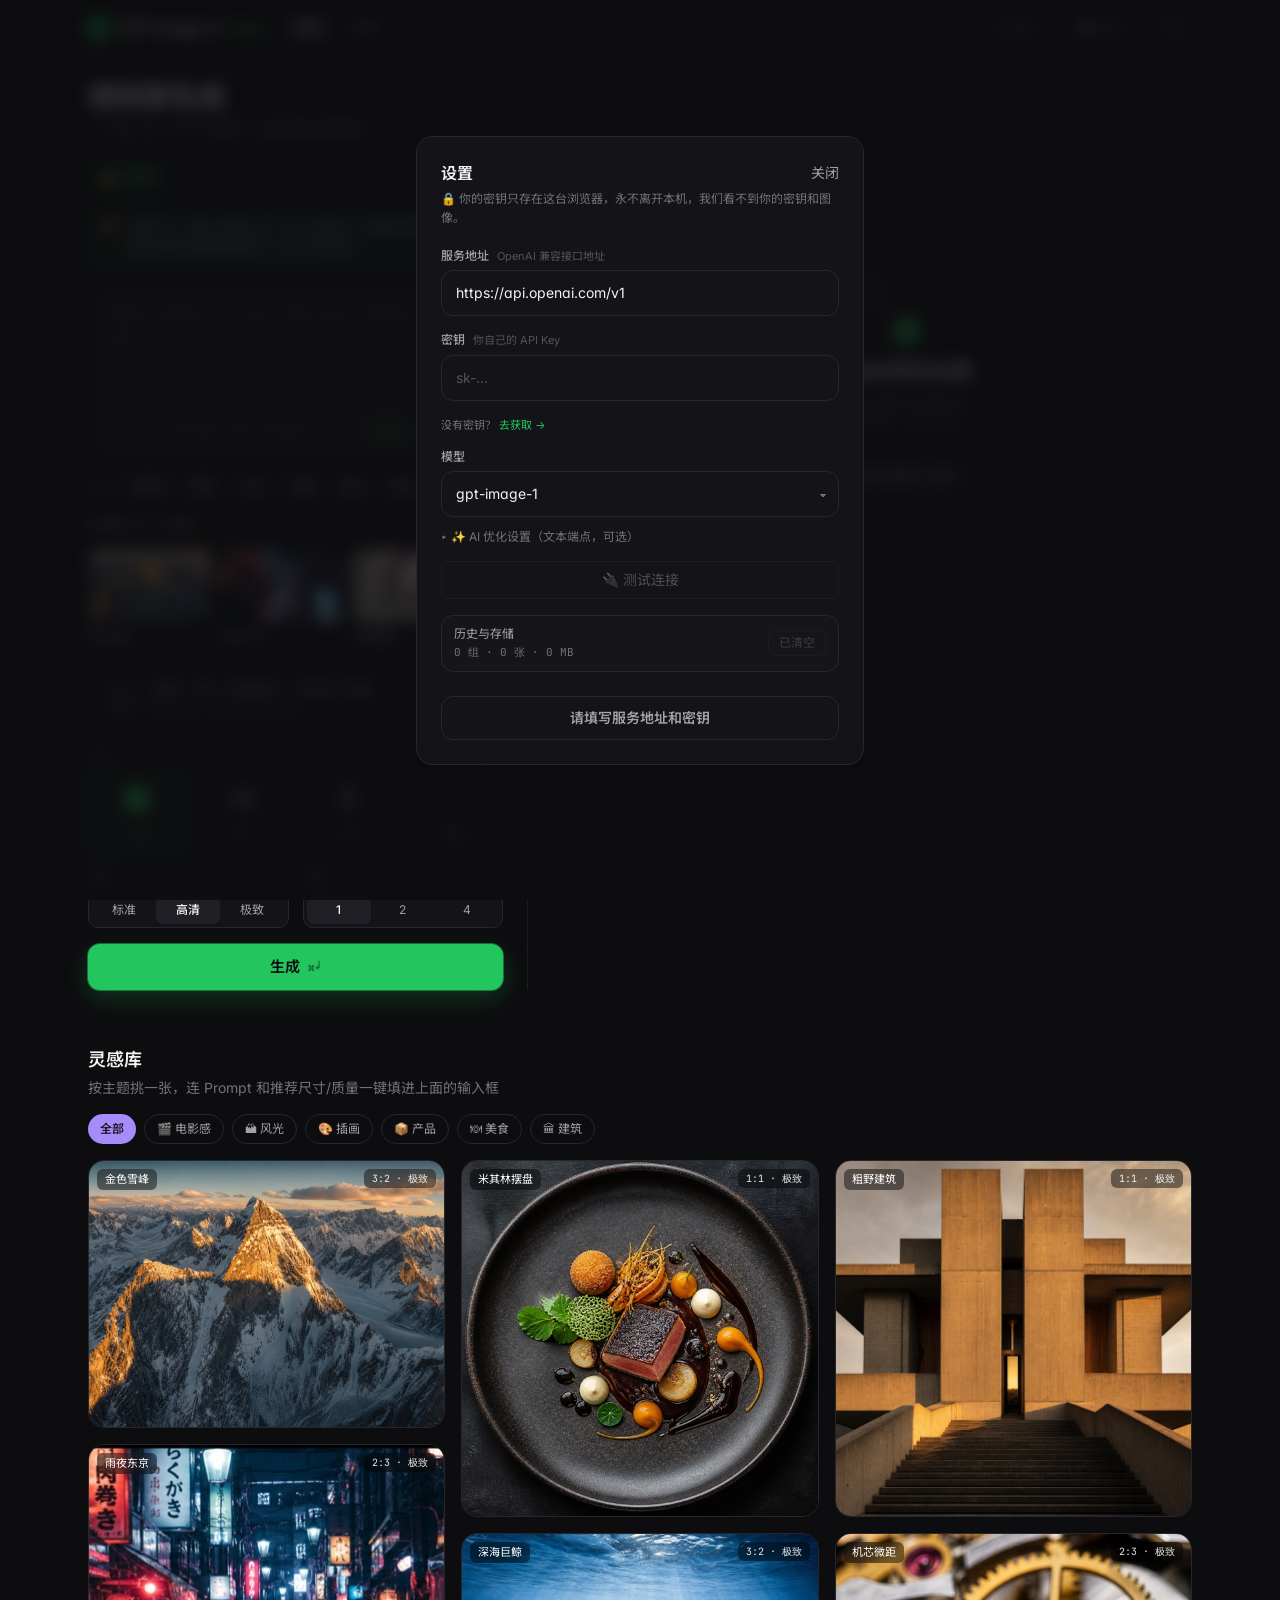
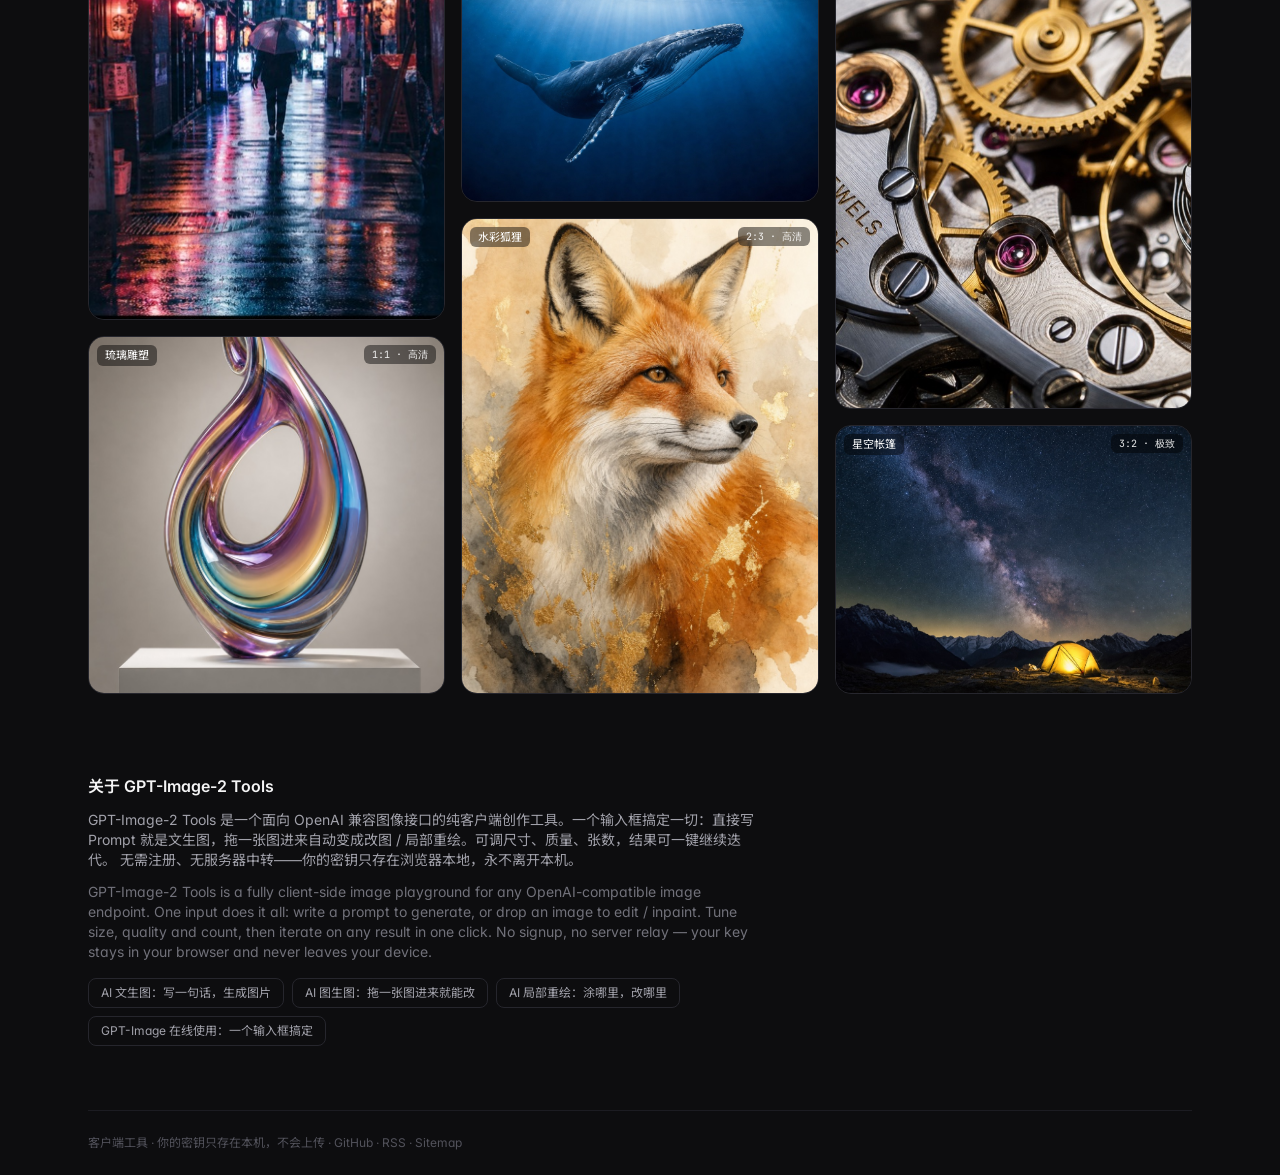
==== index.html @ 31710374 "sync build 2026-06-27T02:26:02Z" ====
<!DOCTYPE html><html lang="zh-CN"> <head><meta charset="utf-8"><meta name="viewport" content="width=device-width, initial-scale=1, viewport-fit=cover"><title>GPT-Image-2 Tools · 一个输入框，想到即生成</title><meta name="description" content="GPT-Image-2 Tools 是一个 AI 图像创作工具：写句话就出图，拖张图进来就能改。支持局部重绘与迭代，配置只存浏览器，你的密钥永不离开本机。"><link rel="canonical" href="https://image.markxian.cn/"><meta property="og:type" content="website"><meta property="og:title" content="GPT-Image-2 Tools · 一个输入框，想到即生成"><meta property="og:description" content="GPT-Image-2 Tools 是一个 AI 图像创作工具：写句话就出图，拖张图进来就能改。支持局部重绘与迭代，配置只存浏览器，你的密钥永不离开本机。"><meta property="og:url" content="https://image.markxian.cn/"><meta property="og:image" content="https://image.markxian.cn/showcase/peaks.jpg"><meta property="og:image:width" content="1536"><meta property="og:image:height" content="1024"><meta name="twitter:card" content="summary_large_image"><meta name="twitter:image" content="https://image.markxian.cn/showcase/peaks.jpg"><link rel="preconnect" href="https://fonts.googleapis.com"><link rel="preconnect" href="https://fonts.gstatic.com" crossorigin><link href="https://fonts.googleapis.com/css2?family=Inter:wght@400;500;600;700&family=Noto+Sans+SC:wght@400;500;600;700&family=JetBrains+Mono:wght@400;500&display=swap" rel="stylesheet"><link rel="stylesheet" href="/_astro/_slug_.BNIC9dY5.css"><script type="module" src="/_astro/hoisted.C613Hyoe.js"></script></head> <body> <header class="sticky top-0 z-30 border-b border-linesoft bg-ink/80 backdrop-blur"> <div class="mx-auto flex h-14 max-w-6xl items-center gap-5 px-4 sm:px-6"> <a href="/" class="flex items-center gap-2.5"> <span class="flex h-[22px] w-[22px] items-center justify-center rounded-md" style="background:linear-gradient(135deg,#22c55e,#0e7a3b);box-shadow:0 0 0 1px rgba(34,197,94,.3),0 4px 12px rgba(34,197,94,.25)"> <svg width="11" height="11" viewBox="0 0 12 12" fill="none"><path d="M6 1.5 L8 6 L6 10.5 L4 6 Z" fill="#0d0d0f"></path></svg> </span> <span class="font-semibold tracking-tight">GPT-Image-2 <span class="text-grass">Tools</span></span> </a> <nav class="flex gap-1 text-sm"> <a href="/" data-i18n="nav.create" class="rounded-lg px-3 py-1.5 transition bg-panel2 font-medium text-fg"> 创作 </a><a href="/gallery" data-i18n="nav.history" class="rounded-lg px-3 py-1.5 transition text-fg2 hover:bg-panel2"> 历史 </a> </nav> <div class="flex-1"></div> <div class="hidden items-center gap-1.5 rounded-lg border border-line px-2.5 py-1.5 text-xs text-mut sm:flex" id="conn-pill"> <span class="h-1.5 w-1.5 rounded-full bg-mut2"></span> <span>未连接</span> </div> <a href="https://github.com/xianjianlf2/gpt-image-2-tools" target="_blank" rel="noopener" title="Star on GitHub" aria-label="GitHub" class="flex items-center gap-1.5 rounded-lg border border-line px-2.5 py-1.5 text-xs text-fg2 transition hover:border-[#3a3a44] hover:text-fg"> <svg width="15" height="15" viewBox="0 0 16 16" fill="currentColor" aria-hidden="true"><path d="M8 0C3.58 0 0 3.58 0 8c0 3.54 2.29 6.53 5.47 7.59.4.07.55-.17.55-.38 0-.19-.01-.82-.01-1.49-2.01.37-2.53-.49-2.69-.94-.09-.23-.48-.94-.82-1.13-.28-.15-.68-.52-.01-.53.63-.01 1.08.58 1.23.82.72 1.21 1.87.87 2.33.66.07-.52.28-.87.51-1.07-1.78-.2-3.64-.89-3.64-3.95 0-.87.31-1.59.82-2.15-.08-.2-.36-1.02.08-2.12 0 0 .67-.21 2.2.82a7.6 7.6 0 0 1 2-.27c.68 0 1.36.09 2 .27 1.53-1.04 2.2-.82 2.2-.82.44 1.1.16 1.92.08 2.12.51.56.82 1.27.82 2.15 0 3.07-1.87 3.75-3.65 3.95.29.25.54.73.54 1.48 0 1.07-.01 1.93-.01 2.2 0 .21.15.46.55.38A8.01 8.01 0 0 0 16 8c0-4.42-3.58-8-8-8z"></path></svg> <span class="hidden sm:inline">Star</span> </a> <style>astro-island,astro-slot,astro-static-slot{display:contents}</style><script>(()=>{var e=async t=>{await(await t())()};(self.Astro||(self.Astro={})).load=e;window.dispatchEvent(new Event("astro:load"));})();;(()=>{var A=Object.defineProperty;var g=(i,o,a)=>o in i?A(i,o,{enumerable:!0,configurable:!0,writable:!0,value:a}):i[o]=a;var d=(i,o,a)=>g(i,typeof o!="symbol"?o+"":o,a);{let i={0:t=>m(t),1:t=>a(t),2:t=>new RegExp(t),3:t=>new Date(t),4:t=>new Map(a(t)),5:t=>new Set(a(t)),6:t=>BigInt(t),7:t=>new URL(t),8:t=>new Uint8Array(t),9:t=>new Uint16Array(t),10:t=>new Uint32Array(t),11:t=>1/0*t},o=t=>{let[l,e]=t;return l in i?i[l](e):void 0},a=t=>t.map(o),m=t=>typeof t!="object"||t===null?t:Object.fromEntries(Object.entries(t).map(([l,e])=>[l,o(e)]));class y extends HTMLElement{constructor(){super(...arguments);d(this,"Component");d(this,"hydrator");d(this,"hydrate",async()=>{var b;if(!this.hydrator||!this.isConnected)return;let e=(b=this.parentElement)==null?void 0:b.closest("astro-island[ssr]");if(e){e.addEventListener("astro:hydrate",this.hydrate,{once:!0});return}let c=this.querySelectorAll("astro-slot"),n={},h=this.querySelectorAll("template[data-astro-template]");for(let r of h){let s=r.closest(this.tagName);s!=null&&s.isSameNode(this)&&(n[r.getAttribute("data-astro-template")||"default"]=r.innerHTML,r.remove())}for(let r of c){let s=r.closest(this.tagName);s!=null&&s.isSameNode(this)&&(n[r.getAttribute("name")||"default"]=r.innerHTML)}let p;try{p=this.hasAttribute("props")?m(JSON.parse(this.getAttribute("props"))):{}}catch(r){let s=this.getAttribute("component-url")||"<unknown>",v=this.getAttribute("component-export");throw v&&(s+=` (export ${v})`),console.error(`[hydrate] Error parsing props for component ${s}`,this.getAttribute("props"),r),r}let u;await this.hydrator(this)(this.Component,p,n,{client:this.getAttribute("client")}),this.removeAttribute("ssr"),this.dispatchEvent(new CustomEvent("astro:hydrate"))});d(this,"unmount",()=>{this.isConnected||this.dispatchEvent(new CustomEvent("astro:unmount"))})}disconnectedCallback(){document.removeEventListener("astro:after-swap",this.unmount),document.addEventListener("astro:after-swap",this.unmount,{once:!0})}connectedCallback(){if(!this.hasAttribute("await-children")||document.readyState==="interactive"||document.readyState==="complete")this.childrenConnectedCallback();else{let e=()=>{document.removeEventListener("DOMContentLoaded",e),c.disconnect(),this.childrenConnectedCallback()},c=new MutationObserver(()=>{var n;((n=this.lastChild)==null?void 0:n.nodeType)===Node.COMMENT_NODE&&this.lastChild.nodeValue==="astro:end"&&(this.lastChild.remove(),e())});c.observe(this,{childList:!0}),document.addEventListener("DOMContentLoaded",e)}}async childrenConnectedCallback(){let e=this.getAttribute("before-hydration-url");e&&await import(e),this.start()}async start(){let e=JSON.parse(this.getAttribute("opts")),c=this.getAttribute("client");if(Astro[c]===void 0){window.addEventListener(`astro:${c}`,()=>this.start(),{once:!0});return}try{await Astro[c](async()=>{let n=this.getAttribute("renderer-url"),[h,{default:p}]=await Promise.all([import(this.getAttribute("component-url")),n?import(n):()=>()=>{}]),u=this.getAttribute("component-export")||"default";if(!u.includes("."))this.Component=h[u];else{this.Component=h;for(let f of u.split("."))this.Component=this.Component[f]}return this.hydrator=p,this.hydrate},e,this)}catch(n){console.error(`[astro-island] Error hydrating ${this.getAttribute("component-url")}`,n)}}attributeChangedCallback(){this.hydrate()}}d(y,"observedAttributes",["props"]),customElements.get("astro-island")||customElements.define("astro-island",y)}})();</script><astro-island uid="ZN1GRr" prefix="r2" component-url="/_astro/LangToggle.Bk6oAQ-p.js" component-export="default" renderer-url="/_astro/client.DrE9CFQR.js" props="{}" ssr="" client="load" opts="{&quot;name&quot;:&quot;LangToggle&quot;,&quot;value&quot;:true}" await-children=""><button class="rounded-lg border border-line px-2.5 py-1.5 text-xs text-fg2 transition hover:border-[#3a3a44] hover:text-fg" title="中 / EN">EN</button><!--astro:end--></astro-island> </div> </header> <main class="mx-auto max-w-6xl px-4 py-6 sm:px-6">  <section class="mb-6"> <h1 class="text-2xl font-bold tracking-tight sm:text-[28px]" data-i18n="hero.title">想到即生成</h1> <p class="mt-1.5 text-sm text-mut" data-i18n="hero.sub">一个输入框：写文字成图，拖张图进来就能改</p> </section> <script>(()=>{var e=async t=>{await(await t())()};(self.Astro||(self.Astro={})).only=e;window.dispatchEvent(new Event("astro:only"));})();</script><astro-island uid="Z2fDtBW" component-url="/_astro/Playground.CWYPQUSz.js" component-export="default" renderer-url="/_astro/client.DrE9CFQR.js" props="{}" ssr="" client="only" opts="{&quot;name&quot;:&quot;Playground&quot;,&quot;value&quot;:&quot;react&quot;}"></astro-island> <script>(()=>{var l=(o,t)=>{let i=async()=>{await(await o())()},e=typeof t.value=="object"?t.value:void 0,s={timeout:e==null?void 0:e.timeout};"requestIdleCallback"in window?window.requestIdleCallback(i,s):setTimeout(i,s.timeout||200)};(self.Astro||(self.Astro={})).idle=l;window.dispatchEvent(new Event("astro:idle"));})();</script><astro-island uid="Z2ao1sF" prefix="r0" component-url="/_astro/UsageStat.Bmx20gE-.js" component-export="default" renderer-url="/_astro/client.DrE9CFQR.js" props="{}" ssr="" client="idle" opts="{&quot;name&quot;:&quot;UsageStat&quot;,&quot;value&quot;:true}"></astro-island> <script>(()=>{var l=(s,i,o)=>{let r=async()=>{await(await s())()},t=typeof i.value=="object"?i.value:void 0,c={rootMargin:t==null?void 0:t.rootMargin},n=new IntersectionObserver(e=>{for(let a of e)if(a.isIntersecting){n.disconnect(),r();break}},c);for(let e of o.children)n.observe(e)};(self.Astro||(self.Astro={})).visible=l;window.dispatchEvent(new Event("astro:visible"));})();</script><astro-island uid="1jo6eS" prefix="r1" component-url="/_astro/Showcase.D-g-uINh.js" component-export="default" renderer-url="/_astro/client.DrE9CFQR.js" props="{}" ssr="" client="visible" opts="{&quot;name&quot;:&quot;Showcase&quot;,&quot;value&quot;:true}" await-children=""><section class="mt-14"><div class="mb-4"><h2 class="text-lg font-semibold text-fg">灵感库</h2><p class="mt-1 text-sm text-mut">按主题挑一张，连 Prompt 和推荐尺寸/质量一键填进上面的输入框</p></div><div class="mb-4 flex flex-wrap gap-2"><button class="rounded-full px-3 py-1.5 text-xs transition bg-iris font-medium text-ink">全部</button><button class="rounded-full px-3 py-1.5 text-xs transition border border-line text-fg2 hover:border-iris/50">🎬 电影感</button><button class="rounded-full px-3 py-1.5 text-xs transition border border-line text-fg2 hover:border-iris/50">🏔 风光</button><button class="rounded-full px-3 py-1.5 text-xs transition border border-line text-fg2 hover:border-iris/50">🎨 插画</button><button class="rounded-full px-3 py-1.5 text-xs transition border border-line text-fg2 hover:border-iris/50">📦 产品</button><button class="rounded-full px-3 py-1.5 text-xs transition border border-line text-fg2 hover:border-iris/50">🍽 美食</button><button class="rounded-full px-3 py-1.5 text-xs transition border border-line text-fg2 hover:border-iris/50">🏛 建筑</button></div><div class="[column-fill:_balance] gap-4 sm:columns-2 lg:columns-3"><div class="group relative mb-4 block w-full cursor-pointer overflow-hidden rounded-2xl border border-line text-left transition hover:border-iris/50"><img src="/showcase/peaks.jpg" alt="金色雪峰" class="w-full aspect-[4/3] object-cover" loading="lazy"/><div class="absolute inset-0 flex flex-col justify-end bg-gradient-to-t from-black/85 via-black/20 to-transparent p-3 opacity-0 transition group-hover:opacity-100"><div class="line-clamp-3 text-[12px] leading-snug text-neutral-200">航拍金色时刻的雪山群峰，戏剧性光影，fine-art 风光摄影，超细节</div><div class="mt-2 flex items-center gap-2"><span class="inline-flex items-center gap-1 rounded-lg bg-iris px-2.5 py-1 text-[11px] font-medium text-ink">↑ <!-- -->用这个 Prompt 创作</span><button class="inline-flex items-center gap-1 rounded-lg border border-white/25 bg-black/40 px-2.5 py-1 text-[11px] text-white backdrop-blur transition hover:bg-black/60">⧉ 复制 Prompt</button></div></div><span class="absolute left-2 top-2 rounded-md bg-black/45 px-2 py-0.5 text-[11px] text-white backdrop-blur transition group-hover:opacity-0">金色雪峰</span><span class="absolute right-2 top-2 rounded-md bg-black/45 px-2 py-0.5 font-mono text-[10px] text-white/90 backdrop-blur transition group-hover:opacity-0">3:2<!-- --> · <!-- -->极致</span></div><div class="group relative mb-4 block w-full cursor-pointer overflow-hidden rounded-2xl border border-line text-left transition hover:border-iris/50"><img src="/showcase/tokyo.jpg" alt="雨夜东京" class="w-full aspect-[3/4] object-cover" loading="lazy"/><div class="absolute inset-0 flex flex-col justify-end bg-gradient-to-t from-black/85 via-black/20 to-transparent p-3 opacity-0 transition group-hover:opacity-100"><div class="line-clamp-3 text-[12px] leading-snug text-neutral-200">雨夜东京小巷，霓虹倒影，电影感，宽银幕，氛围阴郁，超细节</div><div class="mt-2 flex items-center gap-2"><span class="inline-flex items-center gap-1 rounded-lg bg-iris px-2.5 py-1 text-[11px] font-medium text-ink">↑ <!-- -->用这个 Prompt 创作</span><button class="inline-flex items-center gap-1 rounded-lg border border-white/25 bg-black/40 px-2.5 py-1 text-[11px] text-white backdrop-blur transition hover:bg-black/60">⧉ 复制 Prompt</button></div></div><span class="absolute left-2 top-2 rounded-md bg-black/45 px-2 py-0.5 text-[11px] text-white backdrop-blur transition group-hover:opacity-0">雨夜东京</span><span class="absolute right-2 top-2 rounded-md bg-black/45 px-2 py-0.5 font-mono text-[10px] text-white/90 backdrop-blur transition group-hover:opacity-0">2:3<!-- --> · <!-- -->极致</span></div><div class="group relative mb-4 block w-full cursor-pointer overflow-hidden rounded-2xl border border-line text-left transition hover:border-iris/50"><img src="/showcase/glass.jpg" alt="琉璃雕塑" class="w-full aspect-square object-cover" loading="lazy"/><div class="absolute inset-0 flex flex-col justify-end bg-gradient-to-t from-black/85 via-black/20 to-transparent p-3 opacity-0 transition group-hover:opacity-100"><div class="line-clamp-3 text-[12px] leading-snug text-neutral-200">基座上的虹彩吹制玻璃雕塑，柔和影棚光，3D 渲染，质感高级</div><div class="mt-2 flex items-center gap-2"><span class="inline-flex items-center gap-1 rounded-lg bg-iris px-2.5 py-1 text-[11px] font-medium text-ink">↑ <!-- -->用这个 Prompt 创作</span><button class="inline-flex items-center gap-1 rounded-lg border border-white/25 bg-black/40 px-2.5 py-1 text-[11px] text-white backdrop-blur transition hover:bg-black/60">⧉ 复制 Prompt</button></div></div><span class="absolute left-2 top-2 rounded-md bg-black/45 px-2 py-0.5 text-[11px] text-white backdrop-blur transition group-hover:opacity-0">琉璃雕塑</span><span class="absolute right-2 top-2 rounded-md bg-black/45 px-2 py-0.5 font-mono text-[10px] text-white/90 backdrop-blur transition group-hover:opacity-0">1:1<!-- --> · <!-- -->高清</span></div><div class="group relative mb-4 block w-full cursor-pointer overflow-hidden rounded-2xl border border-line text-left transition hover:border-iris/50"><img src="/showcase/plating.jpg" alt="米其林摆盘" class="w-full aspect-square object-cover" loading="lazy"/><div class="absolute inset-0 flex flex-col justify-end bg-gradient-to-t from-black/85 via-black/20 to-transparent p-3 opacity-0 transition group-hover:opacity-100"><div class="line-clamp-3 text-[12px] leading-snug text-neutral-200">深色陶瓷上的米其林精致摆盘，俯视，杂志级美食摄影，戏剧光影</div><div class="mt-2 flex items-center gap-2"><span class="inline-flex items-center gap-1 rounded-lg bg-iris px-2.5 py-1 text-[11px] font-medium text-ink">↑ <!-- -->用这个 Prompt 创作</span><button class="inline-flex items-center gap-1 rounded-lg border border-white/25 bg-black/40 px-2.5 py-1 text-[11px] text-white backdrop-blur transition hover:bg-black/60">⧉ 复制 Prompt</button></div></div><span class="absolute left-2 top-2 rounded-md bg-black/45 px-2 py-0.5 text-[11px] text-white backdrop-blur transition group-hover:opacity-0">米其林摆盘</span><span class="absolute right-2 top-2 rounded-md bg-black/45 px-2 py-0.5 font-mono text-[10px] text-white/90 backdrop-blur transition group-hover:opacity-0">1:1<!-- --> · <!-- -->极致</span></div><div class="group relative mb-4 block w-full cursor-pointer overflow-hidden rounded-2xl border border-line text-left transition hover:border-iris/50"><img src="/showcase/whale.jpg" alt="深海巨鲸" class="w-full aspect-[4/3] object-cover" loading="lazy"/><div class="absolute inset-0 flex flex-col justify-end bg-gradient-to-t from-black/85 via-black/20 to-transparent p-3 opacity-0 transition group-hover:opacity-100"><div class="line-clamp-3 text-[12px] leading-snug text-neutral-200">深蓝海中的座头鲸，光束，fine-art 水下摄影，宁静，超细节</div><div class="mt-2 flex items-center gap-2"><span class="inline-flex items-center gap-1 rounded-lg bg-iris px-2.5 py-1 text-[11px] font-medium text-ink">↑ <!-- -->用这个 Prompt 创作</span><button class="inline-flex items-center gap-1 rounded-lg border border-white/25 bg-black/40 px-2.5 py-1 text-[11px] text-white backdrop-blur transition hover:bg-black/60">⧉ 复制 Prompt</button></div></div><span class="absolute left-2 top-2 rounded-md bg-black/45 px-2 py-0.5 text-[11px] text-white backdrop-blur transition group-hover:opacity-0">深海巨鲸</span><span class="absolute right-2 top-2 rounded-md bg-black/45 px-2 py-0.5 font-mono text-[10px] text-white/90 backdrop-blur transition group-hover:opacity-0">3:2<!-- --> · <!-- -->极致</span></div><div class="group relative mb-4 block w-full cursor-pointer overflow-hidden rounded-2xl border border-line text-left transition hover:border-iris/50"><img src="/showcase/fox.jpg" alt="水彩狐狸" class="w-full aspect-[3/4] object-cover" loading="lazy"/><div class="absolute inset-0 flex flex-col justify-end bg-gradient-to-t from-black/85 via-black/20 to-transparent p-3 opacity-0 transition group-hover:opacity-100"><div class="line-clamp-3 text-[12px] leading-snug text-neutral-200">优雅红狐肖像，柔和水彩，金箔点缀，博物馆级质感</div><div class="mt-2 flex items-center gap-2"><span class="inline-flex items-center gap-1 rounded-lg bg-iris px-2.5 py-1 text-[11px] font-medium text-ink">↑ <!-- -->用这个 Prompt 创作</span><button class="inline-flex items-center gap-1 rounded-lg border border-white/25 bg-black/40 px-2.5 py-1 text-[11px] text-white backdrop-blur transition hover:bg-black/60">⧉ 复制 Prompt</button></div></div><span class="absolute left-2 top-2 rounded-md bg-black/45 px-2 py-0.5 text-[11px] text-white backdrop-blur transition group-hover:opacity-0">水彩狐狸</span><span class="absolute right-2 top-2 rounded-md bg-black/45 px-2 py-0.5 font-mono text-[10px] text-white/90 backdrop-blur transition group-hover:opacity-0">2:3<!-- --> · <!-- -->高清</span></div><div class="group relative mb-4 block w-full cursor-pointer overflow-hidden rounded-2xl border border-line text-left transition hover:border-iris/50"><img src="/showcase/brutalist.jpg" alt="粗野建筑" class="w-full aspect-square object-cover" loading="lazy"/><div class="absolute inset-0 flex flex-col justify-end bg-gradient-to-t from-black/85 via-black/20 to-transparent p-3 opacity-0 transition group-hover:opacity-100"><div class="line-clamp-3 text-[12px] leading-snug text-neutral-200">金色时刻的粗野主义混凝土建筑，强烈光影，对称构图，fine-art</div><div class="mt-2 flex items-center gap-2"><span class="inline-flex items-center gap-1 rounded-lg bg-iris px-2.5 py-1 text-[11px] font-medium text-ink">↑ <!-- -->用这个 Prompt 创作</span><button class="inline-flex items-center gap-1 rounded-lg border border-white/25 bg-black/40 px-2.5 py-1 text-[11px] text-white backdrop-blur transition hover:bg-black/60">⧉ 复制 Prompt</button></div></div><span class="absolute left-2 top-2 rounded-md bg-black/45 px-2 py-0.5 text-[11px] text-white backdrop-blur transition group-hover:opacity-0">粗野建筑</span><span class="absolute right-2 top-2 rounded-md bg-black/45 px-2 py-0.5 font-mono text-[10px] text-white/90 backdrop-blur transition group-hover:opacity-0">1:1<!-- --> · <!-- -->极致</span></div><div class="group relative mb-4 block w-full cursor-pointer overflow-hidden rounded-2xl border border-line text-left transition hover:border-iris/50"><img src="/showcase/watch.jpg" alt="机芯微距" class="w-full aspect-[3/4] object-cover" loading="lazy"/><div class="absolute inset-0 flex flex-col justify-end bg-gradient-to-t from-black/85 via-black/20 to-transparent p-3 opacity-0 transition group-hover:opacity-100"><div class="line-clamp-3 text-[12px] leading-snug text-neutral-200">奢华机械腕表机芯微距，黄铜与宝石，戏剧光影，超细节</div><div class="mt-2 flex items-center gap-2"><span class="inline-flex items-center gap-1 rounded-lg bg-iris px-2.5 py-1 text-[11px] font-medium text-ink">↑ <!-- -->用这个 Prompt 创作</span><button class="inline-flex items-center gap-1 rounded-lg border border-white/25 bg-black/40 px-2.5 py-1 text-[11px] text-white backdrop-blur transition hover:bg-black/60">⧉ 复制 Prompt</button></div></div><span class="absolute left-2 top-2 rounded-md bg-black/45 px-2 py-0.5 text-[11px] text-white backdrop-blur transition group-hover:opacity-0">机芯微距</span><span class="absolute right-2 top-2 rounded-md bg-black/45 px-2 py-0.5 font-mono text-[10px] text-white/90 backdrop-blur transition group-hover:opacity-0">2:3<!-- --> · <!-- -->极致</span></div><div class="group relative mb-4 block w-full cursor-pointer overflow-hidden rounded-2xl border border-line text-left transition hover:border-iris/50"><img src="/showcase/camp.jpg" alt="星空帐篷" class="w-full aspect-[4/3] object-cover" loading="lazy"/><div class="absolute inset-0 flex flex-col justify-end bg-gradient-to-t from-black/85 via-black/20 to-transparent p-3 opacity-0 transition group-hover:opacity-100"><div class="line-clamp-3 text-[12px] leading-snug text-neutral-200">银河下的发光帐篷，群山剪影，长曝光，电影感，宁静</div><div class="mt-2 flex items-center gap-2"><span class="inline-flex items-center gap-1 rounded-lg bg-iris px-2.5 py-1 text-[11px] font-medium text-ink">↑ <!-- -->用这个 Prompt 创作</span><button class="inline-flex items-center gap-1 rounded-lg border border-white/25 bg-black/40 px-2.5 py-1 text-[11px] text-white backdrop-blur transition hover:bg-black/60">⧉ 复制 Prompt</button></div></div><span class="absolute left-2 top-2 rounded-md bg-black/45 px-2 py-0.5 text-[11px] text-white backdrop-blur transition group-hover:opacity-0">星空帐篷</span><span class="absolute right-2 top-2 rounded-md bg-black/45 px-2 py-0.5 font-mono text-[10px] text-white/90 backdrop-blur transition group-hover:opacity-0">3:2<!-- --> · <!-- -->极致</span></div></div></section><!--astro:end--></astro-island>  <section class="mt-16 max-w-2xl space-y-3 text-sm text-fg2"> <h2 class="text-base font-semibold text-fg">关于 GPT-Image-2 Tools</h2> <p>
GPT-Image-2 Tools 是一个面向 OpenAI 兼容图像接口的纯客户端创作工具。一个输入框搞定一切：直接写
      Prompt 就是文生图，拖一张图进来自动变成改图 / 局部重绘。可调尺寸、质量、张数，结果可一键继续迭代。
      无需注册、无服务器中转——你的密钥只存在浏览器本地，永不离开本机。
</p> <p class="text-mut">
GPT-Image-2 Tools is a fully client-side image playground for any OpenAI-compatible image endpoint.
      One input does it all: write a prompt to generate, or drop an image to edit / inpaint. Tune size, quality
      and count, then iterate on any result in one click. No signup, no server relay — your key stays in your
      browser and never leaves your device.
</p> <div class="flex flex-wrap gap-2 pt-1"> <a href="/text-to-image" class="rounded-lg border border-line px-3 py-1.5 text-xs text-fg2 transition hover:border-[#3a3a44] hover:text-fg"> AI 文生图：写一句话，生成图片 </a><a href="/image-to-image" class="rounded-lg border border-line px-3 py-1.5 text-xs text-fg2 transition hover:border-[#3a3a44] hover:text-fg"> AI 图生图：拖一张图进来就能改 </a><a href="/inpaint" class="rounded-lg border border-line px-3 py-1.5 text-xs text-fg2 transition hover:border-[#3a3a44] hover:text-fg"> AI 局部重绘：涂哪里，改哪里 </a><a href="/gpt-image-online" class="rounded-lg border border-line px-3 py-1.5 text-xs text-fg2 transition hover:border-[#3a3a44] hover:text-fg"> GPT-Image 在线使用：一个输入框搞定 </a> </div> </section>  <footer class="mt-16 border-t border-linesoft pt-6 text-xs text-mut2"> <span data-i18n="footer.note">客户端工具 · 你的密钥只存在本机，不会上传</span> ·
<a href="https://github.com/xianjianlf2/gpt-image-2-tools" target="_blank" rel="noopener" class="hover:text-fg2">GitHub</a> ·
<a href="/rss.xml" class="hover:text-fg2">RSS</a> ·
<a href="/sitemap.xml" class="hover:text-fg2">Sitemap</a> </footer> </main>  <!-- Cloudflare Web Analytics（无 Cookie，仅匿名访问统计）·原样注入避免属性转义。
         token=image.markxian.cn 专属 site（仅本子域，与 zone 自动统计分开）。
         旧 token 0076769c 在本账号无任何数据（疑似属于别的 CF 账号），已弃用。 --> <script defer src='https://static.cloudflareinsights.com/beacon.min.js' data-cf-beacon='{"token": "2cf208e5455a4471b5e7d77f564bc8fc"}'></script> </body></html>
---- _astro/_slug_.BNIC9dY5.css ----
*,:before,:after{--tw-border-spacing-x: 0;--tw-border-spacing-y: 0;--tw-translate-x: 0;--tw-translate-y: 0;--tw-rotate: 0;--tw-skew-x: 0;--tw-skew-y: 0;--tw-scale-x: 1;--tw-scale-y: 1;--tw-pan-x: ;--tw-pan-y: ;--tw-pinch-zoom: ;--tw-scroll-snap-strictness: proximity;--tw-gradient-from-position: ;--tw-gradient-via-position: ;--tw-gradient-to-position: ;--tw-ordinal: ;--tw-slashed-zero: ;--tw-numeric-figure: ;--tw-numeric-spacing: ;--tw-numeric-fraction: ;--tw-ring-inset: ;--tw-ring-offset-width: 0px;--tw-ring-offset-color: #fff;--tw-ring-color: rgb(59 130 246 / .5);--tw-ring-offset-shadow: 0 0 #0000;--tw-ring-shadow: 0 0 #0000;--tw-shadow: 0 0 #0000;--tw-shadow-colored: 0 0 #0000;--tw-blur: ;--tw-brightness: ;--tw-contrast: ;--tw-grayscale: ;--tw-hue-rotate: ;--tw-invert: ;--tw-saturate: ;--tw-sepia: ;--tw-drop-shadow: ;--tw-backdrop-blur: ;--tw-backdrop-brightness: ;--tw-backdrop-contrast: ;--tw-backdrop-grayscale: ;--tw-backdrop-hue-rotate: ;--tw-backdrop-invert: ;--tw-backdrop-opacity: ;--tw-backdrop-saturate: ;--tw-backdrop-sepia: ;--tw-contain-size: ;--tw-contain-layout: ;--tw-contain-paint: ;--tw-contain-style: }::backdrop{--tw-border-spacing-x: 0;--tw-border-spacing-y: 0;--tw-translate-x: 0;--tw-translate-y: 0;--tw-rotate: 0;--tw-skew-x: 0;--tw-skew-y: 0;--tw-scale-x: 1;--tw-scale-y: 1;--tw-pan-x: ;--tw-pan-y: ;--tw-pinch-zoom: ;--tw-scroll-snap-strictness: proximity;--tw-gradient-from-position: ;--tw-gradient-via-position: ;--tw-gradient-to-position: ;--tw-ordinal: ;--tw-slashed-zero: ;--tw-numeric-figure: ;--tw-numeric-spacing: ;--tw-numeric-fraction: ;--tw-ring-inset: ;--tw-ring-offset-width: 0px;--tw-ring-offset-color: #fff;--tw-ring-color: rgb(59 130 246 / .5);--tw-ring-offset-shadow: 0 0 #0000;--tw-ring-shadow: 0 0 #0000;--tw-shadow: 0 0 #0000;--tw-shadow-colored: 0 0 #0000;--tw-blur: ;--tw-brightness: ;--tw-contrast: ;--tw-grayscale: ;--tw-hue-rotate: ;--tw-invert: ;--tw-saturate: ;--tw-sepia: ;--tw-drop-shadow: ;--tw-backdrop-blur: ;--tw-backdrop-brightness: ;--tw-backdrop-contrast: ;--tw-backdrop-grayscale: ;--tw-backdrop-hue-rotate: ;--tw-backdrop-invert: ;--tw-backdrop-opacity: ;--tw-backdrop-saturate: ;--tw-backdrop-sepia: ;--tw-contain-size: ;--tw-contain-layout: ;--tw-contain-paint: ;--tw-contain-style: }*,:before,:after{box-sizing:border-box;border-width:0;border-style:solid;border-color:#e5e7eb}:before,:after{--tw-content: ""}html,:host{line-height:1.5;-webkit-text-size-adjust:100%;-moz-tab-size:4;-o-tab-size:4;tab-size:4;font-family:Inter,Noto Sans SC,-apple-system,BlinkMacSystemFont,sans-serif;font-feature-settings:normal;font-variation-settings:normal;-webkit-tap-highlight-color:transparent}body{margin:0;line-height:inherit}hr{height:0;color:inherit;border-top-width:1px}abbr:where([title]){-webkit-text-decoration:underline dotted;text-decoration:underline dotted}h1,h2,h3,h4,h5,h6{font-size:inherit;font-weight:inherit}a{color:inherit;text-decoration:inherit}b,strong{font-weight:bolder}code,kbd,samp,pre{font-family:JetBrains Mono,ui-monospace,monospace;font-feature-settings:normal;font-variation-settings:normal;font-size:1em}small{font-size:80%}sub,sup{font-size:75%;line-height:0;position:relative;vertical-align:baseline}sub{bottom:-.25em}sup{top:-.5em}table{text-indent:0;border-color:inherit;border-collapse:collapse}button,input,optgroup,select,textarea{font-family:inherit;font-feature-settings:inherit;font-variation-settings:inherit;font-size:100%;font-weight:inherit;line-height:inherit;letter-spacing:inherit;color:inherit;margin:0;padding:0}button,select{text-transform:none}button,input:where([type=button]),input:where([type=reset]),input:where([type=submit]){-webkit-appearance:button;background-color:transparent;background-image:none}:-moz-focusring{outline:auto}:-moz-ui-invalid{box-shadow:none}progress{vertical-align:baseline}::-webkit-inner-spin-button,::-webkit-outer-spin-button{height:auto}[type=search]{-webkit-appearance:textfield;outline-offset:-2px}::-webkit-search-decoration{-webkit-appearance:none}::-webkit-file-upload-button{-webkit-appearance:button;font:inherit}summary{display:list-item}blockquote,dl,dd,h1,h2,h3,h4,h5,h6,hr,figure,p,pre{margin:0}fieldset{margin:0;padding:0}legend{padding:0}ol,ul,menu{list-style:none;margin:0;padding:0}dialog{padding:0}textarea{resize:vertical}input::-moz-placeholder,textarea::-moz-placeholder{opacity:1;color:#9ca3af}input::placeholder,textarea::placeholder{opacity:1;color:#9ca3af}button,[role=button]{cursor:pointer}:disabled{cursor:default}img,svg,video,canvas,audio,iframe,embed,object{display:block;vertical-align:middle}img,video{max-width:100%;height:auto}[hidden]:where(:not([hidden=until-found])){display:none}html{-webkit-tap-highlight-color:transparent}body{--tw-bg-opacity: 1;background-color:rgb(13 13 15 / var(--tw-bg-opacity, 1));--tw-text-opacity: 1;color:rgb(244 244 245 / var(--tw-text-opacity, 1));-webkit-font-smoothing:antialiased;-moz-osx-font-smoothing:grayscale;font-feature-settings:"cv11"}button,a,select,input,textarea{touch-action:manipulation}.input{width:100%;border-radius:.75rem;border-width:1px;--tw-border-opacity: 1;border-color:rgb(38 38 45 / var(--tw-border-opacity, 1));--tw-bg-opacity: 1;background-color:rgb(20 20 24 / var(--tw-bg-opacity, 1));padding:.75rem .875rem;font-size:1rem;line-height:1.5rem;--tw-text-opacity: 1;color:rgb(244 244 245 / var(--tw-text-opacity, 1));outline:2px solid transparent;outline-offset:2px;transition-property:color,background-color,border-color,text-decoration-color,fill,stroke,opacity,box-shadow,transform,filter,backdrop-filter;transition-timing-function:cubic-bezier(.4,0,.2,1);transition-duration:.15s}.input::-moz-placeholder{--tw-text-opacity: 1;color:rgb(82 82 91 / var(--tw-text-opacity, 1))}.input::placeholder{--tw-text-opacity: 1;color:rgb(82 82 91 / var(--tw-text-opacity, 1))}.input:focus{border-color:#22c55e99}@media (min-width: 640px){.input{font-size:.875rem;line-height:1.25rem}}.shimmer-bg{background:linear-gradient(90deg,#18181d,#232329,#18181d 80%);background-size:480px 100%}@keyframes shimmer{0%{background-position:-480px 0}to{background-position:480px 0}}.shimmer-bg{animation:shimmer 1.6s linear infinite}.btn-primary{display:flex;align-items:center;justify-content:center;gap:.5rem;border-radius:.75rem;font-weight:600;--tw-text-opacity: 1;color:rgb(13 13 15 / var(--tw-text-opacity, 1));transition-property:color,background-color,border-color,text-decoration-color,fill,stroke,opacity,box-shadow,transform,filter,backdrop-filter;transition-timing-function:cubic-bezier(.4,0,.2,1);transition-duration:.15s}.btn-primary:active{--tw-scale-x: .98;--tw-scale-y: .98;transform:translate(var(--tw-translate-x),var(--tw-translate-y)) rotate(var(--tw-rotate)) skew(var(--tw-skew-x)) skewY(var(--tw-skew-y)) scaleX(var(--tw-scale-x)) scaleY(var(--tw-scale-y))}.btn-primary{background:#22c55e;box-shadow:0 0 0 1px #22c55e80,0 8px 24px #22c55e38}.btn-primary:hover{filter:brightness(1.08)}.btn-primary:disabled{cursor:default;opacity:1;background:#141418;border:1px solid #26262d;color:#a1a1aa;box-shadow:none;filter:none}.chip{border-radius:9999px;border-width:1px;--tw-border-opacity: 1;border-color:rgb(38 38 45 / var(--tw-border-opacity, 1));--tw-bg-opacity: 1;background-color:rgb(26 26 32 / var(--tw-bg-opacity, 1));--tw-text-opacity: 1;color:rgb(161 161 170 / var(--tw-text-opacity, 1));transition-property:color,background-color,border-color,text-decoration-color,fill,stroke,opacity,box-shadow,transform,filter,backdrop-filter;transition-timing-function:cubic-bezier(.4,0,.2,1);transition-duration:.15s}.chip:hover{--tw-border-opacity: 1;border-color:rgb(58 58 68 / var(--tw-border-opacity, 1));--tw-text-opacity: 1;color:rgb(244 244 245 / var(--tw-text-opacity, 1))}.scroll-x{overflow-x:auto;scrollbar-width:none}.scroll-x::-webkit-scrollbar{display:none}.pointer-events-none{pointer-events:none}.pointer-events-auto{pointer-events:auto}.visible{visibility:visible}.static{position:static}.fixed{position:fixed}.absolute{position:absolute}.relative{position:relative}.sticky{position:sticky}.inset-0{inset:0}.inset-x-0{left:0;right:0}.-bottom-1\.5{bottom:-.375rem}.-right-1\.5{right:-.375rem}.bottom-0{bottom:0}.bottom-1{bottom:.25rem}.bottom-full{bottom:100%}.left-1{left:.25rem}.left-1\/2{left:50%}.left-2{left:.5rem}.left-4{left:1rem}.right-0{right:0}.right-1{right:.25rem}.right-2{right:.5rem}.right-2\.5{right:.625rem}.right-3{right:.75rem}.right-4{right:1rem}.top-0{top:0}.top-1{top:.25rem}.top-1\/2{top:50%}.top-16{top:4rem}.top-2{top:.5rem}.top-2\.5{top:.625rem}.z-10{z-index:10}.z-20{z-index:20}.z-30{z-index:30}.z-50{z-index:50}.z-\[60\]{z-index:60}.-mx-1{margin-left:-.25rem;margin-right:-.25rem}.mx-1{margin-left:.25rem;margin-right:.25rem}.mx-auto{margin-left:auto;margin-right:auto}.-mt-1{margin-top:-.25rem}.mb-1{margin-bottom:.25rem}.mb-1\.5{margin-bottom:.375rem}.mb-2{margin-bottom:.5rem}.mb-2\.5{margin-bottom:.625rem}.mb-4{margin-bottom:1rem}.mb-5{margin-bottom:1.25rem}.mb-6{margin-bottom:1.5rem}.mb-7{margin-bottom:1.75rem}.ml-1{margin-left:.25rem}.ml-2{margin-left:.5rem}.ml-auto{margin-left:auto}.mr-1{margin-right:.25rem}.mr-auto{margin-right:auto}.mt-0\.5{margin-top:.125rem}.mt-1{margin-top:.25rem}.mt-1\.5{margin-top:.375rem}.mt-10{margin-top:2.5rem}.mt-12{margin-top:3rem}.mt-14{margin-top:3.5rem}.mt-16{margin-top:4rem}.mt-2{margin-top:.5rem}.mt-3{margin-top:.75rem}.mt-4{margin-top:1rem}.mt-5{margin-top:1.25rem}.mt-6{margin-top:1.5rem}.mt-8{margin-top:2rem}.line-clamp-2{overflow:hidden;display:-webkit-box;-webkit-box-orient:vertical;-webkit-line-clamp:2}.line-clamp-3{overflow:hidden;display:-webkit-box;-webkit-box-orient:vertical;-webkit-line-clamp:3}.block{display:block}.inline-block{display:inline-block}.flex{display:flex}.inline-flex{display:inline-flex}.grid{display:grid}.hidden{display:none}.aspect-\[3\/4\]{aspect-ratio:3/4}.aspect-\[4\/3\]{aspect-ratio:4/3}.aspect-square{aspect-ratio:1 / 1}.h-1\.5{height:.375rem}.h-10{height:2.5rem}.h-11{height:2.75rem}.h-14{height:3.5rem}.h-16{height:4rem}.h-2{height:.5rem}.h-20{height:5rem}.h-24{height:6rem}.h-3{height:.75rem}.h-3\.5{height:.875rem}.h-4{height:1rem}.h-5{height:1.25rem}.h-6{height:1.5rem}.h-7{height:1.75rem}.h-9{height:2.25rem}.h-\[22px\]{height:22px}.h-\[46px\]{height:46px}.h-\[74px\]{height:74px}.h-\[84px\]{height:84px}.h-full{height:100%}.max-h-56{max-height:14rem}.max-h-60{max-height:15rem}.max-h-\[56vh\]{max-height:56vh}.max-h-\[78vh\]{max-height:78vh}.max-h-full{max-height:100%}.min-h-\[420px\]{min-height:420px}.min-h-\[88px\]{min-height:88px}.w-1\.5{width:.375rem}.w-10{width:2.5rem}.w-16{width:4rem}.w-2{width:.5rem}.w-24{width:6rem}.w-3{width:.75rem}.w-3\.5{width:.875rem}.w-4{width:1rem}.w-5{width:1.25rem}.w-6{width:1.5rem}.w-64{width:16rem}.w-7{width:1.75rem}.w-9{width:2.25rem}.w-\[124px\]{width:124px}.w-\[22px\]{width:22px}.w-\[72px\]{width:72px}.w-\[84px\]{width:84px}.w-auto{width:auto}.w-full{width:100%}.w-px{width:1px}.min-w-0{min-width:0px}.min-w-4{min-width:1rem}.max-w-2xl{max-width:42rem}.max-w-3xl{max-width:48rem}.max-w-5xl{max-width:64rem}.max-w-6xl{max-width:72rem}.max-w-\[420px\]{max-width:420px}.max-w-full{max-width:100%}.max-w-md{max-width:28rem}.flex-1{flex:1 1 0%}.flex-none{flex:none}.shrink-0{flex-shrink:0}.-translate-x-1\/2{--tw-translate-x: -50%;transform:translate(var(--tw-translate-x),var(--tw-translate-y)) rotate(var(--tw-rotate)) skew(var(--tw-skew-x)) skewY(var(--tw-skew-y)) scaleX(var(--tw-scale-x)) scaleY(var(--tw-scale-y))}.-translate-y-1\/2{--tw-translate-y: -50%;transform:translate(var(--tw-translate-x),var(--tw-translate-y)) rotate(var(--tw-rotate)) skew(var(--tw-skew-x)) skewY(var(--tw-skew-y)) scaleX(var(--tw-scale-x)) scaleY(var(--tw-scale-y))}@keyframes fade-in{0%{opacity:0}to{opacity:1}}.animate-fade-in{animation:fade-in .3s ease-out both}@keyframes fade-in-up{0%{opacity:0;transform:translateY(8px)}to{opacity:1;transform:translateY(0)}}.animate-fade-in-up{animation:fade-in-up .45s cubic-bezier(.2,.7,.2,1) both}@keyframes glow-pulse{0%,to{opacity:.55}50%{opacity:1}}.animate-glow-pulse{animation:glow-pulse 1.2s ease-in-out infinite}@keyframes ping{75%,to{transform:scale(2);opacity:0}}.animate-ping{animation:ping 1s cubic-bezier(0,0,.2,1) infinite}@keyframes pulse{50%{opacity:.5}}.animate-pulse{animation:pulse 2s cubic-bezier(.4,0,.6,1) infinite}@keyframes spin{to{transform:rotate(360deg)}}.animate-spin{animation:spin 1s linear infinite}.cursor-crosshair{cursor:crosshair}.cursor-grab{cursor:grab}.cursor-pointer{cursor:pointer}.cursor-zoom-in{cursor:zoom-in}.touch-none{touch-action:none}.select-none{-webkit-user-select:none;-moz-user-select:none;user-select:none}.resize-y{resize:vertical}.scroll-mt-20{scroll-margin-top:5rem}.grid-cols-1{grid-template-columns:repeat(1,minmax(0,1fr))}.grid-cols-2{grid-template-columns:repeat(2,minmax(0,1fr))}.grid-cols-4{grid-template-columns:repeat(4,minmax(0,1fr))}.flex-col{flex-direction:column}.flex-wrap{flex-wrap:wrap}.place-items-center{place-items:center}.items-start{align-items:flex-start}.items-end{align-items:flex-end}.items-center{align-items:center}.items-baseline{align-items:baseline}.justify-end{justify-content:flex-end}.justify-center{justify-content:center}.justify-between{justify-content:space-between}.gap-1{gap:.25rem}.gap-1\.5{gap:.375rem}.gap-2{gap:.5rem}.gap-2\.5{gap:.625rem}.gap-3{gap:.75rem}.gap-3\.5{gap:.875rem}.gap-4{gap:1rem}.gap-5{gap:1.25rem}.gap-6{gap:1.5rem}.gap-x-3{-moz-column-gap:.75rem;column-gap:.75rem}.gap-y-1{row-gap:.25rem}.space-y-1\.5>:not([hidden])~:not([hidden]){--tw-space-y-reverse: 0;margin-top:calc(.375rem * calc(1 - var(--tw-space-y-reverse)));margin-bottom:calc(.375rem * var(--tw-space-y-reverse))}.space-y-2>:not([hidden])~:not([hidden]){--tw-space-y-reverse: 0;margin-top:calc(.5rem * calc(1 - var(--tw-space-y-reverse)));margin-bottom:calc(.5rem * var(--tw-space-y-reverse))}.space-y-3>:not([hidden])~:not([hidden]){--tw-space-y-reverse: 0;margin-top:calc(.75rem * calc(1 - var(--tw-space-y-reverse)));margin-bottom:calc(.75rem * var(--tw-space-y-reverse))}.space-y-4>:not([hidden])~:not([hidden]){--tw-space-y-reverse: 0;margin-top:calc(1rem * calc(1 - var(--tw-space-y-reverse)));margin-bottom:calc(1rem * var(--tw-space-y-reverse))}.space-y-5>:not([hidden])~:not([hidden]){--tw-space-y-reverse: 0;margin-top:calc(1.25rem * calc(1 - var(--tw-space-y-reverse)));margin-bottom:calc(1.25rem * var(--tw-space-y-reverse))}.overflow-auto{overflow:auto}.overflow-hidden{overflow:hidden}.truncate{overflow:hidden;text-overflow:ellipsis;white-space:nowrap}.whitespace-pre-wrap{white-space:pre-wrap}.rounded{border-radius:.25rem}.rounded-2xl{border-radius:1rem}.rounded-3xl{border-radius:1.5rem}.rounded-\[10px\]{border-radius:10px}.rounded-\[3px\]{border-radius:3px}.rounded-\[7px\]{border-radius:7px}.rounded-\[9px\]{border-radius:9px}.rounded-full{border-radius:9999px}.rounded-lg{border-radius:.5rem}.rounded-md{border-radius:.375rem}.rounded-xl{border-radius:.75rem}.border{border-width:1px}.border-2{border-width:2px}.border-\[1\.5px\]{border-width:1.5px}.border-b{border-bottom-width:1px}.border-t{border-top-width:1px}.border-dashed{border-style:dashed}.border-current{border-color:currentColor}.border-grass{--tw-border-opacity: 1;border-color:rgb(34 197 94 / var(--tw-border-opacity, 1))}.border-grass\/25{border-color:#22c55e40}.border-grass\/30{border-color:#22c55e4d}.border-grass\/40{border-color:#22c55e66}.border-grass\/60{border-color:#22c55e99}.border-iris{--tw-border-opacity: 1;border-color:rgb(167 139 250 / var(--tw-border-opacity, 1))}.border-iris\/30{border-color:#a78bfa4d}.border-iris\/40{border-color:#a78bfa66}.border-iris\/50{border-color:#a78bfa80}.border-iris\/60{border-color:#a78bfa99}.border-line{--tw-border-opacity: 1;border-color:rgb(38 38 45 / var(--tw-border-opacity, 1))}.border-linesoft{--tw-border-opacity: 1;border-color:rgb(28 28 34 / var(--tw-border-opacity, 1))}.border-mut2{--tw-border-opacity: 1;border-color:rgb(82 82 91 / var(--tw-border-opacity, 1))}.border-red-500\/30{border-color:#ef44444d}.border-red-500\/40{border-color:#ef444466}.border-red-500\/50{border-color:#ef444480}.border-white\/25{border-color:#ffffff40}.border-white\/70{border-color:#ffffffb3}.border-t-transparent{border-top-color:transparent}.bg-black\/40{background-color:#0006}.bg-black\/45{background-color:#00000073}.bg-black\/60{background-color:#0009}.bg-black\/70{background-color:#000000b3}.bg-grass{--tw-bg-opacity: 1;background-color:rgb(34 197 94 / var(--tw-bg-opacity, 1))}.bg-grass\/10{background-color:#22c55e1a}.bg-grass\/15{background-color:#22c55e26}.bg-grass\/60{background-color:#22c55e99}.bg-grass\/\[0\.04\]{background-color:#22c55e0a}.bg-grass\/\[0\.06\]{background-color:#22c55e0f}.bg-ink\/60{background-color:#0d0d0f99}.bg-ink\/80{background-color:#0d0d0fcc}.bg-ink\/85{background-color:#0d0d0fd9}.bg-ink\/90{background-color:#0d0d0fe6}.bg-ink\/95{background-color:#0d0d0ff2}.bg-iris{--tw-bg-opacity: 1;background-color:rgb(167 139 250 / var(--tw-bg-opacity, 1))}.bg-iris\/10{background-color:#a78bfa1a}.bg-iris\/80{background-color:#a78bfacc}.bg-iris\/\[0\.12\]{background-color:#a78bfa1f}.bg-line{--tw-bg-opacity: 1;background-color:rgb(38 38 45 / var(--tw-bg-opacity, 1))}.bg-mut2{--tw-bg-opacity: 1;background-color:rgb(82 82 91 / var(--tw-bg-opacity, 1))}.bg-panel{--tw-bg-opacity: 1;background-color:rgb(20 20 24 / var(--tw-bg-opacity, 1))}.bg-panel\/40{background-color:#14141866}.bg-panel\/80{background-color:#141418cc}.bg-panel\/85{background-color:#141418d9}.bg-panel2{--tw-bg-opacity: 1;background-color:rgb(26 26 32 / var(--tw-bg-opacity, 1))}.bg-panel2\/40{background-color:#1a1a2066}.bg-panel3{--tw-bg-opacity: 1;background-color:rgb(31 31 38 / var(--tw-bg-opacity, 1))}.bg-red-500\/15{background-color:#ef444426}.bg-red-500\/\[0\.08\]{background-color:#ef444414}.bg-transparent{background-color:transparent}.bg-white\/80{background-color:#fffc}.bg-gradient-to-t{background-image:linear-gradient(to top,var(--tw-gradient-stops))}.from-black\/80{--tw-gradient-from: rgb(0 0 0 / .8) var(--tw-gradient-from-position);--tw-gradient-to: rgb(0 0 0 / 0) var(--tw-gradient-to-position);--tw-gradient-stops: var(--tw-gradient-from), var(--tw-gradient-to)}.from-black\/85{--tw-gradient-from: rgb(0 0 0 / .85) var(--tw-gradient-from-position);--tw-gradient-to: rgb(0 0 0 / 0) var(--tw-gradient-to-position);--tw-gradient-stops: var(--tw-gradient-from), var(--tw-gradient-to)}.via-black\/20{--tw-gradient-to: rgb(0 0 0 / 0) var(--tw-gradient-to-position);--tw-gradient-stops: var(--tw-gradient-from), rgb(0 0 0 / .2) var(--tw-gradient-via-position), var(--tw-gradient-to)}.to-transparent{--tw-gradient-to: transparent var(--tw-gradient-to-position)}.object-contain{-o-object-fit:contain;object-fit:contain}.object-cover{-o-object-fit:cover;object-fit:cover}.p-1{padding:.25rem}.p-3{padding:.75rem}.p-3\.5{padding:.875rem}.p-4{padding:1rem}.p-6{padding:1.5rem}.p-\[18px\]{padding:18px}.p-\[3px\]{padding:3px}.px-0{padding-left:0;padding-right:0}.px-1{padding-left:.25rem;padding-right:.25rem}.px-1\.5{padding-left:.375rem;padding-right:.375rem}.px-2{padding-left:.5rem;padding-right:.5rem}.px-2\.5{padding-left:.625rem;padding-right:.625rem}.px-3{padding-left:.75rem;padding-right:.75rem}.px-3\.5{padding-left:.875rem;padding-right:.875rem}.px-4{padding-left:1rem;padding-right:1rem}.px-6{padding-left:1.5rem;padding-right:1.5rem}.py-0\.5{padding-top:.125rem;padding-bottom:.125rem}.py-1{padding-top:.25rem;padding-bottom:.25rem}.py-1\.5{padding-top:.375rem;padding-bottom:.375rem}.py-2{padding-top:.5rem;padding-bottom:.5rem}.py-2\.5{padding-top:.625rem;padding-bottom:.625rem}.py-3{padding-top:.75rem;padding-bottom:.75rem}.py-6{padding-top:1.5rem;padding-bottom:1.5rem}.pb-1{padding-bottom:.25rem}.pb-2{padding-bottom:.5rem}.pb-6{padding-bottom:1.5rem}.pb-\[calc\(0\.75rem\+env\(safe-area-inset-bottom\)\)\]{padding-bottom:calc(.75rem + env(safe-area-inset-bottom))}.pl-2{padding-left:.5rem}.pr-24{padding-right:6rem}.pr-8{padding-right:2rem}.pt-1{padding-top:.25rem}.pt-1\.5{padding-top:.375rem}.pt-2\.5{padding-top:.625rem}.pt-3{padding-top:.75rem}.pt-6{padding-top:1.5rem}.text-left{text-align:left}.text-center{text-align:center}.font-mono{font-family:JetBrains Mono,ui-monospace,monospace}.text-2xl{font-size:1.5rem;line-height:2rem}.text-\[10px\]{font-size:10px}.text-\[11px\]{font-size:11px}.text-\[12px\]{font-size:12px}.text-\[13px\]{font-size:13px}.text-\[15px\]{font-size:15px}.text-\[28px\]{font-size:28px}.text-base{font-size:1rem;line-height:1.5rem}.text-lg{font-size:1.125rem;line-height:1.75rem}.text-sm{font-size:.875rem;line-height:1.25rem}.text-xl{font-size:1.25rem;line-height:1.75rem}.text-xs{font-size:.75rem;line-height:1rem}.font-bold{font-weight:700}.font-medium{font-weight:500}.font-semibold{font-weight:600}.tabular-nums{--tw-numeric-spacing: tabular-nums;font-variant-numeric:var(--tw-ordinal) var(--tw-slashed-zero) var(--tw-numeric-figure) var(--tw-numeric-spacing) var(--tw-numeric-fraction)}.leading-relaxed{line-height:1.625}.leading-snug{line-height:1.375}.tracking-tight{letter-spacing:-.025em}.text-amber-400{--tw-text-opacity: 1;color:rgb(251 191 36 / var(--tw-text-opacity, 1))}.text-amber-400\/90{color:#fbbf24e6}.text-fg{--tw-text-opacity: 1;color:rgb(244 244 245 / var(--tw-text-opacity, 1))}.text-fg2{--tw-text-opacity: 1;color:rgb(161 161 170 / var(--tw-text-opacity, 1))}.text-grass{--tw-text-opacity: 1;color:rgb(34 197 94 / var(--tw-text-opacity, 1))}.text-ink{--tw-text-opacity: 1;color:rgb(13 13 15 / var(--tw-text-opacity, 1))}.text-iris{--tw-text-opacity: 1;color:rgb(167 139 250 / var(--tw-text-opacity, 1))}.text-mut{--tw-text-opacity: 1;color:rgb(113 113 122 / var(--tw-text-opacity, 1))}.text-mut2{--tw-text-opacity: 1;color:rgb(82 82 91 / var(--tw-text-opacity, 1))}.text-neutral-200{--tw-text-opacity: 1;color:rgb(229 229 229 / var(--tw-text-opacity, 1))}.text-red-200{--tw-text-opacity: 1;color:rgb(254 202 202 / var(--tw-text-opacity, 1))}.text-red-300{--tw-text-opacity: 1;color:rgb(252 165 165 / var(--tw-text-opacity, 1))}.text-red-400{--tw-text-opacity: 1;color:rgb(248 113 113 / var(--tw-text-opacity, 1))}.text-transparent{color:transparent}.text-white{--tw-text-opacity: 1;color:rgb(255 255 255 / var(--tw-text-opacity, 1))}.text-white\/90{color:#ffffffe6}.accent-iris{accent-color:#a78bfa}.opacity-0{opacity:0}.opacity-50{opacity:.5}.opacity-\[0\.45\]{opacity:.45}.shadow-xl{--tw-shadow: 0 20px 25px -5px rgb(0 0 0 / .1), 0 8px 10px -6px rgb(0 0 0 / .1);--tw-shadow-colored: 0 20px 25px -5px var(--tw-shadow-color), 0 8px 10px -6px var(--tw-shadow-color);box-shadow:var(--tw-ring-offset-shadow, 0 0 #0000),var(--tw-ring-shadow, 0 0 #0000),var(--tw-shadow)}.outline-none{outline:2px solid transparent;outline-offset:2px}.ring-1{--tw-ring-offset-shadow: var(--tw-ring-inset) 0 0 0 var(--tw-ring-offset-width) var(--tw-ring-offset-color);--tw-ring-shadow: var(--tw-ring-inset) 0 0 0 calc(1px + var(--tw-ring-offset-width)) var(--tw-ring-color);box-shadow:var(--tw-ring-offset-shadow),var(--tw-ring-shadow),var(--tw-shadow, 0 0 #0000)}.ring-2{--tw-ring-offset-shadow: var(--tw-ring-inset) 0 0 0 var(--tw-ring-offset-width) var(--tw-ring-offset-color);--tw-ring-shadow: var(--tw-ring-inset) 0 0 0 calc(2px + var(--tw-ring-offset-width)) var(--tw-ring-color);box-shadow:var(--tw-ring-offset-shadow),var(--tw-ring-shadow),var(--tw-shadow, 0 0 #0000)}.ring-inset{--tw-ring-inset: inset}.ring-grass\/25{--tw-ring-color: rgb(34 197 94 / .25)}.ring-grass\/40{--tw-ring-color: rgb(34 197 94 / .4)}.ring-iris\/50{--tw-ring-color: rgb(167 139 250 / .5)}.blur{--tw-blur: blur(8px);filter:var(--tw-blur) var(--tw-brightness) var(--tw-contrast) var(--tw-grayscale) var(--tw-hue-rotate) var(--tw-invert) var(--tw-saturate) var(--tw-sepia) var(--tw-drop-shadow)}.filter{filter:var(--tw-blur) var(--tw-brightness) var(--tw-contrast) var(--tw-grayscale) var(--tw-hue-rotate) var(--tw-invert) var(--tw-saturate) var(--tw-sepia) var(--tw-drop-shadow)}.backdrop-blur{--tw-backdrop-blur: blur(8px);backdrop-filter:var(--tw-backdrop-blur) var(--tw-backdrop-brightness) var(--tw-backdrop-contrast) var(--tw-backdrop-grayscale) var(--tw-backdrop-hue-rotate) var(--tw-backdrop-invert) var(--tw-backdrop-opacity) var(--tw-backdrop-saturate) var(--tw-backdrop-sepia)}.backdrop-blur-sm{--tw-backdrop-blur: blur(4px);backdrop-filter:var(--tw-backdrop-blur) var(--tw-backdrop-brightness) var(--tw-backdrop-contrast) var(--tw-backdrop-grayscale) var(--tw-backdrop-hue-rotate) var(--tw-backdrop-invert) var(--tw-backdrop-opacity) var(--tw-backdrop-saturate) var(--tw-backdrop-sepia)}.transition{transition-property:color,background-color,border-color,text-decoration-color,fill,stroke,opacity,box-shadow,transform,filter,backdrop-filter;transition-timing-function:cubic-bezier(.4,0,.2,1);transition-duration:.15s}.duration-500{transition-duration:.5s}.\[column-fill\:_balance\]{-moz-column-fill:balance;column-fill:balance}@media (prefers-reduced-motion: reduce){*,*:before,*:after{animation-duration:.01ms!important;animation-iteration-count:1!important;transition-duration:.01ms!important;scroll-behavior:auto!important}}.placeholder\:text-mut2::-moz-placeholder{--tw-text-opacity: 1;color:rgb(82 82 91 / var(--tw-text-opacity, 1))}.placeholder\:text-mut2::placeholder{--tw-text-opacity: 1;color:rgb(82 82 91 / var(--tw-text-opacity, 1))}.focus-within\:border-grass\/45:focus-within{border-color:#22c55e73}.hover\:border-\[\#3a3a44\]:hover{--tw-border-opacity: 1;border-color:rgb(58 58 68 / var(--tw-border-opacity, 1))}.hover\:border-grass\/50:hover{border-color:#22c55e80}.hover\:border-iris\/50:hover{border-color:#a78bfa80}.hover\:border-red-500\/40:hover{border-color:#ef444466}.hover\:bg-black\/60:hover{background-color:#0009}.hover\:bg-grass\/20:hover{background-color:#22c55e33}.hover\:bg-iris\/15:hover{background-color:#a78bfa26}.hover\:bg-iris\/20:hover{background-color:#a78bfa33}.hover\:bg-panel2:hover{--tw-bg-opacity: 1;background-color:rgb(26 26 32 / var(--tw-bg-opacity, 1))}.hover\:bg-panel3:hover{--tw-bg-opacity: 1;background-color:rgb(31 31 38 / var(--tw-bg-opacity, 1))}.hover\:bg-red-500\/15:hover{background-color:#ef444426}.hover\:text-amber-300:hover{--tw-text-opacity: 1;color:rgb(252 211 77 / var(--tw-text-opacity, 1))}.hover\:text-fg:hover{--tw-text-opacity: 1;color:rgb(244 244 245 / var(--tw-text-opacity, 1))}.hover\:text-fg2:hover{--tw-text-opacity: 1;color:rgb(161 161 170 / var(--tw-text-opacity, 1))}.hover\:text-red-400:hover{--tw-text-opacity: 1;color:rgb(248 113 113 / var(--tw-text-opacity, 1))}.hover\:underline:hover{text-decoration-line:underline}.focus\:border-grass\/50:focus{border-color:#22c55e80}.active\:scale-95:active{--tw-scale-x: .95;--tw-scale-y: .95;transform:translate(var(--tw-translate-x),var(--tw-translate-y)) rotate(var(--tw-rotate)) skew(var(--tw-skew-x)) skewY(var(--tw-skew-y)) scaleX(var(--tw-scale-x)) scaleY(var(--tw-scale-y))}.active\:cursor-grabbing:active{cursor:grabbing}.disabled\:opacity-30:disabled{opacity:.3}.disabled\:opacity-40:disabled{opacity:.4}.group:hover .group-hover\:opacity-0{opacity:0}.group:hover .group-hover\:opacity-100{opacity:1}@media (min-width: 640px){.sm\:inline{display:inline}.sm\:flex{display:flex}.sm\:hidden{display:none}.sm\:columns-2{-moz-columns:2;columns:2}.sm\:grid-cols-2{grid-template-columns:repeat(2,minmax(0,1fr))}.sm\:px-6{padding-left:1.5rem;padding-right:1.5rem}.sm\:text-\[28px\]{font-size:28px}}@media (min-width: 1024px){.lg\:flex{display:flex}.lg\:hidden{display:none}.lg\:columns-3{-moz-columns:3;columns:3}.lg\:grid-cols-\[440px_1fr\]{grid-template-columns:440px 1fr}.lg\:border-r{border-right-width:1px}.lg\:border-linesoft{--tw-border-opacity: 1;border-color:rgb(28 28 34 / var(--tw-border-opacity, 1))}.lg\:pr-6{padding-right:1.5rem}}
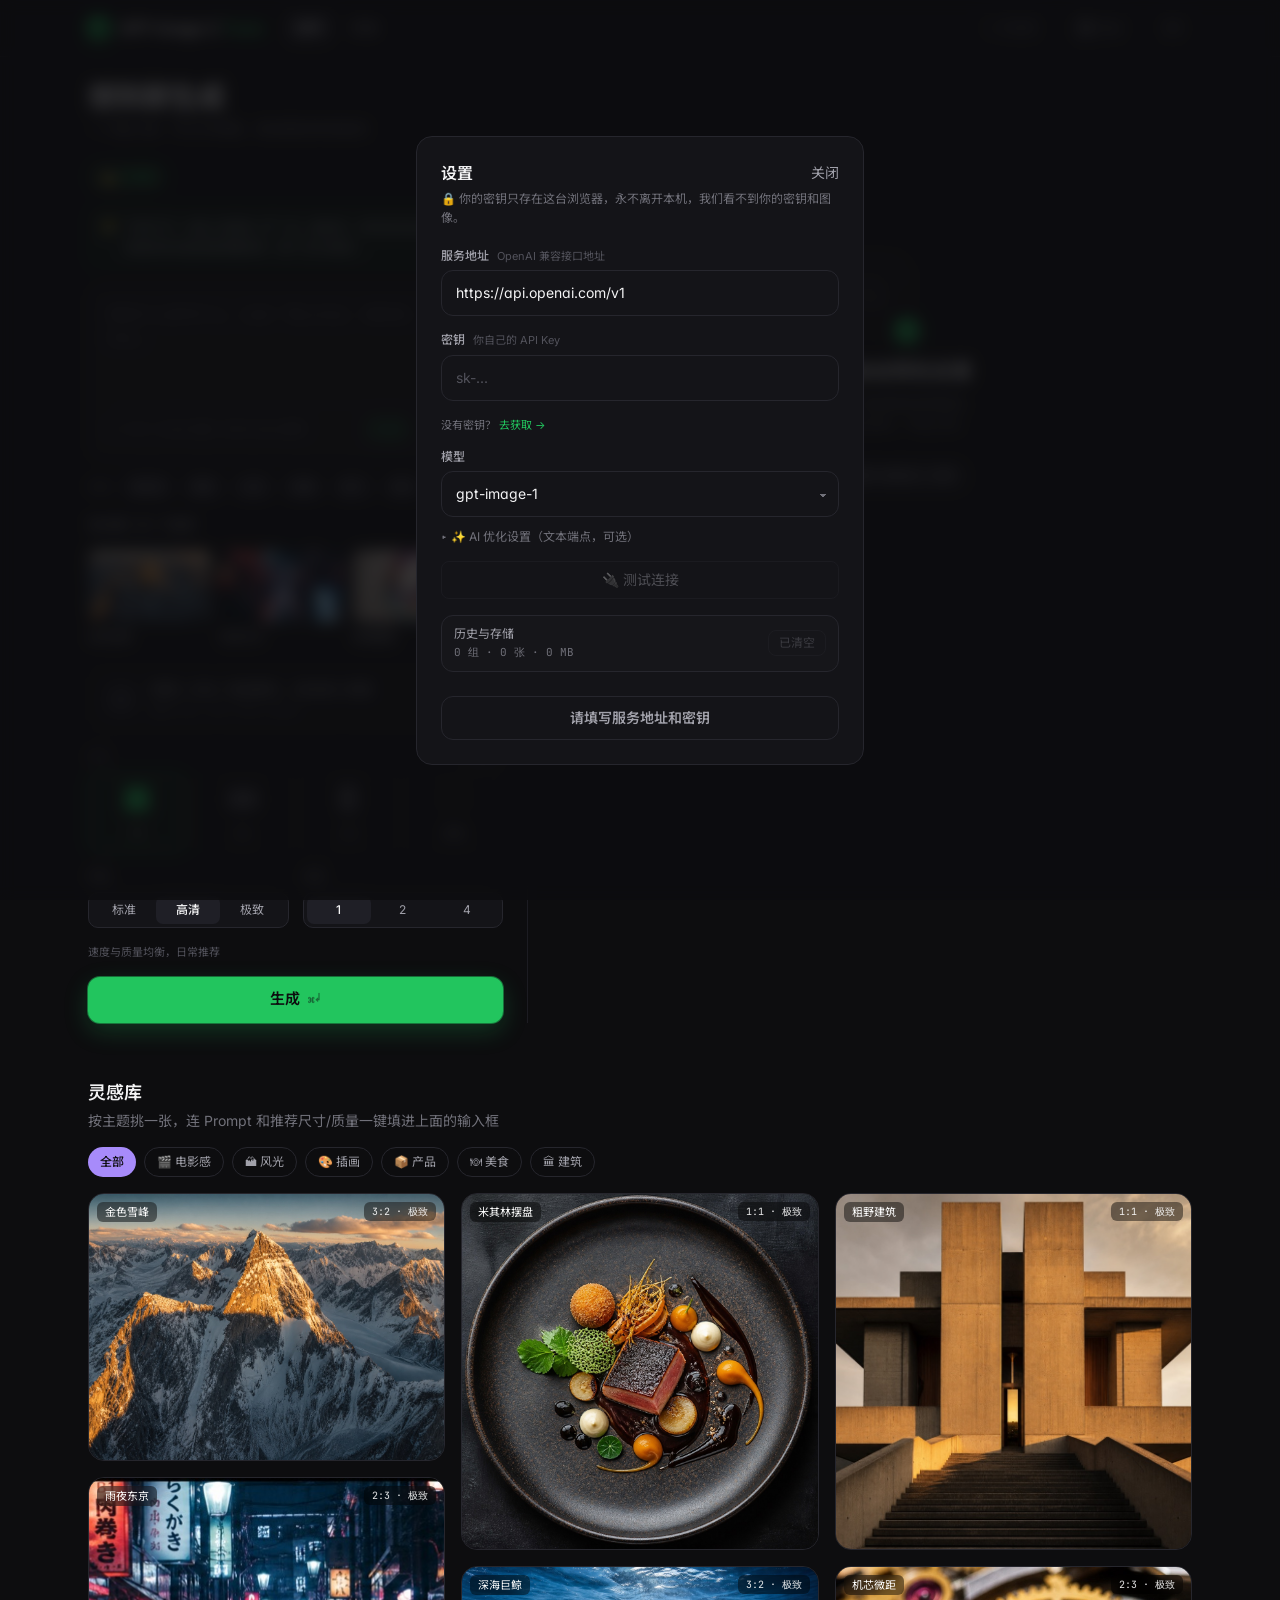
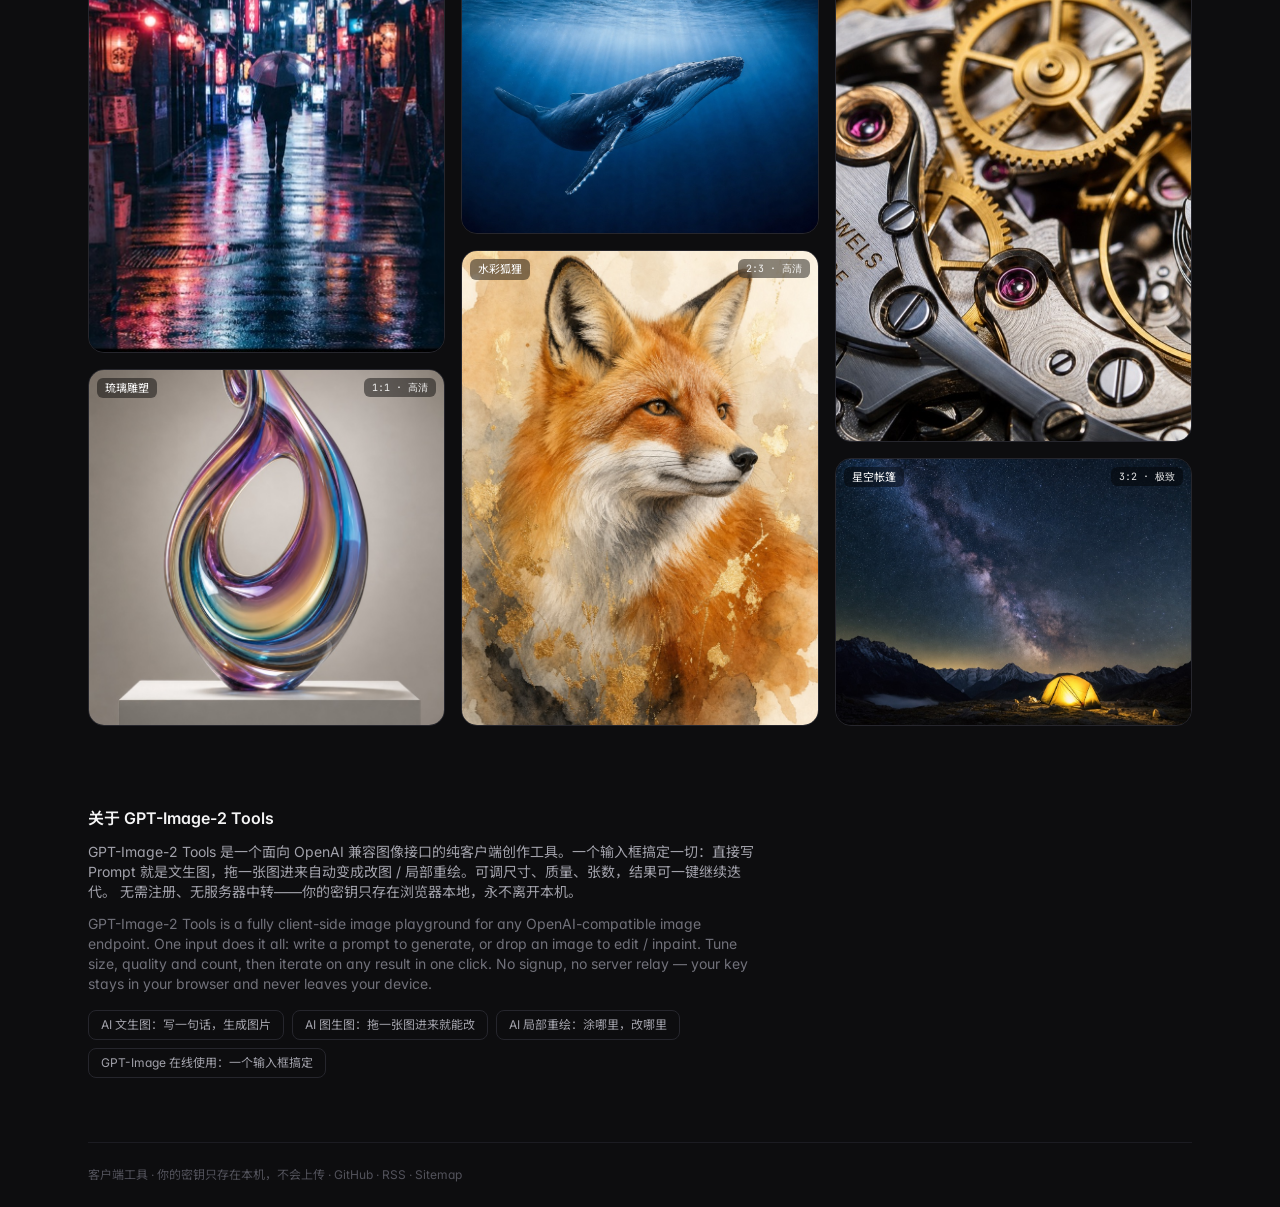
==== commit ec2564a2: "sync build 2026-06-27T02:39:29Z" ====
--- a/index.html
+++ b/index.html
@@ -1,4 +1,4 @@
-<!DOCTYPE html><html lang="zh-CN"> <head><meta charset="utf-8"><meta name="viewport" content="width=device-width, initial-scale=1, viewport-fit=cover"><title>GPT-Image-2 Tools · 一个输入框，想到即生成</title><meta name="description" content="GPT-Image-2 Tools 是一个 AI 图像创作工具：写句话就出图，拖张图进来就能改。支持局部重绘与迭代，配置只存浏览器，你的密钥永不离开本机。"><link rel="canonical" href="https://image.markxian.cn/"><meta property="og:type" content="website"><meta property="og:title" content="GPT-Image-2 Tools · 一个输入框，想到即生成"><meta property="og:description" content="GPT-Image-2 Tools 是一个 AI 图像创作工具：写句话就出图，拖张图进来就能改。支持局部重绘与迭代，配置只存浏览器，你的密钥永不离开本机。"><meta property="og:url" content="https://image.markxian.cn/"><meta property="og:image" content="https://image.markxian.cn/showcase/peaks.jpg"><meta property="og:image:width" content="1536"><meta property="og:image:height" content="1024"><meta name="twitter:card" content="summary_large_image"><meta name="twitter:image" content="https://image.markxian.cn/showcase/peaks.jpg"><link rel="preconnect" href="https://fonts.googleapis.com"><link rel="preconnect" href="https://fonts.gstatic.com" crossorigin><link href="https://fonts.googleapis.com/css2?family=Inter:wght@400;500;600;700&family=Noto+Sans+SC:wght@400;500;600;700&family=JetBrains+Mono:wght@400;500&display=swap" rel="stylesheet"><link rel="stylesheet" href="/_astro/_slug_.BNIC9dY5.css"><script type="module" src="/_astro/hoisted.C613Hyoe.js"></script></head> <body> <header class="sticky top-0 z-30 border-b border-linesoft bg-ink/80 backdrop-blur"> <div class="mx-auto flex h-14 max-w-6xl items-center gap-5 px-4 sm:px-6"> <a href="/" class="flex items-center gap-2.5"> <span class="flex h-[22px] w-[22px] items-center justify-center rounded-md" style="background:linear-gradient(135deg,#22c55e,#0e7a3b);box-shadow:0 0 0 1px rgba(34,197,94,.3),0 4px 12px rgba(34,197,94,.25)"> <svg width="11" height="11" viewBox="0 0 12 12" fill="none"><path d="M6 1.5 L8 6 L6 10.5 L4 6 Z" fill="#0d0d0f"></path></svg> </span> <span class="font-semibold tracking-tight">GPT-Image-2 <span class="text-grass">Tools</span></span> </a> <nav class="flex gap-1 text-sm"> <a href="/" data-i18n="nav.create" class="rounded-lg px-3 py-1.5 transition bg-panel2 font-medium text-fg"> 创作 </a><a href="/gallery" data-i18n="nav.history" class="rounded-lg px-3 py-1.5 transition text-fg2 hover:bg-panel2"> 历史 </a> </nav> <div class="flex-1"></div> <div class="hidden items-center gap-1.5 rounded-lg border border-line px-2.5 py-1.5 text-xs text-mut sm:flex" id="conn-pill"> <span class="h-1.5 w-1.5 rounded-full bg-mut2"></span> <span>未连接</span> </div> <a href="https://github.com/xianjianlf2/gpt-image-2-tools" target="_blank" rel="noopener" title="Star on GitHub" aria-label="GitHub" class="flex items-center gap-1.5 rounded-lg border border-line px-2.5 py-1.5 text-xs text-fg2 transition hover:border-[#3a3a44] hover:text-fg"> <svg width="15" height="15" viewBox="0 0 16 16" fill="currentColor" aria-hidden="true"><path d="M8 0C3.58 0 0 3.58 0 8c0 3.54 2.29 6.53 5.47 7.59.4.07.55-.17.55-.38 0-.19-.01-.82-.01-1.49-2.01.37-2.53-.49-2.69-.94-.09-.23-.48-.94-.82-1.13-.28-.15-.68-.52-.01-.53.63-.01 1.08.58 1.23.82.72 1.21 1.87.87 2.33.66.07-.52.28-.87.51-1.07-1.78-.2-3.64-.89-3.64-3.95 0-.87.31-1.59.82-2.15-.08-.2-.36-1.02.08-2.12 0 0 .67-.21 2.2.82a7.6 7.6 0 0 1 2-.27c.68 0 1.36.09 2 .27 1.53-1.04 2.2-.82 2.2-.82.44 1.1.16 1.92.08 2.12.51.56.82 1.27.82 2.15 0 3.07-1.87 3.75-3.65 3.95.29.25.54.73.54 1.48 0 1.07-.01 1.93-.01 2.2 0 .21.15.46.55.38A8.01 8.01 0 0 0 16 8c0-4.42-3.58-8-8-8z"></path></svg> <span class="hidden sm:inline">Star</span> </a> <style>astro-island,astro-slot,astro-static-slot{display:contents}</style><script>(()=>{var e=async t=>{await(await t())()};(self.Astro||(self.Astro={})).load=e;window.dispatchEvent(new Event("astro:load"));})();;(()=>{var A=Object.defineProperty;var g=(i,o,a)=>o in i?A(i,o,{enumerable:!0,configurable:!0,writable:!0,value:a}):i[o]=a;var d=(i,o,a)=>g(i,typeof o!="symbol"?o+"":o,a);{let i={0:t=>m(t),1:t=>a(t),2:t=>new RegExp(t),3:t=>new Date(t),4:t=>new Map(a(t)),5:t=>new Set(a(t)),6:t=>BigInt(t),7:t=>new URL(t),8:t=>new Uint8Array(t),9:t=>new Uint16Array(t),10:t=>new Uint32Array(t),11:t=>1/0*t},o=t=>{let[l,e]=t;return l in i?i[l](e):void 0},a=t=>t.map(o),m=t=>typeof t!="object"||t===null?t:Object.fromEntries(Object.entries(t).map(([l,e])=>[l,o(e)]));class y extends HTMLElement{constructor(){super(...arguments);d(this,"Component");d(this,"hydrator");d(this,"hydrate",async()=>{var b;if(!this.hydrator||!this.isConnected)return;let e=(b=this.parentElement)==null?void 0:b.closest("astro-island[ssr]");if(e){e.addEventListener("astro:hydrate",this.hydrate,{once:!0});return}let c=this.querySelectorAll("astro-slot"),n={},h=this.querySelectorAll("template[data-astro-template]");for(let r of h){let s=r.closest(this.tagName);s!=null&&s.isSameNode(this)&&(n[r.getAttribute("data-astro-template")||"default"]=r.innerHTML,r.remove())}for(let r of c){let s=r.closest(this.tagName);s!=null&&s.isSameNode(this)&&(n[r.getAttribute("name")||"default"]=r.innerHTML)}let p;try{p=this.hasAttribute("props")?m(JSON.parse(this.getAttribute("props"))):{}}catch(r){let s=this.getAttribute("component-url")||"<unknown>",v=this.getAttribute("component-export");throw v&&(s+=` (export ${v})`),console.error(`[hydrate] Error parsing props for component ${s}`,this.getAttribute("props"),r),r}let u;await this.hydrator(this)(this.Component,p,n,{client:this.getAttribute("client")}),this.removeAttribute("ssr"),this.dispatchEvent(new CustomEvent("astro:hydrate"))});d(this,"unmount",()=>{this.isConnected||this.dispatchEvent(new CustomEvent("astro:unmount"))})}disconnectedCallback(){document.removeEventListener("astro:after-swap",this.unmount),document.addEventListener("astro:after-swap",this.unmount,{once:!0})}connectedCallback(){if(!this.hasAttribute("await-children")||document.readyState==="interactive"||document.readyState==="complete")this.childrenConnectedCallback();else{let e=()=>{document.removeEventListener("DOMContentLoaded",e),c.disconnect(),this.childrenConnectedCallback()},c=new MutationObserver(()=>{var n;((n=this.lastChild)==null?void 0:n.nodeType)===Node.COMMENT_NODE&&this.lastChild.nodeValue==="astro:end"&&(this.lastChild.remove(),e())});c.observe(this,{childList:!0}),document.addEventListener("DOMContentLoaded",e)}}async childrenConnectedCallback(){let e=this.getAttribute("before-hydration-url");e&&await import(e),this.start()}async start(){let e=JSON.parse(this.getAttribute("opts")),c=this.getAttribute("client");if(Astro[c]===void 0){window.addEventListener(`astro:${c}`,()=>this.start(),{once:!0});return}try{await Astro[c](async()=>{let n=this.getAttribute("renderer-url"),[h,{default:p}]=await Promise.all([import(this.getAttribute("component-url")),n?import(n):()=>()=>{}]),u=this.getAttribute("component-export")||"default";if(!u.includes("."))this.Component=h[u];else{this.Component=h;for(let f of u.split("."))this.Component=this.Component[f]}return this.hydrator=p,this.hydrate},e,this)}catch(n){console.error(`[astro-island] Error hydrating ${this.getAttribute("component-url")}`,n)}}attributeChangedCallback(){this.hydrate()}}d(y,"observedAttributes",["props"]),customElements.get("astro-island")||customElements.define("astro-island",y)}})();</script><astro-island uid="ZN1GRr" prefix="r2" component-url="/_astro/LangToggle.Bk6oAQ-p.js" component-export="default" renderer-url="/_astro/client.DrE9CFQR.js" props="{}" ssr="" client="load" opts="{&quot;name&quot;:&quot;LangToggle&quot;,&quot;value&quot;:true}" await-children=""><button class="rounded-lg border border-line px-2.5 py-1.5 text-xs text-fg2 transition hover:border-[#3a3a44] hover:text-fg" title="中 / EN">EN</button><!--astro:end--></astro-island> </div> </header> <main class="mx-auto max-w-6xl px-4 py-6 sm:px-6">  <section class="mb-6"> <h1 class="text-2xl font-bold tracking-tight sm:text-[28px]" data-i18n="hero.title">想到即生成</h1> <p class="mt-1.5 text-sm text-mut" data-i18n="hero.sub">一个输入框：写文字成图，拖张图进来就能改</p> </section> <script>(()=>{var e=async t=>{await(await t())()};(self.Astro||(self.Astro={})).only=e;window.dispatchEvent(new Event("astro:only"));})();</script><astro-island uid="Z2fDtBW" component-url="/_astro/Playground.CWYPQUSz.js" component-export="default" renderer-url="/_astro/client.DrE9CFQR.js" props="{}" ssr="" client="only" opts="{&quot;name&quot;:&quot;Playground&quot;,&quot;value&quot;:&quot;react&quot;}"></astro-island> <script>(()=>{var l=(o,t)=>{let i=async()=>{await(await o())()},e=typeof t.value=="object"?t.value:void 0,s={timeout:e==null?void 0:e.timeout};"requestIdleCallback"in window?window.requestIdleCallback(i,s):setTimeout(i,s.timeout||200)};(self.Astro||(self.Astro={})).idle=l;window.dispatchEvent(new Event("astro:idle"));})();</script><astro-island uid="Z2ao1sF" prefix="r0" component-url="/_astro/UsageStat.Bmx20gE-.js" component-export="default" renderer-url="/_astro/client.DrE9CFQR.js" props="{}" ssr="" client="idle" opts="{&quot;name&quot;:&quot;UsageStat&quot;,&quot;value&quot;:true}"></astro-island> <script>(()=>{var l=(s,i,o)=>{let r=async()=>{await(await s())()},t=typeof i.value=="object"?i.value:void 0,c={rootMargin:t==null?void 0:t.rootMargin},n=new IntersectionObserver(e=>{for(let a of e)if(a.isIntersecting){n.disconnect(),r();break}},c);for(let e of o.children)n.observe(e)};(self.Astro||(self.Astro={})).visible=l;window.dispatchEvent(new Event("astro:visible"));})();</script><astro-island uid="1jo6eS" prefix="r1" component-url="/_astro/Showcase.D-g-uINh.js" component-export="default" renderer-url="/_astro/client.DrE9CFQR.js" props="{}" ssr="" client="visible" opts="{&quot;name&quot;:&quot;Showcase&quot;,&quot;value&quot;:true}" await-children=""><section class="mt-14"><div class="mb-4"><h2 class="text-lg font-semibold text-fg">灵感库</h2><p class="mt-1 text-sm text-mut">按主题挑一张，连 Prompt 和推荐尺寸/质量一键填进上面的输入框</p></div><div class="mb-4 flex flex-wrap gap-2"><button class="rounded-full px-3 py-1.5 text-xs transition bg-iris font-medium text-ink">全部</button><button class="rounded-full px-3 py-1.5 text-xs transition border border-line text-fg2 hover:border-iris/50">🎬 电影感</button><button class="rounded-full px-3 py-1.5 text-xs transition border border-line text-fg2 hover:border-iris/50">🏔 风光</button><button class="rounded-full px-3 py-1.5 text-xs transition border border-line text-fg2 hover:border-iris/50">🎨 插画</button><button class="rounded-full px-3 py-1.5 text-xs transition border border-line text-fg2 hover:border-iris/50">📦 产品</button><button class="rounded-full px-3 py-1.5 text-xs transition border border-line text-fg2 hover:border-iris/50">🍽 美食</button><button class="rounded-full px-3 py-1.5 text-xs transition border border-line text-fg2 hover:border-iris/50">🏛 建筑</button></div><div class="[column-fill:_balance] gap-4 sm:columns-2 lg:columns-3"><div class="group relative mb-4 block w-full cursor-pointer overflow-hidden rounded-2xl border border-line text-left transition hover:border-iris/50"><img src="/showcase/peaks.jpg" alt="金色雪峰" class="w-full aspect-[4/3] object-cover" loading="lazy"/><div class="absolute inset-0 flex flex-col justify-end bg-gradient-to-t from-black/85 via-black/20 to-transparent p-3 opacity-0 transition group-hover:opacity-100"><div class="line-clamp-3 text-[12px] leading-snug text-neutral-200">航拍金色时刻的雪山群峰，戏剧性光影，fine-art 风光摄影，超细节</div><div class="mt-2 flex items-center gap-2"><span class="inline-flex items-center gap-1 rounded-lg bg-iris px-2.5 py-1 text-[11px] font-medium text-ink">↑ <!-- -->用这个 Prompt 创作</span><button class="inline-flex items-center gap-1 rounded-lg border border-white/25 bg-black/40 px-2.5 py-1 text-[11px] text-white backdrop-blur transition hover:bg-black/60">⧉ 复制 Prompt</button></div></div><span class="absolute left-2 top-2 rounded-md bg-black/45 px-2 py-0.5 text-[11px] text-white backdrop-blur transition group-hover:opacity-0">金色雪峰</span><span class="absolute right-2 top-2 rounded-md bg-black/45 px-2 py-0.5 font-mono text-[10px] text-white/90 backdrop-blur transition group-hover:opacity-0">3:2<!-- --> · <!-- -->极致</span></div><div class="group relative mb-4 block w-full cursor-pointer overflow-hidden rounded-2xl border border-line text-left transition hover:border-iris/50"><img src="/showcase/tokyo.jpg" alt="雨夜东京" class="w-full aspect-[3/4] object-cover" loading="lazy"/><div class="absolute inset-0 flex flex-col justify-end bg-gradient-to-t from-black/85 via-black/20 to-transparent p-3 opacity-0 transition group-hover:opacity-100"><div class="line-clamp-3 text-[12px] leading-snug text-neutral-200">雨夜东京小巷，霓虹倒影，电影感，宽银幕，氛围阴郁，超细节</div><div class="mt-2 flex items-center gap-2"><span class="inline-flex items-center gap-1 rounded-lg bg-iris px-2.5 py-1 text-[11px] font-medium text-ink">↑ <!-- -->用这个 Prompt 创作</span><button class="inline-flex items-center gap-1 rounded-lg border border-white/25 bg-black/40 px-2.5 py-1 text-[11px] text-white backdrop-blur transition hover:bg-black/60">⧉ 复制 Prompt</button></div></div><span class="absolute left-2 top-2 rounded-md bg-black/45 px-2 py-0.5 text-[11px] text-white backdrop-blur transition group-hover:opacity-0">雨夜东京</span><span class="absolute right-2 top-2 rounded-md bg-black/45 px-2 py-0.5 font-mono text-[10px] text-white/90 backdrop-blur transition group-hover:opacity-0">2:3<!-- --> · <!-- -->极致</span></div><div class="group relative mb-4 block w-full cursor-pointer overflow-hidden rounded-2xl border border-line text-left transition hover:border-iris/50"><img src="/showcase/glass.jpg" alt="琉璃雕塑" class="w-full aspect-square object-cover" loading="lazy"/><div class="absolute inset-0 flex flex-col justify-end bg-gradient-to-t from-black/85 via-black/20 to-transparent p-3 opacity-0 transition group-hover:opacity-100"><div class="line-clamp-3 text-[12px] leading-snug text-neutral-200">基座上的虹彩吹制玻璃雕塑，柔和影棚光，3D 渲染，质感高级</div><div class="mt-2 flex items-center gap-2"><span class="inline-flex items-center gap-1 rounded-lg bg-iris px-2.5 py-1 text-[11px] font-medium text-ink">↑ <!-- -->用这个 Prompt 创作</span><button class="inline-flex items-center gap-1 rounded-lg border border-white/25 bg-black/40 px-2.5 py-1 text-[11px] text-white backdrop-blur transition hover:bg-black/60">⧉ 复制 Prompt</button></div></div><span class="absolute left-2 top-2 rounded-md bg-black/45 px-2 py-0.5 text-[11px] text-white backdrop-blur transition group-hover:opacity-0">琉璃雕塑</span><span class="absolute right-2 top-2 rounded-md bg-black/45 px-2 py-0.5 font-mono text-[10px] text-white/90 backdrop-blur transition group-hover:opacity-0">1:1<!-- --> · <!-- -->高清</span></div><div class="group relative mb-4 block w-full cursor-pointer overflow-hidden rounded-2xl border border-line text-left transition hover:border-iris/50"><img src="/showcase/plating.jpg" alt="米其林摆盘" class="w-full aspect-square object-cover" loading="lazy"/><div class="absolute inset-0 flex flex-col justify-end bg-gradient-to-t from-black/85 via-black/20 to-transparent p-3 opacity-0 transition group-hover:opacity-100"><div class="line-clamp-3 text-[12px] leading-snug text-neutral-200">深色陶瓷上的米其林精致摆盘，俯视，杂志级美食摄影，戏剧光影</div><div class="mt-2 flex items-center gap-2"><span class="inline-flex items-center gap-1 rounded-lg bg-iris px-2.5 py-1 text-[11px] font-medium text-ink">↑ <!-- -->用这个 Prompt 创作</span><button class="inline-flex items-center gap-1 rounded-lg border border-white/25 bg-black/40 px-2.5 py-1 text-[11px] text-white backdrop-blur transition hover:bg-black/60">⧉ 复制 Prompt</button></div></div><span class="absolute left-2 top-2 rounded-md bg-black/45 px-2 py-0.5 text-[11px] text-white backdrop-blur transition group-hover:opacity-0">米其林摆盘</span><span class="absolute right-2 top-2 rounded-md bg-black/45 px-2 py-0.5 font-mono text-[10px] text-white/90 backdrop-blur transition group-hover:opacity-0">1:1<!-- --> · <!-- -->极致</span></div><div class="group relative mb-4 block w-full cursor-pointer overflow-hidden rounded-2xl border border-line text-left transition hover:border-iris/50"><img src="/showcase/whale.jpg" alt="深海巨鲸" class="w-full aspect-[4/3] object-cover" loading="lazy"/><div class="absolute inset-0 flex flex-col justify-end bg-gradient-to-t from-black/85 via-black/20 to-transparent p-3 opacity-0 transition group-hover:opacity-100"><div class="line-clamp-3 text-[12px] leading-snug text-neutral-200">深蓝海中的座头鲸，光束，fine-art 水下摄影，宁静，超细节</div><div class="mt-2 flex items-center gap-2"><span class="inline-flex items-center gap-1 rounded-lg bg-iris px-2.5 py-1 text-[11px] font-medium text-ink">↑ <!-- -->用这个 Prompt 创作</span><button class="inline-flex items-center gap-1 rounded-lg border border-white/25 bg-black/40 px-2.5 py-1 text-[11px] text-white backdrop-blur transition hover:bg-black/60">⧉ 复制 Prompt</button></div></div><span class="absolute left-2 top-2 rounded-md bg-black/45 px-2 py-0.5 text-[11px] text-white backdrop-blur transition group-hover:opacity-0">深海巨鲸</span><span class="absolute right-2 top-2 rounded-md bg-black/45 px-2 py-0.5 font-mono text-[10px] text-white/90 backdrop-blur transition group-hover:opacity-0">3:2<!-- --> · <!-- -->极致</span></div><div class="group relative mb-4 block w-full cursor-pointer overflow-hidden rounded-2xl border border-line text-left transition hover:border-iris/50"><img src="/showcase/fox.jpg" alt="水彩狐狸" class="w-full aspect-[3/4] object-cover" loading="lazy"/><div class="absolute inset-0 flex flex-col justify-end bg-gradient-to-t from-black/85 via-black/20 to-transparent p-3 opacity-0 transition group-hover:opacity-100"><div class="line-clamp-3 text-[12px] leading-snug text-neutral-200">优雅红狐肖像，柔和水彩，金箔点缀，博物馆级质感</div><div class="mt-2 flex items-center gap-2"><span class="inline-flex items-center gap-1 rounded-lg bg-iris px-2.5 py-1 text-[11px] font-medium text-ink">↑ <!-- -->用这个 Prompt 创作</span><button class="inline-flex items-center gap-1 rounded-lg border border-white/25 bg-black/40 px-2.5 py-1 text-[11px] text-white backdrop-blur transition hover:bg-black/60">⧉ 复制 Prompt</button></div></div><span class="absolute left-2 top-2 rounded-md bg-black/45 px-2 py-0.5 text-[11px] text-white backdrop-blur transition group-hover:opacity-0">水彩狐狸</span><span class="absolute right-2 top-2 rounded-md bg-black/45 px-2 py-0.5 font-mono text-[10px] text-white/90 backdrop-blur transition group-hover:opacity-0">2:3<!-- --> · <!-- -->高清</span></div><div class="group relative mb-4 block w-full cursor-pointer overflow-hidden rounded-2xl border border-line text-left transition hover:border-iris/50"><img src="/showcase/brutalist.jpg" alt="粗野建筑" class="w-full aspect-square object-cover" loading="lazy"/><div class="absolute inset-0 flex flex-col justify-end bg-gradient-to-t from-black/85 via-black/20 to-transparent p-3 opacity-0 transition group-hover:opacity-100"><div class="line-clamp-3 text-[12px] leading-snug text-neutral-200">金色时刻的粗野主义混凝土建筑，强烈光影，对称构图，fine-art</div><div class="mt-2 flex items-center gap-2"><span class="inline-flex items-center gap-1 rounded-lg bg-iris px-2.5 py-1 text-[11px] font-medium text-ink">↑ <!-- -->用这个 Prompt 创作</span><button class="inline-flex items-center gap-1 rounded-lg border border-white/25 bg-black/40 px-2.5 py-1 text-[11px] text-white backdrop-blur transition hover:bg-black/60">⧉ 复制 Prompt</button></div></div><span class="absolute left-2 top-2 rounded-md bg-black/45 px-2 py-0.5 text-[11px] text-white backdrop-blur transition group-hover:opacity-0">粗野建筑</span><span class="absolute right-2 top-2 rounded-md bg-black/45 px-2 py-0.5 font-mono text-[10px] text-white/90 backdrop-blur transition group-hover:opacity-0">1:1<!-- --> · <!-- -->极致</span></div><div class="group relative mb-4 block w-full cursor-pointer overflow-hidden rounded-2xl border border-line text-left transition hover:border-iris/50"><img src="/showcase/watch.jpg" alt="机芯微距" class="w-full aspect-[3/4] object-cover" loading="lazy"/><div class="absolute inset-0 flex flex-col justify-end bg-gradient-to-t from-black/85 via-black/20 to-transparent p-3 opacity-0 transition group-hover:opacity-100"><div class="line-clamp-3 text-[12px] leading-snug text-neutral-200">奢华机械腕表机芯微距，黄铜与宝石，戏剧光影，超细节</div><div class="mt-2 flex items-center gap-2"><span class="inline-flex items-center gap-1 rounded-lg bg-iris px-2.5 py-1 text-[11px] font-medium text-ink">↑ <!-- -->用这个 Prompt 创作</span><button class="inline-flex items-center gap-1 rounded-lg border border-white/25 bg-black/40 px-2.5 py-1 text-[11px] text-white backdrop-blur transition hover:bg-black/60">⧉ 复制 Prompt</button></div></div><span class="absolute left-2 top-2 rounded-md bg-black/45 px-2 py-0.5 text-[11px] text-white backdrop-blur transition group-hover:opacity-0">机芯微距</span><span class="absolute right-2 top-2 rounded-md bg-black/45 px-2 py-0.5 font-mono text-[10px] text-white/90 backdrop-blur transition group-hover:opacity-0">2:3<!-- --> · <!-- -->极致</span></div><div class="group relative mb-4 block w-full cursor-pointer overflow-hidden rounded-2xl border border-line text-left transition hover:border-iris/50"><img src="/showcase/camp.jpg" alt="星空帐篷" class="w-full aspect-[4/3] object-cover" loading="lazy"/><div class="absolute inset-0 flex flex-col justify-end bg-gradient-to-t from-black/85 via-black/20 to-transparent p-3 opacity-0 transition group-hover:opacity-100"><div class="line-clamp-3 text-[12px] leading-snug text-neutral-200">银河下的发光帐篷，群山剪影，长曝光，电影感，宁静</div><div class="mt-2 flex items-center gap-2"><span class="inline-flex items-center gap-1 rounded-lg bg-iris px-2.5 py-1 text-[11px] font-medium text-ink">↑ <!-- -->用这个 Prompt 创作</span><button class="inline-flex items-center gap-1 rounded-lg border border-white/25 bg-black/40 px-2.5 py-1 text-[11px] text-white backdrop-blur transition hover:bg-black/60">⧉ 复制 Prompt</button></div></div><span class="absolute left-2 top-2 rounded-md bg-black/45 px-2 py-0.5 text-[11px] text-white backdrop-blur transition group-hover:opacity-0">星空帐篷</span><span class="absolute right-2 top-2 rounded-md bg-black/45 px-2 py-0.5 font-mono text-[10px] text-white/90 backdrop-blur transition group-hover:opacity-0">3:2<!-- --> · <!-- -->极致</span></div></div></section><!--astro:end--></astro-island>  <section class="mt-16 max-w-2xl space-y-3 text-sm text-fg2"> <h2 class="text-base font-semibold text-fg">关于 GPT-Image-2 Tools</h2> <p>
+<!DOCTYPE html><html lang="zh-CN"> <head><meta charset="utf-8"><meta name="viewport" content="width=device-width, initial-scale=1, viewport-fit=cover"><title>GPT-Image-2 Tools · 一个输入框，想到即生成</title><meta name="description" content="GPT-Image-2 Tools 是一个 AI 图像创作工具：写句话就出图，拖张图进来就能改。支持局部重绘与迭代，配置只存浏览器，你的密钥永不离开本机。"><link rel="canonical" href="https://image.markxian.cn/"><meta property="og:type" content="website"><meta property="og:title" content="GPT-Image-2 Tools · 一个输入框，想到即生成"><meta property="og:description" content="GPT-Image-2 Tools 是一个 AI 图像创作工具：写句话就出图，拖张图进来就能改。支持局部重绘与迭代，配置只存浏览器，你的密钥永不离开本机。"><meta property="og:url" content="https://image.markxian.cn/"><meta property="og:image" content="https://image.markxian.cn/showcase/peaks.jpg"><meta property="og:image:width" content="1536"><meta property="og:image:height" content="1024"><meta name="twitter:card" content="summary_large_image"><meta name="twitter:image" content="https://image.markxian.cn/showcase/peaks.jpg"><link rel="preconnect" href="https://fonts.googleapis.com"><link rel="preconnect" href="https://fonts.gstatic.com" crossorigin><link href="https://fonts.googleapis.com/css2?family=Inter:wght@400;500;600;700&family=Noto+Sans+SC:wght@400;500;600;700&family=JetBrains+Mono:wght@400;500&display=swap" rel="stylesheet"><link rel="stylesheet" href="/_astro/_slug_.C3r3TRaz.css"><script type="module" src="/_astro/hoisted.CZ3wqX6c.js"></script></head> <body> <header class="sticky top-0 z-30 border-b border-linesoft bg-ink/80 backdrop-blur"> <div class="mx-auto flex h-14 max-w-6xl items-center gap-5 px-4 sm:px-6"> <a href="/" class="flex items-center gap-2.5"> <span class="flex h-[22px] w-[22px] items-center justify-center rounded-md" style="background:linear-gradient(135deg,#22c55e,#0e7a3b);box-shadow:0 0 0 1px rgba(34,197,94,.3),0 4px 12px rgba(34,197,94,.25)"> <svg width="11" height="11" viewBox="0 0 12 12" fill="none"><path d="M6 1.5 L8 6 L6 10.5 L4 6 Z" fill="#0d0d0f"></path></svg> </span> <span class="font-semibold tracking-tight">GPT-Image-2 <span class="text-grass">Tools</span></span> </a> <nav class="flex gap-1 text-sm"> <a href="/" data-i18n="nav.create" class="rounded-lg px-3 py-1.5 transition bg-panel2 font-medium text-fg"> 创作 </a><a href="/gallery" data-i18n="nav.history" class="rounded-lg px-3 py-1.5 transition text-fg2 hover:bg-panel2"> 历史 </a> </nav> <div class="flex-1"></div> <div class="hidden items-center gap-1.5 rounded-lg border border-line px-2.5 py-1.5 text-xs text-mut sm:flex" id="conn-pill"> <span class="h-1.5 w-1.5 rounded-full bg-mut2"></span> <span>未连接</span> </div> <a href="https://github.com/xianjianlf2/gpt-image-2-tools" target="_blank" rel="noopener" title="Star on GitHub" aria-label="GitHub" class="flex items-center gap-1.5 rounded-lg border border-line px-2.5 py-1.5 text-xs text-fg2 transition hover:border-[#3a3a44] hover:text-fg"> <svg width="15" height="15" viewBox="0 0 16 16" fill="currentColor" aria-hidden="true"><path d="M8 0C3.58 0 0 3.58 0 8c0 3.54 2.29 6.53 5.47 7.59.4.07.55-.17.55-.38 0-.19-.01-.82-.01-1.49-2.01.37-2.53-.49-2.69-.94-.09-.23-.48-.94-.82-1.13-.28-.15-.68-.52-.01-.53.63-.01 1.08.58 1.23.82.72 1.21 1.87.87 2.33.66.07-.52.28-.87.51-1.07-1.78-.2-3.64-.89-3.64-3.95 0-.87.31-1.59.82-2.15-.08-.2-.36-1.02.08-2.12 0 0 .67-.21 2.2.82a7.6 7.6 0 0 1 2-.27c.68 0 1.36.09 2 .27 1.53-1.04 2.2-.82 2.2-.82.44 1.1.16 1.92.08 2.12.51.56.82 1.27.82 2.15 0 3.07-1.87 3.75-3.65 3.95.29.25.54.73.54 1.48 0 1.07-.01 1.93-.01 2.2 0 .21.15.46.55.38A8.01 8.01 0 0 0 16 8c0-4.42-3.58-8-8-8z"></path></svg> <span class="hidden sm:inline">Star</span> </a> <style>astro-island,astro-slot,astro-static-slot{display:contents}</style><script>(()=>{var e=async t=>{await(await t())()};(self.Astro||(self.Astro={})).load=e;window.dispatchEvent(new Event("astro:load"));})();;(()=>{var A=Object.defineProperty;var g=(i,o,a)=>o in i?A(i,o,{enumerable:!0,configurable:!0,writable:!0,value:a}):i[o]=a;var d=(i,o,a)=>g(i,typeof o!="symbol"?o+"":o,a);{let i={0:t=>m(t),1:t=>a(t),2:t=>new RegExp(t),3:t=>new Date(t),4:t=>new Map(a(t)),5:t=>new Set(a(t)),6:t=>BigInt(t),7:t=>new URL(t),8:t=>new Uint8Array(t),9:t=>new Uint16Array(t),10:t=>new Uint32Array(t),11:t=>1/0*t},o=t=>{let[l,e]=t;return l in i?i[l](e):void 0},a=t=>t.map(o),m=t=>typeof t!="object"||t===null?t:Object.fromEntries(Object.entries(t).map(([l,e])=>[l,o(e)]));class y extends HTMLElement{constructor(){super(...arguments);d(this,"Component");d(this,"hydrator");d(this,"hydrate",async()=>{var b;if(!this.hydrator||!this.isConnected)return;let e=(b=this.parentElement)==null?void 0:b.closest("astro-island[ssr]");if(e){e.addEventListener("astro:hydrate",this.hydrate,{once:!0});return}let c=this.querySelectorAll("astro-slot"),n={},h=this.querySelectorAll("template[data-astro-template]");for(let r of h){let s=r.closest(this.tagName);s!=null&&s.isSameNode(this)&&(n[r.getAttribute("data-astro-template")||"default"]=r.innerHTML,r.remove())}for(let r of c){let s=r.closest(this.tagName);s!=null&&s.isSameNode(this)&&(n[r.getAttribute("name")||"default"]=r.innerHTML)}let p;try{p=this.hasAttribute("props")?m(JSON.parse(this.getAttribute("props"))):{}}catch(r){let s=this.getAttribute("component-url")||"<unknown>",v=this.getAttribute("component-export");throw v&&(s+=` (export ${v})`),console.error(`[hydrate] Error parsing props for component ${s}`,this.getAttribute("props"),r),r}let u;await this.hydrator(this)(this.Component,p,n,{client:this.getAttribute("client")}),this.removeAttribute("ssr"),this.dispatchEvent(new CustomEvent("astro:hydrate"))});d(this,"unmount",()=>{this.isConnected||this.dispatchEvent(new CustomEvent("astro:unmount"))})}disconnectedCallback(){document.removeEventListener("astro:after-swap",this.unmount),document.addEventListener("astro:after-swap",this.unmount,{once:!0})}connectedCallback(){if(!this.hasAttribute("await-children")||document.readyState==="interactive"||document.readyState==="complete")this.childrenConnectedCallback();else{let e=()=>{document.removeEventListener("DOMContentLoaded",e),c.disconnect(),this.childrenConnectedCallback()},c=new MutationObserver(()=>{var n;((n=this.lastChild)==null?void 0:n.nodeType)===Node.COMMENT_NODE&&this.lastChild.nodeValue==="astro:end"&&(this.lastChild.remove(),e())});c.observe(this,{childList:!0}),document.addEventListener("DOMContentLoaded",e)}}async childrenConnectedCallback(){let e=this.getAttribute("before-hydration-url");e&&await import(e),this.start()}async start(){let e=JSON.parse(this.getAttribute("opts")),c=this.getAttribute("client");if(Astro[c]===void 0){window.addEventListener(`astro:${c}`,()=>this.start(),{once:!0});return}try{await Astro[c](async()=>{let n=this.getAttribute("renderer-url"),[h,{default:p}]=await Promise.all([import(this.getAttribute("component-url")),n?import(n):()=>()=>{}]),u=this.getAttribute("component-export")||"default";if(!u.includes("."))this.Component=h[u];else{this.Component=h;for(let f of u.split("."))this.Component=this.Component[f]}return this.hydrator=p,this.hydrate},e,this)}catch(n){console.error(`[astro-island] Error hydrating ${this.getAttribute("component-url")}`,n)}}attributeChangedCallback(){this.hydrate()}}d(y,"observedAttributes",["props"]),customElements.get("astro-island")||customElements.define("astro-island",y)}})();</script><astro-island uid="ZN1GRr" prefix="r2" component-url="/_astro/LangToggle.DniJho3q.js" component-export="default" renderer-url="/_astro/client.DrE9CFQR.js" props="{}" ssr="" client="load" opts="{&quot;name&quot;:&quot;LangToggle&quot;,&quot;value&quot;:true}" await-children=""><button class="rounded-lg border border-line px-2.5 py-1.5 text-xs text-fg2 transition hover:border-[#3a3a44] hover:text-fg" title="中 / EN">EN</button><!--astro:end--></astro-island> </div> </header> <main class="mx-auto max-w-6xl px-4 py-6 sm:px-6">  <section class="mb-6"> <h1 class="text-2xl font-bold tracking-tight sm:text-[28px]" data-i18n="hero.title">想到即生成</h1> <p class="mt-1.5 text-sm text-mut" data-i18n="hero.sub">一个输入框：写文字成图，拖张图进来就能改</p> </section> <script>(()=>{var e=async t=>{await(await t())()};(self.Astro||(self.Astro={})).only=e;window.dispatchEvent(new Event("astro:only"));})();</script><astro-island uid="Z2fDtBW" component-url="/_astro/Playground.D10R4194.js" component-export="default" renderer-url="/_astro/client.DrE9CFQR.js" props="{}" ssr="" client="only" opts="{&quot;name&quot;:&quot;Playground&quot;,&quot;value&quot;:&quot;react&quot;}"></astro-island> <script>(()=>{var l=(o,t)=>{let i=async()=>{await(await o())()},e=typeof t.value=="object"?t.value:void 0,s={timeout:e==null?void 0:e.timeout};"requestIdleCallback"in window?window.requestIdleCallback(i,s):setTimeout(i,s.timeout||200)};(self.Astro||(self.Astro={})).idle=l;window.dispatchEvent(new Event("astro:idle"));})();</script><astro-island uid="Z2ao1sF" prefix="r0" component-url="/_astro/UsageStat.B1WzV32Q.js" component-export="default" renderer-url="/_astro/client.DrE9CFQR.js" props="{}" ssr="" client="idle" opts="{&quot;name&quot;:&quot;UsageStat&quot;,&quot;value&quot;:true}"></astro-island> <script>(()=>{var l=(s,i,o)=>{let r=async()=>{await(await s())()},t=typeof i.value=="object"?i.value:void 0,c={rootMargin:t==null?void 0:t.rootMargin},n=new IntersectionObserver(e=>{for(let a of e)if(a.isIntersecting){n.disconnect(),r();break}},c);for(let e of o.children)n.observe(e)};(self.Astro||(self.Astro={})).visible=l;window.dispatchEvent(new Event("astro:visible"));})();</script><astro-island uid="1jo6eS" prefix="r1" component-url="/_astro/Showcase.Cr__C7Kj.js" component-export="default" renderer-url="/_astro/client.DrE9CFQR.js" props="{}" ssr="" client="visible" opts="{&quot;name&quot;:&quot;Showcase&quot;,&quot;value&quot;:true}" await-children=""><section class="mt-14"><div class="mb-4"><h2 class="text-lg font-semibold text-fg">灵感库</h2><p class="mt-1 text-sm text-mut">按主题挑一张，连 Prompt 和推荐尺寸/质量一键填进上面的输入框</p></div><div class="mb-4 flex flex-wrap gap-2"><button class="rounded-full px-3 py-1.5 text-xs transition bg-iris font-medium text-ink">全部</button><button class="rounded-full px-3 py-1.5 text-xs transition border border-line text-fg2 hover:border-iris/50">🎬 电影感</button><button class="rounded-full px-3 py-1.5 text-xs transition border border-line text-fg2 hover:border-iris/50">🏔 风光</button><button class="rounded-full px-3 py-1.5 text-xs transition border border-line text-fg2 hover:border-iris/50">🎨 插画</button><button class="rounded-full px-3 py-1.5 text-xs transition border border-line text-fg2 hover:border-iris/50">📦 产品</button><button class="rounded-full px-3 py-1.5 text-xs transition border border-line text-fg2 hover:border-iris/50">🍽 美食</button><button class="rounded-full px-3 py-1.5 text-xs transition border border-line text-fg2 hover:border-iris/50">🏛 建筑</button></div><div class="[column-fill:_balance] gap-4 sm:columns-2 lg:columns-3"><div class="group relative mb-4 block w-full cursor-pointer overflow-hidden rounded-2xl border border-line text-left transition hover:border-iris/50"><img src="/showcase/peaks.jpg" alt="金色雪峰" class="w-full aspect-[4/3] object-cover" loading="lazy"/><div class="absolute inset-0 flex flex-col justify-end bg-gradient-to-t from-black/85 via-black/20 to-transparent p-3 opacity-0 transition group-hover:opacity-100"><div class="line-clamp-3 text-[12px] leading-snug text-neutral-200">航拍金色时刻的雪山群峰，戏剧性光影，fine-art 风光摄影，超细节</div><div class="mt-2 flex items-center gap-2"><span class="inline-flex items-center gap-1 rounded-lg bg-iris px-2.5 py-1 text-[11px] font-medium text-ink">↑ <!-- -->用这个 Prompt 创作</span><button class="inline-flex items-center gap-1 rounded-lg border border-white/25 bg-black/40 px-2.5 py-1 text-[11px] text-white backdrop-blur transition hover:bg-black/60">⧉ 复制 Prompt</button></div></div><span class="absolute left-2 top-2 rounded-md bg-black/45 px-2 py-0.5 text-[11px] text-white backdrop-blur transition group-hover:opacity-0">金色雪峰</span><span class="absolute right-2 top-2 rounded-md bg-black/45 px-2 py-0.5 font-mono text-[10px] text-white/90 backdrop-blur transition group-hover:opacity-0">3:2<!-- --> · <!-- -->极致</span></div><div class="group relative mb-4 block w-full cursor-pointer overflow-hidden rounded-2xl border border-line text-left transition hover:border-iris/50"><img src="/showcase/tokyo.jpg" alt="雨夜东京" class="w-full aspect-[3/4] object-cover" loading="lazy"/><div class="absolute inset-0 flex flex-col justify-end bg-gradient-to-t from-black/85 via-black/20 to-transparent p-3 opacity-0 transition group-hover:opacity-100"><div class="line-clamp-3 text-[12px] leading-snug text-neutral-200">雨夜东京小巷，霓虹倒影，电影感，宽银幕，氛围阴郁，超细节</div><div class="mt-2 flex items-center gap-2"><span class="inline-flex items-center gap-1 rounded-lg bg-iris px-2.5 py-1 text-[11px] font-medium text-ink">↑ <!-- -->用这个 Prompt 创作</span><button class="inline-flex items-center gap-1 rounded-lg border border-white/25 bg-black/40 px-2.5 py-1 text-[11px] text-white backdrop-blur transition hover:bg-black/60">⧉ 复制 Prompt</button></div></div><span class="absolute left-2 top-2 rounded-md bg-black/45 px-2 py-0.5 text-[11px] text-white backdrop-blur transition group-hover:opacity-0">雨夜东京</span><span class="absolute right-2 top-2 rounded-md bg-black/45 px-2 py-0.5 font-mono text-[10px] text-white/90 backdrop-blur transition group-hover:opacity-0">2:3<!-- --> · <!-- -->极致</span></div><div class="group relative mb-4 block w-full cursor-pointer overflow-hidden rounded-2xl border border-line text-left transition hover:border-iris/50"><img src="/showcase/glass.jpg" alt="琉璃雕塑" class="w-full aspect-square object-cover" loading="lazy"/><div class="absolute inset-0 flex flex-col justify-end bg-gradient-to-t from-black/85 via-black/20 to-transparent p-3 opacity-0 transition group-hover:opacity-100"><div class="line-clamp-3 text-[12px] leading-snug text-neutral-200">基座上的虹彩吹制玻璃雕塑，柔和影棚光，3D 渲染，质感高级</div><div class="mt-2 flex items-center gap-2"><span class="inline-flex items-center gap-1 rounded-lg bg-iris px-2.5 py-1 text-[11px] font-medium text-ink">↑ <!-- -->用这个 Prompt 创作</span><button class="inline-flex items-center gap-1 rounded-lg border border-white/25 bg-black/40 px-2.5 py-1 text-[11px] text-white backdrop-blur transition hover:bg-black/60">⧉ 复制 Prompt</button></div></div><span class="absolute left-2 top-2 rounded-md bg-black/45 px-2 py-0.5 text-[11px] text-white backdrop-blur transition group-hover:opacity-0">琉璃雕塑</span><span class="absolute right-2 top-2 rounded-md bg-black/45 px-2 py-0.5 font-mono text-[10px] text-white/90 backdrop-blur transition group-hover:opacity-0">1:1<!-- --> · <!-- -->高清</span></div><div class="group relative mb-4 block w-full cursor-pointer overflow-hidden rounded-2xl border border-line text-left transition hover:border-iris/50"><img src="/showcase/plating.jpg" alt="米其林摆盘" class="w-full aspect-square object-cover" loading="lazy"/><div class="absolute inset-0 flex flex-col justify-end bg-gradient-to-t from-black/85 via-black/20 to-transparent p-3 opacity-0 transition group-hover:opacity-100"><div class="line-clamp-3 text-[12px] leading-snug text-neutral-200">深色陶瓷上的米其林精致摆盘，俯视，杂志级美食摄影，戏剧光影</div><div class="mt-2 flex items-center gap-2"><span class="inline-flex items-center gap-1 rounded-lg bg-iris px-2.5 py-1 text-[11px] font-medium text-ink">↑ <!-- -->用这个 Prompt 创作</span><button class="inline-flex items-center gap-1 rounded-lg border border-white/25 bg-black/40 px-2.5 py-1 text-[11px] text-white backdrop-blur transition hover:bg-black/60">⧉ 复制 Prompt</button></div></div><span class="absolute left-2 top-2 rounded-md bg-black/45 px-2 py-0.5 text-[11px] text-white backdrop-blur transition group-hover:opacity-0">米其林摆盘</span><span class="absolute right-2 top-2 rounded-md bg-black/45 px-2 py-0.5 font-mono text-[10px] text-white/90 backdrop-blur transition group-hover:opacity-0">1:1<!-- --> · <!-- -->极致</span></div><div class="group relative mb-4 block w-full cursor-pointer overflow-hidden rounded-2xl border border-line text-left transition hover:border-iris/50"><img src="/showcase/whale.jpg" alt="深海巨鲸" class="w-full aspect-[4/3] object-cover" loading="lazy"/><div class="absolute inset-0 flex flex-col justify-end bg-gradient-to-t from-black/85 via-black/20 to-transparent p-3 opacity-0 transition group-hover:opacity-100"><div class="line-clamp-3 text-[12px] leading-snug text-neutral-200">深蓝海中的座头鲸，光束，fine-art 水下摄影，宁静，超细节</div><div class="mt-2 flex items-center gap-2"><span class="inline-flex items-center gap-1 rounded-lg bg-iris px-2.5 py-1 text-[11px] font-medium text-ink">↑ <!-- -->用这个 Prompt 创作</span><button class="inline-flex items-center gap-1 rounded-lg border border-white/25 bg-black/40 px-2.5 py-1 text-[11px] text-white backdrop-blur transition hover:bg-black/60">⧉ 复制 Prompt</button></div></div><span class="absolute left-2 top-2 rounded-md bg-black/45 px-2 py-0.5 text-[11px] text-white backdrop-blur transition group-hover:opacity-0">深海巨鲸</span><span class="absolute right-2 top-2 rounded-md bg-black/45 px-2 py-0.5 font-mono text-[10px] text-white/90 backdrop-blur transition group-hover:opacity-0">3:2<!-- --> · <!-- -->极致</span></div><div class="group relative mb-4 block w-full cursor-pointer overflow-hidden rounded-2xl border border-line text-left transition hover:border-iris/50"><img src="/showcase/fox.jpg" alt="水彩狐狸" class="w-full aspect-[3/4] object-cover" loading="lazy"/><div class="absolute inset-0 flex flex-col justify-end bg-gradient-to-t from-black/85 via-black/20 to-transparent p-3 opacity-0 transition group-hover:opacity-100"><div class="line-clamp-3 text-[12px] leading-snug text-neutral-200">优雅红狐肖像，柔和水彩，金箔点缀，博物馆级质感</div><div class="mt-2 flex items-center gap-2"><span class="inline-flex items-center gap-1 rounded-lg bg-iris px-2.5 py-1 text-[11px] font-medium text-ink">↑ <!-- -->用这个 Prompt 创作</span><button class="inline-flex items-center gap-1 rounded-lg border border-white/25 bg-black/40 px-2.5 py-1 text-[11px] text-white backdrop-blur transition hover:bg-black/60">⧉ 复制 Prompt</button></div></div><span class="absolute left-2 top-2 rounded-md bg-black/45 px-2 py-0.5 text-[11px] text-white backdrop-blur transition group-hover:opacity-0">水彩狐狸</span><span class="absolute right-2 top-2 rounded-md bg-black/45 px-2 py-0.5 font-mono text-[10px] text-white/90 backdrop-blur transition group-hover:opacity-0">2:3<!-- --> · <!-- -->高清</span></div><div class="group relative mb-4 block w-full cursor-pointer overflow-hidden rounded-2xl border border-line text-left transition hover:border-iris/50"><img src="/showcase/brutalist.jpg" alt="粗野建筑" class="w-full aspect-square object-cover" loading="lazy"/><div class="absolute inset-0 flex flex-col justify-end bg-gradient-to-t from-black/85 via-black/20 to-transparent p-3 opacity-0 transition group-hover:opacity-100"><div class="line-clamp-3 text-[12px] leading-snug text-neutral-200">金色时刻的粗野主义混凝土建筑，强烈光影，对称构图，fine-art</div><div class="mt-2 flex items-center gap-2"><span class="inline-flex items-center gap-1 rounded-lg bg-iris px-2.5 py-1 text-[11px] font-medium text-ink">↑ <!-- -->用这个 Prompt 创作</span><button class="inline-flex items-center gap-1 rounded-lg border border-white/25 bg-black/40 px-2.5 py-1 text-[11px] text-white backdrop-blur transition hover:bg-black/60">⧉ 复制 Prompt</button></div></div><span class="absolute left-2 top-2 rounded-md bg-black/45 px-2 py-0.5 text-[11px] text-white backdrop-blur transition group-hover:opacity-0">粗野建筑</span><span class="absolute right-2 top-2 rounded-md bg-black/45 px-2 py-0.5 font-mono text-[10px] text-white/90 backdrop-blur transition group-hover:opacity-0">1:1<!-- --> · <!-- -->极致</span></div><div class="group relative mb-4 block w-full cursor-pointer overflow-hidden rounded-2xl border border-line text-left transition hover:border-iris/50"><img src="/showcase/watch.jpg" alt="机芯微距" class="w-full aspect-[3/4] object-cover" loading="lazy"/><div class="absolute inset-0 flex flex-col justify-end bg-gradient-to-t from-black/85 via-black/20 to-transparent p-3 opacity-0 transition group-hover:opacity-100"><div class="line-clamp-3 text-[12px] leading-snug text-neutral-200">奢华机械腕表机芯微距，黄铜与宝石，戏剧光影，超细节</div><div class="mt-2 flex items-center gap-2"><span class="inline-flex items-center gap-1 rounded-lg bg-iris px-2.5 py-1 text-[11px] font-medium text-ink">↑ <!-- -->用这个 Prompt 创作</span><button class="inline-flex items-center gap-1 rounded-lg border border-white/25 bg-black/40 px-2.5 py-1 text-[11px] text-white backdrop-blur transition hover:bg-black/60">⧉ 复制 Prompt</button></div></div><span class="absolute left-2 top-2 rounded-md bg-black/45 px-2 py-0.5 text-[11px] text-white backdrop-blur transition group-hover:opacity-0">机芯微距</span><span class="absolute right-2 top-2 rounded-md bg-black/45 px-2 py-0.5 font-mono text-[10px] text-white/90 backdrop-blur transition group-hover:opacity-0">2:3<!-- --> · <!-- -->极致</span></div><div class="group relative mb-4 block w-full cursor-pointer overflow-hidden rounded-2xl border border-line text-left transition hover:border-iris/50"><img src="/showcase/camp.jpg" alt="星空帐篷" class="w-full aspect-[4/3] object-cover" loading="lazy"/><div class="absolute inset-0 flex flex-col justify-end bg-gradient-to-t from-black/85 via-black/20 to-transparent p-3 opacity-0 transition group-hover:opacity-100"><div class="line-clamp-3 text-[12px] leading-snug text-neutral-200">银河下的发光帐篷，群山剪影，长曝光，电影感，宁静</div><div class="mt-2 flex items-center gap-2"><span class="inline-flex items-center gap-1 rounded-lg bg-iris px-2.5 py-1 text-[11px] font-medium text-ink">↑ <!-- -->用这个 Prompt 创作</span><button class="inline-flex items-center gap-1 rounded-lg border border-white/25 bg-black/40 px-2.5 py-1 text-[11px] text-white backdrop-blur transition hover:bg-black/60">⧉ 复制 Prompt</button></div></div><span class="absolute left-2 top-2 rounded-md bg-black/45 px-2 py-0.5 text-[11px] text-white backdrop-blur transition group-hover:opacity-0">星空帐篷</span><span class="absolute right-2 top-2 rounded-md bg-black/45 px-2 py-0.5 font-mono text-[10px] text-white/90 backdrop-blur transition group-hover:opacity-0">3:2<!-- --> · <!-- -->极致</span></div></div></section><!--astro:end--></astro-island>  <section class="mt-16 max-w-2xl space-y-3 text-sm text-fg2"> <h2 class="text-base font-semibold text-fg">关于 GPT-Image-2 Tools</h2> <p>
 GPT-Image-2 Tools 是一个面向 OpenAI 兼容图像接口的纯客户端创作工具。一个输入框搞定一切：直接写
       Prompt 就是文生图，拖一张图进来自动变成改图 / 局部重绘。可调尺寸、质量、张数，结果可一键继续迭代。
       无需注册、无服务器中转——你的密钥只存在浏览器本地，永不离开本机。
--- a/_astro/_slug_.C3r3TRaz.css
+++ b/_astro/_slug_.C3r3TRaz.css
@@ -0,0 +1 @@
+*,:before,:after{--tw-border-spacing-x: 0;--tw-border-spacing-y: 0;--tw-translate-x: 0;--tw-translate-y: 0;--tw-rotate: 0;--tw-skew-x: 0;--tw-skew-y: 0;--tw-scale-x: 1;--tw-scale-y: 1;--tw-pan-x: ;--tw-pan-y: ;--tw-pinch-zoom: ;--tw-scroll-snap-strictness: proximity;--tw-gradient-from-position: ;--tw-gradient-via-position: ;--tw-gradient-to-position: ;--tw-ordinal: ;--tw-slashed-zero: ;--tw-numeric-figure: ;--tw-numeric-spacing: ;--tw-numeric-fraction: ;--tw-ring-inset: ;--tw-ring-offset-width: 0px;--tw-ring-offset-color: #fff;--tw-ring-color: rgb(59 130 246 / .5);--tw-ring-offset-shadow: 0 0 #0000;--tw-ring-shadow: 0 0 #0000;--tw-shadow: 0 0 #0000;--tw-shadow-colored: 0 0 #0000;--tw-blur: ;--tw-brightness: ;--tw-contrast: ;--tw-grayscale: ;--tw-hue-rotate: ;--tw-invert: ;--tw-saturate: ;--tw-sepia: ;--tw-drop-shadow: ;--tw-backdrop-blur: ;--tw-backdrop-brightness: ;--tw-backdrop-contrast: ;--tw-backdrop-grayscale: ;--tw-backdrop-hue-rotate: ;--tw-backdrop-invert: ;--tw-backdrop-opacity: ;--tw-backdrop-saturate: ;--tw-backdrop-sepia: ;--tw-contain-size: ;--tw-contain-layout: ;--tw-contain-paint: ;--tw-contain-style: }::backdrop{--tw-border-spacing-x: 0;--tw-border-spacing-y: 0;--tw-translate-x: 0;--tw-translate-y: 0;--tw-rotate: 0;--tw-skew-x: 0;--tw-skew-y: 0;--tw-scale-x: 1;--tw-scale-y: 1;--tw-pan-x: ;--tw-pan-y: ;--tw-pinch-zoom: ;--tw-scroll-snap-strictness: proximity;--tw-gradient-from-position: ;--tw-gradient-via-position: ;--tw-gradient-to-position: ;--tw-ordinal: ;--tw-slashed-zero: ;--tw-numeric-figure: ;--tw-numeric-spacing: ;--tw-numeric-fraction: ;--tw-ring-inset: ;--tw-ring-offset-width: 0px;--tw-ring-offset-color: #fff;--tw-ring-color: rgb(59 130 246 / .5);--tw-ring-offset-shadow: 0 0 #0000;--tw-ring-shadow: 0 0 #0000;--tw-shadow: 0 0 #0000;--tw-shadow-colored: 0 0 #0000;--tw-blur: ;--tw-brightness: ;--tw-contrast: ;--tw-grayscale: ;--tw-hue-rotate: ;--tw-invert: ;--tw-saturate: ;--tw-sepia: ;--tw-drop-shadow: ;--tw-backdrop-blur: ;--tw-backdrop-brightness: ;--tw-backdrop-contrast: ;--tw-backdrop-grayscale: ;--tw-backdrop-hue-rotate: ;--tw-backdrop-invert: ;--tw-backdrop-opacity: ;--tw-backdrop-saturate: ;--tw-backdrop-sepia: ;--tw-contain-size: ;--tw-contain-layout: ;--tw-contain-paint: ;--tw-contain-style: }*,:before,:after{box-sizing:border-box;border-width:0;border-style:solid;border-color:#e5e7eb}:before,:after{--tw-content: ""}html,:host{line-height:1.5;-webkit-text-size-adjust:100%;-moz-tab-size:4;-o-tab-size:4;tab-size:4;font-family:Inter,Noto Sans SC,-apple-system,BlinkMacSystemFont,sans-serif;font-feature-settings:normal;font-variation-settings:normal;-webkit-tap-highlight-color:transparent}body{margin:0;line-height:inherit}hr{height:0;color:inherit;border-top-width:1px}abbr:where([title]){-webkit-text-decoration:underline dotted;text-decoration:underline dotted}h1,h2,h3,h4,h5,h6{font-size:inherit;font-weight:inherit}a{color:inherit;text-decoration:inherit}b,strong{font-weight:bolder}code,kbd,samp,pre{font-family:JetBrains Mono,ui-monospace,monospace;font-feature-settings:normal;font-variation-settings:normal;font-size:1em}small{font-size:80%}sub,sup{font-size:75%;line-height:0;position:relative;vertical-align:baseline}sub{bottom:-.25em}sup{top:-.5em}table{text-indent:0;border-color:inherit;border-collapse:collapse}button,input,optgroup,select,textarea{font-family:inherit;font-feature-settings:inherit;font-variation-settings:inherit;font-size:100%;font-weight:inherit;line-height:inherit;letter-spacing:inherit;color:inherit;margin:0;padding:0}button,select{text-transform:none}button,input:where([type=button]),input:where([type=reset]),input:where([type=submit]){-webkit-appearance:button;background-color:transparent;background-image:none}:-moz-focusring{outline:auto}:-moz-ui-invalid{box-shadow:none}progress{vertical-align:baseline}::-webkit-inner-spin-button,::-webkit-outer-spin-button{height:auto}[type=search]{-webkit-appearance:textfield;outline-offset:-2px}::-webkit-search-decoration{-webkit-appearance:none}::-webkit-file-upload-button{-webkit-appearance:button;font:inherit}summary{display:list-item}blockquote,dl,dd,h1,h2,h3,h4,h5,h6,hr,figure,p,pre{margin:0}fieldset{margin:0;padding:0}legend{padding:0}ol,ul,menu{list-style:none;margin:0;padding:0}dialog{padding:0}textarea{resize:vertical}input::-moz-placeholder,textarea::-moz-placeholder{opacity:1;color:#9ca3af}input::placeholder,textarea::placeholder{opacity:1;color:#9ca3af}button,[role=button]{cursor:pointer}:disabled{cursor:default}img,svg,video,canvas,audio,iframe,embed,object{display:block;vertical-align:middle}img,video{max-width:100%;height:auto}[hidden]:where(:not([hidden=until-found])){display:none}html{-webkit-tap-highlight-color:transparent}body{--tw-bg-opacity: 1;background-color:rgb(13 13 15 / var(--tw-bg-opacity, 1));--tw-text-opacity: 1;color:rgb(244 244 245 / var(--tw-text-opacity, 1));-webkit-font-smoothing:antialiased;-moz-osx-font-smoothing:grayscale;font-feature-settings:"cv11"}button,a,select,input,textarea{touch-action:manipulation}.input{width:100%;border-radius:.75rem;border-width:1px;--tw-border-opacity: 1;border-color:rgb(38 38 45 / var(--tw-border-opacity, 1));--tw-bg-opacity: 1;background-color:rgb(20 20 24 / var(--tw-bg-opacity, 1));padding:.75rem .875rem;font-size:1rem;line-height:1.5rem;--tw-text-opacity: 1;color:rgb(244 244 245 / var(--tw-text-opacity, 1));outline:2px solid transparent;outline-offset:2px;transition-property:color,background-color,border-color,text-decoration-color,fill,stroke,opacity,box-shadow,transform,filter,backdrop-filter;transition-timing-function:cubic-bezier(.4,0,.2,1);transition-duration:.15s}.input::-moz-placeholder{--tw-text-opacity: 1;color:rgb(82 82 91 / var(--tw-text-opacity, 1))}.input::placeholder{--tw-text-opacity: 1;color:rgb(82 82 91 / var(--tw-text-opacity, 1))}.input:focus{border-color:#22c55e99}@media (min-width: 640px){.input{font-size:.875rem;line-height:1.25rem}}.shimmer-bg{background:linear-gradient(90deg,#18181d,#232329,#18181d 80%);background-size:480px 100%}@keyframes shimmer{0%{background-position:-480px 0}to{background-position:480px 0}}.shimmer-bg{animation:shimmer 1.6s linear infinite}.btn-primary{display:flex;align-items:center;justify-content:center;gap:.5rem;border-radius:.75rem;font-weight:600;--tw-text-opacity: 1;color:rgb(13 13 15 / var(--tw-text-opacity, 1));transition-property:color,background-color,border-color,text-decoration-color,fill,stroke,opacity,box-shadow,transform,filter,backdrop-filter;transition-timing-function:cubic-bezier(.4,0,.2,1);transition-duration:.15s}.btn-primary:active{--tw-scale-x: .98;--tw-scale-y: .98;transform:translate(var(--tw-translate-x),var(--tw-translate-y)) rotate(var(--tw-rotate)) skew(var(--tw-skew-x)) skewY(var(--tw-skew-y)) scaleX(var(--tw-scale-x)) scaleY(var(--tw-scale-y))}.btn-primary{background:#22c55e;box-shadow:0 0 0 1px #22c55e80,0 8px 24px #22c55e38}.btn-primary:hover{filter:brightness(1.08)}.btn-primary:disabled{cursor:default;opacity:1;background:#141418;border:1px solid #26262d;color:#a1a1aa;box-shadow:none;filter:none}.chip{border-radius:9999px;border-width:1px;--tw-border-opacity: 1;border-color:rgb(38 38 45 / var(--tw-border-opacity, 1));--tw-bg-opacity: 1;background-color:rgb(26 26 32 / var(--tw-bg-opacity, 1));--tw-text-opacity: 1;color:rgb(161 161 170 / var(--tw-text-opacity, 1));transition-property:color,background-color,border-color,text-decoration-color,fill,stroke,opacity,box-shadow,transform,filter,backdrop-filter;transition-timing-function:cubic-bezier(.4,0,.2,1);transition-duration:.15s}.chip:hover{--tw-border-opacity: 1;border-color:rgb(58 58 68 / var(--tw-border-opacity, 1));--tw-text-opacity: 1;color:rgb(244 244 245 / var(--tw-text-opacity, 1))}.scroll-x{overflow-x:auto;scrollbar-width:none}.scroll-x::-webkit-scrollbar{display:none}.pointer-events-none{pointer-events:none}.pointer-events-auto{pointer-events:auto}.visible{visibility:visible}.static{position:static}.fixed{position:fixed}.absolute{position:absolute}.relative{position:relative}.sticky{position:sticky}.inset-0{inset:0}.inset-x-0{left:0;right:0}.-bottom-1\.5{bottom:-.375rem}.-right-1\.5{right:-.375rem}.bottom-0{bottom:0}.bottom-1{bottom:.25rem}.bottom-full{bottom:100%}.left-1{left:.25rem}.left-1\/2{left:50%}.left-2{left:.5rem}.left-4{left:1rem}.right-0{right:0}.right-1{right:.25rem}.right-2{right:.5rem}.right-2\.5{right:.625rem}.right-3{right:.75rem}.right-4{right:1rem}.top-0{top:0}.top-1{top:.25rem}.top-1\/2{top:50%}.top-16{top:4rem}.top-2{top:.5rem}.top-2\.5{top:.625rem}.z-10{z-index:10}.z-20{z-index:20}.z-30{z-index:30}.z-50{z-index:50}.z-\[60\]{z-index:60}.-mx-1{margin-left:-.25rem;margin-right:-.25rem}.mx-1{margin-left:.25rem;margin-right:.25rem}.mx-auto{margin-left:auto;margin-right:auto}.-mt-1{margin-top:-.25rem}.-mt-1\.5{margin-top:-.375rem}.mb-1{margin-bottom:.25rem}.mb-1\.5{margin-bottom:.375rem}.mb-2{margin-bottom:.5rem}.mb-2\.5{margin-bottom:.625rem}.mb-4{margin-bottom:1rem}.mb-5{margin-bottom:1.25rem}.mb-6{margin-bottom:1.5rem}.mb-7{margin-bottom:1.75rem}.ml-1{margin-left:.25rem}.ml-2{margin-left:.5rem}.ml-auto{margin-left:auto}.mr-1{margin-right:.25rem}.mr-auto{margin-right:auto}.mt-0\.5{margin-top:.125rem}.mt-1{margin-top:.25rem}.mt-1\.5{margin-top:.375rem}.mt-10{margin-top:2.5rem}.mt-12{margin-top:3rem}.mt-14{margin-top:3.5rem}.mt-16{margin-top:4rem}.mt-2{margin-top:.5rem}.mt-3{margin-top:.75rem}.mt-4{margin-top:1rem}.mt-5{margin-top:1.25rem}.mt-6{margin-top:1.5rem}.mt-8{margin-top:2rem}.line-clamp-2{overflow:hidden;display:-webkit-box;-webkit-box-orient:vertical;-webkit-line-clamp:2}.line-clamp-3{overflow:hidden;display:-webkit-box;-webkit-box-orient:vertical;-webkit-line-clamp:3}.block{display:block}.inline-block{display:inline-block}.flex{display:flex}.inline-flex{display:inline-flex}.grid{display:grid}.hidden{display:none}.aspect-\[3\/4\]{aspect-ratio:3/4}.aspect-\[4\/3\]{aspect-ratio:4/3}.aspect-square{aspect-ratio:1 / 1}.h-1\.5{height:.375rem}.h-10{height:2.5rem}.h-11{height:2.75rem}.h-14{height:3.5rem}.h-16{height:4rem}.h-2{height:.5rem}.h-20{height:5rem}.h-24{height:6rem}.h-3{height:.75rem}.h-3\.5{height:.875rem}.h-4{height:1rem}.h-5{height:1.25rem}.h-6{height:1.5rem}.h-7{height:1.75rem}.h-9{height:2.25rem}.h-\[22px\]{height:22px}.h-\[46px\]{height:46px}.h-\[74px\]{height:74px}.h-\[84px\]{height:84px}.h-full{height:100%}.max-h-56{max-height:14rem}.max-h-60{max-height:15rem}.max-h-\[56vh\]{max-height:56vh}.max-h-\[78vh\]{max-height:78vh}.max-h-full{max-height:100%}.min-h-\[420px\]{min-height:420px}.min-h-\[88px\]{min-height:88px}.w-1\.5{width:.375rem}.w-10{width:2.5rem}.w-16{width:4rem}.w-2{width:.5rem}.w-24{width:6rem}.w-3{width:.75rem}.w-3\.5{width:.875rem}.w-4{width:1rem}.w-5{width:1.25rem}.w-6{width:1.5rem}.w-64{width:16rem}.w-7{width:1.75rem}.w-9{width:2.25rem}.w-\[124px\]{width:124px}.w-\[22px\]{width:22px}.w-\[72px\]{width:72px}.w-\[84px\]{width:84px}.w-auto{width:auto}.w-full{width:100%}.w-px{width:1px}.min-w-0{min-width:0px}.min-w-4{min-width:1rem}.max-w-2xl{max-width:42rem}.max-w-3xl{max-width:48rem}.max-w-5xl{max-width:64rem}.max-w-6xl{max-width:72rem}.max-w-\[420px\]{max-width:420px}.max-w-full{max-width:100%}.max-w-md{max-width:28rem}.flex-1{flex:1 1 0%}.flex-none{flex:none}.shrink-0{flex-shrink:0}.-translate-x-1\/2{--tw-translate-x: -50%;transform:translate(var(--tw-translate-x),var(--tw-translate-y)) rotate(var(--tw-rotate)) skew(var(--tw-skew-x)) skewY(var(--tw-skew-y)) scaleX(var(--tw-scale-x)) scaleY(var(--tw-scale-y))}.-translate-y-1\/2{--tw-translate-y: -50%;transform:translate(var(--tw-translate-x),var(--tw-translate-y)) rotate(var(--tw-rotate)) skew(var(--tw-skew-x)) skewY(var(--tw-skew-y)) scaleX(var(--tw-scale-x)) scaleY(var(--tw-scale-y))}@keyframes fade-in{0%{opacity:0}to{opacity:1}}.animate-fade-in{animation:fade-in .3s ease-out both}@keyframes fade-in-up{0%{opacity:0;transform:translateY(8px)}to{opacity:1;transform:translateY(0)}}.animate-fade-in-up{animation:fade-in-up .45s cubic-bezier(.2,.7,.2,1) both}@keyframes glow-pulse{0%,to{opacity:.55}50%{opacity:1}}.animate-glow-pulse{animation:glow-pulse 1.2s ease-in-out infinite}@keyframes ping{75%,to{transform:scale(2);opacity:0}}.animate-ping{animation:ping 1s cubic-bezier(0,0,.2,1) infinite}@keyframes pulse{50%{opacity:.5}}.animate-pulse{animation:pulse 2s cubic-bezier(.4,0,.6,1) infinite}@keyframes spin{to{transform:rotate(360deg)}}.animate-spin{animation:spin 1s linear infinite}.cursor-crosshair{cursor:crosshair}.cursor-grab{cursor:grab}.cursor-pointer{cursor:pointer}.cursor-zoom-in{cursor:zoom-in}.touch-none{touch-action:none}.select-none{-webkit-user-select:none;-moz-user-select:none;user-select:none}.resize-y{resize:vertical}.scroll-mt-20{scroll-margin-top:5rem}.grid-cols-1{grid-template-columns:repeat(1,minmax(0,1fr))}.grid-cols-2{grid-template-columns:repeat(2,minmax(0,1fr))}.grid-cols-4{grid-template-columns:repeat(4,minmax(0,1fr))}.flex-col{flex-direction:column}.flex-wrap{flex-wrap:wrap}.place-items-center{place-items:center}.items-start{align-items:flex-start}.items-end{align-items:flex-end}.items-center{align-items:center}.items-baseline{align-items:baseline}.justify-end{justify-content:flex-end}.justify-center{justify-content:center}.justify-between{justify-content:space-between}.gap-1{gap:.25rem}.gap-1\.5{gap:.375rem}.gap-2{gap:.5rem}.gap-2\.5{gap:.625rem}.gap-3{gap:.75rem}.gap-3\.5{gap:.875rem}.gap-4{gap:1rem}.gap-5{gap:1.25rem}.gap-6{gap:1.5rem}.gap-x-3{-moz-column-gap:.75rem;column-gap:.75rem}.gap-y-1{row-gap:.25rem}.space-y-1\.5>:not([hidden])~:not([hidden]){--tw-space-y-reverse: 0;margin-top:calc(.375rem * calc(1 - var(--tw-space-y-reverse)));margin-bottom:calc(.375rem * var(--tw-space-y-reverse))}.space-y-2>:not([hidden])~:not([hidden]){--tw-space-y-reverse: 0;margin-top:calc(.5rem * calc(1 - var(--tw-space-y-reverse)));margin-bottom:calc(.5rem * var(--tw-space-y-reverse))}.space-y-3>:not([hidden])~:not([hidden]){--tw-space-y-reverse: 0;margin-top:calc(.75rem * calc(1 - var(--tw-space-y-reverse)));margin-bottom:calc(.75rem * var(--tw-space-y-reverse))}.space-y-4>:not([hidden])~:not([hidden]){--tw-space-y-reverse: 0;margin-top:calc(1rem * calc(1 - var(--tw-space-y-reverse)));margin-bottom:calc(1rem * var(--tw-space-y-reverse))}.space-y-5>:not([hidden])~:not([hidden]){--tw-space-y-reverse: 0;margin-top:calc(1.25rem * calc(1 - var(--tw-space-y-reverse)));margin-bottom:calc(1.25rem * var(--tw-space-y-reverse))}.overflow-auto{overflow:auto}.overflow-hidden{overflow:hidden}.truncate{overflow:hidden;text-overflow:ellipsis;white-space:nowrap}.whitespace-pre-wrap{white-space:pre-wrap}.rounded{border-radius:.25rem}.rounded-2xl{border-radius:1rem}.rounded-3xl{border-radius:1.5rem}.rounded-\[10px\]{border-radius:10px}.rounded-\[3px\]{border-radius:3px}.rounded-\[7px\]{border-radius:7px}.rounded-\[9px\]{border-radius:9px}.rounded-full{border-radius:9999px}.rounded-lg{border-radius:.5rem}.rounded-md{border-radius:.375rem}.rounded-xl{border-radius:.75rem}.border{border-width:1px}.border-2{border-width:2px}.border-\[1\.5px\]{border-width:1.5px}.border-b{border-bottom-width:1px}.border-t{border-top-width:1px}.border-dashed{border-style:dashed}.border-amber-500\/30{border-color:#f59e0b4d}.border-amber-500\/40{border-color:#f59e0b66}.border-current{border-color:currentColor}.border-grass{--tw-border-opacity: 1;border-color:rgb(34 197 94 / var(--tw-border-opacity, 1))}.border-grass\/25{border-color:#22c55e40}.border-grass\/30{border-color:#22c55e4d}.border-grass\/40{border-color:#22c55e66}.border-grass\/60{border-color:#22c55e99}.border-iris{--tw-border-opacity: 1;border-color:rgb(167 139 250 / var(--tw-border-opacity, 1))}.border-iris\/30{border-color:#a78bfa4d}.border-iris\/40{border-color:#a78bfa66}.border-iris\/50{border-color:#a78bfa80}.border-iris\/60{border-color:#a78bfa99}.border-line{--tw-border-opacity: 1;border-color:rgb(38 38 45 / var(--tw-border-opacity, 1))}.border-linesoft{--tw-border-opacity: 1;border-color:rgb(28 28 34 / var(--tw-border-opacity, 1))}.border-mut2{--tw-border-opacity: 1;border-color:rgb(82 82 91 / var(--tw-border-opacity, 1))}.border-red-500\/30{border-color:#ef44444d}.border-red-500\/40{border-color:#ef444466}.border-red-500\/50{border-color:#ef444480}.border-white\/25{border-color:#ffffff40}.border-white\/70{border-color:#ffffffb3}.border-t-transparent{border-top-color:transparent}.bg-amber-500\/\[0\.08\]{background-color:#f59e0b14}.bg-black\/40{background-color:#0006}.bg-black\/45{background-color:#00000073}.bg-black\/60{background-color:#0009}.bg-black\/70{background-color:#000000b3}.bg-grass{--tw-bg-opacity: 1;background-color:rgb(34 197 94 / var(--tw-bg-opacity, 1))}.bg-grass\/10{background-color:#22c55e1a}.bg-grass\/15{background-color:#22c55e26}.bg-grass\/60{background-color:#22c55e99}.bg-grass\/\[0\.04\]{background-color:#22c55e0a}.bg-grass\/\[0\.06\]{background-color:#22c55e0f}.bg-ink\/60{background-color:#0d0d0f99}.bg-ink\/80{background-color:#0d0d0fcc}.bg-ink\/85{background-color:#0d0d0fd9}.bg-ink\/90{background-color:#0d0d0fe6}.bg-ink\/95{background-color:#0d0d0ff2}.bg-iris{--tw-bg-opacity: 1;background-color:rgb(167 139 250 / var(--tw-bg-opacity, 1))}.bg-iris\/10{background-color:#a78bfa1a}.bg-iris\/80{background-color:#a78bfacc}.bg-iris\/\[0\.12\]{background-color:#a78bfa1f}.bg-line{--tw-bg-opacity: 1;background-color:rgb(38 38 45 / var(--tw-bg-opacity, 1))}.bg-mut2{--tw-bg-opacity: 1;background-color:rgb(82 82 91 / var(--tw-bg-opacity, 1))}.bg-panel{--tw-bg-opacity: 1;background-color:rgb(20 20 24 / var(--tw-bg-opacity, 1))}.bg-panel\/40{background-color:#14141866}.bg-panel\/80{background-color:#141418cc}.bg-panel\/85{background-color:#141418d9}.bg-panel2{--tw-bg-opacity: 1;background-color:rgb(26 26 32 / var(--tw-bg-opacity, 1))}.bg-panel2\/40{background-color:#1a1a2066}.bg-panel3{--tw-bg-opacity: 1;background-color:rgb(31 31 38 / var(--tw-bg-opacity, 1))}.bg-red-500\/15{background-color:#ef444426}.bg-red-500\/\[0\.08\]{background-color:#ef444414}.bg-transparent{background-color:transparent}.bg-white\/80{background-color:#fffc}.bg-gradient-to-t{background-image:linear-gradient(to top,var(--tw-gradient-stops))}.from-black\/80{--tw-gradient-from: rgb(0 0 0 / .8) var(--tw-gradient-from-position);--tw-gradient-to: rgb(0 0 0 / 0) var(--tw-gradient-to-position);--tw-gradient-stops: var(--tw-gradient-from), var(--tw-gradient-to)}.from-black\/85{--tw-gradient-from: rgb(0 0 0 / .85) var(--tw-gradient-from-position);--tw-gradient-to: rgb(0 0 0 / 0) var(--tw-gradient-to-position);--tw-gradient-stops: var(--tw-gradient-from), var(--tw-gradient-to)}.via-black\/20{--tw-gradient-to: rgb(0 0 0 / 0) var(--tw-gradient-to-position);--tw-gradient-stops: var(--tw-gradient-from), rgb(0 0 0 / .2) var(--tw-gradient-via-position), var(--tw-gradient-to)}.to-transparent{--tw-gradient-to: transparent var(--tw-gradient-to-position)}.object-contain{-o-object-fit:contain;object-fit:contain}.object-cover{-o-object-fit:cover;object-fit:cover}.p-1{padding:.25rem}.p-3{padding:.75rem}.p-3\.5{padding:.875rem}.p-4{padding:1rem}.p-6{padding:1.5rem}.p-\[18px\]{padding:18px}.p-\[3px\]{padding:3px}.px-0{padding-left:0;padding-right:0}.px-1{padding-left:.25rem;padding-right:.25rem}.px-1\.5{padding-left:.375rem;padding-right:.375rem}.px-2{padding-left:.5rem;padding-right:.5rem}.px-2\.5{padding-left:.625rem;padding-right:.625rem}.px-3{padding-left:.75rem;padding-right:.75rem}.px-3\.5{padding-left:.875rem;padding-right:.875rem}.px-4{padding-left:1rem;padding-right:1rem}.px-6{padding-left:1.5rem;padding-right:1.5rem}.py-0\.5{padding-top:.125rem;padding-bottom:.125rem}.py-1{padding-top:.25rem;padding-bottom:.25rem}.py-1\.5{padding-top:.375rem;padding-bottom:.375rem}.py-2{padding-top:.5rem;padding-bottom:.5rem}.py-2\.5{padding-top:.625rem;padding-bottom:.625rem}.py-3{padding-top:.75rem;padding-bottom:.75rem}.py-6{padding-top:1.5rem;padding-bottom:1.5rem}.pb-1{padding-bottom:.25rem}.pb-2{padding-bottom:.5rem}.pb-6{padding-bottom:1.5rem}.pb-\[calc\(0\.75rem\+env\(safe-area-inset-bottom\)\)\]{padding-bottom:calc(.75rem + env(safe-area-inset-bottom))}.pl-2{padding-left:.5rem}.pr-24{padding-right:6rem}.pr-8{padding-right:2rem}.pt-1{padding-top:.25rem}.pt-1\.5{padding-top:.375rem}.pt-2\.5{padding-top:.625rem}.pt-3{padding-top:.75rem}.pt-6{padding-top:1.5rem}.text-left{text-align:left}.text-center{text-align:center}.font-mono{font-family:JetBrains Mono,ui-monospace,monospace}.text-2xl{font-size:1.5rem;line-height:2rem}.text-\[10px\]{font-size:10px}.text-\[11px\]{font-size:11px}.text-\[12px\]{font-size:12px}.text-\[13px\]{font-size:13px}.text-\[15px\]{font-size:15px}.text-\[28px\]{font-size:28px}.text-base{font-size:1rem;line-height:1.5rem}.text-lg{font-size:1.125rem;line-height:1.75rem}.text-sm{font-size:.875rem;line-height:1.25rem}.text-xl{font-size:1.25rem;line-height:1.75rem}.text-xs{font-size:.75rem;line-height:1rem}.font-bold{font-weight:700}.font-medium{font-weight:500}.font-semibold{font-weight:600}.tabular-nums{--tw-numeric-spacing: tabular-nums;font-variant-numeric:var(--tw-ordinal) var(--tw-slashed-zero) var(--tw-numeric-figure) var(--tw-numeric-spacing) var(--tw-numeric-fraction)}.leading-relaxed{line-height:1.625}.leading-snug{line-height:1.375}.tracking-tight{letter-spacing:-.025em}.text-amber-200{--tw-text-opacity: 1;color:rgb(253 230 138 / var(--tw-text-opacity, 1))}.text-amber-300{--tw-text-opacity: 1;color:rgb(252 211 77 / var(--tw-text-opacity, 1))}.text-amber-400{--tw-text-opacity: 1;color:rgb(251 191 36 / var(--tw-text-opacity, 1))}.text-amber-400\/90{color:#fbbf24e6}.text-fg{--tw-text-opacity: 1;color:rgb(244 244 245 / var(--tw-text-opacity, 1))}.text-fg2{--tw-text-opacity: 1;color:rgb(161 161 170 / var(--tw-text-opacity, 1))}.text-grass{--tw-text-opacity: 1;color:rgb(34 197 94 / var(--tw-text-opacity, 1))}.text-ink{--tw-text-opacity: 1;color:rgb(13 13 15 / var(--tw-text-opacity, 1))}.text-iris{--tw-text-opacity: 1;color:rgb(167 139 250 / var(--tw-text-opacity, 1))}.text-mut{--tw-text-opacity: 1;color:rgb(113 113 122 / var(--tw-text-opacity, 1))}.text-mut2{--tw-text-opacity: 1;color:rgb(82 82 91 / var(--tw-text-opacity, 1))}.text-neutral-200{--tw-text-opacity: 1;color:rgb(229 229 229 / var(--tw-text-opacity, 1))}.text-red-200{--tw-text-opacity: 1;color:rgb(254 202 202 / var(--tw-text-opacity, 1))}.text-red-300{--tw-text-opacity: 1;color:rgb(252 165 165 / var(--tw-text-opacity, 1))}.text-red-400{--tw-text-opacity: 1;color:rgb(248 113 113 / var(--tw-text-opacity, 1))}.text-transparent{color:transparent}.text-white{--tw-text-opacity: 1;color:rgb(255 255 255 / var(--tw-text-opacity, 1))}.text-white\/90{color:#ffffffe6}.accent-iris{accent-color:#a78bfa}.opacity-0{opacity:0}.opacity-50{opacity:.5}.opacity-60{opacity:.6}.opacity-\[0\.45\]{opacity:.45}.shadow-xl{--tw-shadow: 0 20px 25px -5px rgb(0 0 0 / .1), 0 8px 10px -6px rgb(0 0 0 / .1);--tw-shadow-colored: 0 20px 25px -5px var(--tw-shadow-color), 0 8px 10px -6px var(--tw-shadow-color);box-shadow:var(--tw-ring-offset-shadow, 0 0 #0000),var(--tw-ring-shadow, 0 0 #0000),var(--tw-shadow)}.outline-none{outline:2px solid transparent;outline-offset:2px}.ring-1{--tw-ring-offset-shadow: var(--tw-ring-inset) 0 0 0 var(--tw-ring-offset-width) var(--tw-ring-offset-color);--tw-ring-shadow: var(--tw-ring-inset) 0 0 0 calc(1px + var(--tw-ring-offset-width)) var(--tw-ring-color);box-shadow:var(--tw-ring-offset-shadow),var(--tw-ring-shadow),var(--tw-shadow, 0 0 #0000)}.ring-2{--tw-ring-offset-shadow: var(--tw-ring-inset) 0 0 0 var(--tw-ring-offset-width) var(--tw-ring-offset-color);--tw-ring-shadow: var(--tw-ring-inset) 0 0 0 calc(2px + var(--tw-ring-offset-width)) var(--tw-ring-color);box-shadow:var(--tw-ring-offset-shadow),var(--tw-ring-shadow),var(--tw-shadow, 0 0 #0000)}.ring-inset{--tw-ring-inset: inset}.ring-grass\/25{--tw-ring-color: rgb(34 197 94 / .25)}.ring-grass\/40{--tw-ring-color: rgb(34 197 94 / .4)}.ring-iris\/50{--tw-ring-color: rgb(167 139 250 / .5)}.blur{--tw-blur: blur(8px);filter:var(--tw-blur) var(--tw-brightness) var(--tw-contrast) var(--tw-grayscale) var(--tw-hue-rotate) var(--tw-invert) var(--tw-saturate) var(--tw-sepia) var(--tw-drop-shadow)}.filter{filter:var(--tw-blur) var(--tw-brightness) var(--tw-contrast) var(--tw-grayscale) var(--tw-hue-rotate) var(--tw-invert) var(--tw-saturate) var(--tw-sepia) var(--tw-drop-shadow)}.backdrop-blur{--tw-backdrop-blur: blur(8px);backdrop-filter:var(--tw-backdrop-blur) var(--tw-backdrop-brightness) var(--tw-backdrop-contrast) var(--tw-backdrop-grayscale) var(--tw-backdrop-hue-rotate) var(--tw-backdrop-invert) var(--tw-backdrop-opacity) var(--tw-backdrop-saturate) var(--tw-backdrop-sepia)}.backdrop-blur-sm{--tw-backdrop-blur: blur(4px);backdrop-filter:var(--tw-backdrop-blur) var(--tw-backdrop-brightness) var(--tw-backdrop-contrast) var(--tw-backdrop-grayscale) var(--tw-backdrop-hue-rotate) var(--tw-backdrop-invert) var(--tw-backdrop-opacity) var(--tw-backdrop-saturate) var(--tw-backdrop-sepia)}.transition{transition-property:color,background-color,border-color,text-decoration-color,fill,stroke,opacity,box-shadow,transform,filter,backdrop-filter;transition-timing-function:cubic-bezier(.4,0,.2,1);transition-duration:.15s}.duration-500{transition-duration:.5s}.\[column-fill\:_balance\]{-moz-column-fill:balance;column-fill:balance}@media (prefers-reduced-motion: reduce){*,*:before,*:after{animation-duration:.01ms!important;animation-iteration-count:1!important;transition-duration:.01ms!important;scroll-behavior:auto!important}}.placeholder\:text-mut2::-moz-placeholder{--tw-text-opacity: 1;color:rgb(82 82 91 / var(--tw-text-opacity, 1))}.placeholder\:text-mut2::placeholder{--tw-text-opacity: 1;color:rgb(82 82 91 / var(--tw-text-opacity, 1))}.focus-within\:border-grass\/45:focus-within{border-color:#22c55e73}.hover\:border-\[\#3a3a44\]:hover{--tw-border-opacity: 1;border-color:rgb(58 58 68 / var(--tw-border-opacity, 1))}.hover\:border-grass\/50:hover{border-color:#22c55e80}.hover\:border-iris\/50:hover{border-color:#a78bfa80}.hover\:border-red-500\/40:hover{border-color:#ef444466}.hover\:bg-amber-500\/15:hover{background-color:#f59e0b26}.hover\:bg-black\/60:hover{background-color:#0009}.hover\:bg-grass\/20:hover{background-color:#22c55e33}.hover\:bg-iris\/15:hover{background-color:#a78bfa26}.hover\:bg-iris\/20:hover{background-color:#a78bfa33}.hover\:bg-panel2:hover{--tw-bg-opacity: 1;background-color:rgb(26 26 32 / var(--tw-bg-opacity, 1))}.hover\:bg-panel3:hover{--tw-bg-opacity: 1;background-color:rgb(31 31 38 / var(--tw-bg-opacity, 1))}.hover\:bg-red-500\/15:hover{background-color:#ef444426}.hover\:text-amber-300:hover{--tw-text-opacity: 1;color:rgb(252 211 77 / var(--tw-text-opacity, 1))}.hover\:text-fg:hover{--tw-text-opacity: 1;color:rgb(244 244 245 / var(--tw-text-opacity, 1))}.hover\:text-fg2:hover{--tw-text-opacity: 1;color:rgb(161 161 170 / var(--tw-text-opacity, 1))}.hover\:text-red-300:hover{--tw-text-opacity: 1;color:rgb(252 165 165 / var(--tw-text-opacity, 1))}.hover\:text-red-400:hover{--tw-text-opacity: 1;color:rgb(248 113 113 / var(--tw-text-opacity, 1))}.hover\:underline:hover{text-decoration-line:underline}.focus\:border-grass\/50:focus{border-color:#22c55e80}.active\:scale-95:active{--tw-scale-x: .95;--tw-scale-y: .95;transform:translate(var(--tw-translate-x),var(--tw-translate-y)) rotate(var(--tw-rotate)) skew(var(--tw-skew-x)) skewY(var(--tw-skew-y)) scaleX(var(--tw-scale-x)) scaleY(var(--tw-scale-y))}.active\:cursor-grabbing:active{cursor:grabbing}.disabled\:opacity-30:disabled{opacity:.3}.disabled\:opacity-40:disabled{opacity:.4}.disabled\:opacity-50:disabled{opacity:.5}.group:hover .group-hover\:opacity-0{opacity:0}.group:hover .group-hover\:opacity-100{opacity:1}@media (min-width: 640px){.sm\:inline{display:inline}.sm\:flex{display:flex}.sm\:hidden{display:none}.sm\:columns-2{-moz-columns:2;columns:2}.sm\:grid-cols-2{grid-template-columns:repeat(2,minmax(0,1fr))}.sm\:px-6{padding-left:1.5rem;padding-right:1.5rem}.sm\:text-\[28px\]{font-size:28px}}@media (min-width: 1024px){.lg\:flex{display:flex}.lg\:hidden{display:none}.lg\:columns-3{-moz-columns:3;columns:3}.lg\:grid-cols-\[440px_1fr\]{grid-template-columns:440px 1fr}.lg\:border-r{border-right-width:1px}.lg\:border-linesoft{--tw-border-opacity: 1;border-color:rgb(28 28 34 / var(--tw-border-opacity, 1))}.lg\:pr-6{padding-right:1.5rem}}@media (hover:none){.\[\@media\(hover\:none\)\]\:opacity-100{opacity:1}}
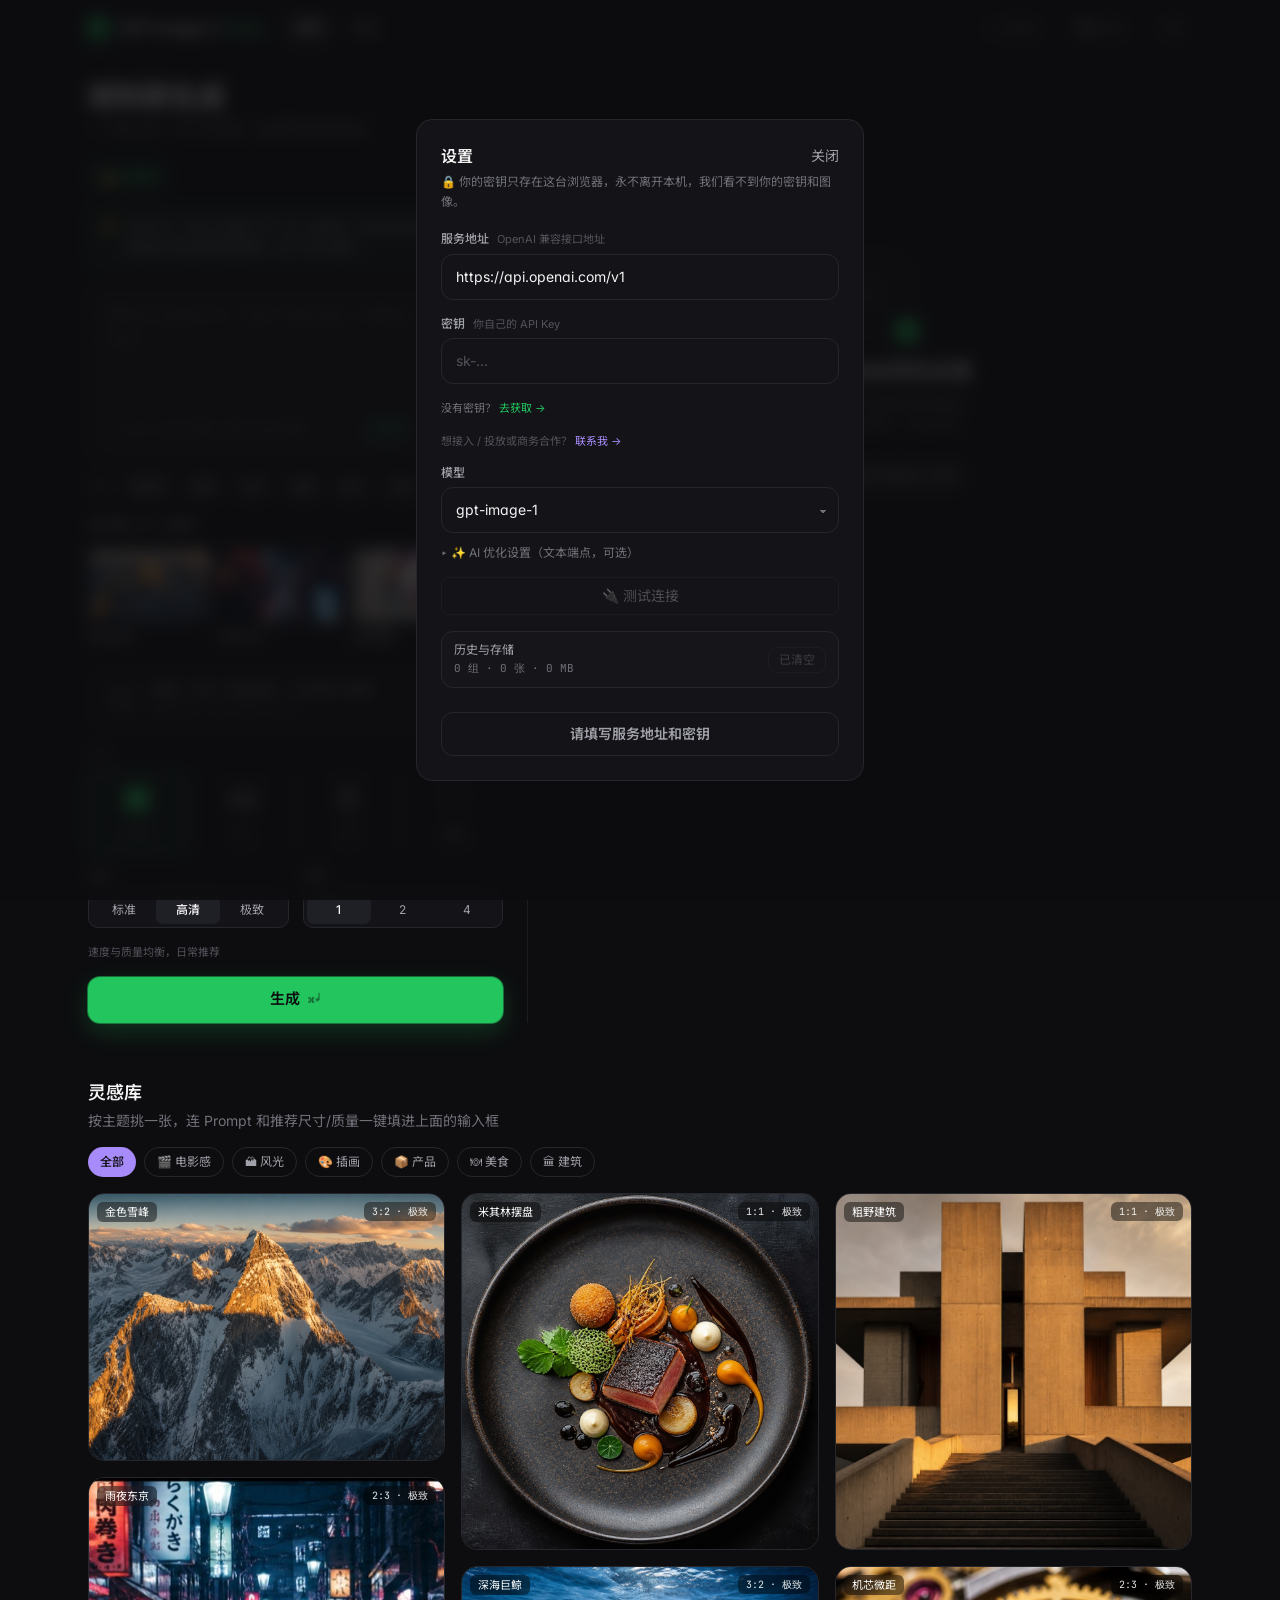
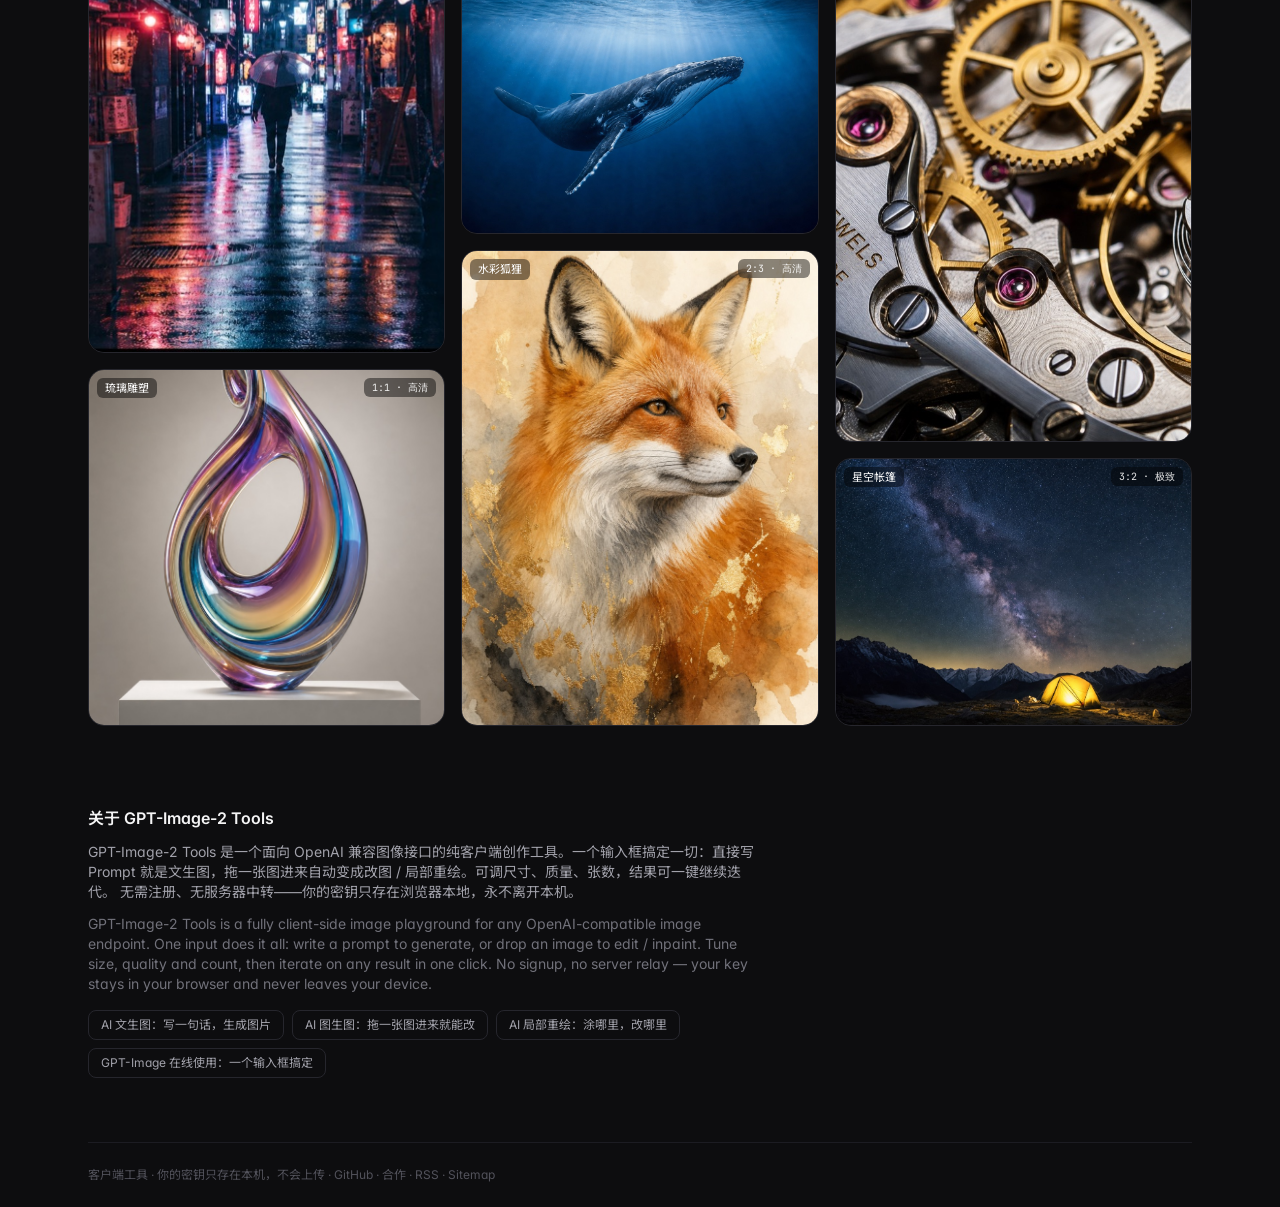
==== commit f5a61472: "sync build 2026-06-27T03:28:54Z" ====
--- a/index.html
+++ b/index.html
@@ -1,4 +1,4 @@
-<!DOCTYPE html><html lang="zh-CN"> <head><meta charset="utf-8"><meta name="viewport" content="width=device-width, initial-scale=1, viewport-fit=cover"><title>GPT-Image-2 Tools · 一个输入框，想到即生成</title><meta name="description" content="GPT-Image-2 Tools 是一个 AI 图像创作工具：写句话就出图，拖张图进来就能改。支持局部重绘与迭代，配置只存浏览器，你的密钥永不离开本机。"><link rel="canonical" href="https://image.markxian.cn/"><meta property="og:type" content="website"><meta property="og:title" content="GPT-Image-2 Tools · 一个输入框，想到即生成"><meta property="og:description" content="GPT-Image-2 Tools 是一个 AI 图像创作工具：写句话就出图，拖张图进来就能改。支持局部重绘与迭代，配置只存浏览器，你的密钥永不离开本机。"><meta property="og:url" content="https://image.markxian.cn/"><meta property="og:image" content="https://image.markxian.cn/showcase/peaks.jpg"><meta property="og:image:width" content="1536"><meta property="og:image:height" content="1024"><meta name="twitter:card" content="summary_large_image"><meta name="twitter:image" content="https://image.markxian.cn/showcase/peaks.jpg"><link rel="preconnect" href="https://fonts.googleapis.com"><link rel="preconnect" href="https://fonts.gstatic.com" crossorigin><link href="https://fonts.googleapis.com/css2?family=Inter:wght@400;500;600;700&family=Noto+Sans+SC:wght@400;500;600;700&family=JetBrains+Mono:wght@400;500&display=swap" rel="stylesheet"><link rel="stylesheet" href="/_astro/_slug_.C3r3TRaz.css"><script type="module" src="/_astro/hoisted.CZ3wqX6c.js"></script></head> <body> <header class="sticky top-0 z-30 border-b border-linesoft bg-ink/80 backdrop-blur"> <div class="mx-auto flex h-14 max-w-6xl items-center gap-5 px-4 sm:px-6"> <a href="/" class="flex items-center gap-2.5"> <span class="flex h-[22px] w-[22px] items-center justify-center rounded-md" style="background:linear-gradient(135deg,#22c55e,#0e7a3b);box-shadow:0 0 0 1px rgba(34,197,94,.3),0 4px 12px rgba(34,197,94,.25)"> <svg width="11" height="11" viewBox="0 0 12 12" fill="none"><path d="M6 1.5 L8 6 L6 10.5 L4 6 Z" fill="#0d0d0f"></path></svg> </span> <span class="font-semibold tracking-tight">GPT-Image-2 <span class="text-grass">Tools</span></span> </a> <nav class="flex gap-1 text-sm"> <a href="/" data-i18n="nav.create" class="rounded-lg px-3 py-1.5 transition bg-panel2 font-medium text-fg"> 创作 </a><a href="/gallery" data-i18n="nav.history" class="rounded-lg px-3 py-1.5 transition text-fg2 hover:bg-panel2"> 历史 </a> </nav> <div class="flex-1"></div> <div class="hidden items-center gap-1.5 rounded-lg border border-line px-2.5 py-1.5 text-xs text-mut sm:flex" id="conn-pill"> <span class="h-1.5 w-1.5 rounded-full bg-mut2"></span> <span>未连接</span> </div> <a href="https://github.com/xianjianlf2/gpt-image-2-tools" target="_blank" rel="noopener" title="Star on GitHub" aria-label="GitHub" class="flex items-center gap-1.5 rounded-lg border border-line px-2.5 py-1.5 text-xs text-fg2 transition hover:border-[#3a3a44] hover:text-fg"> <svg width="15" height="15" viewBox="0 0 16 16" fill="currentColor" aria-hidden="true"><path d="M8 0C3.58 0 0 3.58 0 8c0 3.54 2.29 6.53 5.47 7.59.4.07.55-.17.55-.38 0-.19-.01-.82-.01-1.49-2.01.37-2.53-.49-2.69-.94-.09-.23-.48-.94-.82-1.13-.28-.15-.68-.52-.01-.53.63-.01 1.08.58 1.23.82.72 1.21 1.87.87 2.33.66.07-.52.28-.87.51-1.07-1.78-.2-3.64-.89-3.64-3.95 0-.87.31-1.59.82-2.15-.08-.2-.36-1.02.08-2.12 0 0 .67-.21 2.2.82a7.6 7.6 0 0 1 2-.27c.68 0 1.36.09 2 .27 1.53-1.04 2.2-.82 2.2-.82.44 1.1.16 1.92.08 2.12.51.56.82 1.27.82 2.15 0 3.07-1.87 3.75-3.65 3.95.29.25.54.73.54 1.48 0 1.07-.01 1.93-.01 2.2 0 .21.15.46.55.38A8.01 8.01 0 0 0 16 8c0-4.42-3.58-8-8-8z"></path></svg> <span class="hidden sm:inline">Star</span> </a> <style>astro-island,astro-slot,astro-static-slot{display:contents}</style><script>(()=>{var e=async t=>{await(await t())()};(self.Astro||(self.Astro={})).load=e;window.dispatchEvent(new Event("astro:load"));})();;(()=>{var A=Object.defineProperty;var g=(i,o,a)=>o in i?A(i,o,{enumerable:!0,configurable:!0,writable:!0,value:a}):i[o]=a;var d=(i,o,a)=>g(i,typeof o!="symbol"?o+"":o,a);{let i={0:t=>m(t),1:t=>a(t),2:t=>new RegExp(t),3:t=>new Date(t),4:t=>new Map(a(t)),5:t=>new Set(a(t)),6:t=>BigInt(t),7:t=>new URL(t),8:t=>new Uint8Array(t),9:t=>new Uint16Array(t),10:t=>new Uint32Array(t),11:t=>1/0*t},o=t=>{let[l,e]=t;return l in i?i[l](e):void 0},a=t=>t.map(o),m=t=>typeof t!="object"||t===null?t:Object.fromEntries(Object.entries(t).map(([l,e])=>[l,o(e)]));class y extends HTMLElement{constructor(){super(...arguments);d(this,"Component");d(this,"hydrator");d(this,"hydrate",async()=>{var b;if(!this.hydrator||!this.isConnected)return;let e=(b=this.parentElement)==null?void 0:b.closest("astro-island[ssr]");if(e){e.addEventListener("astro:hydrate",this.hydrate,{once:!0});return}let c=this.querySelectorAll("astro-slot"),n={},h=this.querySelectorAll("template[data-astro-template]");for(let r of h){let s=r.closest(this.tagName);s!=null&&s.isSameNode(this)&&(n[r.getAttribute("data-astro-template")||"default"]=r.innerHTML,r.remove())}for(let r of c){let s=r.closest(this.tagName);s!=null&&s.isSameNode(this)&&(n[r.getAttribute("name")||"default"]=r.innerHTML)}let p;try{p=this.hasAttribute("props")?m(JSON.parse(this.getAttribute("props"))):{}}catch(r){let s=this.getAttribute("component-url")||"<unknown>",v=this.getAttribute("component-export");throw v&&(s+=` (export ${v})`),console.error(`[hydrate] Error parsing props for component ${s}`,this.getAttribute("props"),r),r}let u;await this.hydrator(this)(this.Component,p,n,{client:this.getAttribute("client")}),this.removeAttribute("ssr"),this.dispatchEvent(new CustomEvent("astro:hydrate"))});d(this,"unmount",()=>{this.isConnected||this.dispatchEvent(new CustomEvent("astro:unmount"))})}disconnectedCallback(){document.removeEventListener("astro:after-swap",this.unmount),document.addEventListener("astro:after-swap",this.unmount,{once:!0})}connectedCallback(){if(!this.hasAttribute("await-children")||document.readyState==="interactive"||document.readyState==="complete")this.childrenConnectedCallback();else{let e=()=>{document.removeEventListener("DOMContentLoaded",e),c.disconnect(),this.childrenConnectedCallback()},c=new MutationObserver(()=>{var n;((n=this.lastChild)==null?void 0:n.nodeType)===Node.COMMENT_NODE&&this.lastChild.nodeValue==="astro:end"&&(this.lastChild.remove(),e())});c.observe(this,{childList:!0}),document.addEventListener("DOMContentLoaded",e)}}async childrenConnectedCallback(){let e=this.getAttribute("before-hydration-url");e&&await import(e),this.start()}async start(){let e=JSON.parse(this.getAttribute("opts")),c=this.getAttribute("client");if(Astro[c]===void 0){window.addEventListener(`astro:${c}`,()=>this.start(),{once:!0});return}try{await Astro[c](async()=>{let n=this.getAttribute("renderer-url"),[h,{default:p}]=await Promise.all([import(this.getAttribute("component-url")),n?import(n):()=>()=>{}]),u=this.getAttribute("component-export")||"default";if(!u.includes("."))this.Component=h[u];else{this.Component=h;for(let f of u.split("."))this.Component=this.Component[f]}return this.hydrator=p,this.hydrate},e,this)}catch(n){console.error(`[astro-island] Error hydrating ${this.getAttribute("component-url")}`,n)}}attributeChangedCallback(){this.hydrate()}}d(y,"observedAttributes",["props"]),customElements.get("astro-island")||customElements.define("astro-island",y)}})();</script><astro-island uid="ZN1GRr" prefix="r2" component-url="/_astro/LangToggle.DniJho3q.js" component-export="default" renderer-url="/_astro/client.DrE9CFQR.js" props="{}" ssr="" client="load" opts="{&quot;name&quot;:&quot;LangToggle&quot;,&quot;value&quot;:true}" await-children=""><button class="rounded-lg border border-line px-2.5 py-1.5 text-xs text-fg2 transition hover:border-[#3a3a44] hover:text-fg" title="中 / EN">EN</button><!--astro:end--></astro-island> </div> </header> <main class="mx-auto max-w-6xl px-4 py-6 sm:px-6">  <section class="mb-6"> <h1 class="text-2xl font-bold tracking-tight sm:text-[28px]" data-i18n="hero.title">想到即生成</h1> <p class="mt-1.5 text-sm text-mut" data-i18n="hero.sub">一个输入框：写文字成图，拖张图进来就能改</p> </section> <script>(()=>{var e=async t=>{await(await t())()};(self.Astro||(self.Astro={})).only=e;window.dispatchEvent(new Event("astro:only"));})();</script><astro-island uid="Z2fDtBW" component-url="/_astro/Playground.D10R4194.js" component-export="default" renderer-url="/_astro/client.DrE9CFQR.js" props="{}" ssr="" client="only" opts="{&quot;name&quot;:&quot;Playground&quot;,&quot;value&quot;:&quot;react&quot;}"></astro-island> <script>(()=>{var l=(o,t)=>{let i=async()=>{await(await o())()},e=typeof t.value=="object"?t.value:void 0,s={timeout:e==null?void 0:e.timeout};"requestIdleCallback"in window?window.requestIdleCallback(i,s):setTimeout(i,s.timeout||200)};(self.Astro||(self.Astro={})).idle=l;window.dispatchEvent(new Event("astro:idle"));})();</script><astro-island uid="Z2ao1sF" prefix="r0" component-url="/_astro/UsageStat.B1WzV32Q.js" component-export="default" renderer-url="/_astro/client.DrE9CFQR.js" props="{}" ssr="" client="idle" opts="{&quot;name&quot;:&quot;UsageStat&quot;,&quot;value&quot;:true}"></astro-island> <script>(()=>{var l=(s,i,o)=>{let r=async()=>{await(await s())()},t=typeof i.value=="object"?i.value:void 0,c={rootMargin:t==null?void 0:t.rootMargin},n=new IntersectionObserver(e=>{for(let a of e)if(a.isIntersecting){n.disconnect(),r();break}},c);for(let e of o.children)n.observe(e)};(self.Astro||(self.Astro={})).visible=l;window.dispatchEvent(new Event("astro:visible"));})();</script><astro-island uid="1jo6eS" prefix="r1" component-url="/_astro/Showcase.Cr__C7Kj.js" component-export="default" renderer-url="/_astro/client.DrE9CFQR.js" props="{}" ssr="" client="visible" opts="{&quot;name&quot;:&quot;Showcase&quot;,&quot;value&quot;:true}" await-children=""><section class="mt-14"><div class="mb-4"><h2 class="text-lg font-semibold text-fg">灵感库</h2><p class="mt-1 text-sm text-mut">按主题挑一张，连 Prompt 和推荐尺寸/质量一键填进上面的输入框</p></div><div class="mb-4 flex flex-wrap gap-2"><button class="rounded-full px-3 py-1.5 text-xs transition bg-iris font-medium text-ink">全部</button><button class="rounded-full px-3 py-1.5 text-xs transition border border-line text-fg2 hover:border-iris/50">🎬 电影感</button><button class="rounded-full px-3 py-1.5 text-xs transition border border-line text-fg2 hover:border-iris/50">🏔 风光</button><button class="rounded-full px-3 py-1.5 text-xs transition border border-line text-fg2 hover:border-iris/50">🎨 插画</button><button class="rounded-full px-3 py-1.5 text-xs transition border border-line text-fg2 hover:border-iris/50">📦 产品</button><button class="rounded-full px-3 py-1.5 text-xs transition border border-line text-fg2 hover:border-iris/50">🍽 美食</button><button class="rounded-full px-3 py-1.5 text-xs transition border border-line text-fg2 hover:border-iris/50">🏛 建筑</button></div><div class="[column-fill:_balance] gap-4 sm:columns-2 lg:columns-3"><div class="group relative mb-4 block w-full cursor-pointer overflow-hidden rounded-2xl border border-line text-left transition hover:border-iris/50"><img src="/showcase/peaks.jpg" alt="金色雪峰" class="w-full aspect-[4/3] object-cover" loading="lazy"/><div class="absolute inset-0 flex flex-col justify-end bg-gradient-to-t from-black/85 via-black/20 to-transparent p-3 opacity-0 transition group-hover:opacity-100"><div class="line-clamp-3 text-[12px] leading-snug text-neutral-200">航拍金色时刻的雪山群峰，戏剧性光影，fine-art 风光摄影，超细节</div><div class="mt-2 flex items-center gap-2"><span class="inline-flex items-center gap-1 rounded-lg bg-iris px-2.5 py-1 text-[11px] font-medium text-ink">↑ <!-- -->用这个 Prompt 创作</span><button class="inline-flex items-center gap-1 rounded-lg border border-white/25 bg-black/40 px-2.5 py-1 text-[11px] text-white backdrop-blur transition hover:bg-black/60">⧉ 复制 Prompt</button></div></div><span class="absolute left-2 top-2 rounded-md bg-black/45 px-2 py-0.5 text-[11px] text-white backdrop-blur transition group-hover:opacity-0">金色雪峰</span><span class="absolute right-2 top-2 rounded-md bg-black/45 px-2 py-0.5 font-mono text-[10px] text-white/90 backdrop-blur transition group-hover:opacity-0">3:2<!-- --> · <!-- -->极致</span></div><div class="group relative mb-4 block w-full cursor-pointer overflow-hidden rounded-2xl border border-line text-left transition hover:border-iris/50"><img src="/showcase/tokyo.jpg" alt="雨夜东京" class="w-full aspect-[3/4] object-cover" loading="lazy"/><div class="absolute inset-0 flex flex-col justify-end bg-gradient-to-t from-black/85 via-black/20 to-transparent p-3 opacity-0 transition group-hover:opacity-100"><div class="line-clamp-3 text-[12px] leading-snug text-neutral-200">雨夜东京小巷，霓虹倒影，电影感，宽银幕，氛围阴郁，超细节</div><div class="mt-2 flex items-center gap-2"><span class="inline-flex items-center gap-1 rounded-lg bg-iris px-2.5 py-1 text-[11px] font-medium text-ink">↑ <!-- -->用这个 Prompt 创作</span><button class="inline-flex items-center gap-1 rounded-lg border border-white/25 bg-black/40 px-2.5 py-1 text-[11px] text-white backdrop-blur transition hover:bg-black/60">⧉ 复制 Prompt</button></div></div><span class="absolute left-2 top-2 rounded-md bg-black/45 px-2 py-0.5 text-[11px] text-white backdrop-blur transition group-hover:opacity-0">雨夜东京</span><span class="absolute right-2 top-2 rounded-md bg-black/45 px-2 py-0.5 font-mono text-[10px] text-white/90 backdrop-blur transition group-hover:opacity-0">2:3<!-- --> · <!-- -->极致</span></div><div class="group relative mb-4 block w-full cursor-pointer overflow-hidden rounded-2xl border border-line text-left transition hover:border-iris/50"><img src="/showcase/glass.jpg" alt="琉璃雕塑" class="w-full aspect-square object-cover" loading="lazy"/><div class="absolute inset-0 flex flex-col justify-end bg-gradient-to-t from-black/85 via-black/20 to-transparent p-3 opacity-0 transition group-hover:opacity-100"><div class="line-clamp-3 text-[12px] leading-snug text-neutral-200">基座上的虹彩吹制玻璃雕塑，柔和影棚光，3D 渲染，质感高级</div><div class="mt-2 flex items-center gap-2"><span class="inline-flex items-center gap-1 rounded-lg bg-iris px-2.5 py-1 text-[11px] font-medium text-ink">↑ <!-- -->用这个 Prompt 创作</span><button class="inline-flex items-center gap-1 rounded-lg border border-white/25 bg-black/40 px-2.5 py-1 text-[11px] text-white backdrop-blur transition hover:bg-black/60">⧉ 复制 Prompt</button></div></div><span class="absolute left-2 top-2 rounded-md bg-black/45 px-2 py-0.5 text-[11px] text-white backdrop-blur transition group-hover:opacity-0">琉璃雕塑</span><span class="absolute right-2 top-2 rounded-md bg-black/45 px-2 py-0.5 font-mono text-[10px] text-white/90 backdrop-blur transition group-hover:opacity-0">1:1<!-- --> · <!-- -->高清</span></div><div class="group relative mb-4 block w-full cursor-pointer overflow-hidden rounded-2xl border border-line text-left transition hover:border-iris/50"><img src="/showcase/plating.jpg" alt="米其林摆盘" class="w-full aspect-square object-cover" loading="lazy"/><div class="absolute inset-0 flex flex-col justify-end bg-gradient-to-t from-black/85 via-black/20 to-transparent p-3 opacity-0 transition group-hover:opacity-100"><div class="line-clamp-3 text-[12px] leading-snug text-neutral-200">深色陶瓷上的米其林精致摆盘，俯视，杂志级美食摄影，戏剧光影</div><div class="mt-2 flex items-center gap-2"><span class="inline-flex items-center gap-1 rounded-lg bg-iris px-2.5 py-1 text-[11px] font-medium text-ink">↑ <!-- -->用这个 Prompt 创作</span><button class="inline-flex items-center gap-1 rounded-lg border border-white/25 bg-black/40 px-2.5 py-1 text-[11px] text-white backdrop-blur transition hover:bg-black/60">⧉ 复制 Prompt</button></div></div><span class="absolute left-2 top-2 rounded-md bg-black/45 px-2 py-0.5 text-[11px] text-white backdrop-blur transition group-hover:opacity-0">米其林摆盘</span><span class="absolute right-2 top-2 rounded-md bg-black/45 px-2 py-0.5 font-mono text-[10px] text-white/90 backdrop-blur transition group-hover:opacity-0">1:1<!-- --> · <!-- -->极致</span></div><div class="group relative mb-4 block w-full cursor-pointer overflow-hidden rounded-2xl border border-line text-left transition hover:border-iris/50"><img src="/showcase/whale.jpg" alt="深海巨鲸" class="w-full aspect-[4/3] object-cover" loading="lazy"/><div class="absolute inset-0 flex flex-col justify-end bg-gradient-to-t from-black/85 via-black/20 to-transparent p-3 opacity-0 transition group-hover:opacity-100"><div class="line-clamp-3 text-[12px] leading-snug text-neutral-200">深蓝海中的座头鲸，光束，fine-art 水下摄影，宁静，超细节</div><div class="mt-2 flex items-center gap-2"><span class="inline-flex items-center gap-1 rounded-lg bg-iris px-2.5 py-1 text-[11px] font-medium text-ink">↑ <!-- -->用这个 Prompt 创作</span><button class="inline-flex items-center gap-1 rounded-lg border border-white/25 bg-black/40 px-2.5 py-1 text-[11px] text-white backdrop-blur transition hover:bg-black/60">⧉ 复制 Prompt</button></div></div><span class="absolute left-2 top-2 rounded-md bg-black/45 px-2 py-0.5 text-[11px] text-white backdrop-blur transition group-hover:opacity-0">深海巨鲸</span><span class="absolute right-2 top-2 rounded-md bg-black/45 px-2 py-0.5 font-mono text-[10px] text-white/90 backdrop-blur transition group-hover:opacity-0">3:2<!-- --> · <!-- -->极致</span></div><div class="group relative mb-4 block w-full cursor-pointer overflow-hidden rounded-2xl border border-line text-left transition hover:border-iris/50"><img src="/showcase/fox.jpg" alt="水彩狐狸" class="w-full aspect-[3/4] object-cover" loading="lazy"/><div class="absolute inset-0 flex flex-col justify-end bg-gradient-to-t from-black/85 via-black/20 to-transparent p-3 opacity-0 transition group-hover:opacity-100"><div class="line-clamp-3 text-[12px] leading-snug text-neutral-200">优雅红狐肖像，柔和水彩，金箔点缀，博物馆级质感</div><div class="mt-2 flex items-center gap-2"><span class="inline-flex items-center gap-1 rounded-lg bg-iris px-2.5 py-1 text-[11px] font-medium text-ink">↑ <!-- -->用这个 Prompt 创作</span><button class="inline-flex items-center gap-1 rounded-lg border border-white/25 bg-black/40 px-2.5 py-1 text-[11px] text-white backdrop-blur transition hover:bg-black/60">⧉ 复制 Prompt</button></div></div><span class="absolute left-2 top-2 rounded-md bg-black/45 px-2 py-0.5 text-[11px] text-white backdrop-blur transition group-hover:opacity-0">水彩狐狸</span><span class="absolute right-2 top-2 rounded-md bg-black/45 px-2 py-0.5 font-mono text-[10px] text-white/90 backdrop-blur transition group-hover:opacity-0">2:3<!-- --> · <!-- -->高清</span></div><div class="group relative mb-4 block w-full cursor-pointer overflow-hidden rounded-2xl border border-line text-left transition hover:border-iris/50"><img src="/showcase/brutalist.jpg" alt="粗野建筑" class="w-full aspect-square object-cover" loading="lazy"/><div class="absolute inset-0 flex flex-col justify-end bg-gradient-to-t from-black/85 via-black/20 to-transparent p-3 opacity-0 transition group-hover:opacity-100"><div class="line-clamp-3 text-[12px] leading-snug text-neutral-200">金色时刻的粗野主义混凝土建筑，强烈光影，对称构图，fine-art</div><div class="mt-2 flex items-center gap-2"><span class="inline-flex items-center gap-1 rounded-lg bg-iris px-2.5 py-1 text-[11px] font-medium text-ink">↑ <!-- -->用这个 Prompt 创作</span><button class="inline-flex items-center gap-1 rounded-lg border border-white/25 bg-black/40 px-2.5 py-1 text-[11px] text-white backdrop-blur transition hover:bg-black/60">⧉ 复制 Prompt</button></div></div><span class="absolute left-2 top-2 rounded-md bg-black/45 px-2 py-0.5 text-[11px] text-white backdrop-blur transition group-hover:opacity-0">粗野建筑</span><span class="absolute right-2 top-2 rounded-md bg-black/45 px-2 py-0.5 font-mono text-[10px] text-white/90 backdrop-blur transition group-hover:opacity-0">1:1<!-- --> · <!-- -->极致</span></div><div class="group relative mb-4 block w-full cursor-pointer overflow-hidden rounded-2xl border border-line text-left transition hover:border-iris/50"><img src="/showcase/watch.jpg" alt="机芯微距" class="w-full aspect-[3/4] object-cover" loading="lazy"/><div class="absolute inset-0 flex flex-col justify-end bg-gradient-to-t from-black/85 via-black/20 to-transparent p-3 opacity-0 transition group-hover:opacity-100"><div class="line-clamp-3 text-[12px] leading-snug text-neutral-200">奢华机械腕表机芯微距，黄铜与宝石，戏剧光影，超细节</div><div class="mt-2 flex items-center gap-2"><span class="inline-flex items-center gap-1 rounded-lg bg-iris px-2.5 py-1 text-[11px] font-medium text-ink">↑ <!-- -->用这个 Prompt 创作</span><button class="inline-flex items-center gap-1 rounded-lg border border-white/25 bg-black/40 px-2.5 py-1 text-[11px] text-white backdrop-blur transition hover:bg-black/60">⧉ 复制 Prompt</button></div></div><span class="absolute left-2 top-2 rounded-md bg-black/45 px-2 py-0.5 text-[11px] text-white backdrop-blur transition group-hover:opacity-0">机芯微距</span><span class="absolute right-2 top-2 rounded-md bg-black/45 px-2 py-0.5 font-mono text-[10px] text-white/90 backdrop-blur transition group-hover:opacity-0">2:3<!-- --> · <!-- -->极致</span></div><div class="group relative mb-4 block w-full cursor-pointer overflow-hidden rounded-2xl border border-line text-left transition hover:border-iris/50"><img src="/showcase/camp.jpg" alt="星空帐篷" class="w-full aspect-[4/3] object-cover" loading="lazy"/><div class="absolute inset-0 flex flex-col justify-end bg-gradient-to-t from-black/85 via-black/20 to-transparent p-3 opacity-0 transition group-hover:opacity-100"><div class="line-clamp-3 text-[12px] leading-snug text-neutral-200">银河下的发光帐篷，群山剪影，长曝光，电影感，宁静</div><div class="mt-2 flex items-center gap-2"><span class="inline-flex items-center gap-1 rounded-lg bg-iris px-2.5 py-1 text-[11px] font-medium text-ink">↑ <!-- -->用这个 Prompt 创作</span><button class="inline-flex items-center gap-1 rounded-lg border border-white/25 bg-black/40 px-2.5 py-1 text-[11px] text-white backdrop-blur transition hover:bg-black/60">⧉ 复制 Prompt</button></div></div><span class="absolute left-2 top-2 rounded-md bg-black/45 px-2 py-0.5 text-[11px] text-white backdrop-blur transition group-hover:opacity-0">星空帐篷</span><span class="absolute right-2 top-2 rounded-md bg-black/45 px-2 py-0.5 font-mono text-[10px] text-white/90 backdrop-blur transition group-hover:opacity-0">3:2<!-- --> · <!-- -->极致</span></div></div></section><!--astro:end--></astro-island>  <section class="mt-16 max-w-2xl space-y-3 text-sm text-fg2"> <h2 class="text-base font-semibold text-fg">关于 GPT-Image-2 Tools</h2> <p>
+<!DOCTYPE html><html lang="zh-CN"> <head><meta charset="utf-8"><meta name="viewport" content="width=device-width, initial-scale=1, viewport-fit=cover"><title>GPT-Image-2 Tools · 一个输入框，想到即生成</title><meta name="description" content="GPT-Image-2 Tools 是一个 AI 图像创作工具：写句话就出图，拖张图进来就能改。支持局部重绘与迭代，配置只存浏览器，你的密钥永不离开本机。"><link rel="canonical" href="https://image.markxian.cn/"><meta property="og:type" content="website"><meta property="og:title" content="GPT-Image-2 Tools · 一个输入框，想到即生成"><meta property="og:description" content="GPT-Image-2 Tools 是一个 AI 图像创作工具：写句话就出图，拖张图进来就能改。支持局部重绘与迭代，配置只存浏览器，你的密钥永不离开本机。"><meta property="og:url" content="https://image.markxian.cn/"><meta property="og:image" content="https://image.markxian.cn/showcase/peaks.jpg"><meta property="og:image:width" content="1536"><meta property="og:image:height" content="1024"><meta name="twitter:card" content="summary_large_image"><meta name="twitter:image" content="https://image.markxian.cn/showcase/peaks.jpg"><link rel="preconnect" href="https://fonts.googleapis.com"><link rel="preconnect" href="https://fonts.gstatic.com" crossorigin><link href="https://fonts.googleapis.com/css2?family=Inter:wght@400;500;600;700&family=Noto+Sans+SC:wght@400;500;600;700&family=JetBrains+Mono:wght@400;500&display=swap" rel="stylesheet"><link rel="stylesheet" href="/_astro/_slug_.CPtKIKen.css"><script type="module" src="/_astro/hoisted.BUeV5G2n.js"></script></head> <body> <header class="sticky top-0 z-30 border-b border-linesoft bg-ink/80 backdrop-blur"> <div class="mx-auto flex h-14 max-w-6xl items-center gap-5 px-4 sm:px-6"> <a href="/" class="flex items-center gap-2.5"> <span class="flex h-[22px] w-[22px] items-center justify-center rounded-md" style="background:linear-gradient(135deg,#22c55e,#0e7a3b);box-shadow:0 0 0 1px rgba(34,197,94,.3),0 4px 12px rgba(34,197,94,.25)"> <svg width="11" height="11" viewBox="0 0 12 12" fill="none"><path d="M6 1.5 L8 6 L6 10.5 L4 6 Z" fill="#0d0d0f"></path></svg> </span> <span class="font-semibold tracking-tight">GPT-Image-2 <span class="text-grass">Tools</span></span> </a> <nav class="flex gap-1 text-sm"> <a href="/" data-i18n="nav.create" class="rounded-lg px-3 py-1.5 transition bg-panel2 font-medium text-fg"> 创作 </a><a href="/gallery" data-i18n="nav.history" class="rounded-lg px-3 py-1.5 transition text-fg2 hover:bg-panel2"> 历史 </a> </nav> <div class="flex-1"></div> <div class="hidden items-center gap-1.5 rounded-lg border border-line px-2.5 py-1.5 text-xs text-mut sm:flex" id="conn-pill"> <span class="h-1.5 w-1.5 rounded-full bg-mut2"></span> <span>未连接</span> </div> <a href="https://github.com/xianjianlf2/gpt-image-2-tools" target="_blank" rel="noopener" title="Star on GitHub" aria-label="GitHub" class="flex items-center gap-1.5 rounded-lg border border-line px-2.5 py-1.5 text-xs text-fg2 transition hover:border-[#3a3a44] hover:text-fg"> <svg width="15" height="15" viewBox="0 0 16 16" fill="currentColor" aria-hidden="true"><path d="M8 0C3.58 0 0 3.58 0 8c0 3.54 2.29 6.53 5.47 7.59.4.07.55-.17.55-.38 0-.19-.01-.82-.01-1.49-2.01.37-2.53-.49-2.69-.94-.09-.23-.48-.94-.82-1.13-.28-.15-.68-.52-.01-.53.63-.01 1.08.58 1.23.82.72 1.21 1.87.87 2.33.66.07-.52.28-.87.51-1.07-1.78-.2-3.64-.89-3.64-3.95 0-.87.31-1.59.82-2.15-.08-.2-.36-1.02.08-2.12 0 0 .67-.21 2.2.82a7.6 7.6 0 0 1 2-.27c.68 0 1.36.09 2 .27 1.53-1.04 2.2-.82 2.2-.82.44 1.1.16 1.92.08 2.12.51.56.82 1.27.82 2.15 0 3.07-1.87 3.75-3.65 3.95.29.25.54.73.54 1.48 0 1.07-.01 1.93-.01 2.2 0 .21.15.46.55.38A8.01 8.01 0 0 0 16 8c0-4.42-3.58-8-8-8z"></path></svg> <span class="hidden sm:inline">Star</span> </a> <style>astro-island,astro-slot,astro-static-slot{display:contents}</style><script>(()=>{var e=async t=>{await(await t())()};(self.Astro||(self.Astro={})).load=e;window.dispatchEvent(new Event("astro:load"));})();;(()=>{var A=Object.defineProperty;var g=(i,o,a)=>o in i?A(i,o,{enumerable:!0,configurable:!0,writable:!0,value:a}):i[o]=a;var d=(i,o,a)=>g(i,typeof o!="symbol"?o+"":o,a);{let i={0:t=>m(t),1:t=>a(t),2:t=>new RegExp(t),3:t=>new Date(t),4:t=>new Map(a(t)),5:t=>new Set(a(t)),6:t=>BigInt(t),7:t=>new URL(t),8:t=>new Uint8Array(t),9:t=>new Uint16Array(t),10:t=>new Uint32Array(t),11:t=>1/0*t},o=t=>{let[l,e]=t;return l in i?i[l](e):void 0},a=t=>t.map(o),m=t=>typeof t!="object"||t===null?t:Object.fromEntries(Object.entries(t).map(([l,e])=>[l,o(e)]));class y extends HTMLElement{constructor(){super(...arguments);d(this,"Component");d(this,"hydrator");d(this,"hydrate",async()=>{var b;if(!this.hydrator||!this.isConnected)return;let e=(b=this.parentElement)==null?void 0:b.closest("astro-island[ssr]");if(e){e.addEventListener("astro:hydrate",this.hydrate,{once:!0});return}let c=this.querySelectorAll("astro-slot"),n={},h=this.querySelectorAll("template[data-astro-template]");for(let r of h){let s=r.closest(this.tagName);s!=null&&s.isSameNode(this)&&(n[r.getAttribute("data-astro-template")||"default"]=r.innerHTML,r.remove())}for(let r of c){let s=r.closest(this.tagName);s!=null&&s.isSameNode(this)&&(n[r.getAttribute("name")||"default"]=r.innerHTML)}let p;try{p=this.hasAttribute("props")?m(JSON.parse(this.getAttribute("props"))):{}}catch(r){let s=this.getAttribute("component-url")||"<unknown>",v=this.getAttribute("component-export");throw v&&(s+=` (export ${v})`),console.error(`[hydrate] Error parsing props for component ${s}`,this.getAttribute("props"),r),r}let u;await this.hydrator(this)(this.Component,p,n,{client:this.getAttribute("client")}),this.removeAttribute("ssr"),this.dispatchEvent(new CustomEvent("astro:hydrate"))});d(this,"unmount",()=>{this.isConnected||this.dispatchEvent(new CustomEvent("astro:unmount"))})}disconnectedCallback(){document.removeEventListener("astro:after-swap",this.unmount),document.addEventListener("astro:after-swap",this.unmount,{once:!0})}connectedCallback(){if(!this.hasAttribute("await-children")||document.readyState==="interactive"||document.readyState==="complete")this.childrenConnectedCallback();else{let e=()=>{document.removeEventListener("DOMContentLoaded",e),c.disconnect(),this.childrenConnectedCallback()},c=new MutationObserver(()=>{var n;((n=this.lastChild)==null?void 0:n.nodeType)===Node.COMMENT_NODE&&this.lastChild.nodeValue==="astro:end"&&(this.lastChild.remove(),e())});c.observe(this,{childList:!0}),document.addEventListener("DOMContentLoaded",e)}}async childrenConnectedCallback(){let e=this.getAttribute("before-hydration-url");e&&await import(e),this.start()}async start(){let e=JSON.parse(this.getAttribute("opts")),c=this.getAttribute("client");if(Astro[c]===void 0){window.addEventListener(`astro:${c}`,()=>this.start(),{once:!0});return}try{await Astro[c](async()=>{let n=this.getAttribute("renderer-url"),[h,{default:p}]=await Promise.all([import(this.getAttribute("component-url")),n?import(n):()=>()=>{}]),u=this.getAttribute("component-export")||"default";if(!u.includes("."))this.Component=h[u];else{this.Component=h;for(let f of u.split("."))this.Component=this.Component[f]}return this.hydrator=p,this.hydrate},e,this)}catch(n){console.error(`[astro-island] Error hydrating ${this.getAttribute("component-url")}`,n)}}attributeChangedCallback(){this.hydrate()}}d(y,"observedAttributes",["props"]),customElements.get("astro-island")||customElements.define("astro-island",y)}})();</script><astro-island uid="ZN1GRr" prefix="r2" component-url="/_astro/LangToggle.CgZ-vjqJ.js" component-export="default" renderer-url="/_astro/client.DrE9CFQR.js" props="{}" ssr="" client="load" opts="{&quot;name&quot;:&quot;LangToggle&quot;,&quot;value&quot;:true}" await-children=""><button class="rounded-lg border border-line px-2.5 py-1.5 text-xs text-fg2 transition hover:border-[#3a3a44] hover:text-fg" title="中 / EN">EN</button><!--astro:end--></astro-island> </div> </header> <main class="mx-auto max-w-6xl px-4 py-6 sm:px-6">  <section class="mb-6"> <h1 class="text-2xl font-bold tracking-tight sm:text-[28px]" data-i18n="hero.title">想到即生成</h1> <p class="mt-1.5 text-sm text-mut" data-i18n="hero.sub">一个输入框：写文字成图，拖张图进来就能改</p> </section> <script>(()=>{var e=async t=>{await(await t())()};(self.Astro||(self.Astro={})).only=e;window.dispatchEvent(new Event("astro:only"));})();</script><astro-island uid="Z2fDtBW" component-url="/_astro/Playground.CpnSFmd-.js" component-export="default" renderer-url="/_astro/client.DrE9CFQR.js" props="{}" ssr="" client="only" opts="{&quot;name&quot;:&quot;Playground&quot;,&quot;value&quot;:&quot;react&quot;}"></astro-island> <script>(()=>{var l=(o,t)=>{let i=async()=>{await(await o())()},e=typeof t.value=="object"?t.value:void 0,s={timeout:e==null?void 0:e.timeout};"requestIdleCallback"in window?window.requestIdleCallback(i,s):setTimeout(i,s.timeout||200)};(self.Astro||(self.Astro={})).idle=l;window.dispatchEvent(new Event("astro:idle"));})();</script><astro-island uid="Z2ao1sF" prefix="r0" component-url="/_astro/UsageStat.DVK0DNaY.js" component-export="default" renderer-url="/_astro/client.DrE9CFQR.js" props="{}" ssr="" client="idle" opts="{&quot;name&quot;:&quot;UsageStat&quot;,&quot;value&quot;:true}"></astro-island> <script>(()=>{var l=(s,i,o)=>{let r=async()=>{await(await s())()},t=typeof i.value=="object"?i.value:void 0,c={rootMargin:t==null?void 0:t.rootMargin},n=new IntersectionObserver(e=>{for(let a of e)if(a.isIntersecting){n.disconnect(),r();break}},c);for(let e of o.children)n.observe(e)};(self.Astro||(self.Astro={})).visible=l;window.dispatchEvent(new Event("astro:visible"));})();</script><astro-island uid="1jo6eS" prefix="r1" component-url="/_astro/Showcase.DRrHOVsG.js" component-export="default" renderer-url="/_astro/client.DrE9CFQR.js" props="{}" ssr="" client="visible" opts="{&quot;name&quot;:&quot;Showcase&quot;,&quot;value&quot;:true}" await-children=""><section class="mt-14"><div class="mb-4"><h2 class="text-lg font-semibold text-fg">灵感库</h2><p class="mt-1 text-sm text-mut">按主题挑一张，连 Prompt 和推荐尺寸/质量一键填进上面的输入框</p></div><div class="mb-4 flex flex-wrap gap-2"><button class="rounded-full px-3 py-1.5 text-xs transition bg-iris font-medium text-ink">全部</button><button class="rounded-full px-3 py-1.5 text-xs transition border border-line text-fg2 hover:border-iris/50">🎬 电影感</button><button class="rounded-full px-3 py-1.5 text-xs transition border border-line text-fg2 hover:border-iris/50">🏔 风光</button><button class="rounded-full px-3 py-1.5 text-xs transition border border-line text-fg2 hover:border-iris/50">🎨 插画</button><button class="rounded-full px-3 py-1.5 text-xs transition border border-line text-fg2 hover:border-iris/50">📦 产品</button><button class="rounded-full px-3 py-1.5 text-xs transition border border-line text-fg2 hover:border-iris/50">🍽 美食</button><button class="rounded-full px-3 py-1.5 text-xs transition border border-line text-fg2 hover:border-iris/50">🏛 建筑</button></div><div class="[column-fill:_balance] gap-4 sm:columns-2 lg:columns-3"><div class="group relative mb-4 block w-full cursor-pointer overflow-hidden rounded-2xl border border-line text-left transition hover:border-iris/50"><img src="/showcase/peaks.jpg" alt="金色雪峰" class="w-full aspect-[4/3] object-cover" loading="lazy"/><div class="absolute inset-0 flex flex-col justify-end bg-gradient-to-t from-black/85 via-black/20 to-transparent p-3 opacity-0 transition group-hover:opacity-100"><div class="line-clamp-3 text-[12px] leading-snug text-neutral-200">航拍金色时刻的雪山群峰，戏剧性光影，fine-art 风光摄影，超细节</div><div class="mt-2 flex items-center gap-2"><span class="inline-flex items-center gap-1 rounded-lg bg-iris px-2.5 py-1 text-[11px] font-medium text-ink">↑ <!-- -->用这个 Prompt 创作</span><button class="inline-flex items-center gap-1 rounded-lg border border-white/25 bg-black/40 px-2.5 py-1 text-[11px] text-white backdrop-blur transition hover:bg-black/60">⧉ 复制 Prompt</button></div></div><span class="absolute left-2 top-2 rounded-md bg-black/45 px-2 py-0.5 text-[11px] text-white backdrop-blur transition group-hover:opacity-0">金色雪峰</span><span class="absolute right-2 top-2 rounded-md bg-black/45 px-2 py-0.5 font-mono text-[10px] text-white/90 backdrop-blur transition group-hover:opacity-0">3:2<!-- --> · <!-- -->极致</span></div><div class="group relative mb-4 block w-full cursor-pointer overflow-hidden rounded-2xl border border-line text-left transition hover:border-iris/50"><img src="/showcase/tokyo.jpg" alt="雨夜东京" class="w-full aspect-[3/4] object-cover" loading="lazy"/><div class="absolute inset-0 flex flex-col justify-end bg-gradient-to-t from-black/85 via-black/20 to-transparent p-3 opacity-0 transition group-hover:opacity-100"><div class="line-clamp-3 text-[12px] leading-snug text-neutral-200">雨夜东京小巷，霓虹倒影，电影感，宽银幕，氛围阴郁，超细节</div><div class="mt-2 flex items-center gap-2"><span class="inline-flex items-center gap-1 rounded-lg bg-iris px-2.5 py-1 text-[11px] font-medium text-ink">↑ <!-- -->用这个 Prompt 创作</span><button class="inline-flex items-center gap-1 rounded-lg border border-white/25 bg-black/40 px-2.5 py-1 text-[11px] text-white backdrop-blur transition hover:bg-black/60">⧉ 复制 Prompt</button></div></div><span class="absolute left-2 top-2 rounded-md bg-black/45 px-2 py-0.5 text-[11px] text-white backdrop-blur transition group-hover:opacity-0">雨夜东京</span><span class="absolute right-2 top-2 rounded-md bg-black/45 px-2 py-0.5 font-mono text-[10px] text-white/90 backdrop-blur transition group-hover:opacity-0">2:3<!-- --> · <!-- -->极致</span></div><div class="group relative mb-4 block w-full cursor-pointer overflow-hidden rounded-2xl border border-line text-left transition hover:border-iris/50"><img src="/showcase/glass.jpg" alt="琉璃雕塑" class="w-full aspect-square object-cover" loading="lazy"/><div class="absolute inset-0 flex flex-col justify-end bg-gradient-to-t from-black/85 via-black/20 to-transparent p-3 opacity-0 transition group-hover:opacity-100"><div class="line-clamp-3 text-[12px] leading-snug text-neutral-200">基座上的虹彩吹制玻璃雕塑，柔和影棚光，3D 渲染，质感高级</div><div class="mt-2 flex items-center gap-2"><span class="inline-flex items-center gap-1 rounded-lg bg-iris px-2.5 py-1 text-[11px] font-medium text-ink">↑ <!-- -->用这个 Prompt 创作</span><button class="inline-flex items-center gap-1 rounded-lg border border-white/25 bg-black/40 px-2.5 py-1 text-[11px] text-white backdrop-blur transition hover:bg-black/60">⧉ 复制 Prompt</button></div></div><span class="absolute left-2 top-2 rounded-md bg-black/45 px-2 py-0.5 text-[11px] text-white backdrop-blur transition group-hover:opacity-0">琉璃雕塑</span><span class="absolute right-2 top-2 rounded-md bg-black/45 px-2 py-0.5 font-mono text-[10px] text-white/90 backdrop-blur transition group-hover:opacity-0">1:1<!-- --> · <!-- -->高清</span></div><div class="group relative mb-4 block w-full cursor-pointer overflow-hidden rounded-2xl border border-line text-left transition hover:border-iris/50"><img src="/showcase/plating.jpg" alt="米其林摆盘" class="w-full aspect-square object-cover" loading="lazy"/><div class="absolute inset-0 flex flex-col justify-end bg-gradient-to-t from-black/85 via-black/20 to-transparent p-3 opacity-0 transition group-hover:opacity-100"><div class="line-clamp-3 text-[12px] leading-snug text-neutral-200">深色陶瓷上的米其林精致摆盘，俯视，杂志级美食摄影，戏剧光影</div><div class="mt-2 flex items-center gap-2"><span class="inline-flex items-center gap-1 rounded-lg bg-iris px-2.5 py-1 text-[11px] font-medium text-ink">↑ <!-- -->用这个 Prompt 创作</span><button class="inline-flex items-center gap-1 rounded-lg border border-white/25 bg-black/40 px-2.5 py-1 text-[11px] text-white backdrop-blur transition hover:bg-black/60">⧉ 复制 Prompt</button></div></div><span class="absolute left-2 top-2 rounded-md bg-black/45 px-2 py-0.5 text-[11px] text-white backdrop-blur transition group-hover:opacity-0">米其林摆盘</span><span class="absolute right-2 top-2 rounded-md bg-black/45 px-2 py-0.5 font-mono text-[10px] text-white/90 backdrop-blur transition group-hover:opacity-0">1:1<!-- --> · <!-- -->极致</span></div><div class="group relative mb-4 block w-full cursor-pointer overflow-hidden rounded-2xl border border-line text-left transition hover:border-iris/50"><img src="/showcase/whale.jpg" alt="深海巨鲸" class="w-full aspect-[4/3] object-cover" loading="lazy"/><div class="absolute inset-0 flex flex-col justify-end bg-gradient-to-t from-black/85 via-black/20 to-transparent p-3 opacity-0 transition group-hover:opacity-100"><div class="line-clamp-3 text-[12px] leading-snug text-neutral-200">深蓝海中的座头鲸，光束，fine-art 水下摄影，宁静，超细节</div><div class="mt-2 flex items-center gap-2"><span class="inline-flex items-center gap-1 rounded-lg bg-iris px-2.5 py-1 text-[11px] font-medium text-ink">↑ <!-- -->用这个 Prompt 创作</span><button class="inline-flex items-center gap-1 rounded-lg border border-white/25 bg-black/40 px-2.5 py-1 text-[11px] text-white backdrop-blur transition hover:bg-black/60">⧉ 复制 Prompt</button></div></div><span class="absolute left-2 top-2 rounded-md bg-black/45 px-2 py-0.5 text-[11px] text-white backdrop-blur transition group-hover:opacity-0">深海巨鲸</span><span class="absolute right-2 top-2 rounded-md bg-black/45 px-2 py-0.5 font-mono text-[10px] text-white/90 backdrop-blur transition group-hover:opacity-0">3:2<!-- --> · <!-- -->极致</span></div><div class="group relative mb-4 block w-full cursor-pointer overflow-hidden rounded-2xl border border-line text-left transition hover:border-iris/50"><img src="/showcase/fox.jpg" alt="水彩狐狸" class="w-full aspect-[3/4] object-cover" loading="lazy"/><div class="absolute inset-0 flex flex-col justify-end bg-gradient-to-t from-black/85 via-black/20 to-transparent p-3 opacity-0 transition group-hover:opacity-100"><div class="line-clamp-3 text-[12px] leading-snug text-neutral-200">优雅红狐肖像，柔和水彩，金箔点缀，博物馆级质感</div><div class="mt-2 flex items-center gap-2"><span class="inline-flex items-center gap-1 rounded-lg bg-iris px-2.5 py-1 text-[11px] font-medium text-ink">↑ <!-- -->用这个 Prompt 创作</span><button class="inline-flex items-center gap-1 rounded-lg border border-white/25 bg-black/40 px-2.5 py-1 text-[11px] text-white backdrop-blur transition hover:bg-black/60">⧉ 复制 Prompt</button></div></div><span class="absolute left-2 top-2 rounded-md bg-black/45 px-2 py-0.5 text-[11px] text-white backdrop-blur transition group-hover:opacity-0">水彩狐狸</span><span class="absolute right-2 top-2 rounded-md bg-black/45 px-2 py-0.5 font-mono text-[10px] text-white/90 backdrop-blur transition group-hover:opacity-0">2:3<!-- --> · <!-- -->高清</span></div><div class="group relative mb-4 block w-full cursor-pointer overflow-hidden rounded-2xl border border-line text-left transition hover:border-iris/50"><img src="/showcase/brutalist.jpg" alt="粗野建筑" class="w-full aspect-square object-cover" loading="lazy"/><div class="absolute inset-0 flex flex-col justify-end bg-gradient-to-t from-black/85 via-black/20 to-transparent p-3 opacity-0 transition group-hover:opacity-100"><div class="line-clamp-3 text-[12px] leading-snug text-neutral-200">金色时刻的粗野主义混凝土建筑，强烈光影，对称构图，fine-art</div><div class="mt-2 flex items-center gap-2"><span class="inline-flex items-center gap-1 rounded-lg bg-iris px-2.5 py-1 text-[11px] font-medium text-ink">↑ <!-- -->用这个 Prompt 创作</span><button class="inline-flex items-center gap-1 rounded-lg border border-white/25 bg-black/40 px-2.5 py-1 text-[11px] text-white backdrop-blur transition hover:bg-black/60">⧉ 复制 Prompt</button></div></div><span class="absolute left-2 top-2 rounded-md bg-black/45 px-2 py-0.5 text-[11px] text-white backdrop-blur transition group-hover:opacity-0">粗野建筑</span><span class="absolute right-2 top-2 rounded-md bg-black/45 px-2 py-0.5 font-mono text-[10px] text-white/90 backdrop-blur transition group-hover:opacity-0">1:1<!-- --> · <!-- -->极致</span></div><div class="group relative mb-4 block w-full cursor-pointer overflow-hidden rounded-2xl border border-line text-left transition hover:border-iris/50"><img src="/showcase/watch.jpg" alt="机芯微距" class="w-full aspect-[3/4] object-cover" loading="lazy"/><div class="absolute inset-0 flex flex-col justify-end bg-gradient-to-t from-black/85 via-black/20 to-transparent p-3 opacity-0 transition group-hover:opacity-100"><div class="line-clamp-3 text-[12px] leading-snug text-neutral-200">奢华机械腕表机芯微距，黄铜与宝石，戏剧光影，超细节</div><div class="mt-2 flex items-center gap-2"><span class="inline-flex items-center gap-1 rounded-lg bg-iris px-2.5 py-1 text-[11px] font-medium text-ink">↑ <!-- -->用这个 Prompt 创作</span><button class="inline-flex items-center gap-1 rounded-lg border border-white/25 bg-black/40 px-2.5 py-1 text-[11px] text-white backdrop-blur transition hover:bg-black/60">⧉ 复制 Prompt</button></div></div><span class="absolute left-2 top-2 rounded-md bg-black/45 px-2 py-0.5 text-[11px] text-white backdrop-blur transition group-hover:opacity-0">机芯微距</span><span class="absolute right-2 top-2 rounded-md bg-black/45 px-2 py-0.5 font-mono text-[10px] text-white/90 backdrop-blur transition group-hover:opacity-0">2:3<!-- --> · <!-- -->极致</span></div><div class="group relative mb-4 block w-full cursor-pointer overflow-hidden rounded-2xl border border-line text-left transition hover:border-iris/50"><img src="/showcase/camp.jpg" alt="星空帐篷" class="w-full aspect-[4/3] object-cover" loading="lazy"/><div class="absolute inset-0 flex flex-col justify-end bg-gradient-to-t from-black/85 via-black/20 to-transparent p-3 opacity-0 transition group-hover:opacity-100"><div class="line-clamp-3 text-[12px] leading-snug text-neutral-200">银河下的发光帐篷，群山剪影，长曝光，电影感，宁静</div><div class="mt-2 flex items-center gap-2"><span class="inline-flex items-center gap-1 rounded-lg bg-iris px-2.5 py-1 text-[11px] font-medium text-ink">↑ <!-- -->用这个 Prompt 创作</span><button class="inline-flex items-center gap-1 rounded-lg border border-white/25 bg-black/40 px-2.5 py-1 text-[11px] text-white backdrop-blur transition hover:bg-black/60">⧉ 复制 Prompt</button></div></div><span class="absolute left-2 top-2 rounded-md bg-black/45 px-2 py-0.5 text-[11px] text-white backdrop-blur transition group-hover:opacity-0">星空帐篷</span><span class="absolute right-2 top-2 rounded-md bg-black/45 px-2 py-0.5 font-mono text-[10px] text-white/90 backdrop-blur transition group-hover:opacity-0">3:2<!-- --> · <!-- -->极致</span></div></div></section><!--astro:end--></astro-island>  <section class="mt-16 max-w-2xl space-y-3 text-sm text-fg2"> <h2 class="text-base font-semibold text-fg">关于 GPT-Image-2 Tools</h2> <p>
 GPT-Image-2 Tools 是一个面向 OpenAI 兼容图像接口的纯客户端创作工具。一个输入框搞定一切：直接写
       Prompt 就是文生图，拖一张图进来自动变成改图 / 局部重绘。可调尺寸、质量、张数，结果可一键继续迭代。
       无需注册、无服务器中转——你的密钥只存在浏览器本地，永不离开本机。
@@ -9,6 +9,7 @@
       browser and never leaves your device.
 </p> <div class="flex flex-wrap gap-2 pt-1"> <a href="/text-to-image" class="rounded-lg border border-line px-3 py-1.5 text-xs text-fg2 transition hover:border-[#3a3a44] hover:text-fg"> AI 文生图：写一句话，生成图片 </a><a href="/image-to-image" class="rounded-lg border border-line px-3 py-1.5 text-xs text-fg2 transition hover:border-[#3a3a44] hover:text-fg"> AI 图生图：拖一张图进来就能改 </a><a href="/inpaint" class="rounded-lg border border-line px-3 py-1.5 text-xs text-fg2 transition hover:border-[#3a3a44] hover:text-fg"> AI 局部重绘：涂哪里，改哪里 </a><a href="/gpt-image-online" class="rounded-lg border border-line px-3 py-1.5 text-xs text-fg2 transition hover:border-[#3a3a44] hover:text-fg"> GPT-Image 在线使用：一个输入框搞定 </a> </div> </section>  <footer class="mt-16 border-t border-linesoft pt-6 text-xs text-mut2"> <span data-i18n="footer.note">客户端工具 · 你的密钥只存在本机，不会上传</span> ·
 <a href="https://github.com/xianjianlf2/gpt-image-2-tools" target="_blank" rel="noopener" class="hover:text-fg2">GitHub</a> ·
+<a href="mailto:mark-xian@foxmail.com?subject=GPT-Image-2%20Partnership" class="hover:text-fg2" data-i18n="footer.contact">合作</a> ·
 <a href="/rss.xml" class="hover:text-fg2">RSS</a> ·
 <a href="/sitemap.xml" class="hover:text-fg2">Sitemap</a> </footer> </main>  <!-- Cloudflare Web Analytics（无 Cookie，仅匿名访问统计）·原样注入避免属性转义。
          token=image.markxian.cn 专属 site（仅本子域，与 zone 自动统计分开）。
--- a/_astro/_slug_.CPtKIKen.css
+++ b/_astro/_slug_.CPtKIKen.css
@@ -0,0 +1 @@
+*,:before,:after{--tw-border-spacing-x: 0;--tw-border-spacing-y: 0;--tw-translate-x: 0;--tw-translate-y: 0;--tw-rotate: 0;--tw-skew-x: 0;--tw-skew-y: 0;--tw-scale-x: 1;--tw-scale-y: 1;--tw-pan-x: ;--tw-pan-y: ;--tw-pinch-zoom: ;--tw-scroll-snap-strictness: proximity;--tw-gradient-from-position: ;--tw-gradient-via-position: ;--tw-gradient-to-position: ;--tw-ordinal: ;--tw-slashed-zero: ;--tw-numeric-figure: ;--tw-numeric-spacing: ;--tw-numeric-fraction: ;--tw-ring-inset: ;--tw-ring-offset-width: 0px;--tw-ring-offset-color: #fff;--tw-ring-color: rgb(59 130 246 / .5);--tw-ring-offset-shadow: 0 0 #0000;--tw-ring-shadow: 0 0 #0000;--tw-shadow: 0 0 #0000;--tw-shadow-colored: 0 0 #0000;--tw-blur: ;--tw-brightness: ;--tw-contrast: ;--tw-grayscale: ;--tw-hue-rotate: ;--tw-invert: ;--tw-saturate: ;--tw-sepia: ;--tw-drop-shadow: ;--tw-backdrop-blur: ;--tw-backdrop-brightness: ;--tw-backdrop-contrast: ;--tw-backdrop-grayscale: ;--tw-backdrop-hue-rotate: ;--tw-backdrop-invert: ;--tw-backdrop-opacity: ;--tw-backdrop-saturate: ;--tw-backdrop-sepia: ;--tw-contain-size: ;--tw-contain-layout: ;--tw-contain-paint: ;--tw-contain-style: }::backdrop{--tw-border-spacing-x: 0;--tw-border-spacing-y: 0;--tw-translate-x: 0;--tw-translate-y: 0;--tw-rotate: 0;--tw-skew-x: 0;--tw-skew-y: 0;--tw-scale-x: 1;--tw-scale-y: 1;--tw-pan-x: ;--tw-pan-y: ;--tw-pinch-zoom: ;--tw-scroll-snap-strictness: proximity;--tw-gradient-from-position: ;--tw-gradient-via-position: ;--tw-gradient-to-position: ;--tw-ordinal: ;--tw-slashed-zero: ;--tw-numeric-figure: ;--tw-numeric-spacing: ;--tw-numeric-fraction: ;--tw-ring-inset: ;--tw-ring-offset-width: 0px;--tw-ring-offset-color: #fff;--tw-ring-color: rgb(59 130 246 / .5);--tw-ring-offset-shadow: 0 0 #0000;--tw-ring-shadow: 0 0 #0000;--tw-shadow: 0 0 #0000;--tw-shadow-colored: 0 0 #0000;--tw-blur: ;--tw-brightness: ;--tw-contrast: ;--tw-grayscale: ;--tw-hue-rotate: ;--tw-invert: ;--tw-saturate: ;--tw-sepia: ;--tw-drop-shadow: ;--tw-backdrop-blur: ;--tw-backdrop-brightness: ;--tw-backdrop-contrast: ;--tw-backdrop-grayscale: ;--tw-backdrop-hue-rotate: ;--tw-backdrop-invert: ;--tw-backdrop-opacity: ;--tw-backdrop-saturate: ;--tw-backdrop-sepia: ;--tw-contain-size: ;--tw-contain-layout: ;--tw-contain-paint: ;--tw-contain-style: }*,:before,:after{box-sizing:border-box;border-width:0;border-style:solid;border-color:#e5e7eb}:before,:after{--tw-content: ""}html,:host{line-height:1.5;-webkit-text-size-adjust:100%;-moz-tab-size:4;-o-tab-size:4;tab-size:4;font-family:Inter,Noto Sans SC,-apple-system,BlinkMacSystemFont,sans-serif;font-feature-settings:normal;font-variation-settings:normal;-webkit-tap-highlight-color:transparent}body{margin:0;line-height:inherit}hr{height:0;color:inherit;border-top-width:1px}abbr:where([title]){-webkit-text-decoration:underline dotted;text-decoration:underline dotted}h1,h2,h3,h4,h5,h6{font-size:inherit;font-weight:inherit}a{color:inherit;text-decoration:inherit}b,strong{font-weight:bolder}code,kbd,samp,pre{font-family:JetBrains Mono,ui-monospace,monospace;font-feature-settings:normal;font-variation-settings:normal;font-size:1em}small{font-size:80%}sub,sup{font-size:75%;line-height:0;position:relative;vertical-align:baseline}sub{bottom:-.25em}sup{top:-.5em}table{text-indent:0;border-color:inherit;border-collapse:collapse}button,input,optgroup,select,textarea{font-family:inherit;font-feature-settings:inherit;font-variation-settings:inherit;font-size:100%;font-weight:inherit;line-height:inherit;letter-spacing:inherit;color:inherit;margin:0;padding:0}button,select{text-transform:none}button,input:where([type=button]),input:where([type=reset]),input:where([type=submit]){-webkit-appearance:button;background-color:transparent;background-image:none}:-moz-focusring{outline:auto}:-moz-ui-invalid{box-shadow:none}progress{vertical-align:baseline}::-webkit-inner-spin-button,::-webkit-outer-spin-button{height:auto}[type=search]{-webkit-appearance:textfield;outline-offset:-2px}::-webkit-search-decoration{-webkit-appearance:none}::-webkit-file-upload-button{-webkit-appearance:button;font:inherit}summary{display:list-item}blockquote,dl,dd,h1,h2,h3,h4,h5,h6,hr,figure,p,pre{margin:0}fieldset{margin:0;padding:0}legend{padding:0}ol,ul,menu{list-style:none;margin:0;padding:0}dialog{padding:0}textarea{resize:vertical}input::-moz-placeholder,textarea::-moz-placeholder{opacity:1;color:#9ca3af}input::placeholder,textarea::placeholder{opacity:1;color:#9ca3af}button,[role=button]{cursor:pointer}:disabled{cursor:default}img,svg,video,canvas,audio,iframe,embed,object{display:block;vertical-align:middle}img,video{max-width:100%;height:auto}[hidden]:where(:not([hidden=until-found])){display:none}html{-webkit-tap-highlight-color:transparent}body{--tw-bg-opacity: 1;background-color:rgb(13 13 15 / var(--tw-bg-opacity, 1));--tw-text-opacity: 1;color:rgb(244 244 245 / var(--tw-text-opacity, 1));-webkit-font-smoothing:antialiased;-moz-osx-font-smoothing:grayscale;font-feature-settings:"cv11"}button,a,select,input,textarea{touch-action:manipulation}.input{width:100%;border-radius:.75rem;border-width:1px;--tw-border-opacity: 1;border-color:rgb(38 38 45 / var(--tw-border-opacity, 1));--tw-bg-opacity: 1;background-color:rgb(20 20 24 / var(--tw-bg-opacity, 1));padding:.75rem .875rem;font-size:1rem;line-height:1.5rem;--tw-text-opacity: 1;color:rgb(244 244 245 / var(--tw-text-opacity, 1));outline:2px solid transparent;outline-offset:2px;transition-property:color,background-color,border-color,text-decoration-color,fill,stroke,opacity,box-shadow,transform,filter,backdrop-filter;transition-timing-function:cubic-bezier(.4,0,.2,1);transition-duration:.15s}.input::-moz-placeholder{--tw-text-opacity: 1;color:rgb(82 82 91 / var(--tw-text-opacity, 1))}.input::placeholder{--tw-text-opacity: 1;color:rgb(82 82 91 / var(--tw-text-opacity, 1))}.input:focus{border-color:#22c55e99}@media (min-width: 640px){.input{font-size:.875rem;line-height:1.25rem}}.shimmer-bg{background:linear-gradient(90deg,#18181d,#232329,#18181d 80%);background-size:480px 100%}@keyframes shimmer{0%{background-position:-480px 0}to{background-position:480px 0}}.shimmer-bg{animation:shimmer 1.6s linear infinite}.btn-primary{display:flex;align-items:center;justify-content:center;gap:.5rem;border-radius:.75rem;font-weight:600;--tw-text-opacity: 1;color:rgb(13 13 15 / var(--tw-text-opacity, 1));transition-property:color,background-color,border-color,text-decoration-color,fill,stroke,opacity,box-shadow,transform,filter,backdrop-filter;transition-timing-function:cubic-bezier(.4,0,.2,1);transition-duration:.15s}.btn-primary:active{--tw-scale-x: .98;--tw-scale-y: .98;transform:translate(var(--tw-translate-x),var(--tw-translate-y)) rotate(var(--tw-rotate)) skew(var(--tw-skew-x)) skewY(var(--tw-skew-y)) scaleX(var(--tw-scale-x)) scaleY(var(--tw-scale-y))}.btn-primary{background:#22c55e;box-shadow:0 0 0 1px #22c55e80,0 8px 24px #22c55e38}.btn-primary:hover{filter:brightness(1.08)}.btn-primary:disabled{cursor:default;opacity:1;background:#141418;border:1px solid #26262d;color:#a1a1aa;box-shadow:none;filter:none}.chip{border-radius:9999px;border-width:1px;--tw-border-opacity: 1;border-color:rgb(38 38 45 / var(--tw-border-opacity, 1));--tw-bg-opacity: 1;background-color:rgb(26 26 32 / var(--tw-bg-opacity, 1));--tw-text-opacity: 1;color:rgb(161 161 170 / var(--tw-text-opacity, 1));transition-property:color,background-color,border-color,text-decoration-color,fill,stroke,opacity,box-shadow,transform,filter,backdrop-filter;transition-timing-function:cubic-bezier(.4,0,.2,1);transition-duration:.15s}.chip:hover{--tw-border-opacity: 1;border-color:rgb(58 58 68 / var(--tw-border-opacity, 1));--tw-text-opacity: 1;color:rgb(244 244 245 / var(--tw-text-opacity, 1))}.scroll-x{overflow-x:auto;scrollbar-width:none}.scroll-x::-webkit-scrollbar{display:none}.pointer-events-none{pointer-events:none}.pointer-events-auto{pointer-events:auto}.visible{visibility:visible}.static{position:static}.fixed{position:fixed}.absolute{position:absolute}.relative{position:relative}.sticky{position:sticky}.inset-0{inset:0}.inset-x-0{left:0;right:0}.-bottom-1\.5{bottom:-.375rem}.-right-1\.5{right:-.375rem}.bottom-0{bottom:0}.bottom-1{bottom:.25rem}.bottom-full{bottom:100%}.left-1{left:.25rem}.left-1\/2{left:50%}.left-2{left:.5rem}.left-4{left:1rem}.right-0{right:0}.right-1{right:.25rem}.right-2{right:.5rem}.right-2\.5{right:.625rem}.right-3{right:.75rem}.right-4{right:1rem}.top-0{top:0}.top-1{top:.25rem}.top-1\/2{top:50%}.top-16{top:4rem}.top-2{top:.5rem}.top-2\.5{top:.625rem}.z-10{z-index:10}.z-20{z-index:20}.z-30{z-index:30}.z-50{z-index:50}.z-\[60\]{z-index:60}.-mx-1{margin-left:-.25rem;margin-right:-.25rem}.mx-1{margin-left:.25rem;margin-right:.25rem}.mx-auto{margin-left:auto;margin-right:auto}.-mt-1{margin-top:-.25rem}.-mt-1\.5{margin-top:-.375rem}.-mt-2{margin-top:-.5rem}.mb-1{margin-bottom:.25rem}.mb-1\.5{margin-bottom:.375rem}.mb-2{margin-bottom:.5rem}.mb-2\.5{margin-bottom:.625rem}.mb-4{margin-bottom:1rem}.mb-5{margin-bottom:1.25rem}.mb-6{margin-bottom:1.5rem}.mb-7{margin-bottom:1.75rem}.ml-1{margin-left:.25rem}.ml-2{margin-left:.5rem}.ml-auto{margin-left:auto}.mr-1{margin-right:.25rem}.mr-auto{margin-right:auto}.mt-0\.5{margin-top:.125rem}.mt-1{margin-top:.25rem}.mt-1\.5{margin-top:.375rem}.mt-10{margin-top:2.5rem}.mt-12{margin-top:3rem}.mt-14{margin-top:3.5rem}.mt-16{margin-top:4rem}.mt-2{margin-top:.5rem}.mt-3{margin-top:.75rem}.mt-4{margin-top:1rem}.mt-5{margin-top:1.25rem}.mt-6{margin-top:1.5rem}.mt-8{margin-top:2rem}.line-clamp-2{overflow:hidden;display:-webkit-box;-webkit-box-orient:vertical;-webkit-line-clamp:2}.line-clamp-3{overflow:hidden;display:-webkit-box;-webkit-box-orient:vertical;-webkit-line-clamp:3}.block{display:block}.inline-block{display:inline-block}.flex{display:flex}.inline-flex{display:inline-flex}.grid{display:grid}.hidden{display:none}.aspect-\[3\/4\]{aspect-ratio:3/4}.aspect-\[4\/3\]{aspect-ratio:4/3}.aspect-square{aspect-ratio:1 / 1}.h-1\.5{height:.375rem}.h-10{height:2.5rem}.h-11{height:2.75rem}.h-14{height:3.5rem}.h-16{height:4rem}.h-2{height:.5rem}.h-20{height:5rem}.h-24{height:6rem}.h-3{height:.75rem}.h-3\.5{height:.875rem}.h-4{height:1rem}.h-5{height:1.25rem}.h-6{height:1.5rem}.h-7{height:1.75rem}.h-9{height:2.25rem}.h-\[22px\]{height:22px}.h-\[46px\]{height:46px}.h-\[74px\]{height:74px}.h-\[84px\]{height:84px}.h-full{height:100%}.max-h-56{max-height:14rem}.max-h-60{max-height:15rem}.max-h-\[56vh\]{max-height:56vh}.max-h-\[78vh\]{max-height:78vh}.max-h-full{max-height:100%}.min-h-\[420px\]{min-height:420px}.min-h-\[88px\]{min-height:88px}.w-1\.5{width:.375rem}.w-10{width:2.5rem}.w-16{width:4rem}.w-2{width:.5rem}.w-24{width:6rem}.w-3{width:.75rem}.w-3\.5{width:.875rem}.w-4{width:1rem}.w-5{width:1.25rem}.w-6{width:1.5rem}.w-64{width:16rem}.w-7{width:1.75rem}.w-9{width:2.25rem}.w-\[124px\]{width:124px}.w-\[22px\]{width:22px}.w-\[72px\]{width:72px}.w-\[84px\]{width:84px}.w-auto{width:auto}.w-full{width:100%}.w-px{width:1px}.min-w-0{min-width:0px}.min-w-4{min-width:1rem}.max-w-2xl{max-width:42rem}.max-w-3xl{max-width:48rem}.max-w-5xl{max-width:64rem}.max-w-6xl{max-width:72rem}.max-w-\[420px\]{max-width:420px}.max-w-full{max-width:100%}.max-w-md{max-width:28rem}.flex-1{flex:1 1 0%}.flex-none{flex:none}.shrink-0{flex-shrink:0}.-translate-x-1\/2{--tw-translate-x: -50%;transform:translate(var(--tw-translate-x),var(--tw-translate-y)) rotate(var(--tw-rotate)) skew(var(--tw-skew-x)) skewY(var(--tw-skew-y)) scaleX(var(--tw-scale-x)) scaleY(var(--tw-scale-y))}.-translate-y-1\/2{--tw-translate-y: -50%;transform:translate(var(--tw-translate-x),var(--tw-translate-y)) rotate(var(--tw-rotate)) skew(var(--tw-skew-x)) skewY(var(--tw-skew-y)) scaleX(var(--tw-scale-x)) scaleY(var(--tw-scale-y))}.transform{transform:translate(var(--tw-translate-x),var(--tw-translate-y)) rotate(var(--tw-rotate)) skew(var(--tw-skew-x)) skewY(var(--tw-skew-y)) scaleX(var(--tw-scale-x)) scaleY(var(--tw-scale-y))}@keyframes fade-in{0%{opacity:0}to{opacity:1}}.animate-fade-in{animation:fade-in .3s ease-out both}@keyframes fade-in-up{0%{opacity:0;transform:translateY(8px)}to{opacity:1;transform:translateY(0)}}.animate-fade-in-up{animation:fade-in-up .45s cubic-bezier(.2,.7,.2,1) both}@keyframes glow-pulse{0%,to{opacity:.55}50%{opacity:1}}.animate-glow-pulse{animation:glow-pulse 1.2s ease-in-out infinite}@keyframes ping{75%,to{transform:scale(2);opacity:0}}.animate-ping{animation:ping 1s cubic-bezier(0,0,.2,1) infinite}@keyframes pulse{50%{opacity:.5}}.animate-pulse{animation:pulse 2s cubic-bezier(.4,0,.6,1) infinite}@keyframes spin{to{transform:rotate(360deg)}}.animate-spin{animation:spin 1s linear infinite}.cursor-crosshair{cursor:crosshair}.cursor-grab{cursor:grab}.cursor-pointer{cursor:pointer}.cursor-zoom-in{cursor:zoom-in}.touch-none{touch-action:none}.select-none{-webkit-user-select:none;-moz-user-select:none;user-select:none}.resize-y{resize:vertical}.scroll-mt-20{scroll-margin-top:5rem}.grid-cols-1{grid-template-columns:repeat(1,minmax(0,1fr))}.grid-cols-2{grid-template-columns:repeat(2,minmax(0,1fr))}.grid-cols-4{grid-template-columns:repeat(4,minmax(0,1fr))}.flex-col{flex-direction:column}.flex-wrap{flex-wrap:wrap}.place-items-center{place-items:center}.items-start{align-items:flex-start}.items-end{align-items:flex-end}.items-center{align-items:center}.items-baseline{align-items:baseline}.justify-end{justify-content:flex-end}.justify-center{justify-content:center}.justify-between{justify-content:space-between}.gap-1{gap:.25rem}.gap-1\.5{gap:.375rem}.gap-2{gap:.5rem}.gap-2\.5{gap:.625rem}.gap-3{gap:.75rem}.gap-3\.5{gap:.875rem}.gap-4{gap:1rem}.gap-5{gap:1.25rem}.gap-6{gap:1.5rem}.gap-x-3{-moz-column-gap:.75rem;column-gap:.75rem}.gap-y-1{row-gap:.25rem}.space-y-1\.5>:not([hidden])~:not([hidden]){--tw-space-y-reverse: 0;margin-top:calc(.375rem * calc(1 - var(--tw-space-y-reverse)));margin-bottom:calc(.375rem * var(--tw-space-y-reverse))}.space-y-2>:not([hidden])~:not([hidden]){--tw-space-y-reverse: 0;margin-top:calc(.5rem * calc(1 - var(--tw-space-y-reverse)));margin-bottom:calc(.5rem * var(--tw-space-y-reverse))}.space-y-3>:not([hidden])~:not([hidden]){--tw-space-y-reverse: 0;margin-top:calc(.75rem * calc(1 - var(--tw-space-y-reverse)));margin-bottom:calc(.75rem * var(--tw-space-y-reverse))}.space-y-4>:not([hidden])~:not([hidden]){--tw-space-y-reverse: 0;margin-top:calc(1rem * calc(1 - var(--tw-space-y-reverse)));margin-bottom:calc(1rem * var(--tw-space-y-reverse))}.space-y-5>:not([hidden])~:not([hidden]){--tw-space-y-reverse: 0;margin-top:calc(1.25rem * calc(1 - var(--tw-space-y-reverse)));margin-bottom:calc(1.25rem * var(--tw-space-y-reverse))}.overflow-auto{overflow:auto}.overflow-hidden{overflow:hidden}.truncate{overflow:hidden;text-overflow:ellipsis;white-space:nowrap}.whitespace-pre-wrap{white-space:pre-wrap}.rounded{border-radius:.25rem}.rounded-2xl{border-radius:1rem}.rounded-3xl{border-radius:1.5rem}.rounded-\[10px\]{border-radius:10px}.rounded-\[3px\]{border-radius:3px}.rounded-\[7px\]{border-radius:7px}.rounded-\[9px\]{border-radius:9px}.rounded-full{border-radius:9999px}.rounded-lg{border-radius:.5rem}.rounded-md{border-radius:.375rem}.rounded-xl{border-radius:.75rem}.border{border-width:1px}.border-2{border-width:2px}.border-\[1\.5px\]{border-width:1.5px}.border-b{border-bottom-width:1px}.border-t{border-top-width:1px}.border-dashed{border-style:dashed}.border-amber-500\/30{border-color:#f59e0b4d}.border-amber-500\/40{border-color:#f59e0b66}.border-current{border-color:currentColor}.border-grass{--tw-border-opacity: 1;border-color:rgb(34 197 94 / var(--tw-border-opacity, 1))}.border-grass\/25{border-color:#22c55e40}.border-grass\/30{border-color:#22c55e4d}.border-grass\/40{border-color:#22c55e66}.border-grass\/60{border-color:#22c55e99}.border-iris{--tw-border-opacity: 1;border-color:rgb(167 139 250 / var(--tw-border-opacity, 1))}.border-iris\/30{border-color:#a78bfa4d}.border-iris\/40{border-color:#a78bfa66}.border-iris\/50{border-color:#a78bfa80}.border-iris\/60{border-color:#a78bfa99}.border-line{--tw-border-opacity: 1;border-color:rgb(38 38 45 / var(--tw-border-opacity, 1))}.border-linesoft{--tw-border-opacity: 1;border-color:rgb(28 28 34 / var(--tw-border-opacity, 1))}.border-mut2{--tw-border-opacity: 1;border-color:rgb(82 82 91 / var(--tw-border-opacity, 1))}.border-red-500\/30{border-color:#ef44444d}.border-red-500\/40{border-color:#ef444466}.border-red-500\/50{border-color:#ef444480}.border-white\/25{border-color:#ffffff40}.border-white\/70{border-color:#ffffffb3}.border-t-transparent{border-top-color:transparent}.bg-amber-500\/\[0\.08\]{background-color:#f59e0b14}.bg-black\/40{background-color:#0006}.bg-black\/45{background-color:#00000073}.bg-black\/60{background-color:#0009}.bg-black\/70{background-color:#000000b3}.bg-grass{--tw-bg-opacity: 1;background-color:rgb(34 197 94 / var(--tw-bg-opacity, 1))}.bg-grass\/10{background-color:#22c55e1a}.bg-grass\/15{background-color:#22c55e26}.bg-grass\/60{background-color:#22c55e99}.bg-grass\/\[0\.04\]{background-color:#22c55e0a}.bg-grass\/\[0\.06\]{background-color:#22c55e0f}.bg-ink\/60{background-color:#0d0d0f99}.bg-ink\/80{background-color:#0d0d0fcc}.bg-ink\/85{background-color:#0d0d0fd9}.bg-ink\/90{background-color:#0d0d0fe6}.bg-ink\/95{background-color:#0d0d0ff2}.bg-iris{--tw-bg-opacity: 1;background-color:rgb(167 139 250 / var(--tw-bg-opacity, 1))}.bg-iris\/10{background-color:#a78bfa1a}.bg-iris\/80{background-color:#a78bfacc}.bg-iris\/\[0\.12\]{background-color:#a78bfa1f}.bg-line{--tw-bg-opacity: 1;background-color:rgb(38 38 45 / var(--tw-bg-opacity, 1))}.bg-mut2{--tw-bg-opacity: 1;background-color:rgb(82 82 91 / var(--tw-bg-opacity, 1))}.bg-panel{--tw-bg-opacity: 1;background-color:rgb(20 20 24 / var(--tw-bg-opacity, 1))}.bg-panel\/40{background-color:#14141866}.bg-panel\/80{background-color:#141418cc}.bg-panel\/85{background-color:#141418d9}.bg-panel2{--tw-bg-opacity: 1;background-color:rgb(26 26 32 / var(--tw-bg-opacity, 1))}.bg-panel2\/40{background-color:#1a1a2066}.bg-panel3{--tw-bg-opacity: 1;background-color:rgb(31 31 38 / var(--tw-bg-opacity, 1))}.bg-red-500\/15{background-color:#ef444426}.bg-red-500\/\[0\.08\]{background-color:#ef444414}.bg-transparent{background-color:transparent}.bg-white\/80{background-color:#fffc}.bg-gradient-to-t{background-image:linear-gradient(to top,var(--tw-gradient-stops))}.from-black\/80{--tw-gradient-from: rgb(0 0 0 / .8) var(--tw-gradient-from-position);--tw-gradient-to: rgb(0 0 0 / 0) var(--tw-gradient-to-position);--tw-gradient-stops: var(--tw-gradient-from), var(--tw-gradient-to)}.from-black\/85{--tw-gradient-from: rgb(0 0 0 / .85) var(--tw-gradient-from-position);--tw-gradient-to: rgb(0 0 0 / 0) var(--tw-gradient-to-position);--tw-gradient-stops: var(--tw-gradient-from), var(--tw-gradient-to)}.via-black\/20{--tw-gradient-to: rgb(0 0 0 / 0) var(--tw-gradient-to-position);--tw-gradient-stops: var(--tw-gradient-from), rgb(0 0 0 / .2) var(--tw-gradient-via-position), var(--tw-gradient-to)}.to-transparent{--tw-gradient-to: transparent var(--tw-gradient-to-position)}.object-contain{-o-object-fit:contain;object-fit:contain}.object-cover{-o-object-fit:cover;object-fit:cover}.p-1{padding:.25rem}.p-3{padding:.75rem}.p-3\.5{padding:.875rem}.p-4{padding:1rem}.p-6{padding:1.5rem}.p-\[18px\]{padding:18px}.p-\[3px\]{padding:3px}.px-0{padding-left:0;padding-right:0}.px-1{padding-left:.25rem;padding-right:.25rem}.px-1\.5{padding-left:.375rem;padding-right:.375rem}.px-2{padding-left:.5rem;padding-right:.5rem}.px-2\.5{padding-left:.625rem;padding-right:.625rem}.px-3{padding-left:.75rem;padding-right:.75rem}.px-3\.5{padding-left:.875rem;padding-right:.875rem}.px-4{padding-left:1rem;padding-right:1rem}.px-6{padding-left:1.5rem;padding-right:1.5rem}.py-0\.5{padding-top:.125rem;padding-bottom:.125rem}.py-1{padding-top:.25rem;padding-bottom:.25rem}.py-1\.5{padding-top:.375rem;padding-bottom:.375rem}.py-2{padding-top:.5rem;padding-bottom:.5rem}.py-2\.5{padding-top:.625rem;padding-bottom:.625rem}.py-3{padding-top:.75rem;padding-bottom:.75rem}.py-6{padding-top:1.5rem;padding-bottom:1.5rem}.pb-1{padding-bottom:.25rem}.pb-2{padding-bottom:.5rem}.pb-6{padding-bottom:1.5rem}.pb-\[calc\(0\.75rem\+env\(safe-area-inset-bottom\)\)\]{padding-bottom:calc(.75rem + env(safe-area-inset-bottom))}.pl-2{padding-left:.5rem}.pr-24{padding-right:6rem}.pr-8{padding-right:2rem}.pt-1{padding-top:.25rem}.pt-1\.5{padding-top:.375rem}.pt-2\.5{padding-top:.625rem}.pt-3{padding-top:.75rem}.pt-6{padding-top:1.5rem}.text-left{text-align:left}.text-center{text-align:center}.font-mono{font-family:JetBrains Mono,ui-monospace,monospace}.text-2xl{font-size:1.5rem;line-height:2rem}.text-\[10px\]{font-size:10px}.text-\[11px\]{font-size:11px}.text-\[12px\]{font-size:12px}.text-\[13px\]{font-size:13px}.text-\[15px\]{font-size:15px}.text-\[28px\]{font-size:28px}.text-base{font-size:1rem;line-height:1.5rem}.text-lg{font-size:1.125rem;line-height:1.75rem}.text-sm{font-size:.875rem;line-height:1.25rem}.text-xl{font-size:1.25rem;line-height:1.75rem}.text-xs{font-size:.75rem;line-height:1rem}.font-bold{font-weight:700}.font-medium{font-weight:500}.font-semibold{font-weight:600}.tabular-nums{--tw-numeric-spacing: tabular-nums;font-variant-numeric:var(--tw-ordinal) var(--tw-slashed-zero) var(--tw-numeric-figure) var(--tw-numeric-spacing) var(--tw-numeric-fraction)}.leading-relaxed{line-height:1.625}.leading-snug{line-height:1.375}.tracking-tight{letter-spacing:-.025em}.text-amber-200{--tw-text-opacity: 1;color:rgb(253 230 138 / var(--tw-text-opacity, 1))}.text-amber-300{--tw-text-opacity: 1;color:rgb(252 211 77 / var(--tw-text-opacity, 1))}.text-amber-400{--tw-text-opacity: 1;color:rgb(251 191 36 / var(--tw-text-opacity, 1))}.text-amber-400\/90{color:#fbbf24e6}.text-fg{--tw-text-opacity: 1;color:rgb(244 244 245 / var(--tw-text-opacity, 1))}.text-fg2{--tw-text-opacity: 1;color:rgb(161 161 170 / var(--tw-text-opacity, 1))}.text-grass{--tw-text-opacity: 1;color:rgb(34 197 94 / var(--tw-text-opacity, 1))}.text-ink{--tw-text-opacity: 1;color:rgb(13 13 15 / var(--tw-text-opacity, 1))}.text-iris{--tw-text-opacity: 1;color:rgb(167 139 250 / var(--tw-text-opacity, 1))}.text-mut{--tw-text-opacity: 1;color:rgb(113 113 122 / var(--tw-text-opacity, 1))}.text-mut2{--tw-text-opacity: 1;color:rgb(82 82 91 / var(--tw-text-opacity, 1))}.text-neutral-200{--tw-text-opacity: 1;color:rgb(229 229 229 / var(--tw-text-opacity, 1))}.text-red-200{--tw-text-opacity: 1;color:rgb(254 202 202 / var(--tw-text-opacity, 1))}.text-red-300{--tw-text-opacity: 1;color:rgb(252 165 165 / var(--tw-text-opacity, 1))}.text-red-400{--tw-text-opacity: 1;color:rgb(248 113 113 / var(--tw-text-opacity, 1))}.text-transparent{color:transparent}.text-white{--tw-text-opacity: 1;color:rgb(255 255 255 / var(--tw-text-opacity, 1))}.text-white\/90{color:#ffffffe6}.accent-iris{accent-color:#a78bfa}.opacity-0{opacity:0}.opacity-50{opacity:.5}.opacity-60{opacity:.6}.opacity-\[0\.45\]{opacity:.45}.shadow-xl{--tw-shadow: 0 20px 25px -5px rgb(0 0 0 / .1), 0 8px 10px -6px rgb(0 0 0 / .1);--tw-shadow-colored: 0 20px 25px -5px var(--tw-shadow-color), 0 8px 10px -6px var(--tw-shadow-color);box-shadow:var(--tw-ring-offset-shadow, 0 0 #0000),var(--tw-ring-shadow, 0 0 #0000),var(--tw-shadow)}.outline-none{outline:2px solid transparent;outline-offset:2px}.ring-1{--tw-ring-offset-shadow: var(--tw-ring-inset) 0 0 0 var(--tw-ring-offset-width) var(--tw-ring-offset-color);--tw-ring-shadow: var(--tw-ring-inset) 0 0 0 calc(1px + var(--tw-ring-offset-width)) var(--tw-ring-color);box-shadow:var(--tw-ring-offset-shadow),var(--tw-ring-shadow),var(--tw-shadow, 0 0 #0000)}.ring-2{--tw-ring-offset-shadow: var(--tw-ring-inset) 0 0 0 var(--tw-ring-offset-width) var(--tw-ring-offset-color);--tw-ring-shadow: var(--tw-ring-inset) 0 0 0 calc(2px + var(--tw-ring-offset-width)) var(--tw-ring-color);box-shadow:var(--tw-ring-offset-shadow),var(--tw-ring-shadow),var(--tw-shadow, 0 0 #0000)}.ring-inset{--tw-ring-inset: inset}.ring-grass\/25{--tw-ring-color: rgb(34 197 94 / .25)}.ring-grass\/40{--tw-ring-color: rgb(34 197 94 / .4)}.ring-iris\/50{--tw-ring-color: rgb(167 139 250 / .5)}.blur{--tw-blur: blur(8px);filter:var(--tw-blur) var(--tw-brightness) var(--tw-contrast) var(--tw-grayscale) var(--tw-hue-rotate) var(--tw-invert) var(--tw-saturate) var(--tw-sepia) var(--tw-drop-shadow)}.filter{filter:var(--tw-blur) var(--tw-brightness) var(--tw-contrast) var(--tw-grayscale) var(--tw-hue-rotate) var(--tw-invert) var(--tw-saturate) var(--tw-sepia) var(--tw-drop-shadow)}.backdrop-blur{--tw-backdrop-blur: blur(8px);backdrop-filter:var(--tw-backdrop-blur) var(--tw-backdrop-brightness) var(--tw-backdrop-contrast) var(--tw-backdrop-grayscale) var(--tw-backdrop-hue-rotate) var(--tw-backdrop-invert) var(--tw-backdrop-opacity) var(--tw-backdrop-saturate) var(--tw-backdrop-sepia)}.backdrop-blur-sm{--tw-backdrop-blur: blur(4px);backdrop-filter:var(--tw-backdrop-blur) var(--tw-backdrop-brightness) var(--tw-backdrop-contrast) var(--tw-backdrop-grayscale) var(--tw-backdrop-hue-rotate) var(--tw-backdrop-invert) var(--tw-backdrop-opacity) var(--tw-backdrop-saturate) var(--tw-backdrop-sepia)}.transition{transition-property:color,background-color,border-color,text-decoration-color,fill,stroke,opacity,box-shadow,transform,filter,backdrop-filter;transition-timing-function:cubic-bezier(.4,0,.2,1);transition-duration:.15s}.duration-500{transition-duration:.5s}.\[column-fill\:_balance\]{-moz-column-fill:balance;column-fill:balance}@media (prefers-reduced-motion: reduce){*,*:before,*:after{animation-duration:.01ms!important;animation-iteration-count:1!important;transition-duration:.01ms!important;scroll-behavior:auto!important}}.placeholder\:text-mut2::-moz-placeholder{--tw-text-opacity: 1;color:rgb(82 82 91 / var(--tw-text-opacity, 1))}.placeholder\:text-mut2::placeholder{--tw-text-opacity: 1;color:rgb(82 82 91 / var(--tw-text-opacity, 1))}.focus-within\:border-grass\/45:focus-within{border-color:#22c55e73}.hover\:border-\[\#3a3a44\]:hover{--tw-border-opacity: 1;border-color:rgb(58 58 68 / var(--tw-border-opacity, 1))}.hover\:border-grass\/50:hover{border-color:#22c55e80}.hover\:border-iris\/50:hover{border-color:#a78bfa80}.hover\:border-red-500\/40:hover{border-color:#ef444466}.hover\:bg-amber-500\/15:hover{background-color:#f59e0b26}.hover\:bg-black\/60:hover{background-color:#0009}.hover\:bg-grass\/20:hover{background-color:#22c55e33}.hover\:bg-iris\/15:hover{background-color:#a78bfa26}.hover\:bg-iris\/20:hover{background-color:#a78bfa33}.hover\:bg-panel2:hover{--tw-bg-opacity: 1;background-color:rgb(26 26 32 / var(--tw-bg-opacity, 1))}.hover\:bg-panel3:hover{--tw-bg-opacity: 1;background-color:rgb(31 31 38 / var(--tw-bg-opacity, 1))}.hover\:bg-red-500\/15:hover{background-color:#ef444426}.hover\:text-amber-300:hover{--tw-text-opacity: 1;color:rgb(252 211 77 / var(--tw-text-opacity, 1))}.hover\:text-fg:hover{--tw-text-opacity: 1;color:rgb(244 244 245 / var(--tw-text-opacity, 1))}.hover\:text-fg2:hover{--tw-text-opacity: 1;color:rgb(161 161 170 / var(--tw-text-opacity, 1))}.hover\:text-red-300:hover{--tw-text-opacity: 1;color:rgb(252 165 165 / var(--tw-text-opacity, 1))}.hover\:text-red-400:hover{--tw-text-opacity: 1;color:rgb(248 113 113 / var(--tw-text-opacity, 1))}.hover\:underline:hover{text-decoration-line:underline}.focus\:border-grass\/50:focus{border-color:#22c55e80}.active\:scale-95:active{--tw-scale-x: .95;--tw-scale-y: .95;transform:translate(var(--tw-translate-x),var(--tw-translate-y)) rotate(var(--tw-rotate)) skew(var(--tw-skew-x)) skewY(var(--tw-skew-y)) scaleX(var(--tw-scale-x)) scaleY(var(--tw-scale-y))}.active\:cursor-grabbing:active{cursor:grabbing}.disabled\:opacity-30:disabled{opacity:.3}.disabled\:opacity-40:disabled{opacity:.4}.disabled\:opacity-50:disabled{opacity:.5}.group:hover .group-hover\:opacity-0{opacity:0}.group:hover .group-hover\:opacity-100{opacity:1}@media (min-width: 640px){.sm\:inline{display:inline}.sm\:flex{display:flex}.sm\:hidden{display:none}.sm\:columns-2{-moz-columns:2;columns:2}.sm\:grid-cols-2{grid-template-columns:repeat(2,minmax(0,1fr))}.sm\:px-6{padding-left:1.5rem;padding-right:1.5rem}.sm\:text-\[28px\]{font-size:28px}}@media (min-width: 1024px){.lg\:flex{display:flex}.lg\:hidden{display:none}.lg\:columns-3{-moz-columns:3;columns:3}.lg\:grid-cols-\[440px_1fr\]{grid-template-columns:440px 1fr}.lg\:border-r{border-right-width:1px}.lg\:border-linesoft{--tw-border-opacity: 1;border-color:rgb(28 28 34 / var(--tw-border-opacity, 1))}.lg\:pr-6{padding-right:1.5rem}}@media (hover:none){.\[\@media\(hover\:none\)\]\:opacity-100{opacity:1}}
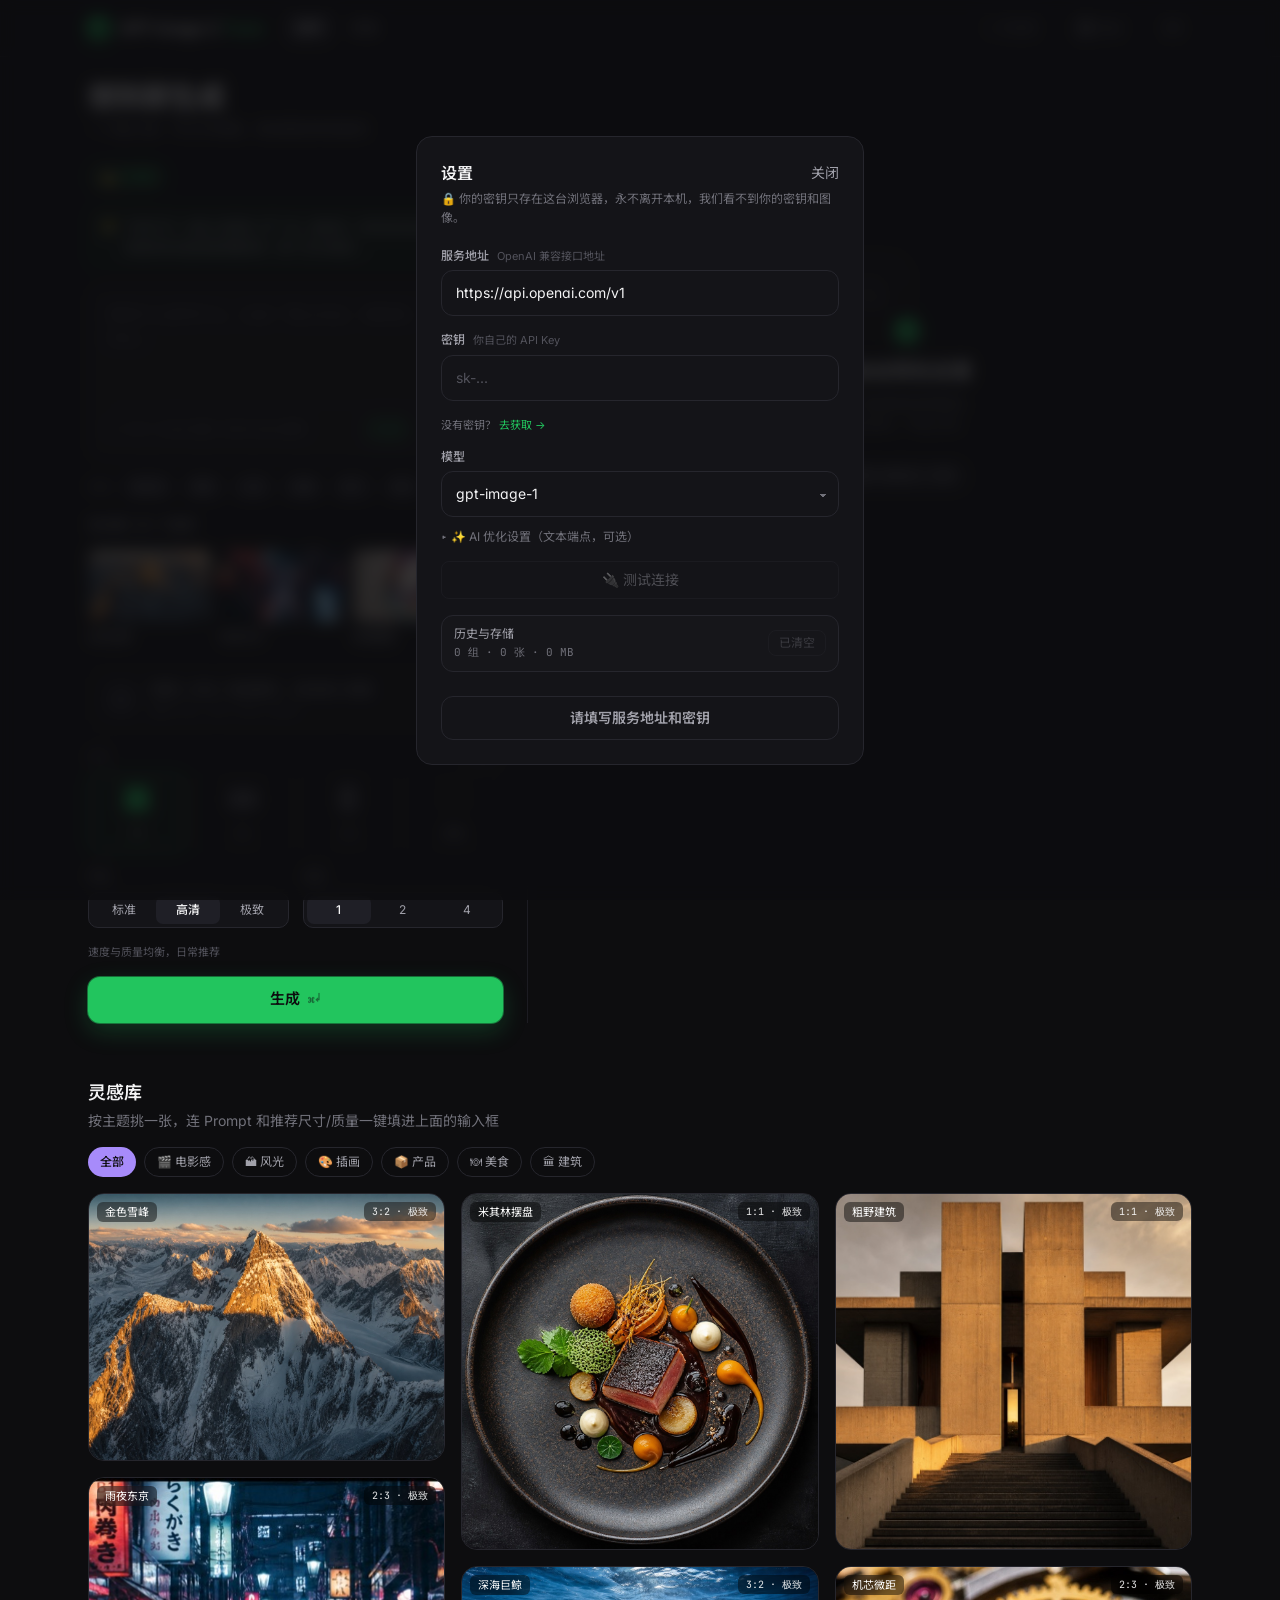
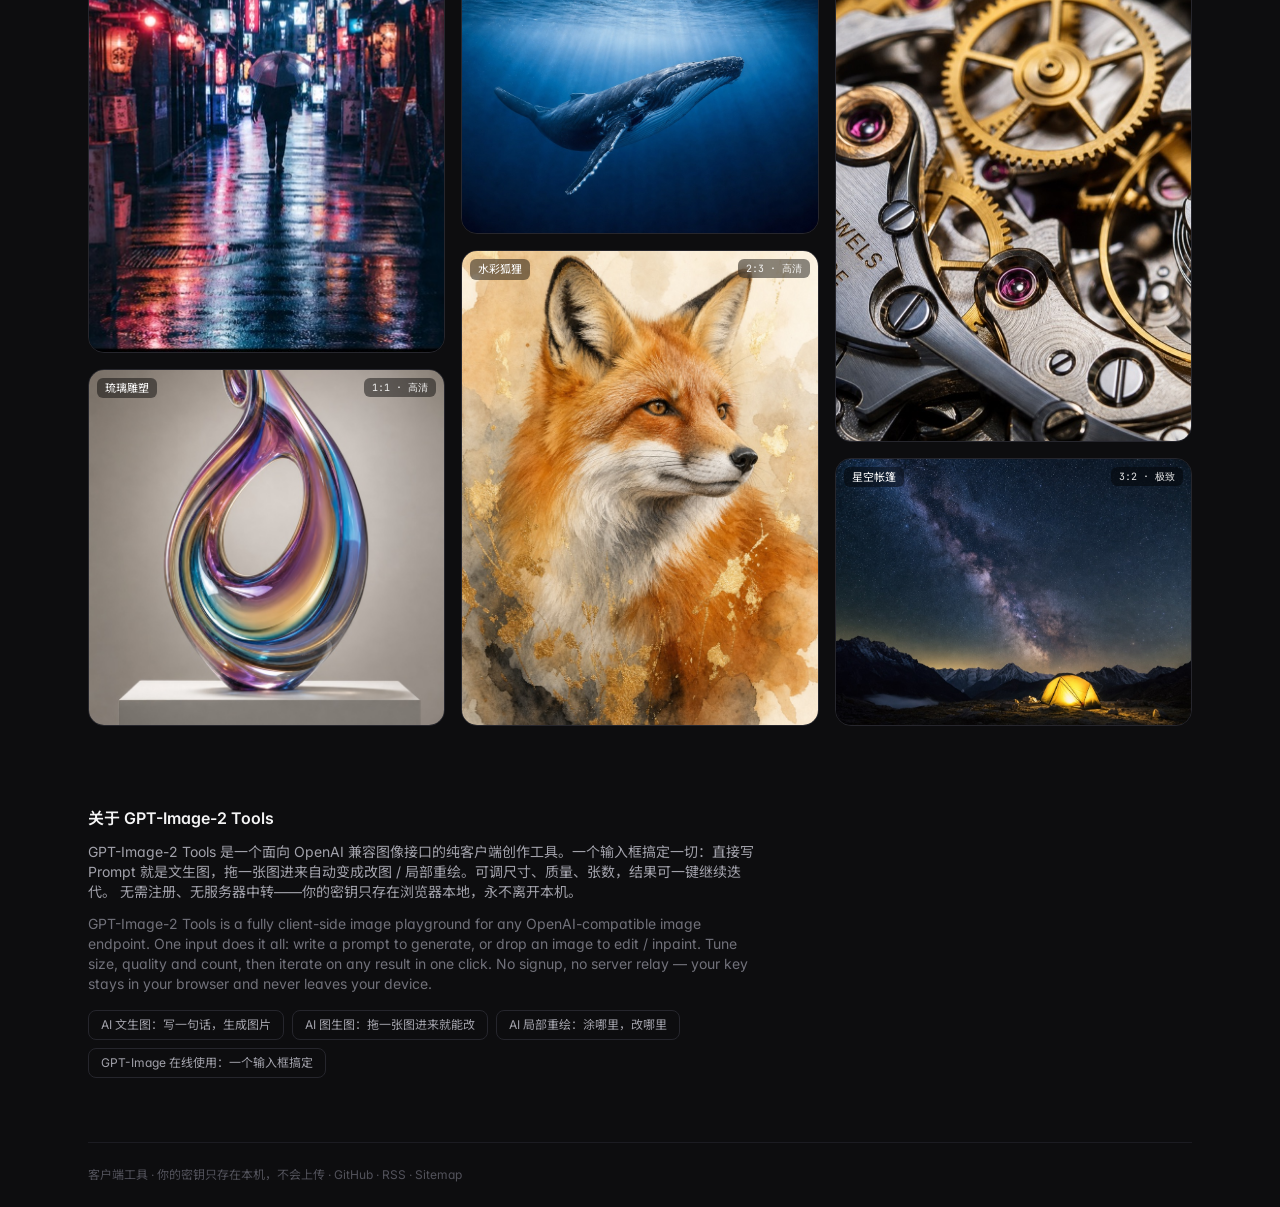
==== commit e21cdb4c: "sync build 2026-06-27T03:32:37Z" ====
--- a/index.html
+++ b/index.html
@@ -1,4 +1,4 @@
-<!DOCTYPE html><html lang="zh-CN"> <head><meta charset="utf-8"><meta name="viewport" content="width=device-width, initial-scale=1, viewport-fit=cover"><title>GPT-Image-2 Tools · 一个输入框，想到即生成</title><meta name="description" content="GPT-Image-2 Tools 是一个 AI 图像创作工具：写句话就出图，拖张图进来就能改。支持局部重绘与迭代，配置只存浏览器，你的密钥永不离开本机。"><link rel="canonical" href="https://image.markxian.cn/"><meta property="og:type" content="website"><meta property="og:title" content="GPT-Image-2 Tools · 一个输入框，想到即生成"><meta property="og:description" content="GPT-Image-2 Tools 是一个 AI 图像创作工具：写句话就出图，拖张图进来就能改。支持局部重绘与迭代，配置只存浏览器，你的密钥永不离开本机。"><meta property="og:url" content="https://image.markxian.cn/"><meta property="og:image" content="https://image.markxian.cn/showcase/peaks.jpg"><meta property="og:image:width" content="1536"><meta property="og:image:height" content="1024"><meta name="twitter:card" content="summary_large_image"><meta name="twitter:image" content="https://image.markxian.cn/showcase/peaks.jpg"><link rel="preconnect" href="https://fonts.googleapis.com"><link rel="preconnect" href="https://fonts.gstatic.com" crossorigin><link href="https://fonts.googleapis.com/css2?family=Inter:wght@400;500;600;700&family=Noto+Sans+SC:wght@400;500;600;700&family=JetBrains+Mono:wght@400;500&display=swap" rel="stylesheet"><link rel="stylesheet" href="/_astro/_slug_.CPtKIKen.css"><script type="module" src="/_astro/hoisted.BUeV5G2n.js"></script></head> <body> <header class="sticky top-0 z-30 border-b border-linesoft bg-ink/80 backdrop-blur"> <div class="mx-auto flex h-14 max-w-6xl items-center gap-5 px-4 sm:px-6"> <a href="/" class="flex items-center gap-2.5"> <span class="flex h-[22px] w-[22px] items-center justify-center rounded-md" style="background:linear-gradient(135deg,#22c55e,#0e7a3b);box-shadow:0 0 0 1px rgba(34,197,94,.3),0 4px 12px rgba(34,197,94,.25)"> <svg width="11" height="11" viewBox="0 0 12 12" fill="none"><path d="M6 1.5 L8 6 L6 10.5 L4 6 Z" fill="#0d0d0f"></path></svg> </span> <span class="font-semibold tracking-tight">GPT-Image-2 <span class="text-grass">Tools</span></span> </a> <nav class="flex gap-1 text-sm"> <a href="/" data-i18n="nav.create" class="rounded-lg px-3 py-1.5 transition bg-panel2 font-medium text-fg"> 创作 </a><a href="/gallery" data-i18n="nav.history" class="rounded-lg px-3 py-1.5 transition text-fg2 hover:bg-panel2"> 历史 </a> </nav> <div class="flex-1"></div> <div class="hidden items-center gap-1.5 rounded-lg border border-line px-2.5 py-1.5 text-xs text-mut sm:flex" id="conn-pill"> <span class="h-1.5 w-1.5 rounded-full bg-mut2"></span> <span>未连接</span> </div> <a href="https://github.com/xianjianlf2/gpt-image-2-tools" target="_blank" rel="noopener" title="Star on GitHub" aria-label="GitHub" class="flex items-center gap-1.5 rounded-lg border border-line px-2.5 py-1.5 text-xs text-fg2 transition hover:border-[#3a3a44] hover:text-fg"> <svg width="15" height="15" viewBox="0 0 16 16" fill="currentColor" aria-hidden="true"><path d="M8 0C3.58 0 0 3.58 0 8c0 3.54 2.29 6.53 5.47 7.59.4.07.55-.17.55-.38 0-.19-.01-.82-.01-1.49-2.01.37-2.53-.49-2.69-.94-.09-.23-.48-.94-.82-1.13-.28-.15-.68-.52-.01-.53.63-.01 1.08.58 1.23.82.72 1.21 1.87.87 2.33.66.07-.52.28-.87.51-1.07-1.78-.2-3.64-.89-3.64-3.95 0-.87.31-1.59.82-2.15-.08-.2-.36-1.02.08-2.12 0 0 .67-.21 2.2.82a7.6 7.6 0 0 1 2-.27c.68 0 1.36.09 2 .27 1.53-1.04 2.2-.82 2.2-.82.44 1.1.16 1.92.08 2.12.51.56.82 1.27.82 2.15 0 3.07-1.87 3.75-3.65 3.95.29.25.54.73.54 1.48 0 1.07-.01 1.93-.01 2.2 0 .21.15.46.55.38A8.01 8.01 0 0 0 16 8c0-4.42-3.58-8-8-8z"></path></svg> <span class="hidden sm:inline">Star</span> </a> <style>astro-island,astro-slot,astro-static-slot{display:contents}</style><script>(()=>{var e=async t=>{await(await t())()};(self.Astro||(self.Astro={})).load=e;window.dispatchEvent(new Event("astro:load"));})();;(()=>{var A=Object.defineProperty;var g=(i,o,a)=>o in i?A(i,o,{enumerable:!0,configurable:!0,writable:!0,value:a}):i[o]=a;var d=(i,o,a)=>g(i,typeof o!="symbol"?o+"":o,a);{let i={0:t=>m(t),1:t=>a(t),2:t=>new RegExp(t),3:t=>new Date(t),4:t=>new Map(a(t)),5:t=>new Set(a(t)),6:t=>BigInt(t),7:t=>new URL(t),8:t=>new Uint8Array(t),9:t=>new Uint16Array(t),10:t=>new Uint32Array(t),11:t=>1/0*t},o=t=>{let[l,e]=t;return l in i?i[l](e):void 0},a=t=>t.map(o),m=t=>typeof t!="object"||t===null?t:Object.fromEntries(Object.entries(t).map(([l,e])=>[l,o(e)]));class y extends HTMLElement{constructor(){super(...arguments);d(this,"Component");d(this,"hydrator");d(this,"hydrate",async()=>{var b;if(!this.hydrator||!this.isConnected)return;let e=(b=this.parentElement)==null?void 0:b.closest("astro-island[ssr]");if(e){e.addEventListener("astro:hydrate",this.hydrate,{once:!0});return}let c=this.querySelectorAll("astro-slot"),n={},h=this.querySelectorAll("template[data-astro-template]");for(let r of h){let s=r.closest(this.tagName);s!=null&&s.isSameNode(this)&&(n[r.getAttribute("data-astro-template")||"default"]=r.innerHTML,r.remove())}for(let r of c){let s=r.closest(this.tagName);s!=null&&s.isSameNode(this)&&(n[r.getAttribute("name")||"default"]=r.innerHTML)}let p;try{p=this.hasAttribute("props")?m(JSON.parse(this.getAttribute("props"))):{}}catch(r){let s=this.getAttribute("component-url")||"<unknown>",v=this.getAttribute("component-export");throw v&&(s+=` (export ${v})`),console.error(`[hydrate] Error parsing props for component ${s}`,this.getAttribute("props"),r),r}let u;await this.hydrator(this)(this.Component,p,n,{client:this.getAttribute("client")}),this.removeAttribute("ssr"),this.dispatchEvent(new CustomEvent("astro:hydrate"))});d(this,"unmount",()=>{this.isConnected||this.dispatchEvent(new CustomEvent("astro:unmount"))})}disconnectedCallback(){document.removeEventListener("astro:after-swap",this.unmount),document.addEventListener("astro:after-swap",this.unmount,{once:!0})}connectedCallback(){if(!this.hasAttribute("await-children")||document.readyState==="interactive"||document.readyState==="complete")this.childrenConnectedCallback();else{let e=()=>{document.removeEventListener("DOMContentLoaded",e),c.disconnect(),this.childrenConnectedCallback()},c=new MutationObserver(()=>{var n;((n=this.lastChild)==null?void 0:n.nodeType)===Node.COMMENT_NODE&&this.lastChild.nodeValue==="astro:end"&&(this.lastChild.remove(),e())});c.observe(this,{childList:!0}),document.addEventListener("DOMContentLoaded",e)}}async childrenConnectedCallback(){let e=this.getAttribute("before-hydration-url");e&&await import(e),this.start()}async start(){let e=JSON.parse(this.getAttribute("opts")),c=this.getAttribute("client");if(Astro[c]===void 0){window.addEventListener(`astro:${c}`,()=>this.start(),{once:!0});return}try{await Astro[c](async()=>{let n=this.getAttribute("renderer-url"),[h,{default:p}]=await Promise.all([import(this.getAttribute("component-url")),n?import(n):()=>()=>{}]),u=this.getAttribute("component-export")||"default";if(!u.includes("."))this.Component=h[u];else{this.Component=h;for(let f of u.split("."))this.Component=this.Component[f]}return this.hydrator=p,this.hydrate},e,this)}catch(n){console.error(`[astro-island] Error hydrating ${this.getAttribute("component-url")}`,n)}}attributeChangedCallback(){this.hydrate()}}d(y,"observedAttributes",["props"]),customElements.get("astro-island")||customElements.define("astro-island",y)}})();</script><astro-island uid="ZN1GRr" prefix="r2" component-url="/_astro/LangToggle.CgZ-vjqJ.js" component-export="default" renderer-url="/_astro/client.DrE9CFQR.js" props="{}" ssr="" client="load" opts="{&quot;name&quot;:&quot;LangToggle&quot;,&quot;value&quot;:true}" await-children=""><button class="rounded-lg border border-line px-2.5 py-1.5 text-xs text-fg2 transition hover:border-[#3a3a44] hover:text-fg" title="中 / EN">EN</button><!--astro:end--></astro-island> </div> </header> <main class="mx-auto max-w-6xl px-4 py-6 sm:px-6">  <section class="mb-6"> <h1 class="text-2xl font-bold tracking-tight sm:text-[28px]" data-i18n="hero.title">想到即生成</h1> <p class="mt-1.5 text-sm text-mut" data-i18n="hero.sub">一个输入框：写文字成图，拖张图进来就能改</p> </section> <script>(()=>{var e=async t=>{await(await t())()};(self.Astro||(self.Astro={})).only=e;window.dispatchEvent(new Event("astro:only"));})();</script><astro-island uid="Z2fDtBW" component-url="/_astro/Playground.CpnSFmd-.js" component-export="default" renderer-url="/_astro/client.DrE9CFQR.js" props="{}" ssr="" client="only" opts="{&quot;name&quot;:&quot;Playground&quot;,&quot;value&quot;:&quot;react&quot;}"></astro-island> <script>(()=>{var l=(o,t)=>{let i=async()=>{await(await o())()},e=typeof t.value=="object"?t.value:void 0,s={timeout:e==null?void 0:e.timeout};"requestIdleCallback"in window?window.requestIdleCallback(i,s):setTimeout(i,s.timeout||200)};(self.Astro||(self.Astro={})).idle=l;window.dispatchEvent(new Event("astro:idle"));})();</script><astro-island uid="Z2ao1sF" prefix="r0" component-url="/_astro/UsageStat.DVK0DNaY.js" component-export="default" renderer-url="/_astro/client.DrE9CFQR.js" props="{}" ssr="" client="idle" opts="{&quot;name&quot;:&quot;UsageStat&quot;,&quot;value&quot;:true}"></astro-island> <script>(()=>{var l=(s,i,o)=>{let r=async()=>{await(await s())()},t=typeof i.value=="object"?i.value:void 0,c={rootMargin:t==null?void 0:t.rootMargin},n=new IntersectionObserver(e=>{for(let a of e)if(a.isIntersecting){n.disconnect(),r();break}},c);for(let e of o.children)n.observe(e)};(self.Astro||(self.Astro={})).visible=l;window.dispatchEvent(new Event("astro:visible"));})();</script><astro-island uid="1jo6eS" prefix="r1" component-url="/_astro/Showcase.DRrHOVsG.js" component-export="default" renderer-url="/_astro/client.DrE9CFQR.js" props="{}" ssr="" client="visible" opts="{&quot;name&quot;:&quot;Showcase&quot;,&quot;value&quot;:true}" await-children=""><section class="mt-14"><div class="mb-4"><h2 class="text-lg font-semibold text-fg">灵感库</h2><p class="mt-1 text-sm text-mut">按主题挑一张，连 Prompt 和推荐尺寸/质量一键填进上面的输入框</p></div><div class="mb-4 flex flex-wrap gap-2"><button class="rounded-full px-3 py-1.5 text-xs transition bg-iris font-medium text-ink">全部</button><button class="rounded-full px-3 py-1.5 text-xs transition border border-line text-fg2 hover:border-iris/50">🎬 电影感</button><button class="rounded-full px-3 py-1.5 text-xs transition border border-line text-fg2 hover:border-iris/50">🏔 风光</button><button class="rounded-full px-3 py-1.5 text-xs transition border border-line text-fg2 hover:border-iris/50">🎨 插画</button><button class="rounded-full px-3 py-1.5 text-xs transition border border-line text-fg2 hover:border-iris/50">📦 产品</button><button class="rounded-full px-3 py-1.5 text-xs transition border border-line text-fg2 hover:border-iris/50">🍽 美食</button><button class="rounded-full px-3 py-1.5 text-xs transition border border-line text-fg2 hover:border-iris/50">🏛 建筑</button></div><div class="[column-fill:_balance] gap-4 sm:columns-2 lg:columns-3"><div class="group relative mb-4 block w-full cursor-pointer overflow-hidden rounded-2xl border border-line text-left transition hover:border-iris/50"><img src="/showcase/peaks.jpg" alt="金色雪峰" class="w-full aspect-[4/3] object-cover" loading="lazy"/><div class="absolute inset-0 flex flex-col justify-end bg-gradient-to-t from-black/85 via-black/20 to-transparent p-3 opacity-0 transition group-hover:opacity-100"><div class="line-clamp-3 text-[12px] leading-snug text-neutral-200">航拍金色时刻的雪山群峰，戏剧性光影，fine-art 风光摄影，超细节</div><div class="mt-2 flex items-center gap-2"><span class="inline-flex items-center gap-1 rounded-lg bg-iris px-2.5 py-1 text-[11px] font-medium text-ink">↑ <!-- -->用这个 Prompt 创作</span><button class="inline-flex items-center gap-1 rounded-lg border border-white/25 bg-black/40 px-2.5 py-1 text-[11px] text-white backdrop-blur transition hover:bg-black/60">⧉ 复制 Prompt</button></div></div><span class="absolute left-2 top-2 rounded-md bg-black/45 px-2 py-0.5 text-[11px] text-white backdrop-blur transition group-hover:opacity-0">金色雪峰</span><span class="absolute right-2 top-2 rounded-md bg-black/45 px-2 py-0.5 font-mono text-[10px] text-white/90 backdrop-blur transition group-hover:opacity-0">3:2<!-- --> · <!-- -->极致</span></div><div class="group relative mb-4 block w-full cursor-pointer overflow-hidden rounded-2xl border border-line text-left transition hover:border-iris/50"><img src="/showcase/tokyo.jpg" alt="雨夜东京" class="w-full aspect-[3/4] object-cover" loading="lazy"/><div class="absolute inset-0 flex flex-col justify-end bg-gradient-to-t from-black/85 via-black/20 to-transparent p-3 opacity-0 transition group-hover:opacity-100"><div class="line-clamp-3 text-[12px] leading-snug text-neutral-200">雨夜东京小巷，霓虹倒影，电影感，宽银幕，氛围阴郁，超细节</div><div class="mt-2 flex items-center gap-2"><span class="inline-flex items-center gap-1 rounded-lg bg-iris px-2.5 py-1 text-[11px] font-medium text-ink">↑ <!-- -->用这个 Prompt 创作</span><button class="inline-flex items-center gap-1 rounded-lg border border-white/25 bg-black/40 px-2.5 py-1 text-[11px] text-white backdrop-blur transition hover:bg-black/60">⧉ 复制 Prompt</button></div></div><span class="absolute left-2 top-2 rounded-md bg-black/45 px-2 py-0.5 text-[11px] text-white backdrop-blur transition group-hover:opacity-0">雨夜东京</span><span class="absolute right-2 top-2 rounded-md bg-black/45 px-2 py-0.5 font-mono text-[10px] text-white/90 backdrop-blur transition group-hover:opacity-0">2:3<!-- --> · <!-- -->极致</span></div><div class="group relative mb-4 block w-full cursor-pointer overflow-hidden rounded-2xl border border-line text-left transition hover:border-iris/50"><img src="/showcase/glass.jpg" alt="琉璃雕塑" class="w-full aspect-square object-cover" loading="lazy"/><div class="absolute inset-0 flex flex-col justify-end bg-gradient-to-t from-black/85 via-black/20 to-transparent p-3 opacity-0 transition group-hover:opacity-100"><div class="line-clamp-3 text-[12px] leading-snug text-neutral-200">基座上的虹彩吹制玻璃雕塑，柔和影棚光，3D 渲染，质感高级</div><div class="mt-2 flex items-center gap-2"><span class="inline-flex items-center gap-1 rounded-lg bg-iris px-2.5 py-1 text-[11px] font-medium text-ink">↑ <!-- -->用这个 Prompt 创作</span><button class="inline-flex items-center gap-1 rounded-lg border border-white/25 bg-black/40 px-2.5 py-1 text-[11px] text-white backdrop-blur transition hover:bg-black/60">⧉ 复制 Prompt</button></div></div><span class="absolute left-2 top-2 rounded-md bg-black/45 px-2 py-0.5 text-[11px] text-white backdrop-blur transition group-hover:opacity-0">琉璃雕塑</span><span class="absolute right-2 top-2 rounded-md bg-black/45 px-2 py-0.5 font-mono text-[10px] text-white/90 backdrop-blur transition group-hover:opacity-0">1:1<!-- --> · <!-- -->高清</span></div><div class="group relative mb-4 block w-full cursor-pointer overflow-hidden rounded-2xl border border-line text-left transition hover:border-iris/50"><img src="/showcase/plating.jpg" alt="米其林摆盘" class="w-full aspect-square object-cover" loading="lazy"/><div class="absolute inset-0 flex flex-col justify-end bg-gradient-to-t from-black/85 via-black/20 to-transparent p-3 opacity-0 transition group-hover:opacity-100"><div class="line-clamp-3 text-[12px] leading-snug text-neutral-200">深色陶瓷上的米其林精致摆盘，俯视，杂志级美食摄影，戏剧光影</div><div class="mt-2 flex items-center gap-2"><span class="inline-flex items-center gap-1 rounded-lg bg-iris px-2.5 py-1 text-[11px] font-medium text-ink">↑ <!-- -->用这个 Prompt 创作</span><button class="inline-flex items-center gap-1 rounded-lg border border-white/25 bg-black/40 px-2.5 py-1 text-[11px] text-white backdrop-blur transition hover:bg-black/60">⧉ 复制 Prompt</button></div></div><span class="absolute left-2 top-2 rounded-md bg-black/45 px-2 py-0.5 text-[11px] text-white backdrop-blur transition group-hover:opacity-0">米其林摆盘</span><span class="absolute right-2 top-2 rounded-md bg-black/45 px-2 py-0.5 font-mono text-[10px] text-white/90 backdrop-blur transition group-hover:opacity-0">1:1<!-- --> · <!-- -->极致</span></div><div class="group relative mb-4 block w-full cursor-pointer overflow-hidden rounded-2xl border border-line text-left transition hover:border-iris/50"><img src="/showcase/whale.jpg" alt="深海巨鲸" class="w-full aspect-[4/3] object-cover" loading="lazy"/><div class="absolute inset-0 flex flex-col justify-end bg-gradient-to-t from-black/85 via-black/20 to-transparent p-3 opacity-0 transition group-hover:opacity-100"><div class="line-clamp-3 text-[12px] leading-snug text-neutral-200">深蓝海中的座头鲸，光束，fine-art 水下摄影，宁静，超细节</div><div class="mt-2 flex items-center gap-2"><span class="inline-flex items-center gap-1 rounded-lg bg-iris px-2.5 py-1 text-[11px] font-medium text-ink">↑ <!-- -->用这个 Prompt 创作</span><button class="inline-flex items-center gap-1 rounded-lg border border-white/25 bg-black/40 px-2.5 py-1 text-[11px] text-white backdrop-blur transition hover:bg-black/60">⧉ 复制 Prompt</button></div></div><span class="absolute left-2 top-2 rounded-md bg-black/45 px-2 py-0.5 text-[11px] text-white backdrop-blur transition group-hover:opacity-0">深海巨鲸</span><span class="absolute right-2 top-2 rounded-md bg-black/45 px-2 py-0.5 font-mono text-[10px] text-white/90 backdrop-blur transition group-hover:opacity-0">3:2<!-- --> · <!-- -->极致</span></div><div class="group relative mb-4 block w-full cursor-pointer overflow-hidden rounded-2xl border border-line text-left transition hover:border-iris/50"><img src="/showcase/fox.jpg" alt="水彩狐狸" class="w-full aspect-[3/4] object-cover" loading="lazy"/><div class="absolute inset-0 flex flex-col justify-end bg-gradient-to-t from-black/85 via-black/20 to-transparent p-3 opacity-0 transition group-hover:opacity-100"><div class="line-clamp-3 text-[12px] leading-snug text-neutral-200">优雅红狐肖像，柔和水彩，金箔点缀，博物馆级质感</div><div class="mt-2 flex items-center gap-2"><span class="inline-flex items-center gap-1 rounded-lg bg-iris px-2.5 py-1 text-[11px] font-medium text-ink">↑ <!-- -->用这个 Prompt 创作</span><button class="inline-flex items-center gap-1 rounded-lg border border-white/25 bg-black/40 px-2.5 py-1 text-[11px] text-white backdrop-blur transition hover:bg-black/60">⧉ 复制 Prompt</button></div></div><span class="absolute left-2 top-2 rounded-md bg-black/45 px-2 py-0.5 text-[11px] text-white backdrop-blur transition group-hover:opacity-0">水彩狐狸</span><span class="absolute right-2 top-2 rounded-md bg-black/45 px-2 py-0.5 font-mono text-[10px] text-white/90 backdrop-blur transition group-hover:opacity-0">2:3<!-- --> · <!-- -->高清</span></div><div class="group relative mb-4 block w-full cursor-pointer overflow-hidden rounded-2xl border border-line text-left transition hover:border-iris/50"><img src="/showcase/brutalist.jpg" alt="粗野建筑" class="w-full aspect-square object-cover" loading="lazy"/><div class="absolute inset-0 flex flex-col justify-end bg-gradient-to-t from-black/85 via-black/20 to-transparent p-3 opacity-0 transition group-hover:opacity-100"><div class="line-clamp-3 text-[12px] leading-snug text-neutral-200">金色时刻的粗野主义混凝土建筑，强烈光影，对称构图，fine-art</div><div class="mt-2 flex items-center gap-2"><span class="inline-flex items-center gap-1 rounded-lg bg-iris px-2.5 py-1 text-[11px] font-medium text-ink">↑ <!-- -->用这个 Prompt 创作</span><button class="inline-flex items-center gap-1 rounded-lg border border-white/25 bg-black/40 px-2.5 py-1 text-[11px] text-white backdrop-blur transition hover:bg-black/60">⧉ 复制 Prompt</button></div></div><span class="absolute left-2 top-2 rounded-md bg-black/45 px-2 py-0.5 text-[11px] text-white backdrop-blur transition group-hover:opacity-0">粗野建筑</span><span class="absolute right-2 top-2 rounded-md bg-black/45 px-2 py-0.5 font-mono text-[10px] text-white/90 backdrop-blur transition group-hover:opacity-0">1:1<!-- --> · <!-- -->极致</span></div><div class="group relative mb-4 block w-full cursor-pointer overflow-hidden rounded-2xl border border-line text-left transition hover:border-iris/50"><img src="/showcase/watch.jpg" alt="机芯微距" class="w-full aspect-[3/4] object-cover" loading="lazy"/><div class="absolute inset-0 flex flex-col justify-end bg-gradient-to-t from-black/85 via-black/20 to-transparent p-3 opacity-0 transition group-hover:opacity-100"><div class="line-clamp-3 text-[12px] leading-snug text-neutral-200">奢华机械腕表机芯微距，黄铜与宝石，戏剧光影，超细节</div><div class="mt-2 flex items-center gap-2"><span class="inline-flex items-center gap-1 rounded-lg bg-iris px-2.5 py-1 text-[11px] font-medium text-ink">↑ <!-- -->用这个 Prompt 创作</span><button class="inline-flex items-center gap-1 rounded-lg border border-white/25 bg-black/40 px-2.5 py-1 text-[11px] text-white backdrop-blur transition hover:bg-black/60">⧉ 复制 Prompt</button></div></div><span class="absolute left-2 top-2 rounded-md bg-black/45 px-2 py-0.5 text-[11px] text-white backdrop-blur transition group-hover:opacity-0">机芯微距</span><span class="absolute right-2 top-2 rounded-md bg-black/45 px-2 py-0.5 font-mono text-[10px] text-white/90 backdrop-blur transition group-hover:opacity-0">2:3<!-- --> · <!-- -->极致</span></div><div class="group relative mb-4 block w-full cursor-pointer overflow-hidden rounded-2xl border border-line text-left transition hover:border-iris/50"><img src="/showcase/camp.jpg" alt="星空帐篷" class="w-full aspect-[4/3] object-cover" loading="lazy"/><div class="absolute inset-0 flex flex-col justify-end bg-gradient-to-t from-black/85 via-black/20 to-transparent p-3 opacity-0 transition group-hover:opacity-100"><div class="line-clamp-3 text-[12px] leading-snug text-neutral-200">银河下的发光帐篷，群山剪影，长曝光，电影感，宁静</div><div class="mt-2 flex items-center gap-2"><span class="inline-flex items-center gap-1 rounded-lg bg-iris px-2.5 py-1 text-[11px] font-medium text-ink">↑ <!-- -->用这个 Prompt 创作</span><button class="inline-flex items-center gap-1 rounded-lg border border-white/25 bg-black/40 px-2.5 py-1 text-[11px] text-white backdrop-blur transition hover:bg-black/60">⧉ 复制 Prompt</button></div></div><span class="absolute left-2 top-2 rounded-md bg-black/45 px-2 py-0.5 text-[11px] text-white backdrop-blur transition group-hover:opacity-0">星空帐篷</span><span class="absolute right-2 top-2 rounded-md bg-black/45 px-2 py-0.5 font-mono text-[10px] text-white/90 backdrop-blur transition group-hover:opacity-0">3:2<!-- --> · <!-- -->极致</span></div></div></section><!--astro:end--></astro-island>  <section class="mt-16 max-w-2xl space-y-3 text-sm text-fg2"> <h2 class="text-base font-semibold text-fg">关于 GPT-Image-2 Tools</h2> <p>
+<!DOCTYPE html><html lang="zh-CN"> <head><meta charset="utf-8"><meta name="viewport" content="width=device-width, initial-scale=1, viewport-fit=cover"><title>GPT-Image-2 Tools · 一个输入框，想到即生成</title><meta name="description" content="GPT-Image-2 Tools 是一个 AI 图像创作工具：写句话就出图，拖张图进来就能改。支持局部重绘与迭代，配置只存浏览器，你的密钥永不离开本机。"><link rel="canonical" href="https://image.markxian.cn/"><meta property="og:type" content="website"><meta property="og:title" content="GPT-Image-2 Tools · 一个输入框，想到即生成"><meta property="og:description" content="GPT-Image-2 Tools 是一个 AI 图像创作工具：写句话就出图，拖张图进来就能改。支持局部重绘与迭代，配置只存浏览器，你的密钥永不离开本机。"><meta property="og:url" content="https://image.markxian.cn/"><meta property="og:image" content="https://image.markxian.cn/showcase/peaks.jpg"><meta property="og:image:width" content="1536"><meta property="og:image:height" content="1024"><meta name="twitter:card" content="summary_large_image"><meta name="twitter:image" content="https://image.markxian.cn/showcase/peaks.jpg"><link rel="preconnect" href="https://fonts.googleapis.com"><link rel="preconnect" href="https://fonts.gstatic.com" crossorigin><link href="https://fonts.googleapis.com/css2?family=Inter:wght@400;500;600;700&family=Noto+Sans+SC:wght@400;500;600;700&family=JetBrains+Mono:wght@400;500&display=swap" rel="stylesheet"><link rel="stylesheet" href="/_astro/_slug_.DvFRdoox.css"><script type="module" src="/_astro/hoisted.CZ3wqX6c.js"></script></head> <body> <header class="sticky top-0 z-30 border-b border-linesoft bg-ink/80 backdrop-blur"> <div class="mx-auto flex h-14 max-w-6xl items-center gap-5 px-4 sm:px-6"> <a href="/" class="flex items-center gap-2.5"> <span class="flex h-[22px] w-[22px] items-center justify-center rounded-md" style="background:linear-gradient(135deg,#22c55e,#0e7a3b);box-shadow:0 0 0 1px rgba(34,197,94,.3),0 4px 12px rgba(34,197,94,.25)"> <svg width="11" height="11" viewBox="0 0 12 12" fill="none"><path d="M6 1.5 L8 6 L6 10.5 L4 6 Z" fill="#0d0d0f"></path></svg> </span> <span class="font-semibold tracking-tight">GPT-Image-2 <span class="text-grass">Tools</span></span> </a> <nav class="flex gap-1 text-sm"> <a href="/" data-i18n="nav.create" class="rounded-lg px-3 py-1.5 transition bg-panel2 font-medium text-fg"> 创作 </a><a href="/gallery" data-i18n="nav.history" class="rounded-lg px-3 py-1.5 transition text-fg2 hover:bg-panel2"> 历史 </a> </nav> <div class="flex-1"></div> <div class="hidden items-center gap-1.5 rounded-lg border border-line px-2.5 py-1.5 text-xs text-mut sm:flex" id="conn-pill"> <span class="h-1.5 w-1.5 rounded-full bg-mut2"></span> <span>未连接</span> </div> <a href="https://github.com/xianjianlf2/gpt-image-2-tools" target="_blank" rel="noopener" title="Star on GitHub" aria-label="GitHub" class="flex items-center gap-1.5 rounded-lg border border-line px-2.5 py-1.5 text-xs text-fg2 transition hover:border-[#3a3a44] hover:text-fg"> <svg width="15" height="15" viewBox="0 0 16 16" fill="currentColor" aria-hidden="true"><path d="M8 0C3.58 0 0 3.58 0 8c0 3.54 2.29 6.53 5.47 7.59.4.07.55-.17.55-.38 0-.19-.01-.82-.01-1.49-2.01.37-2.53-.49-2.69-.94-.09-.23-.48-.94-.82-1.13-.28-.15-.68-.52-.01-.53.63-.01 1.08.58 1.23.82.72 1.21 1.87.87 2.33.66.07-.52.28-.87.51-1.07-1.78-.2-3.64-.89-3.64-3.95 0-.87.31-1.59.82-2.15-.08-.2-.36-1.02.08-2.12 0 0 .67-.21 2.2.82a7.6 7.6 0 0 1 2-.27c.68 0 1.36.09 2 .27 1.53-1.04 2.2-.82 2.2-.82.44 1.1.16 1.92.08 2.12.51.56.82 1.27.82 2.15 0 3.07-1.87 3.75-3.65 3.95.29.25.54.73.54 1.48 0 1.07-.01 1.93-.01 2.2 0 .21.15.46.55.38A8.01 8.01 0 0 0 16 8c0-4.42-3.58-8-8-8z"></path></svg> <span class="hidden sm:inline">Star</span> </a> <style>astro-island,astro-slot,astro-static-slot{display:contents}</style><script>(()=>{var e=async t=>{await(await t())()};(self.Astro||(self.Astro={})).load=e;window.dispatchEvent(new Event("astro:load"));})();;(()=>{var A=Object.defineProperty;var g=(i,o,a)=>o in i?A(i,o,{enumerable:!0,configurable:!0,writable:!0,value:a}):i[o]=a;var d=(i,o,a)=>g(i,typeof o!="symbol"?o+"":o,a);{let i={0:t=>m(t),1:t=>a(t),2:t=>new RegExp(t),3:t=>new Date(t),4:t=>new Map(a(t)),5:t=>new Set(a(t)),6:t=>BigInt(t),7:t=>new URL(t),8:t=>new Uint8Array(t),9:t=>new Uint16Array(t),10:t=>new Uint32Array(t),11:t=>1/0*t},o=t=>{let[l,e]=t;return l in i?i[l](e):void 0},a=t=>t.map(o),m=t=>typeof t!="object"||t===null?t:Object.fromEntries(Object.entries(t).map(([l,e])=>[l,o(e)]));class y extends HTMLElement{constructor(){super(...arguments);d(this,"Component");d(this,"hydrator");d(this,"hydrate",async()=>{var b;if(!this.hydrator||!this.isConnected)return;let e=(b=this.parentElement)==null?void 0:b.closest("astro-island[ssr]");if(e){e.addEventListener("astro:hydrate",this.hydrate,{once:!0});return}let c=this.querySelectorAll("astro-slot"),n={},h=this.querySelectorAll("template[data-astro-template]");for(let r of h){let s=r.closest(this.tagName);s!=null&&s.isSameNode(this)&&(n[r.getAttribute("data-astro-template")||"default"]=r.innerHTML,r.remove())}for(let r of c){let s=r.closest(this.tagName);s!=null&&s.isSameNode(this)&&(n[r.getAttribute("name")||"default"]=r.innerHTML)}let p;try{p=this.hasAttribute("props")?m(JSON.parse(this.getAttribute("props"))):{}}catch(r){let s=this.getAttribute("component-url")||"<unknown>",v=this.getAttribute("component-export");throw v&&(s+=` (export ${v})`),console.error(`[hydrate] Error parsing props for component ${s}`,this.getAttribute("props"),r),r}let u;await this.hydrator(this)(this.Component,p,n,{client:this.getAttribute("client")}),this.removeAttribute("ssr"),this.dispatchEvent(new CustomEvent("astro:hydrate"))});d(this,"unmount",()=>{this.isConnected||this.dispatchEvent(new CustomEvent("astro:unmount"))})}disconnectedCallback(){document.removeEventListener("astro:after-swap",this.unmount),document.addEventListener("astro:after-swap",this.unmount,{once:!0})}connectedCallback(){if(!this.hasAttribute("await-children")||document.readyState==="interactive"||document.readyState==="complete")this.childrenConnectedCallback();else{let e=()=>{document.removeEventListener("DOMContentLoaded",e),c.disconnect(),this.childrenConnectedCallback()},c=new MutationObserver(()=>{var n;((n=this.lastChild)==null?void 0:n.nodeType)===Node.COMMENT_NODE&&this.lastChild.nodeValue==="astro:end"&&(this.lastChild.remove(),e())});c.observe(this,{childList:!0}),document.addEventListener("DOMContentLoaded",e)}}async childrenConnectedCallback(){let e=this.getAttribute("before-hydration-url");e&&await import(e),this.start()}async start(){let e=JSON.parse(this.getAttribute("opts")),c=this.getAttribute("client");if(Astro[c]===void 0){window.addEventListener(`astro:${c}`,()=>this.start(),{once:!0});return}try{await Astro[c](async()=>{let n=this.getAttribute("renderer-url"),[h,{default:p}]=await Promise.all([import(this.getAttribute("component-url")),n?import(n):()=>()=>{}]),u=this.getAttribute("component-export")||"default";if(!u.includes("."))this.Component=h[u];else{this.Component=h;for(let f of u.split("."))this.Component=this.Component[f]}return this.hydrator=p,this.hydrate},e,this)}catch(n){console.error(`[astro-island] Error hydrating ${this.getAttribute("component-url")}`,n)}}attributeChangedCallback(){this.hydrate()}}d(y,"observedAttributes",["props"]),customElements.get("astro-island")||customElements.define("astro-island",y)}})();</script><astro-island uid="ZN1GRr" prefix="r2" component-url="/_astro/LangToggle.DniJho3q.js" component-export="default" renderer-url="/_astro/client.DrE9CFQR.js" props="{}" ssr="" client="load" opts="{&quot;name&quot;:&quot;LangToggle&quot;,&quot;value&quot;:true}" await-children=""><button class="rounded-lg border border-line px-2.5 py-1.5 text-xs text-fg2 transition hover:border-[#3a3a44] hover:text-fg" title="中 / EN">EN</button><!--astro:end--></astro-island> </div> </header> <main class="mx-auto max-w-6xl px-4 py-6 sm:px-6">  <section class="mb-6"> <h1 class="text-2xl font-bold tracking-tight sm:text-[28px]" data-i18n="hero.title">想到即生成</h1> <p class="mt-1.5 text-sm text-mut" data-i18n="hero.sub">一个输入框：写文字成图，拖张图进来就能改</p> </section> <script>(()=>{var e=async t=>{await(await t())()};(self.Astro||(self.Astro={})).only=e;window.dispatchEvent(new Event("astro:only"));})();</script><astro-island uid="Z2fDtBW" component-url="/_astro/Playground.DSgXaeSg.js" component-export="default" renderer-url="/_astro/client.DrE9CFQR.js" props="{}" ssr="" client="only" opts="{&quot;name&quot;:&quot;Playground&quot;,&quot;value&quot;:&quot;react&quot;}"></astro-island> <script>(()=>{var l=(o,t)=>{let i=async()=>{await(await o())()},e=typeof t.value=="object"?t.value:void 0,s={timeout:e==null?void 0:e.timeout};"requestIdleCallback"in window?window.requestIdleCallback(i,s):setTimeout(i,s.timeout||200)};(self.Astro||(self.Astro={})).idle=l;window.dispatchEvent(new Event("astro:idle"));})();</script><astro-island uid="Z2ao1sF" prefix="r0" component-url="/_astro/UsageStat.B1WzV32Q.js" component-export="default" renderer-url="/_astro/client.DrE9CFQR.js" props="{}" ssr="" client="idle" opts="{&quot;name&quot;:&quot;UsageStat&quot;,&quot;value&quot;:true}"></astro-island> <script>(()=>{var l=(s,i,o)=>{let r=async()=>{await(await s())()},t=typeof i.value=="object"?i.value:void 0,c={rootMargin:t==null?void 0:t.rootMargin},n=new IntersectionObserver(e=>{for(let a of e)if(a.isIntersecting){n.disconnect(),r();break}},c);for(let e of o.children)n.observe(e)};(self.Astro||(self.Astro={})).visible=l;window.dispatchEvent(new Event("astro:visible"));})();</script><astro-island uid="1jo6eS" prefix="r1" component-url="/_astro/Showcase.Cr__C7Kj.js" component-export="default" renderer-url="/_astro/client.DrE9CFQR.js" props="{}" ssr="" client="visible" opts="{&quot;name&quot;:&quot;Showcase&quot;,&quot;value&quot;:true}" await-children=""><section class="mt-14"><div class="mb-4"><h2 class="text-lg font-semibold text-fg">灵感库</h2><p class="mt-1 text-sm text-mut">按主题挑一张，连 Prompt 和推荐尺寸/质量一键填进上面的输入框</p></div><div class="mb-4 flex flex-wrap gap-2"><button class="rounded-full px-3 py-1.5 text-xs transition bg-iris font-medium text-ink">全部</button><button class="rounded-full px-3 py-1.5 text-xs transition border border-line text-fg2 hover:border-iris/50">🎬 电影感</button><button class="rounded-full px-3 py-1.5 text-xs transition border border-line text-fg2 hover:border-iris/50">🏔 风光</button><button class="rounded-full px-3 py-1.5 text-xs transition border border-line text-fg2 hover:border-iris/50">🎨 插画</button><button class="rounded-full px-3 py-1.5 text-xs transition border border-line text-fg2 hover:border-iris/50">📦 产品</button><button class="rounded-full px-3 py-1.5 text-xs transition border border-line text-fg2 hover:border-iris/50">🍽 美食</button><button class="rounded-full px-3 py-1.5 text-xs transition border border-line text-fg2 hover:border-iris/50">🏛 建筑</button></div><div class="[column-fill:_balance] gap-4 sm:columns-2 lg:columns-3"><div class="group relative mb-4 block w-full cursor-pointer overflow-hidden rounded-2xl border border-line text-left transition hover:border-iris/50"><img src="/showcase/peaks.jpg" alt="金色雪峰" class="w-full aspect-[4/3] object-cover" loading="lazy"/><div class="absolute inset-0 flex flex-col justify-end bg-gradient-to-t from-black/85 via-black/20 to-transparent p-3 opacity-0 transition group-hover:opacity-100"><div class="line-clamp-3 text-[12px] leading-snug text-neutral-200">航拍金色时刻的雪山群峰，戏剧性光影，fine-art 风光摄影，超细节</div><div class="mt-2 flex items-center gap-2"><span class="inline-flex items-center gap-1 rounded-lg bg-iris px-2.5 py-1 text-[11px] font-medium text-ink">↑ <!-- -->用这个 Prompt 创作</span><button class="inline-flex items-center gap-1 rounded-lg border border-white/25 bg-black/40 px-2.5 py-1 text-[11px] text-white backdrop-blur transition hover:bg-black/60">⧉ 复制 Prompt</button></div></div><span class="absolute left-2 top-2 rounded-md bg-black/45 px-2 py-0.5 text-[11px] text-white backdrop-blur transition group-hover:opacity-0">金色雪峰</span><span class="absolute right-2 top-2 rounded-md bg-black/45 px-2 py-0.5 font-mono text-[10px] text-white/90 backdrop-blur transition group-hover:opacity-0">3:2<!-- --> · <!-- -->极致</span></div><div class="group relative mb-4 block w-full cursor-pointer overflow-hidden rounded-2xl border border-line text-left transition hover:border-iris/50"><img src="/showcase/tokyo.jpg" alt="雨夜东京" class="w-full aspect-[3/4] object-cover" loading="lazy"/><div class="absolute inset-0 flex flex-col justify-end bg-gradient-to-t from-black/85 via-black/20 to-transparent p-3 opacity-0 transition group-hover:opacity-100"><div class="line-clamp-3 text-[12px] leading-snug text-neutral-200">雨夜东京小巷，霓虹倒影，电影感，宽银幕，氛围阴郁，超细节</div><div class="mt-2 flex items-center gap-2"><span class="inline-flex items-center gap-1 rounded-lg bg-iris px-2.5 py-1 text-[11px] font-medium text-ink">↑ <!-- -->用这个 Prompt 创作</span><button class="inline-flex items-center gap-1 rounded-lg border border-white/25 bg-black/40 px-2.5 py-1 text-[11px] text-white backdrop-blur transition hover:bg-black/60">⧉ 复制 Prompt</button></div></div><span class="absolute left-2 top-2 rounded-md bg-black/45 px-2 py-0.5 text-[11px] text-white backdrop-blur transition group-hover:opacity-0">雨夜东京</span><span class="absolute right-2 top-2 rounded-md bg-black/45 px-2 py-0.5 font-mono text-[10px] text-white/90 backdrop-blur transition group-hover:opacity-0">2:3<!-- --> · <!-- -->极致</span></div><div class="group relative mb-4 block w-full cursor-pointer overflow-hidden rounded-2xl border border-line text-left transition hover:border-iris/50"><img src="/showcase/glass.jpg" alt="琉璃雕塑" class="w-full aspect-square object-cover" loading="lazy"/><div class="absolute inset-0 flex flex-col justify-end bg-gradient-to-t from-black/85 via-black/20 to-transparent p-3 opacity-0 transition group-hover:opacity-100"><div class="line-clamp-3 text-[12px] leading-snug text-neutral-200">基座上的虹彩吹制玻璃雕塑，柔和影棚光，3D 渲染，质感高级</div><div class="mt-2 flex items-center gap-2"><span class="inline-flex items-center gap-1 rounded-lg bg-iris px-2.5 py-1 text-[11px] font-medium text-ink">↑ <!-- -->用这个 Prompt 创作</span><button class="inline-flex items-center gap-1 rounded-lg border border-white/25 bg-black/40 px-2.5 py-1 text-[11px] text-white backdrop-blur transition hover:bg-black/60">⧉ 复制 Prompt</button></div></div><span class="absolute left-2 top-2 rounded-md bg-black/45 px-2 py-0.5 text-[11px] text-white backdrop-blur transition group-hover:opacity-0">琉璃雕塑</span><span class="absolute right-2 top-2 rounded-md bg-black/45 px-2 py-0.5 font-mono text-[10px] text-white/90 backdrop-blur transition group-hover:opacity-0">1:1<!-- --> · <!-- -->高清</span></div><div class="group relative mb-4 block w-full cursor-pointer overflow-hidden rounded-2xl border border-line text-left transition hover:border-iris/50"><img src="/showcase/plating.jpg" alt="米其林摆盘" class="w-full aspect-square object-cover" loading="lazy"/><div class="absolute inset-0 flex flex-col justify-end bg-gradient-to-t from-black/85 via-black/20 to-transparent p-3 opacity-0 transition group-hover:opacity-100"><div class="line-clamp-3 text-[12px] leading-snug text-neutral-200">深色陶瓷上的米其林精致摆盘，俯视，杂志级美食摄影，戏剧光影</div><div class="mt-2 flex items-center gap-2"><span class="inline-flex items-center gap-1 rounded-lg bg-iris px-2.5 py-1 text-[11px] font-medium text-ink">↑ <!-- -->用这个 Prompt 创作</span><button class="inline-flex items-center gap-1 rounded-lg border border-white/25 bg-black/40 px-2.5 py-1 text-[11px] text-white backdrop-blur transition hover:bg-black/60">⧉ 复制 Prompt</button></div></div><span class="absolute left-2 top-2 rounded-md bg-black/45 px-2 py-0.5 text-[11px] text-white backdrop-blur transition group-hover:opacity-0">米其林摆盘</span><span class="absolute right-2 top-2 rounded-md bg-black/45 px-2 py-0.5 font-mono text-[10px] text-white/90 backdrop-blur transition group-hover:opacity-0">1:1<!-- --> · <!-- -->极致</span></div><div class="group relative mb-4 block w-full cursor-pointer overflow-hidden rounded-2xl border border-line text-left transition hover:border-iris/50"><img src="/showcase/whale.jpg" alt="深海巨鲸" class="w-full aspect-[4/3] object-cover" loading="lazy"/><div class="absolute inset-0 flex flex-col justify-end bg-gradient-to-t from-black/85 via-black/20 to-transparent p-3 opacity-0 transition group-hover:opacity-100"><div class="line-clamp-3 text-[12px] leading-snug text-neutral-200">深蓝海中的座头鲸，光束，fine-art 水下摄影，宁静，超细节</div><div class="mt-2 flex items-center gap-2"><span class="inline-flex items-center gap-1 rounded-lg bg-iris px-2.5 py-1 text-[11px] font-medium text-ink">↑ <!-- -->用这个 Prompt 创作</span><button class="inline-flex items-center gap-1 rounded-lg border border-white/25 bg-black/40 px-2.5 py-1 text-[11px] text-white backdrop-blur transition hover:bg-black/60">⧉ 复制 Prompt</button></div></div><span class="absolute left-2 top-2 rounded-md bg-black/45 px-2 py-0.5 text-[11px] text-white backdrop-blur transition group-hover:opacity-0">深海巨鲸</span><span class="absolute right-2 top-2 rounded-md bg-black/45 px-2 py-0.5 font-mono text-[10px] text-white/90 backdrop-blur transition group-hover:opacity-0">3:2<!-- --> · <!-- -->极致</span></div><div class="group relative mb-4 block w-full cursor-pointer overflow-hidden rounded-2xl border border-line text-left transition hover:border-iris/50"><img src="/showcase/fox.jpg" alt="水彩狐狸" class="w-full aspect-[3/4] object-cover" loading="lazy"/><div class="absolute inset-0 flex flex-col justify-end bg-gradient-to-t from-black/85 via-black/20 to-transparent p-3 opacity-0 transition group-hover:opacity-100"><div class="line-clamp-3 text-[12px] leading-snug text-neutral-200">优雅红狐肖像，柔和水彩，金箔点缀，博物馆级质感</div><div class="mt-2 flex items-center gap-2"><span class="inline-flex items-center gap-1 rounded-lg bg-iris px-2.5 py-1 text-[11px] font-medium text-ink">↑ <!-- -->用这个 Prompt 创作</span><button class="inline-flex items-center gap-1 rounded-lg border border-white/25 bg-black/40 px-2.5 py-1 text-[11px] text-white backdrop-blur transition hover:bg-black/60">⧉ 复制 Prompt</button></div></div><span class="absolute left-2 top-2 rounded-md bg-black/45 px-2 py-0.5 text-[11px] text-white backdrop-blur transition group-hover:opacity-0">水彩狐狸</span><span class="absolute right-2 top-2 rounded-md bg-black/45 px-2 py-0.5 font-mono text-[10px] text-white/90 backdrop-blur transition group-hover:opacity-0">2:3<!-- --> · <!-- -->高清</span></div><div class="group relative mb-4 block w-full cursor-pointer overflow-hidden rounded-2xl border border-line text-left transition hover:border-iris/50"><img src="/showcase/brutalist.jpg" alt="粗野建筑" class="w-full aspect-square object-cover" loading="lazy"/><div class="absolute inset-0 flex flex-col justify-end bg-gradient-to-t from-black/85 via-black/20 to-transparent p-3 opacity-0 transition group-hover:opacity-100"><div class="line-clamp-3 text-[12px] leading-snug text-neutral-200">金色时刻的粗野主义混凝土建筑，强烈光影，对称构图，fine-art</div><div class="mt-2 flex items-center gap-2"><span class="inline-flex items-center gap-1 rounded-lg bg-iris px-2.5 py-1 text-[11px] font-medium text-ink">↑ <!-- -->用这个 Prompt 创作</span><button class="inline-flex items-center gap-1 rounded-lg border border-white/25 bg-black/40 px-2.5 py-1 text-[11px] text-white backdrop-blur transition hover:bg-black/60">⧉ 复制 Prompt</button></div></div><span class="absolute left-2 top-2 rounded-md bg-black/45 px-2 py-0.5 text-[11px] text-white backdrop-blur transition group-hover:opacity-0">粗野建筑</span><span class="absolute right-2 top-2 rounded-md bg-black/45 px-2 py-0.5 font-mono text-[10px] text-white/90 backdrop-blur transition group-hover:opacity-0">1:1<!-- --> · <!-- -->极致</span></div><div class="group relative mb-4 block w-full cursor-pointer overflow-hidden rounded-2xl border border-line text-left transition hover:border-iris/50"><img src="/showcase/watch.jpg" alt="机芯微距" class="w-full aspect-[3/4] object-cover" loading="lazy"/><div class="absolute inset-0 flex flex-col justify-end bg-gradient-to-t from-black/85 via-black/20 to-transparent p-3 opacity-0 transition group-hover:opacity-100"><div class="line-clamp-3 text-[12px] leading-snug text-neutral-200">奢华机械腕表机芯微距，黄铜与宝石，戏剧光影，超细节</div><div class="mt-2 flex items-center gap-2"><span class="inline-flex items-center gap-1 rounded-lg bg-iris px-2.5 py-1 text-[11px] font-medium text-ink">↑ <!-- -->用这个 Prompt 创作</span><button class="inline-flex items-center gap-1 rounded-lg border border-white/25 bg-black/40 px-2.5 py-1 text-[11px] text-white backdrop-blur transition hover:bg-black/60">⧉ 复制 Prompt</button></div></div><span class="absolute left-2 top-2 rounded-md bg-black/45 px-2 py-0.5 text-[11px] text-white backdrop-blur transition group-hover:opacity-0">机芯微距</span><span class="absolute right-2 top-2 rounded-md bg-black/45 px-2 py-0.5 font-mono text-[10px] text-white/90 backdrop-blur transition group-hover:opacity-0">2:3<!-- --> · <!-- -->极致</span></div><div class="group relative mb-4 block w-full cursor-pointer overflow-hidden rounded-2xl border border-line text-left transition hover:border-iris/50"><img src="/showcase/camp.jpg" alt="星空帐篷" class="w-full aspect-[4/3] object-cover" loading="lazy"/><div class="absolute inset-0 flex flex-col justify-end bg-gradient-to-t from-black/85 via-black/20 to-transparent p-3 opacity-0 transition group-hover:opacity-100"><div class="line-clamp-3 text-[12px] leading-snug text-neutral-200">银河下的发光帐篷，群山剪影，长曝光，电影感，宁静</div><div class="mt-2 flex items-center gap-2"><span class="inline-flex items-center gap-1 rounded-lg bg-iris px-2.5 py-1 text-[11px] font-medium text-ink">↑ <!-- -->用这个 Prompt 创作</span><button class="inline-flex items-center gap-1 rounded-lg border border-white/25 bg-black/40 px-2.5 py-1 text-[11px] text-white backdrop-blur transition hover:bg-black/60">⧉ 复制 Prompt</button></div></div><span class="absolute left-2 top-2 rounded-md bg-black/45 px-2 py-0.5 text-[11px] text-white backdrop-blur transition group-hover:opacity-0">星空帐篷</span><span class="absolute right-2 top-2 rounded-md bg-black/45 px-2 py-0.5 font-mono text-[10px] text-white/90 backdrop-blur transition group-hover:opacity-0">3:2<!-- --> · <!-- -->极致</span></div></div></section><!--astro:end--></astro-island>  <section class="mt-16 max-w-2xl space-y-3 text-sm text-fg2"> <h2 class="text-base font-semibold text-fg">关于 GPT-Image-2 Tools</h2> <p>
 GPT-Image-2 Tools 是一个面向 OpenAI 兼容图像接口的纯客户端创作工具。一个输入框搞定一切：直接写
       Prompt 就是文生图，拖一张图进来自动变成改图 / 局部重绘。可调尺寸、质量、张数，结果可一键继续迭代。
       无需注册、无服务器中转——你的密钥只存在浏览器本地，永不离开本机。
@@ -9,7 +9,6 @@
       browser and never leaves your device.
 </p> <div class="flex flex-wrap gap-2 pt-1"> <a href="/text-to-image" class="rounded-lg border border-line px-3 py-1.5 text-xs text-fg2 transition hover:border-[#3a3a44] hover:text-fg"> AI 文生图：写一句话，生成图片 </a><a href="/image-to-image" class="rounded-lg border border-line px-3 py-1.5 text-xs text-fg2 transition hover:border-[#3a3a44] hover:text-fg"> AI 图生图：拖一张图进来就能改 </a><a href="/inpaint" class="rounded-lg border border-line px-3 py-1.5 text-xs text-fg2 transition hover:border-[#3a3a44] hover:text-fg"> AI 局部重绘：涂哪里，改哪里 </a><a href="/gpt-image-online" class="rounded-lg border border-line px-3 py-1.5 text-xs text-fg2 transition hover:border-[#3a3a44] hover:text-fg"> GPT-Image 在线使用：一个输入框搞定 </a> </div> </section>  <footer class="mt-16 border-t border-linesoft pt-6 text-xs text-mut2"> <span data-i18n="footer.note">客户端工具 · 你的密钥只存在本机，不会上传</span> ·
 <a href="https://github.com/xianjianlf2/gpt-image-2-tools" target="_blank" rel="noopener" class="hover:text-fg2">GitHub</a> ·
-<a href="mailto:mark-xian@foxmail.com?subject=GPT-Image-2%20Partnership" class="hover:text-fg2" data-i18n="footer.contact">合作</a> ·
 <a href="/rss.xml" class="hover:text-fg2">RSS</a> ·
 <a href="/sitemap.xml" class="hover:text-fg2">Sitemap</a> </footer> </main>  <!-- Cloudflare Web Analytics（无 Cookie，仅匿名访问统计）·原样注入避免属性转义。
          token=image.markxian.cn 专属 site（仅本子域，与 zone 自动统计分开）。
--- a/_astro/_slug_.DvFRdoox.css
+++ b/_astro/_slug_.DvFRdoox.css
@@ -0,0 +1 @@
+*,:before,:after{--tw-border-spacing-x: 0;--tw-border-spacing-y: 0;--tw-translate-x: 0;--tw-translate-y: 0;--tw-rotate: 0;--tw-skew-x: 0;--tw-skew-y: 0;--tw-scale-x: 1;--tw-scale-y: 1;--tw-pan-x: ;--tw-pan-y: ;--tw-pinch-zoom: ;--tw-scroll-snap-strictness: proximity;--tw-gradient-from-position: ;--tw-gradient-via-position: ;--tw-gradient-to-position: ;--tw-ordinal: ;--tw-slashed-zero: ;--tw-numeric-figure: ;--tw-numeric-spacing: ;--tw-numeric-fraction: ;--tw-ring-inset: ;--tw-ring-offset-width: 0px;--tw-ring-offset-color: #fff;--tw-ring-color: rgb(59 130 246 / .5);--tw-ring-offset-shadow: 0 0 #0000;--tw-ring-shadow: 0 0 #0000;--tw-shadow: 0 0 #0000;--tw-shadow-colored: 0 0 #0000;--tw-blur: ;--tw-brightness: ;--tw-contrast: ;--tw-grayscale: ;--tw-hue-rotate: ;--tw-invert: ;--tw-saturate: ;--tw-sepia: ;--tw-drop-shadow: ;--tw-backdrop-blur: ;--tw-backdrop-brightness: ;--tw-backdrop-contrast: ;--tw-backdrop-grayscale: ;--tw-backdrop-hue-rotate: ;--tw-backdrop-invert: ;--tw-backdrop-opacity: ;--tw-backdrop-saturate: ;--tw-backdrop-sepia: ;--tw-contain-size: ;--tw-contain-layout: ;--tw-contain-paint: ;--tw-contain-style: }::backdrop{--tw-border-spacing-x: 0;--tw-border-spacing-y: 0;--tw-translate-x: 0;--tw-translate-y: 0;--tw-rotate: 0;--tw-skew-x: 0;--tw-skew-y: 0;--tw-scale-x: 1;--tw-scale-y: 1;--tw-pan-x: ;--tw-pan-y: ;--tw-pinch-zoom: ;--tw-scroll-snap-strictness: proximity;--tw-gradient-from-position: ;--tw-gradient-via-position: ;--tw-gradient-to-position: ;--tw-ordinal: ;--tw-slashed-zero: ;--tw-numeric-figure: ;--tw-numeric-spacing: ;--tw-numeric-fraction: ;--tw-ring-inset: ;--tw-ring-offset-width: 0px;--tw-ring-offset-color: #fff;--tw-ring-color: rgb(59 130 246 / .5);--tw-ring-offset-shadow: 0 0 #0000;--tw-ring-shadow: 0 0 #0000;--tw-shadow: 0 0 #0000;--tw-shadow-colored: 0 0 #0000;--tw-blur: ;--tw-brightness: ;--tw-contrast: ;--tw-grayscale: ;--tw-hue-rotate: ;--tw-invert: ;--tw-saturate: ;--tw-sepia: ;--tw-drop-shadow: ;--tw-backdrop-blur: ;--tw-backdrop-brightness: ;--tw-backdrop-contrast: ;--tw-backdrop-grayscale: ;--tw-backdrop-hue-rotate: ;--tw-backdrop-invert: ;--tw-backdrop-opacity: ;--tw-backdrop-saturate: ;--tw-backdrop-sepia: ;--tw-contain-size: ;--tw-contain-layout: ;--tw-contain-paint: ;--tw-contain-style: }*,:before,:after{box-sizing:border-box;border-width:0;border-style:solid;border-color:#e5e7eb}:before,:after{--tw-content: ""}html,:host{line-height:1.5;-webkit-text-size-adjust:100%;-moz-tab-size:4;-o-tab-size:4;tab-size:4;font-family:Inter,Noto Sans SC,-apple-system,BlinkMacSystemFont,sans-serif;font-feature-settings:normal;font-variation-settings:normal;-webkit-tap-highlight-color:transparent}body{margin:0;line-height:inherit}hr{height:0;color:inherit;border-top-width:1px}abbr:where([title]){-webkit-text-decoration:underline dotted;text-decoration:underline dotted}h1,h2,h3,h4,h5,h6{font-size:inherit;font-weight:inherit}a{color:inherit;text-decoration:inherit}b,strong{font-weight:bolder}code,kbd,samp,pre{font-family:JetBrains Mono,ui-monospace,monospace;font-feature-settings:normal;font-variation-settings:normal;font-size:1em}small{font-size:80%}sub,sup{font-size:75%;line-height:0;position:relative;vertical-align:baseline}sub{bottom:-.25em}sup{top:-.5em}table{text-indent:0;border-color:inherit;border-collapse:collapse}button,input,optgroup,select,textarea{font-family:inherit;font-feature-settings:inherit;font-variation-settings:inherit;font-size:100%;font-weight:inherit;line-height:inherit;letter-spacing:inherit;color:inherit;margin:0;padding:0}button,select{text-transform:none}button,input:where([type=button]),input:where([type=reset]),input:where([type=submit]){-webkit-appearance:button;background-color:transparent;background-image:none}:-moz-focusring{outline:auto}:-moz-ui-invalid{box-shadow:none}progress{vertical-align:baseline}::-webkit-inner-spin-button,::-webkit-outer-spin-button{height:auto}[type=search]{-webkit-appearance:textfield;outline-offset:-2px}::-webkit-search-decoration{-webkit-appearance:none}::-webkit-file-upload-button{-webkit-appearance:button;font:inherit}summary{display:list-item}blockquote,dl,dd,h1,h2,h3,h4,h5,h6,hr,figure,p,pre{margin:0}fieldset{margin:0;padding:0}legend{padding:0}ol,ul,menu{list-style:none;margin:0;padding:0}dialog{padding:0}textarea{resize:vertical}input::-moz-placeholder,textarea::-moz-placeholder{opacity:1;color:#9ca3af}input::placeholder,textarea::placeholder{opacity:1;color:#9ca3af}button,[role=button]{cursor:pointer}:disabled{cursor:default}img,svg,video,canvas,audio,iframe,embed,object{display:block;vertical-align:middle}img,video{max-width:100%;height:auto}[hidden]:where(:not([hidden=until-found])){display:none}html{-webkit-tap-highlight-color:transparent}body{--tw-bg-opacity: 1;background-color:rgb(13 13 15 / var(--tw-bg-opacity, 1));--tw-text-opacity: 1;color:rgb(244 244 245 / var(--tw-text-opacity, 1));-webkit-font-smoothing:antialiased;-moz-osx-font-smoothing:grayscale;font-feature-settings:"cv11"}button,a,select,input,textarea{touch-action:manipulation}.input{width:100%;border-radius:.75rem;border-width:1px;--tw-border-opacity: 1;border-color:rgb(38 38 45 / var(--tw-border-opacity, 1));--tw-bg-opacity: 1;background-color:rgb(20 20 24 / var(--tw-bg-opacity, 1));padding:.75rem .875rem;font-size:1rem;line-height:1.5rem;--tw-text-opacity: 1;color:rgb(244 244 245 / var(--tw-text-opacity, 1));outline:2px solid transparent;outline-offset:2px;transition-property:color,background-color,border-color,text-decoration-color,fill,stroke,opacity,box-shadow,transform,filter,backdrop-filter;transition-timing-function:cubic-bezier(.4,0,.2,1);transition-duration:.15s}.input::-moz-placeholder{--tw-text-opacity: 1;color:rgb(82 82 91 / var(--tw-text-opacity, 1))}.input::placeholder{--tw-text-opacity: 1;color:rgb(82 82 91 / var(--tw-text-opacity, 1))}.input:focus{border-color:#22c55e99}@media (min-width: 640px){.input{font-size:.875rem;line-height:1.25rem}}.shimmer-bg{background:linear-gradient(90deg,#18181d,#232329,#18181d 80%);background-size:480px 100%}@keyframes shimmer{0%{background-position:-480px 0}to{background-position:480px 0}}.shimmer-bg{animation:shimmer 1.6s linear infinite}.btn-primary{display:flex;align-items:center;justify-content:center;gap:.5rem;border-radius:.75rem;font-weight:600;--tw-text-opacity: 1;color:rgb(13 13 15 / var(--tw-text-opacity, 1));transition-property:color,background-color,border-color,text-decoration-color,fill,stroke,opacity,box-shadow,transform,filter,backdrop-filter;transition-timing-function:cubic-bezier(.4,0,.2,1);transition-duration:.15s}.btn-primary:active{--tw-scale-x: .98;--tw-scale-y: .98;transform:translate(var(--tw-translate-x),var(--tw-translate-y)) rotate(var(--tw-rotate)) skew(var(--tw-skew-x)) skewY(var(--tw-skew-y)) scaleX(var(--tw-scale-x)) scaleY(var(--tw-scale-y))}.btn-primary{background:#22c55e;box-shadow:0 0 0 1px #22c55e80,0 8px 24px #22c55e38}.btn-primary:hover{filter:brightness(1.08)}.btn-primary:disabled{cursor:default;opacity:1;background:#141418;border:1px solid #26262d;color:#a1a1aa;box-shadow:none;filter:none}.chip{border-radius:9999px;border-width:1px;--tw-border-opacity: 1;border-color:rgb(38 38 45 / var(--tw-border-opacity, 1));--tw-bg-opacity: 1;background-color:rgb(26 26 32 / var(--tw-bg-opacity, 1));--tw-text-opacity: 1;color:rgb(161 161 170 / var(--tw-text-opacity, 1));transition-property:color,background-color,border-color,text-decoration-color,fill,stroke,opacity,box-shadow,transform,filter,backdrop-filter;transition-timing-function:cubic-bezier(.4,0,.2,1);transition-duration:.15s}.chip:hover{--tw-border-opacity: 1;border-color:rgb(58 58 68 / var(--tw-border-opacity, 1));--tw-text-opacity: 1;color:rgb(244 244 245 / var(--tw-text-opacity, 1))}.scroll-x{overflow-x:auto;scrollbar-width:none}.scroll-x::-webkit-scrollbar{display:none}.pointer-events-none{pointer-events:none}.pointer-events-auto{pointer-events:auto}.visible{visibility:visible}.static{position:static}.fixed{position:fixed}.absolute{position:absolute}.relative{position:relative}.sticky{position:sticky}.inset-0{inset:0}.inset-x-0{left:0;right:0}.-bottom-1\.5{bottom:-.375rem}.-right-1\.5{right:-.375rem}.bottom-0{bottom:0}.bottom-1{bottom:.25rem}.bottom-full{bottom:100%}.left-1{left:.25rem}.left-1\/2{left:50%}.left-2{left:.5rem}.left-4{left:1rem}.right-0{right:0}.right-1{right:.25rem}.right-2{right:.5rem}.right-2\.5{right:.625rem}.right-3{right:.75rem}.right-4{right:1rem}.top-0{top:0}.top-1{top:.25rem}.top-1\/2{top:50%}.top-16{top:4rem}.top-2{top:.5rem}.top-2\.5{top:.625rem}.z-10{z-index:10}.z-20{z-index:20}.z-30{z-index:30}.z-50{z-index:50}.z-\[60\]{z-index:60}.-mx-1{margin-left:-.25rem;margin-right:-.25rem}.mx-1{margin-left:.25rem;margin-right:.25rem}.mx-auto{margin-left:auto;margin-right:auto}.-mt-1{margin-top:-.25rem}.-mt-1\.5{margin-top:-.375rem}.mb-1{margin-bottom:.25rem}.mb-1\.5{margin-bottom:.375rem}.mb-2{margin-bottom:.5rem}.mb-2\.5{margin-bottom:.625rem}.mb-4{margin-bottom:1rem}.mb-5{margin-bottom:1.25rem}.mb-6{margin-bottom:1.5rem}.mb-7{margin-bottom:1.75rem}.ml-1{margin-left:.25rem}.ml-2{margin-left:.5rem}.ml-auto{margin-left:auto}.mr-1{margin-right:.25rem}.mr-auto{margin-right:auto}.mt-0\.5{margin-top:.125rem}.mt-1{margin-top:.25rem}.mt-1\.5{margin-top:.375rem}.mt-10{margin-top:2.5rem}.mt-12{margin-top:3rem}.mt-14{margin-top:3.5rem}.mt-16{margin-top:4rem}.mt-2{margin-top:.5rem}.mt-3{margin-top:.75rem}.mt-4{margin-top:1rem}.mt-5{margin-top:1.25rem}.mt-6{margin-top:1.5rem}.mt-8{margin-top:2rem}.line-clamp-2{overflow:hidden;display:-webkit-box;-webkit-box-orient:vertical;-webkit-line-clamp:2}.line-clamp-3{overflow:hidden;display:-webkit-box;-webkit-box-orient:vertical;-webkit-line-clamp:3}.block{display:block}.inline-block{display:inline-block}.flex{display:flex}.inline-flex{display:inline-flex}.grid{display:grid}.hidden{display:none}.aspect-\[3\/4\]{aspect-ratio:3/4}.aspect-\[4\/3\]{aspect-ratio:4/3}.aspect-square{aspect-ratio:1 / 1}.h-1\.5{height:.375rem}.h-10{height:2.5rem}.h-11{height:2.75rem}.h-14{height:3.5rem}.h-16{height:4rem}.h-2{height:.5rem}.h-20{height:5rem}.h-24{height:6rem}.h-3{height:.75rem}.h-3\.5{height:.875rem}.h-4{height:1rem}.h-5{height:1.25rem}.h-6{height:1.5rem}.h-7{height:1.75rem}.h-9{height:2.25rem}.h-\[22px\]{height:22px}.h-\[46px\]{height:46px}.h-\[74px\]{height:74px}.h-\[84px\]{height:84px}.h-full{height:100%}.max-h-56{max-height:14rem}.max-h-60{max-height:15rem}.max-h-\[56vh\]{max-height:56vh}.max-h-\[78vh\]{max-height:78vh}.max-h-full{max-height:100%}.min-h-\[420px\]{min-height:420px}.min-h-\[88px\]{min-height:88px}.w-1\.5{width:.375rem}.w-10{width:2.5rem}.w-16{width:4rem}.w-2{width:.5rem}.w-24{width:6rem}.w-3{width:.75rem}.w-3\.5{width:.875rem}.w-4{width:1rem}.w-5{width:1.25rem}.w-6{width:1.5rem}.w-64{width:16rem}.w-7{width:1.75rem}.w-9{width:2.25rem}.w-\[124px\]{width:124px}.w-\[22px\]{width:22px}.w-\[72px\]{width:72px}.w-\[84px\]{width:84px}.w-auto{width:auto}.w-full{width:100%}.w-px{width:1px}.min-w-0{min-width:0px}.min-w-4{min-width:1rem}.max-w-2xl{max-width:42rem}.max-w-3xl{max-width:48rem}.max-w-5xl{max-width:64rem}.max-w-6xl{max-width:72rem}.max-w-\[420px\]{max-width:420px}.max-w-full{max-width:100%}.max-w-md{max-width:28rem}.flex-1{flex:1 1 0%}.flex-none{flex:none}.shrink-0{flex-shrink:0}.-translate-x-1\/2{--tw-translate-x: -50%;transform:translate(var(--tw-translate-x),var(--tw-translate-y)) rotate(var(--tw-rotate)) skew(var(--tw-skew-x)) skewY(var(--tw-skew-y)) scaleX(var(--tw-scale-x)) scaleY(var(--tw-scale-y))}.-translate-y-1\/2{--tw-translate-y: -50%;transform:translate(var(--tw-translate-x),var(--tw-translate-y)) rotate(var(--tw-rotate)) skew(var(--tw-skew-x)) skewY(var(--tw-skew-y)) scaleX(var(--tw-scale-x)) scaleY(var(--tw-scale-y))}.transform{transform:translate(var(--tw-translate-x),var(--tw-translate-y)) rotate(var(--tw-rotate)) skew(var(--tw-skew-x)) skewY(var(--tw-skew-y)) scaleX(var(--tw-scale-x)) scaleY(var(--tw-scale-y))}@keyframes fade-in{0%{opacity:0}to{opacity:1}}.animate-fade-in{animation:fade-in .3s ease-out both}@keyframes fade-in-up{0%{opacity:0;transform:translateY(8px)}to{opacity:1;transform:translateY(0)}}.animate-fade-in-up{animation:fade-in-up .45s cubic-bezier(.2,.7,.2,1) both}@keyframes glow-pulse{0%,to{opacity:.55}50%{opacity:1}}.animate-glow-pulse{animation:glow-pulse 1.2s ease-in-out infinite}@keyframes ping{75%,to{transform:scale(2);opacity:0}}.animate-ping{animation:ping 1s cubic-bezier(0,0,.2,1) infinite}@keyframes pulse{50%{opacity:.5}}.animate-pulse{animation:pulse 2s cubic-bezier(.4,0,.6,1) infinite}@keyframes spin{to{transform:rotate(360deg)}}.animate-spin{animation:spin 1s linear infinite}.cursor-crosshair{cursor:crosshair}.cursor-grab{cursor:grab}.cursor-pointer{cursor:pointer}.cursor-zoom-in{cursor:zoom-in}.touch-none{touch-action:none}.select-none{-webkit-user-select:none;-moz-user-select:none;user-select:none}.resize-y{resize:vertical}.scroll-mt-20{scroll-margin-top:5rem}.grid-cols-1{grid-template-columns:repeat(1,minmax(0,1fr))}.grid-cols-2{grid-template-columns:repeat(2,minmax(0,1fr))}.grid-cols-4{grid-template-columns:repeat(4,minmax(0,1fr))}.flex-col{flex-direction:column}.flex-wrap{flex-wrap:wrap}.place-items-center{place-items:center}.items-start{align-items:flex-start}.items-end{align-items:flex-end}.items-center{align-items:center}.items-baseline{align-items:baseline}.justify-end{justify-content:flex-end}.justify-center{justify-content:center}.justify-between{justify-content:space-between}.gap-1{gap:.25rem}.gap-1\.5{gap:.375rem}.gap-2{gap:.5rem}.gap-2\.5{gap:.625rem}.gap-3{gap:.75rem}.gap-3\.5{gap:.875rem}.gap-4{gap:1rem}.gap-5{gap:1.25rem}.gap-6{gap:1.5rem}.gap-x-3{-moz-column-gap:.75rem;column-gap:.75rem}.gap-y-1{row-gap:.25rem}.space-y-1\.5>:not([hidden])~:not([hidden]){--tw-space-y-reverse: 0;margin-top:calc(.375rem * calc(1 - var(--tw-space-y-reverse)));margin-bottom:calc(.375rem * var(--tw-space-y-reverse))}.space-y-2>:not([hidden])~:not([hidden]){--tw-space-y-reverse: 0;margin-top:calc(.5rem * calc(1 - var(--tw-space-y-reverse)));margin-bottom:calc(.5rem * var(--tw-space-y-reverse))}.space-y-3>:not([hidden])~:not([hidden]){--tw-space-y-reverse: 0;margin-top:calc(.75rem * calc(1 - var(--tw-space-y-reverse)));margin-bottom:calc(.75rem * var(--tw-space-y-reverse))}.space-y-4>:not([hidden])~:not([hidden]){--tw-space-y-reverse: 0;margin-top:calc(1rem * calc(1 - var(--tw-space-y-reverse)));margin-bottom:calc(1rem * var(--tw-space-y-reverse))}.space-y-5>:not([hidden])~:not([hidden]){--tw-space-y-reverse: 0;margin-top:calc(1.25rem * calc(1 - var(--tw-space-y-reverse)));margin-bottom:calc(1.25rem * var(--tw-space-y-reverse))}.overflow-auto{overflow:auto}.overflow-hidden{overflow:hidden}.truncate{overflow:hidden;text-overflow:ellipsis;white-space:nowrap}.whitespace-pre-wrap{white-space:pre-wrap}.rounded{border-radius:.25rem}.rounded-2xl{border-radius:1rem}.rounded-3xl{border-radius:1.5rem}.rounded-\[10px\]{border-radius:10px}.rounded-\[3px\]{border-radius:3px}.rounded-\[7px\]{border-radius:7px}.rounded-\[9px\]{border-radius:9px}.rounded-full{border-radius:9999px}.rounded-lg{border-radius:.5rem}.rounded-md{border-radius:.375rem}.rounded-xl{border-radius:.75rem}.border{border-width:1px}.border-2{border-width:2px}.border-\[1\.5px\]{border-width:1.5px}.border-b{border-bottom-width:1px}.border-t{border-top-width:1px}.border-dashed{border-style:dashed}.border-amber-500\/30{border-color:#f59e0b4d}.border-amber-500\/40{border-color:#f59e0b66}.border-current{border-color:currentColor}.border-grass{--tw-border-opacity: 1;border-color:rgb(34 197 94 / var(--tw-border-opacity, 1))}.border-grass\/25{border-color:#22c55e40}.border-grass\/30{border-color:#22c55e4d}.border-grass\/40{border-color:#22c55e66}.border-grass\/60{border-color:#22c55e99}.border-iris{--tw-border-opacity: 1;border-color:rgb(167 139 250 / var(--tw-border-opacity, 1))}.border-iris\/30{border-color:#a78bfa4d}.border-iris\/40{border-color:#a78bfa66}.border-iris\/50{border-color:#a78bfa80}.border-iris\/60{border-color:#a78bfa99}.border-line{--tw-border-opacity: 1;border-color:rgb(38 38 45 / var(--tw-border-opacity, 1))}.border-linesoft{--tw-border-opacity: 1;border-color:rgb(28 28 34 / var(--tw-border-opacity, 1))}.border-mut2{--tw-border-opacity: 1;border-color:rgb(82 82 91 / var(--tw-border-opacity, 1))}.border-red-500\/30{border-color:#ef44444d}.border-red-500\/40{border-color:#ef444466}.border-red-500\/50{border-color:#ef444480}.border-white\/25{border-color:#ffffff40}.border-white\/70{border-color:#ffffffb3}.border-t-transparent{border-top-color:transparent}.bg-amber-500\/\[0\.08\]{background-color:#f59e0b14}.bg-black\/40{background-color:#0006}.bg-black\/45{background-color:#00000073}.bg-black\/60{background-color:#0009}.bg-black\/70{background-color:#000000b3}.bg-grass{--tw-bg-opacity: 1;background-color:rgb(34 197 94 / var(--tw-bg-opacity, 1))}.bg-grass\/10{background-color:#22c55e1a}.bg-grass\/15{background-color:#22c55e26}.bg-grass\/60{background-color:#22c55e99}.bg-grass\/\[0\.04\]{background-color:#22c55e0a}.bg-grass\/\[0\.06\]{background-color:#22c55e0f}.bg-ink\/60{background-color:#0d0d0f99}.bg-ink\/80{background-color:#0d0d0fcc}.bg-ink\/85{background-color:#0d0d0fd9}.bg-ink\/90{background-color:#0d0d0fe6}.bg-ink\/95{background-color:#0d0d0ff2}.bg-iris{--tw-bg-opacity: 1;background-color:rgb(167 139 250 / var(--tw-bg-opacity, 1))}.bg-iris\/10{background-color:#a78bfa1a}.bg-iris\/80{background-color:#a78bfacc}.bg-iris\/\[0\.12\]{background-color:#a78bfa1f}.bg-line{--tw-bg-opacity: 1;background-color:rgb(38 38 45 / var(--tw-bg-opacity, 1))}.bg-mut2{--tw-bg-opacity: 1;background-color:rgb(82 82 91 / var(--tw-bg-opacity, 1))}.bg-panel{--tw-bg-opacity: 1;background-color:rgb(20 20 24 / var(--tw-bg-opacity, 1))}.bg-panel\/40{background-color:#14141866}.bg-panel\/80{background-color:#141418cc}.bg-panel\/85{background-color:#141418d9}.bg-panel2{--tw-bg-opacity: 1;background-color:rgb(26 26 32 / var(--tw-bg-opacity, 1))}.bg-panel2\/40{background-color:#1a1a2066}.bg-panel3{--tw-bg-opacity: 1;background-color:rgb(31 31 38 / var(--tw-bg-opacity, 1))}.bg-red-500\/15{background-color:#ef444426}.bg-red-500\/\[0\.08\]{background-color:#ef444414}.bg-transparent{background-color:transparent}.bg-white\/80{background-color:#fffc}.bg-gradient-to-t{background-image:linear-gradient(to top,var(--tw-gradient-stops))}.from-black\/80{--tw-gradient-from: rgb(0 0 0 / .8) var(--tw-gradient-from-position);--tw-gradient-to: rgb(0 0 0 / 0) var(--tw-gradient-to-position);--tw-gradient-stops: var(--tw-gradient-from), var(--tw-gradient-to)}.from-black\/85{--tw-gradient-from: rgb(0 0 0 / .85) var(--tw-gradient-from-position);--tw-gradient-to: rgb(0 0 0 / 0) var(--tw-gradient-to-position);--tw-gradient-stops: var(--tw-gradient-from), var(--tw-gradient-to)}.via-black\/20{--tw-gradient-to: rgb(0 0 0 / 0) var(--tw-gradient-to-position);--tw-gradient-stops: var(--tw-gradient-from), rgb(0 0 0 / .2) var(--tw-gradient-via-position), var(--tw-gradient-to)}.to-transparent{--tw-gradient-to: transparent var(--tw-gradient-to-position)}.object-contain{-o-object-fit:contain;object-fit:contain}.object-cover{-o-object-fit:cover;object-fit:cover}.p-1{padding:.25rem}.p-3{padding:.75rem}.p-3\.5{padding:.875rem}.p-4{padding:1rem}.p-6{padding:1.5rem}.p-\[18px\]{padding:18px}.p-\[3px\]{padding:3px}.px-0{padding-left:0;padding-right:0}.px-1{padding-left:.25rem;padding-right:.25rem}.px-1\.5{padding-left:.375rem;padding-right:.375rem}.px-2{padding-left:.5rem;padding-right:.5rem}.px-2\.5{padding-left:.625rem;padding-right:.625rem}.px-3{padding-left:.75rem;padding-right:.75rem}.px-3\.5{padding-left:.875rem;padding-right:.875rem}.px-4{padding-left:1rem;padding-right:1rem}.px-6{padding-left:1.5rem;padding-right:1.5rem}.py-0\.5{padding-top:.125rem;padding-bottom:.125rem}.py-1{padding-top:.25rem;padding-bottom:.25rem}.py-1\.5{padding-top:.375rem;padding-bottom:.375rem}.py-2{padding-top:.5rem;padding-bottom:.5rem}.py-2\.5{padding-top:.625rem;padding-bottom:.625rem}.py-3{padding-top:.75rem;padding-bottom:.75rem}.py-6{padding-top:1.5rem;padding-bottom:1.5rem}.pb-1{padding-bottom:.25rem}.pb-2{padding-bottom:.5rem}.pb-6{padding-bottom:1.5rem}.pb-\[calc\(0\.75rem\+env\(safe-area-inset-bottom\)\)\]{padding-bottom:calc(.75rem + env(safe-area-inset-bottom))}.pl-2{padding-left:.5rem}.pr-24{padding-right:6rem}.pr-8{padding-right:2rem}.pt-1{padding-top:.25rem}.pt-1\.5{padding-top:.375rem}.pt-2\.5{padding-top:.625rem}.pt-3{padding-top:.75rem}.pt-6{padding-top:1.5rem}.text-left{text-align:left}.text-center{text-align:center}.font-mono{font-family:JetBrains Mono,ui-monospace,monospace}.text-2xl{font-size:1.5rem;line-height:2rem}.text-\[10px\]{font-size:10px}.text-\[11px\]{font-size:11px}.text-\[12px\]{font-size:12px}.text-\[13px\]{font-size:13px}.text-\[15px\]{font-size:15px}.text-\[28px\]{font-size:28px}.text-base{font-size:1rem;line-height:1.5rem}.text-lg{font-size:1.125rem;line-height:1.75rem}.text-sm{font-size:.875rem;line-height:1.25rem}.text-xl{font-size:1.25rem;line-height:1.75rem}.text-xs{font-size:.75rem;line-height:1rem}.font-bold{font-weight:700}.font-medium{font-weight:500}.font-semibold{font-weight:600}.tabular-nums{--tw-numeric-spacing: tabular-nums;font-variant-numeric:var(--tw-ordinal) var(--tw-slashed-zero) var(--tw-numeric-figure) var(--tw-numeric-spacing) var(--tw-numeric-fraction)}.leading-relaxed{line-height:1.625}.leading-snug{line-height:1.375}.tracking-tight{letter-spacing:-.025em}.text-amber-200{--tw-text-opacity: 1;color:rgb(253 230 138 / var(--tw-text-opacity, 1))}.text-amber-300{--tw-text-opacity: 1;color:rgb(252 211 77 / var(--tw-text-opacity, 1))}.text-amber-400{--tw-text-opacity: 1;color:rgb(251 191 36 / var(--tw-text-opacity, 1))}.text-amber-400\/90{color:#fbbf24e6}.text-fg{--tw-text-opacity: 1;color:rgb(244 244 245 / var(--tw-text-opacity, 1))}.text-fg2{--tw-text-opacity: 1;color:rgb(161 161 170 / var(--tw-text-opacity, 1))}.text-grass{--tw-text-opacity: 1;color:rgb(34 197 94 / var(--tw-text-opacity, 1))}.text-ink{--tw-text-opacity: 1;color:rgb(13 13 15 / var(--tw-text-opacity, 1))}.text-iris{--tw-text-opacity: 1;color:rgb(167 139 250 / var(--tw-text-opacity, 1))}.text-mut{--tw-text-opacity: 1;color:rgb(113 113 122 / var(--tw-text-opacity, 1))}.text-mut2{--tw-text-opacity: 1;color:rgb(82 82 91 / var(--tw-text-opacity, 1))}.text-neutral-200{--tw-text-opacity: 1;color:rgb(229 229 229 / var(--tw-text-opacity, 1))}.text-red-200{--tw-text-opacity: 1;color:rgb(254 202 202 / var(--tw-text-opacity, 1))}.text-red-300{--tw-text-opacity: 1;color:rgb(252 165 165 / var(--tw-text-opacity, 1))}.text-red-400{--tw-text-opacity: 1;color:rgb(248 113 113 / var(--tw-text-opacity, 1))}.text-transparent{color:transparent}.text-white{--tw-text-opacity: 1;color:rgb(255 255 255 / var(--tw-text-opacity, 1))}.text-white\/90{color:#ffffffe6}.accent-iris{accent-color:#a78bfa}.opacity-0{opacity:0}.opacity-50{opacity:.5}.opacity-60{opacity:.6}.opacity-\[0\.45\]{opacity:.45}.shadow-xl{--tw-shadow: 0 20px 25px -5px rgb(0 0 0 / .1), 0 8px 10px -6px rgb(0 0 0 / .1);--tw-shadow-colored: 0 20px 25px -5px var(--tw-shadow-color), 0 8px 10px -6px var(--tw-shadow-color);box-shadow:var(--tw-ring-offset-shadow, 0 0 #0000),var(--tw-ring-shadow, 0 0 #0000),var(--tw-shadow)}.outline-none{outline:2px solid transparent;outline-offset:2px}.ring-1{--tw-ring-offset-shadow: var(--tw-ring-inset) 0 0 0 var(--tw-ring-offset-width) var(--tw-ring-offset-color);--tw-ring-shadow: var(--tw-ring-inset) 0 0 0 calc(1px + var(--tw-ring-offset-width)) var(--tw-ring-color);box-shadow:var(--tw-ring-offset-shadow),var(--tw-ring-shadow),var(--tw-shadow, 0 0 #0000)}.ring-2{--tw-ring-offset-shadow: var(--tw-ring-inset) 0 0 0 var(--tw-ring-offset-width) var(--tw-ring-offset-color);--tw-ring-shadow: var(--tw-ring-inset) 0 0 0 calc(2px + var(--tw-ring-offset-width)) var(--tw-ring-color);box-shadow:var(--tw-ring-offset-shadow),var(--tw-ring-shadow),var(--tw-shadow, 0 0 #0000)}.ring-inset{--tw-ring-inset: inset}.ring-grass\/25{--tw-ring-color: rgb(34 197 94 / .25)}.ring-grass\/40{--tw-ring-color: rgb(34 197 94 / .4)}.ring-iris\/50{--tw-ring-color: rgb(167 139 250 / .5)}.blur{--tw-blur: blur(8px);filter:var(--tw-blur) var(--tw-brightness) var(--tw-contrast) var(--tw-grayscale) var(--tw-hue-rotate) var(--tw-invert) var(--tw-saturate) var(--tw-sepia) var(--tw-drop-shadow)}.filter{filter:var(--tw-blur) var(--tw-brightness) var(--tw-contrast) var(--tw-grayscale) var(--tw-hue-rotate) var(--tw-invert) var(--tw-saturate) var(--tw-sepia) var(--tw-drop-shadow)}.backdrop-blur{--tw-backdrop-blur: blur(8px);backdrop-filter:var(--tw-backdrop-blur) var(--tw-backdrop-brightness) var(--tw-backdrop-contrast) var(--tw-backdrop-grayscale) var(--tw-backdrop-hue-rotate) var(--tw-backdrop-invert) var(--tw-backdrop-opacity) var(--tw-backdrop-saturate) var(--tw-backdrop-sepia)}.backdrop-blur-sm{--tw-backdrop-blur: blur(4px);backdrop-filter:var(--tw-backdrop-blur) var(--tw-backdrop-brightness) var(--tw-backdrop-contrast) var(--tw-backdrop-grayscale) var(--tw-backdrop-hue-rotate) var(--tw-backdrop-invert) var(--tw-backdrop-opacity) var(--tw-backdrop-saturate) var(--tw-backdrop-sepia)}.transition{transition-property:color,background-color,border-color,text-decoration-color,fill,stroke,opacity,box-shadow,transform,filter,backdrop-filter;transition-timing-function:cubic-bezier(.4,0,.2,1);transition-duration:.15s}.duration-500{transition-duration:.5s}.\[column-fill\:_balance\]{-moz-column-fill:balance;column-fill:balance}@media (prefers-reduced-motion: reduce){*,*:before,*:after{animation-duration:.01ms!important;animation-iteration-count:1!important;transition-duration:.01ms!important;scroll-behavior:auto!important}}.placeholder\:text-mut2::-moz-placeholder{--tw-text-opacity: 1;color:rgb(82 82 91 / var(--tw-text-opacity, 1))}.placeholder\:text-mut2::placeholder{--tw-text-opacity: 1;color:rgb(82 82 91 / var(--tw-text-opacity, 1))}.focus-within\:border-grass\/45:focus-within{border-color:#22c55e73}.hover\:border-\[\#3a3a44\]:hover{--tw-border-opacity: 1;border-color:rgb(58 58 68 / var(--tw-border-opacity, 1))}.hover\:border-grass\/50:hover{border-color:#22c55e80}.hover\:border-iris\/50:hover{border-color:#a78bfa80}.hover\:border-red-500\/40:hover{border-color:#ef444466}.hover\:bg-amber-500\/15:hover{background-color:#f59e0b26}.hover\:bg-black\/60:hover{background-color:#0009}.hover\:bg-grass\/20:hover{background-color:#22c55e33}.hover\:bg-iris\/15:hover{background-color:#a78bfa26}.hover\:bg-iris\/20:hover{background-color:#a78bfa33}.hover\:bg-panel2:hover{--tw-bg-opacity: 1;background-color:rgb(26 26 32 / var(--tw-bg-opacity, 1))}.hover\:bg-panel3:hover{--tw-bg-opacity: 1;background-color:rgb(31 31 38 / var(--tw-bg-opacity, 1))}.hover\:bg-red-500\/15:hover{background-color:#ef444426}.hover\:text-amber-300:hover{--tw-text-opacity: 1;color:rgb(252 211 77 / var(--tw-text-opacity, 1))}.hover\:text-fg:hover{--tw-text-opacity: 1;color:rgb(244 244 245 / var(--tw-text-opacity, 1))}.hover\:text-fg2:hover{--tw-text-opacity: 1;color:rgb(161 161 170 / var(--tw-text-opacity, 1))}.hover\:text-red-300:hover{--tw-text-opacity: 1;color:rgb(252 165 165 / var(--tw-text-opacity, 1))}.hover\:text-red-400:hover{--tw-text-opacity: 1;color:rgb(248 113 113 / var(--tw-text-opacity, 1))}.hover\:underline:hover{text-decoration-line:underline}.focus\:border-grass\/50:focus{border-color:#22c55e80}.active\:scale-95:active{--tw-scale-x: .95;--tw-scale-y: .95;transform:translate(var(--tw-translate-x),var(--tw-translate-y)) rotate(var(--tw-rotate)) skew(var(--tw-skew-x)) skewY(var(--tw-skew-y)) scaleX(var(--tw-scale-x)) scaleY(var(--tw-scale-y))}.active\:cursor-grabbing:active{cursor:grabbing}.disabled\:opacity-30:disabled{opacity:.3}.disabled\:opacity-40:disabled{opacity:.4}.disabled\:opacity-50:disabled{opacity:.5}.group:hover .group-hover\:opacity-0{opacity:0}.group:hover .group-hover\:opacity-100{opacity:1}@media (min-width: 640px){.sm\:inline{display:inline}.sm\:flex{display:flex}.sm\:hidden{display:none}.sm\:columns-2{-moz-columns:2;columns:2}.sm\:grid-cols-2{grid-template-columns:repeat(2,minmax(0,1fr))}.sm\:px-6{padding-left:1.5rem;padding-right:1.5rem}.sm\:text-\[28px\]{font-size:28px}}@media (min-width: 1024px){.lg\:flex{display:flex}.lg\:hidden{display:none}.lg\:columns-3{-moz-columns:3;columns:3}.lg\:grid-cols-\[440px_1fr\]{grid-template-columns:440px 1fr}.lg\:border-r{border-right-width:1px}.lg\:border-linesoft{--tw-border-opacity: 1;border-color:rgb(28 28 34 / var(--tw-border-opacity, 1))}.lg\:pr-6{padding-right:1.5rem}}@media (hover:none){.\[\@media\(hover\:none\)\]\:opacity-100{opacity:1}}
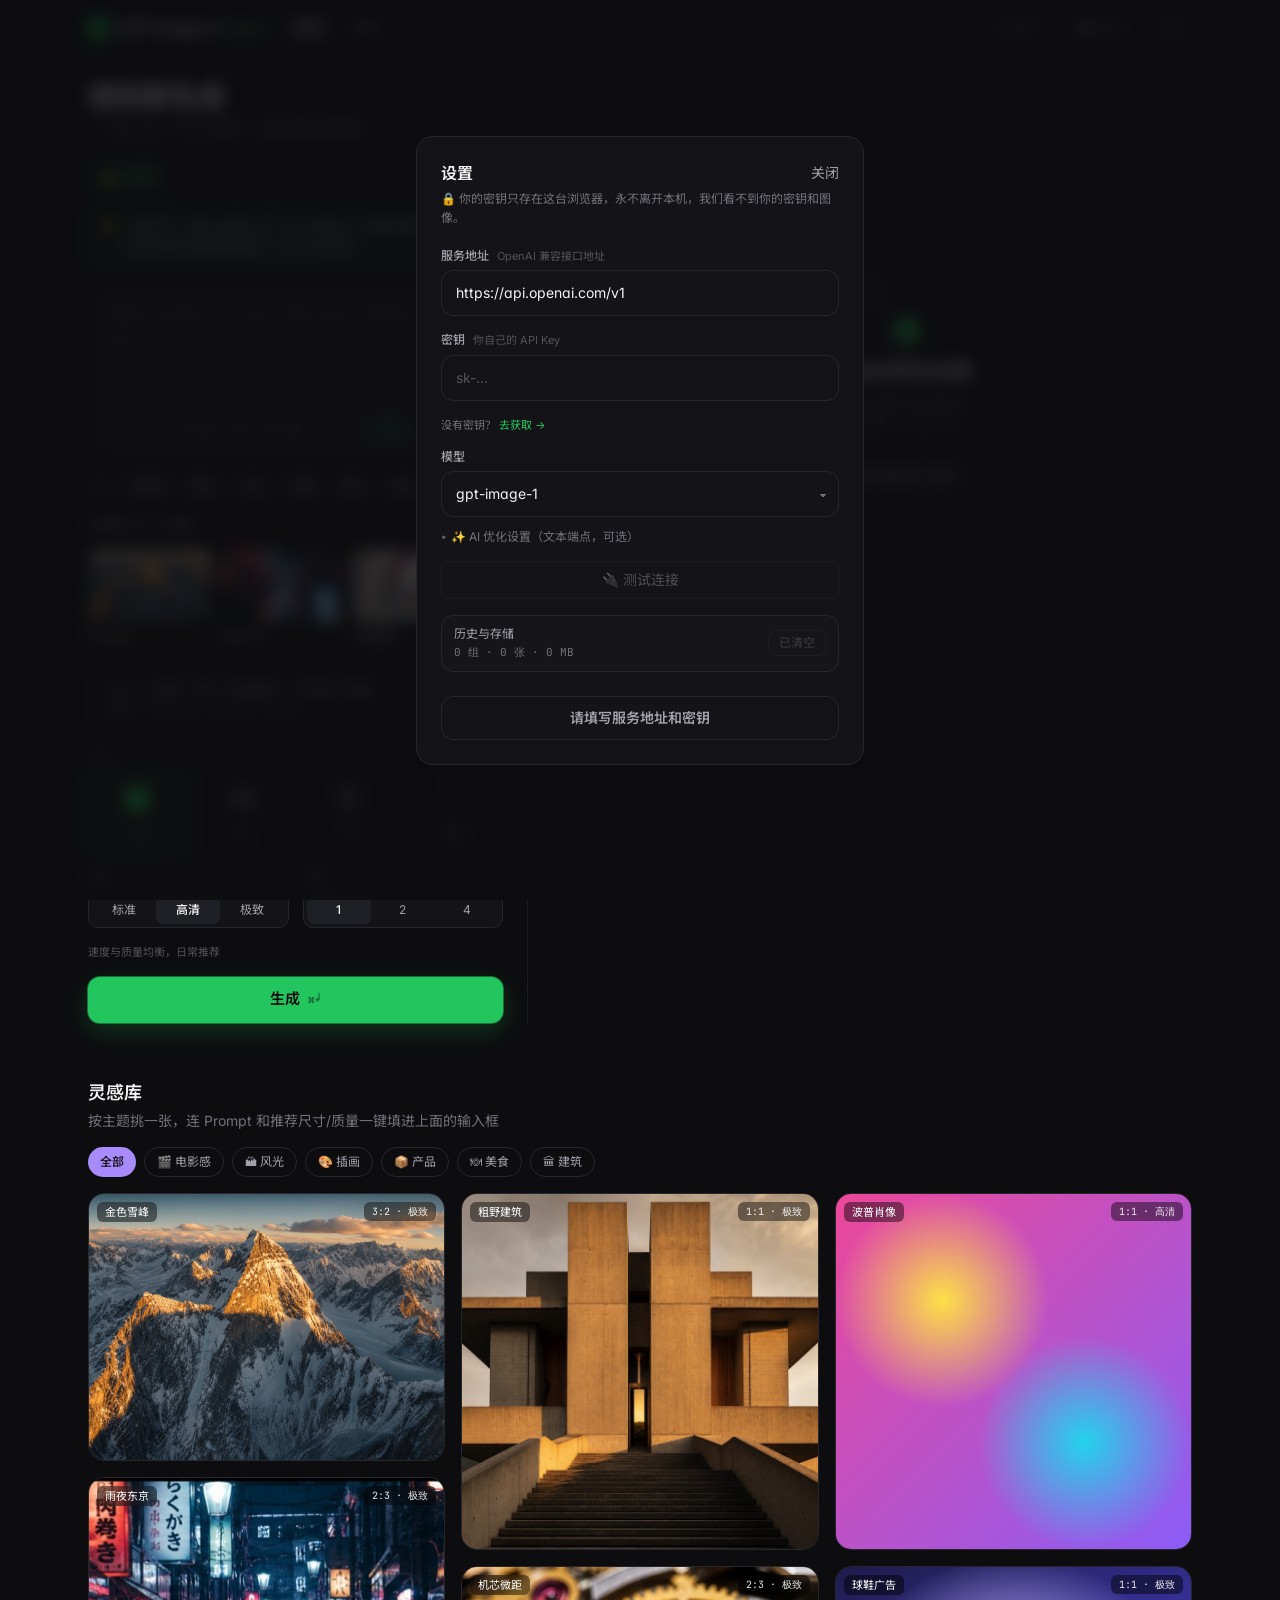
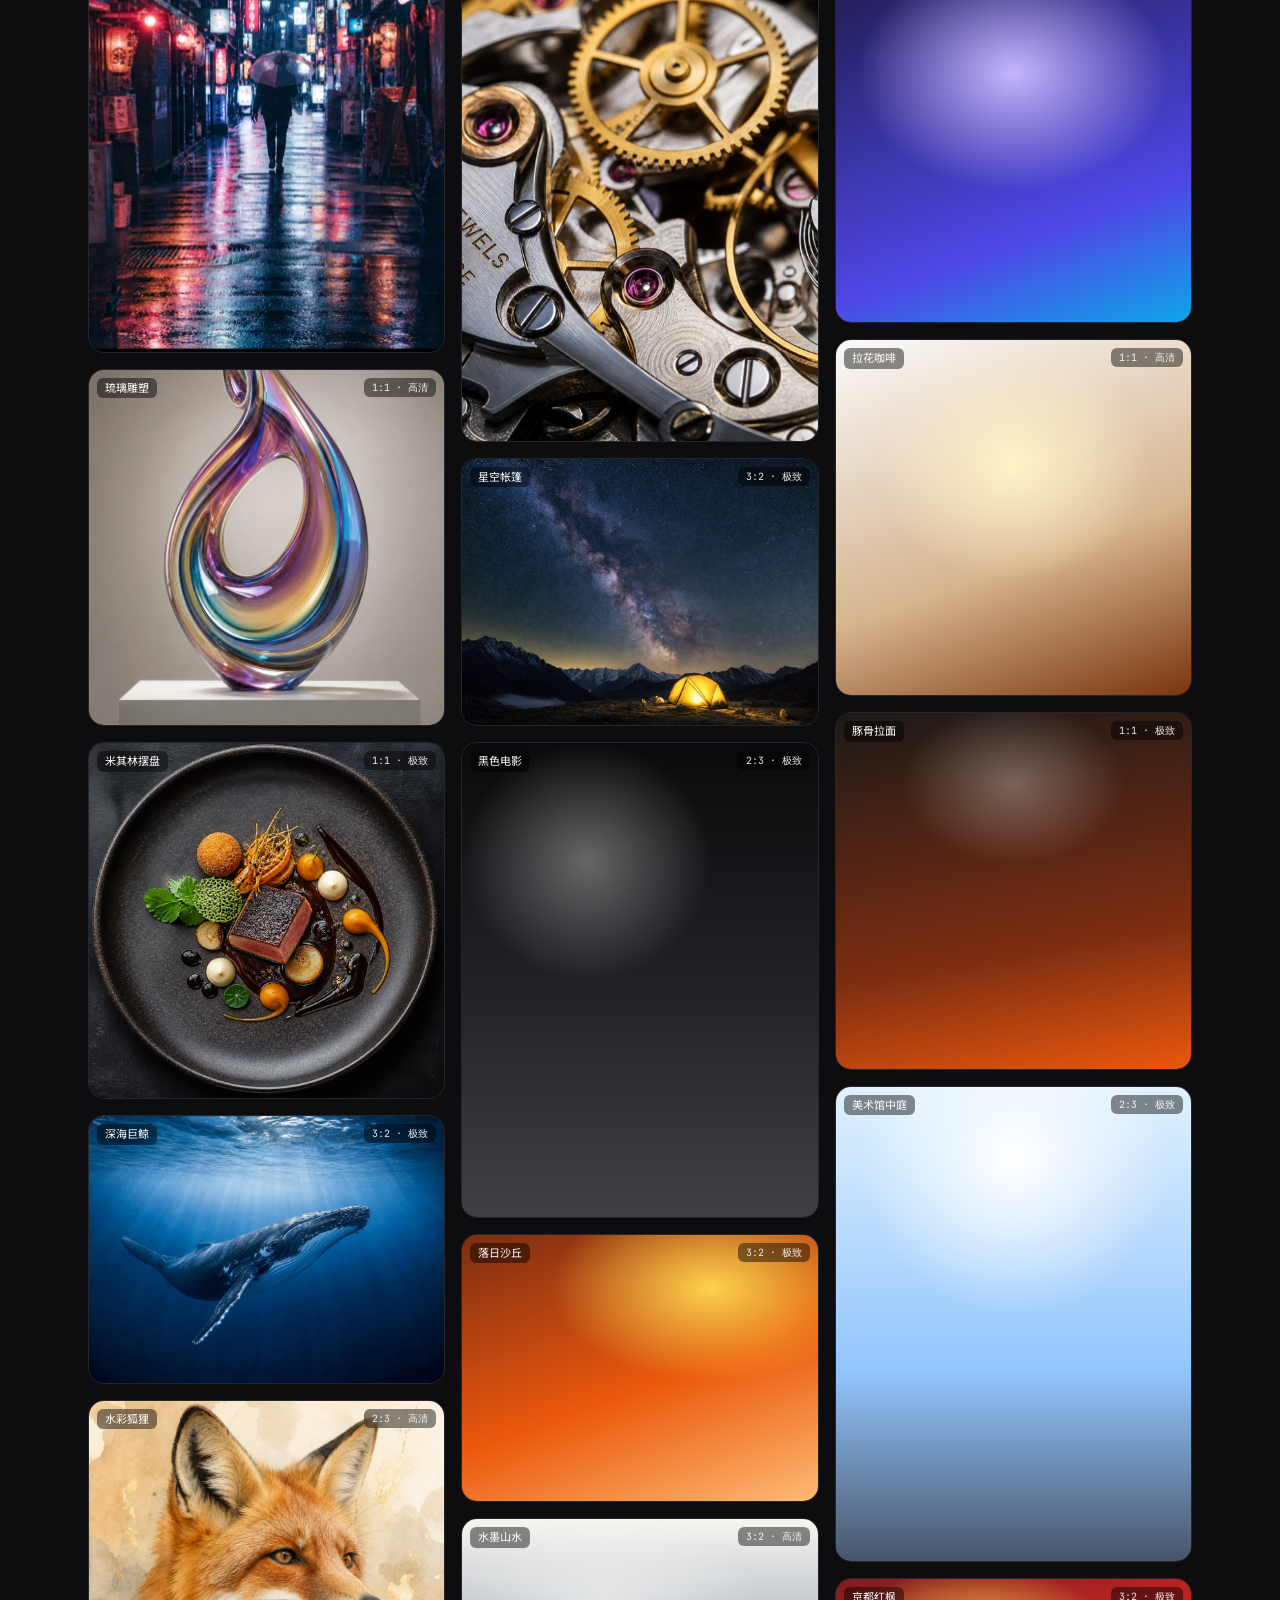
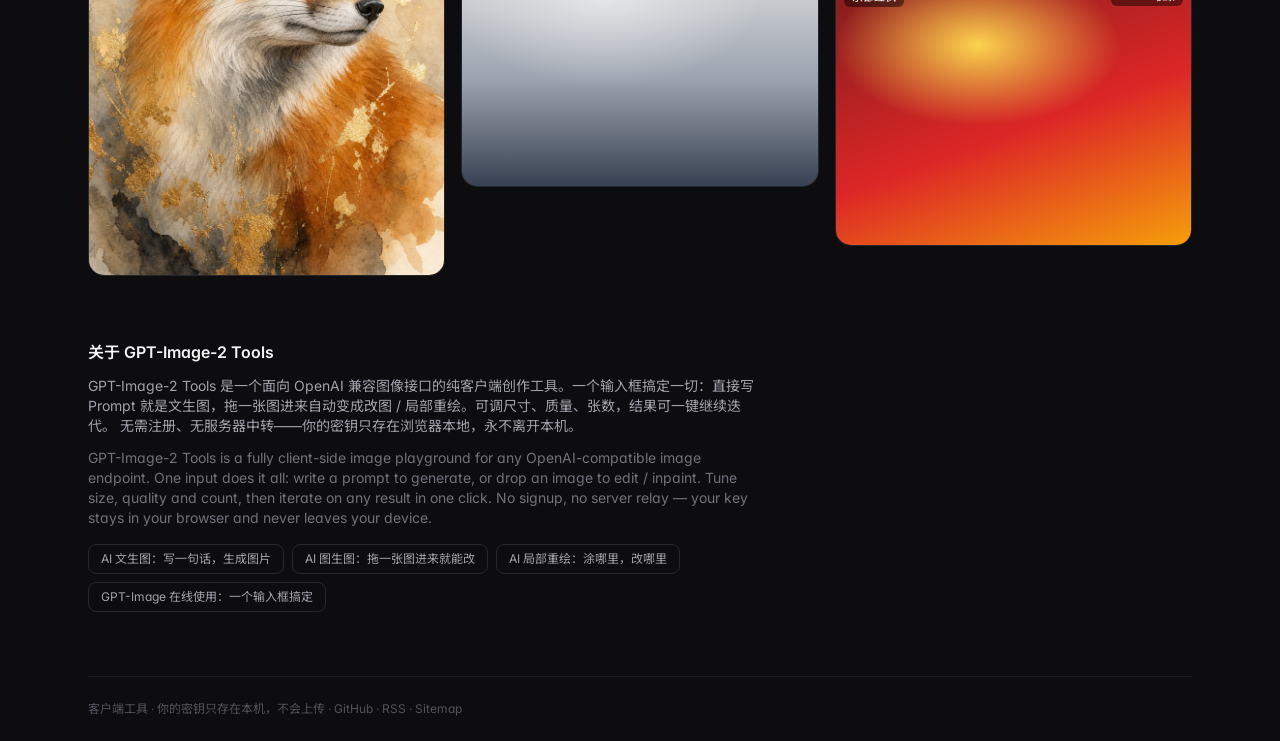
==== commit 127521b2: "sync build 2026-06-27T03:36:57Z" ====
--- a/index.html
+++ b/index.html
@@ -1,4 +1,4 @@
-<!DOCTYPE html><html lang="zh-CN"> <head><meta charset="utf-8"><meta name="viewport" content="width=device-width, initial-scale=1, viewport-fit=cover"><title>GPT-Image-2 Tools · 一个输入框，想到即生成</title><meta name="description" content="GPT-Image-2 Tools 是一个 AI 图像创作工具：写句话就出图，拖张图进来就能改。支持局部重绘与迭代，配置只存浏览器，你的密钥永不离开本机。"><link rel="canonical" href="https://image.markxian.cn/"><meta property="og:type" content="website"><meta property="og:title" content="GPT-Image-2 Tools · 一个输入框，想到即生成"><meta property="og:description" content="GPT-Image-2 Tools 是一个 AI 图像创作工具：写句话就出图，拖张图进来就能改。支持局部重绘与迭代，配置只存浏览器，你的密钥永不离开本机。"><meta property="og:url" content="https://image.markxian.cn/"><meta property="og:image" content="https://image.markxian.cn/showcase/peaks.jpg"><meta property="og:image:width" content="1536"><meta property="og:image:height" content="1024"><meta name="twitter:card" content="summary_large_image"><meta name="twitter:image" content="https://image.markxian.cn/showcase/peaks.jpg"><link rel="preconnect" href="https://fonts.googleapis.com"><link rel="preconnect" href="https://fonts.gstatic.com" crossorigin><link href="https://fonts.googleapis.com/css2?family=Inter:wght@400;500;600;700&family=Noto+Sans+SC:wght@400;500;600;700&family=JetBrains+Mono:wght@400;500&display=swap" rel="stylesheet"><link rel="stylesheet" href="/_astro/_slug_.DvFRdoox.css"><script type="module" src="/_astro/hoisted.CZ3wqX6c.js"></script></head> <body> <header class="sticky top-0 z-30 border-b border-linesoft bg-ink/80 backdrop-blur"> <div class="mx-auto flex h-14 max-w-6xl items-center gap-5 px-4 sm:px-6"> <a href="/" class="flex items-center gap-2.5"> <span class="flex h-[22px] w-[22px] items-center justify-center rounded-md" style="background:linear-gradient(135deg,#22c55e,#0e7a3b);box-shadow:0 0 0 1px rgba(34,197,94,.3),0 4px 12px rgba(34,197,94,.25)"> <svg width="11" height="11" viewBox="0 0 12 12" fill="none"><path d="M6 1.5 L8 6 L6 10.5 L4 6 Z" fill="#0d0d0f"></path></svg> </span> <span class="font-semibold tracking-tight">GPT-Image-2 <span class="text-grass">Tools</span></span> </a> <nav class="flex gap-1 text-sm"> <a href="/" data-i18n="nav.create" class="rounded-lg px-3 py-1.5 transition bg-panel2 font-medium text-fg"> 创作 </a><a href="/gallery" data-i18n="nav.history" class="rounded-lg px-3 py-1.5 transition text-fg2 hover:bg-panel2"> 历史 </a> </nav> <div class="flex-1"></div> <div class="hidden items-center gap-1.5 rounded-lg border border-line px-2.5 py-1.5 text-xs text-mut sm:flex" id="conn-pill"> <span class="h-1.5 w-1.5 rounded-full bg-mut2"></span> <span>未连接</span> </div> <a href="https://github.com/xianjianlf2/gpt-image-2-tools" target="_blank" rel="noopener" title="Star on GitHub" aria-label="GitHub" class="flex items-center gap-1.5 rounded-lg border border-line px-2.5 py-1.5 text-xs text-fg2 transition hover:border-[#3a3a44] hover:text-fg"> <svg width="15" height="15" viewBox="0 0 16 16" fill="currentColor" aria-hidden="true"><path d="M8 0C3.58 0 0 3.58 0 8c0 3.54 2.29 6.53 5.47 7.59.4.07.55-.17.55-.38 0-.19-.01-.82-.01-1.49-2.01.37-2.53-.49-2.69-.94-.09-.23-.48-.94-.82-1.13-.28-.15-.68-.52-.01-.53.63-.01 1.08.58 1.23.82.72 1.21 1.87.87 2.33.66.07-.52.28-.87.51-1.07-1.78-.2-3.64-.89-3.64-3.95 0-.87.31-1.59.82-2.15-.08-.2-.36-1.02.08-2.12 0 0 .67-.21 2.2.82a7.6 7.6 0 0 1 2-.27c.68 0 1.36.09 2 .27 1.53-1.04 2.2-.82 2.2-.82.44 1.1.16 1.92.08 2.12.51.56.82 1.27.82 2.15 0 3.07-1.87 3.75-3.65 3.95.29.25.54.73.54 1.48 0 1.07-.01 1.93-.01 2.2 0 .21.15.46.55.38A8.01 8.01 0 0 0 16 8c0-4.42-3.58-8-8-8z"></path></svg> <span class="hidden sm:inline">Star</span> </a> <style>astro-island,astro-slot,astro-static-slot{display:contents}</style><script>(()=>{var e=async t=>{await(await t())()};(self.Astro||(self.Astro={})).load=e;window.dispatchEvent(new Event("astro:load"));})();;(()=>{var A=Object.defineProperty;var g=(i,o,a)=>o in i?A(i,o,{enumerable:!0,configurable:!0,writable:!0,value:a}):i[o]=a;var d=(i,o,a)=>g(i,typeof o!="symbol"?o+"":o,a);{let i={0:t=>m(t),1:t=>a(t),2:t=>new RegExp(t),3:t=>new Date(t),4:t=>new Map(a(t)),5:t=>new Set(a(t)),6:t=>BigInt(t),7:t=>new URL(t),8:t=>new Uint8Array(t),9:t=>new Uint16Array(t),10:t=>new Uint32Array(t),11:t=>1/0*t},o=t=>{let[l,e]=t;return l in i?i[l](e):void 0},a=t=>t.map(o),m=t=>typeof t!="object"||t===null?t:Object.fromEntries(Object.entries(t).map(([l,e])=>[l,o(e)]));class y extends HTMLElement{constructor(){super(...arguments);d(this,"Component");d(this,"hydrator");d(this,"hydrate",async()=>{var b;if(!this.hydrator||!this.isConnected)return;let e=(b=this.parentElement)==null?void 0:b.closest("astro-island[ssr]");if(e){e.addEventListener("astro:hydrate",this.hydrate,{once:!0});return}let c=this.querySelectorAll("astro-slot"),n={},h=this.querySelectorAll("template[data-astro-template]");for(let r of h){let s=r.closest(this.tagName);s!=null&&s.isSameNode(this)&&(n[r.getAttribute("data-astro-template")||"default"]=r.innerHTML,r.remove())}for(let r of c){let s=r.closest(this.tagName);s!=null&&s.isSameNode(this)&&(n[r.getAttribute("name")||"default"]=r.innerHTML)}let p;try{p=this.hasAttribute("props")?m(JSON.parse(this.getAttribute("props"))):{}}catch(r){let s=this.getAttribute("component-url")||"<unknown>",v=this.getAttribute("component-export");throw v&&(s+=` (export ${v})`),console.error(`[hydrate] Error parsing props for component ${s}`,this.getAttribute("props"),r),r}let u;await this.hydrator(this)(this.Component,p,n,{client:this.getAttribute("client")}),this.removeAttribute("ssr"),this.dispatchEvent(new CustomEvent("astro:hydrate"))});d(this,"unmount",()=>{this.isConnected||this.dispatchEvent(new CustomEvent("astro:unmount"))})}disconnectedCallback(){document.removeEventListener("astro:after-swap",this.unmount),document.addEventListener("astro:after-swap",this.unmount,{once:!0})}connectedCallback(){if(!this.hasAttribute("await-children")||document.readyState==="interactive"||document.readyState==="complete")this.childrenConnectedCallback();else{let e=()=>{document.removeEventListener("DOMContentLoaded",e),c.disconnect(),this.childrenConnectedCallback()},c=new MutationObserver(()=>{var n;((n=this.lastChild)==null?void 0:n.nodeType)===Node.COMMENT_NODE&&this.lastChild.nodeValue==="astro:end"&&(this.lastChild.remove(),e())});c.observe(this,{childList:!0}),document.addEventListener("DOMContentLoaded",e)}}async childrenConnectedCallback(){let e=this.getAttribute("before-hydration-url");e&&await import(e),this.start()}async start(){let e=JSON.parse(this.getAttribute("opts")),c=this.getAttribute("client");if(Astro[c]===void 0){window.addEventListener(`astro:${c}`,()=>this.start(),{once:!0});return}try{await Astro[c](async()=>{let n=this.getAttribute("renderer-url"),[h,{default:p}]=await Promise.all([import(this.getAttribute("component-url")),n?import(n):()=>()=>{}]),u=this.getAttribute("component-export")||"default";if(!u.includes("."))this.Component=h[u];else{this.Component=h;for(let f of u.split("."))this.Component=this.Component[f]}return this.hydrator=p,this.hydrate},e,this)}catch(n){console.error(`[astro-island] Error hydrating ${this.getAttribute("component-url")}`,n)}}attributeChangedCallback(){this.hydrate()}}d(y,"observedAttributes",["props"]),customElements.get("astro-island")||customElements.define("astro-island",y)}})();</script><astro-island uid="ZN1GRr" prefix="r2" component-url="/_astro/LangToggle.DniJho3q.js" component-export="default" renderer-url="/_astro/client.DrE9CFQR.js" props="{}" ssr="" client="load" opts="{&quot;name&quot;:&quot;LangToggle&quot;,&quot;value&quot;:true}" await-children=""><button class="rounded-lg border border-line px-2.5 py-1.5 text-xs text-fg2 transition hover:border-[#3a3a44] hover:text-fg" title="中 / EN">EN</button><!--astro:end--></astro-island> </div> </header> <main class="mx-auto max-w-6xl px-4 py-6 sm:px-6">  <section class="mb-6"> <h1 class="text-2xl font-bold tracking-tight sm:text-[28px]" data-i18n="hero.title">想到即生成</h1> <p class="mt-1.5 text-sm text-mut" data-i18n="hero.sub">一个输入框：写文字成图，拖张图进来就能改</p> </section> <script>(()=>{var e=async t=>{await(await t())()};(self.Astro||(self.Astro={})).only=e;window.dispatchEvent(new Event("astro:only"));})();</script><astro-island uid="Z2fDtBW" component-url="/_astro/Playground.DSgXaeSg.js" component-export="default" renderer-url="/_astro/client.DrE9CFQR.js" props="{}" ssr="" client="only" opts="{&quot;name&quot;:&quot;Playground&quot;,&quot;value&quot;:&quot;react&quot;}"></astro-island> <script>(()=>{var l=(o,t)=>{let i=async()=>{await(await o())()},e=typeof t.value=="object"?t.value:void 0,s={timeout:e==null?void 0:e.timeout};"requestIdleCallback"in window?window.requestIdleCallback(i,s):setTimeout(i,s.timeout||200)};(self.Astro||(self.Astro={})).idle=l;window.dispatchEvent(new Event("astro:idle"));})();</script><astro-island uid="Z2ao1sF" prefix="r0" component-url="/_astro/UsageStat.B1WzV32Q.js" component-export="default" renderer-url="/_astro/client.DrE9CFQR.js" props="{}" ssr="" client="idle" opts="{&quot;name&quot;:&quot;UsageStat&quot;,&quot;value&quot;:true}"></astro-island> <script>(()=>{var l=(s,i,o)=>{let r=async()=>{await(await s())()},t=typeof i.value=="object"?i.value:void 0,c={rootMargin:t==null?void 0:t.rootMargin},n=new IntersectionObserver(e=>{for(let a of e)if(a.isIntersecting){n.disconnect(),r();break}},c);for(let e of o.children)n.observe(e)};(self.Astro||(self.Astro={})).visible=l;window.dispatchEvent(new Event("astro:visible"));})();</script><astro-island uid="1jo6eS" prefix="r1" component-url="/_astro/Showcase.Cr__C7Kj.js" component-export="default" renderer-url="/_astro/client.DrE9CFQR.js" props="{}" ssr="" client="visible" opts="{&quot;name&quot;:&quot;Showcase&quot;,&quot;value&quot;:true}" await-children=""><section class="mt-14"><div class="mb-4"><h2 class="text-lg font-semibold text-fg">灵感库</h2><p class="mt-1 text-sm text-mut">按主题挑一张，连 Prompt 和推荐尺寸/质量一键填进上面的输入框</p></div><div class="mb-4 flex flex-wrap gap-2"><button class="rounded-full px-3 py-1.5 text-xs transition bg-iris font-medium text-ink">全部</button><button class="rounded-full px-3 py-1.5 text-xs transition border border-line text-fg2 hover:border-iris/50">🎬 电影感</button><button class="rounded-full px-3 py-1.5 text-xs transition border border-line text-fg2 hover:border-iris/50">🏔 风光</button><button class="rounded-full px-3 py-1.5 text-xs transition border border-line text-fg2 hover:border-iris/50">🎨 插画</button><button class="rounded-full px-3 py-1.5 text-xs transition border border-line text-fg2 hover:border-iris/50">📦 产品</button><button class="rounded-full px-3 py-1.5 text-xs transition border border-line text-fg2 hover:border-iris/50">🍽 美食</button><button class="rounded-full px-3 py-1.5 text-xs transition border border-line text-fg2 hover:border-iris/50">🏛 建筑</button></div><div class="[column-fill:_balance] gap-4 sm:columns-2 lg:columns-3"><div class="group relative mb-4 block w-full cursor-pointer overflow-hidden rounded-2xl border border-line text-left transition hover:border-iris/50"><img src="/showcase/peaks.jpg" alt="金色雪峰" class="w-full aspect-[4/3] object-cover" loading="lazy"/><div class="absolute inset-0 flex flex-col justify-end bg-gradient-to-t from-black/85 via-black/20 to-transparent p-3 opacity-0 transition group-hover:opacity-100"><div class="line-clamp-3 text-[12px] leading-snug text-neutral-200">航拍金色时刻的雪山群峰，戏剧性光影，fine-art 风光摄影，超细节</div><div class="mt-2 flex items-center gap-2"><span class="inline-flex items-center gap-1 rounded-lg bg-iris px-2.5 py-1 text-[11px] font-medium text-ink">↑ <!-- -->用这个 Prompt 创作</span><button class="inline-flex items-center gap-1 rounded-lg border border-white/25 bg-black/40 px-2.5 py-1 text-[11px] text-white backdrop-blur transition hover:bg-black/60">⧉ 复制 Prompt</button></div></div><span class="absolute left-2 top-2 rounded-md bg-black/45 px-2 py-0.5 text-[11px] text-white backdrop-blur transition group-hover:opacity-0">金色雪峰</span><span class="absolute right-2 top-2 rounded-md bg-black/45 px-2 py-0.5 font-mono text-[10px] text-white/90 backdrop-blur transition group-hover:opacity-0">3:2<!-- --> · <!-- -->极致</span></div><div class="group relative mb-4 block w-full cursor-pointer overflow-hidden rounded-2xl border border-line text-left transition hover:border-iris/50"><img src="/showcase/tokyo.jpg" alt="雨夜东京" class="w-full aspect-[3/4] object-cover" loading="lazy"/><div class="absolute inset-0 flex flex-col justify-end bg-gradient-to-t from-black/85 via-black/20 to-transparent p-3 opacity-0 transition group-hover:opacity-100"><div class="line-clamp-3 text-[12px] leading-snug text-neutral-200">雨夜东京小巷，霓虹倒影，电影感，宽银幕，氛围阴郁，超细节</div><div class="mt-2 flex items-center gap-2"><span class="inline-flex items-center gap-1 rounded-lg bg-iris px-2.5 py-1 text-[11px] font-medium text-ink">↑ <!-- -->用这个 Prompt 创作</span><button class="inline-flex items-center gap-1 rounded-lg border border-white/25 bg-black/40 px-2.5 py-1 text-[11px] text-white backdrop-blur transition hover:bg-black/60">⧉ 复制 Prompt</button></div></div><span class="absolute left-2 top-2 rounded-md bg-black/45 px-2 py-0.5 text-[11px] text-white backdrop-blur transition group-hover:opacity-0">雨夜东京</span><span class="absolute right-2 top-2 rounded-md bg-black/45 px-2 py-0.5 font-mono text-[10px] text-white/90 backdrop-blur transition group-hover:opacity-0">2:3<!-- --> · <!-- -->极致</span></div><div class="group relative mb-4 block w-full cursor-pointer overflow-hidden rounded-2xl border border-line text-left transition hover:border-iris/50"><img src="/showcase/glass.jpg" alt="琉璃雕塑" class="w-full aspect-square object-cover" loading="lazy"/><div class="absolute inset-0 flex flex-col justify-end bg-gradient-to-t from-black/85 via-black/20 to-transparent p-3 opacity-0 transition group-hover:opacity-100"><div class="line-clamp-3 text-[12px] leading-snug text-neutral-200">基座上的虹彩吹制玻璃雕塑，柔和影棚光，3D 渲染，质感高级</div><div class="mt-2 flex items-center gap-2"><span class="inline-flex items-center gap-1 rounded-lg bg-iris px-2.5 py-1 text-[11px] font-medium text-ink">↑ <!-- -->用这个 Prompt 创作</span><button class="inline-flex items-center gap-1 rounded-lg border border-white/25 bg-black/40 px-2.5 py-1 text-[11px] text-white backdrop-blur transition hover:bg-black/60">⧉ 复制 Prompt</button></div></div><span class="absolute left-2 top-2 rounded-md bg-black/45 px-2 py-0.5 text-[11px] text-white backdrop-blur transition group-hover:opacity-0">琉璃雕塑</span><span class="absolute right-2 top-2 rounded-md bg-black/45 px-2 py-0.5 font-mono text-[10px] text-white/90 backdrop-blur transition group-hover:opacity-0">1:1<!-- --> · <!-- -->高清</span></div><div class="group relative mb-4 block w-full cursor-pointer overflow-hidden rounded-2xl border border-line text-left transition hover:border-iris/50"><img src="/showcase/plating.jpg" alt="米其林摆盘" class="w-full aspect-square object-cover" loading="lazy"/><div class="absolute inset-0 flex flex-col justify-end bg-gradient-to-t from-black/85 via-black/20 to-transparent p-3 opacity-0 transition group-hover:opacity-100"><div class="line-clamp-3 text-[12px] leading-snug text-neutral-200">深色陶瓷上的米其林精致摆盘，俯视，杂志级美食摄影，戏剧光影</div><div class="mt-2 flex items-center gap-2"><span class="inline-flex items-center gap-1 rounded-lg bg-iris px-2.5 py-1 text-[11px] font-medium text-ink">↑ <!-- -->用这个 Prompt 创作</span><button class="inline-flex items-center gap-1 rounded-lg border border-white/25 bg-black/40 px-2.5 py-1 text-[11px] text-white backdrop-blur transition hover:bg-black/60">⧉ 复制 Prompt</button></div></div><span class="absolute left-2 top-2 rounded-md bg-black/45 px-2 py-0.5 text-[11px] text-white backdrop-blur transition group-hover:opacity-0">米其林摆盘</span><span class="absolute right-2 top-2 rounded-md bg-black/45 px-2 py-0.5 font-mono text-[10px] text-white/90 backdrop-blur transition group-hover:opacity-0">1:1<!-- --> · <!-- -->极致</span></div><div class="group relative mb-4 block w-full cursor-pointer overflow-hidden rounded-2xl border border-line text-left transition hover:border-iris/50"><img src="/showcase/whale.jpg" alt="深海巨鲸" class="w-full aspect-[4/3] object-cover" loading="lazy"/><div class="absolute inset-0 flex flex-col justify-end bg-gradient-to-t from-black/85 via-black/20 to-transparent p-3 opacity-0 transition group-hover:opacity-100"><div class="line-clamp-3 text-[12px] leading-snug text-neutral-200">深蓝海中的座头鲸，光束，fine-art 水下摄影，宁静，超细节</div><div class="mt-2 flex items-center gap-2"><span class="inline-flex items-center gap-1 rounded-lg bg-iris px-2.5 py-1 text-[11px] font-medium text-ink">↑ <!-- -->用这个 Prompt 创作</span><button class="inline-flex items-center gap-1 rounded-lg border border-white/25 bg-black/40 px-2.5 py-1 text-[11px] text-white backdrop-blur transition hover:bg-black/60">⧉ 复制 Prompt</button></div></div><span class="absolute left-2 top-2 rounded-md bg-black/45 px-2 py-0.5 text-[11px] text-white backdrop-blur transition group-hover:opacity-0">深海巨鲸</span><span class="absolute right-2 top-2 rounded-md bg-black/45 px-2 py-0.5 font-mono text-[10px] text-white/90 backdrop-blur transition group-hover:opacity-0">3:2<!-- --> · <!-- -->极致</span></div><div class="group relative mb-4 block w-full cursor-pointer overflow-hidden rounded-2xl border border-line text-left transition hover:border-iris/50"><img src="/showcase/fox.jpg" alt="水彩狐狸" class="w-full aspect-[3/4] object-cover" loading="lazy"/><div class="absolute inset-0 flex flex-col justify-end bg-gradient-to-t from-black/85 via-black/20 to-transparent p-3 opacity-0 transition group-hover:opacity-100"><div class="line-clamp-3 text-[12px] leading-snug text-neutral-200">优雅红狐肖像，柔和水彩，金箔点缀，博物馆级质感</div><div class="mt-2 flex items-center gap-2"><span class="inline-flex items-center gap-1 rounded-lg bg-iris px-2.5 py-1 text-[11px] font-medium text-ink">↑ <!-- -->用这个 Prompt 创作</span><button class="inline-flex items-center gap-1 rounded-lg border border-white/25 bg-black/40 px-2.5 py-1 text-[11px] text-white backdrop-blur transition hover:bg-black/60">⧉ 复制 Prompt</button></div></div><span class="absolute left-2 top-2 rounded-md bg-black/45 px-2 py-0.5 text-[11px] text-white backdrop-blur transition group-hover:opacity-0">水彩狐狸</span><span class="absolute right-2 top-2 rounded-md bg-black/45 px-2 py-0.5 font-mono text-[10px] text-white/90 backdrop-blur transition group-hover:opacity-0">2:3<!-- --> · <!-- -->高清</span></div><div class="group relative mb-4 block w-full cursor-pointer overflow-hidden rounded-2xl border border-line text-left transition hover:border-iris/50"><img src="/showcase/brutalist.jpg" alt="粗野建筑" class="w-full aspect-square object-cover" loading="lazy"/><div class="absolute inset-0 flex flex-col justify-end bg-gradient-to-t from-black/85 via-black/20 to-transparent p-3 opacity-0 transition group-hover:opacity-100"><div class="line-clamp-3 text-[12px] leading-snug text-neutral-200">金色时刻的粗野主义混凝土建筑，强烈光影，对称构图，fine-art</div><div class="mt-2 flex items-center gap-2"><span class="inline-flex items-center gap-1 rounded-lg bg-iris px-2.5 py-1 text-[11px] font-medium text-ink">↑ <!-- -->用这个 Prompt 创作</span><button class="inline-flex items-center gap-1 rounded-lg border border-white/25 bg-black/40 px-2.5 py-1 text-[11px] text-white backdrop-blur transition hover:bg-black/60">⧉ 复制 Prompt</button></div></div><span class="absolute left-2 top-2 rounded-md bg-black/45 px-2 py-0.5 text-[11px] text-white backdrop-blur transition group-hover:opacity-0">粗野建筑</span><span class="absolute right-2 top-2 rounded-md bg-black/45 px-2 py-0.5 font-mono text-[10px] text-white/90 backdrop-blur transition group-hover:opacity-0">1:1<!-- --> · <!-- -->极致</span></div><div class="group relative mb-4 block w-full cursor-pointer overflow-hidden rounded-2xl border border-line text-left transition hover:border-iris/50"><img src="/showcase/watch.jpg" alt="机芯微距" class="w-full aspect-[3/4] object-cover" loading="lazy"/><div class="absolute inset-0 flex flex-col justify-end bg-gradient-to-t from-black/85 via-black/20 to-transparent p-3 opacity-0 transition group-hover:opacity-100"><div class="line-clamp-3 text-[12px] leading-snug text-neutral-200">奢华机械腕表机芯微距，黄铜与宝石，戏剧光影，超细节</div><div class="mt-2 flex items-center gap-2"><span class="inline-flex items-center gap-1 rounded-lg bg-iris px-2.5 py-1 text-[11px] font-medium text-ink">↑ <!-- -->用这个 Prompt 创作</span><button class="inline-flex items-center gap-1 rounded-lg border border-white/25 bg-black/40 px-2.5 py-1 text-[11px] text-white backdrop-blur transition hover:bg-black/60">⧉ 复制 Prompt</button></div></div><span class="absolute left-2 top-2 rounded-md bg-black/45 px-2 py-0.5 text-[11px] text-white backdrop-blur transition group-hover:opacity-0">机芯微距</span><span class="absolute right-2 top-2 rounded-md bg-black/45 px-2 py-0.5 font-mono text-[10px] text-white/90 backdrop-blur transition group-hover:opacity-0">2:3<!-- --> · <!-- -->极致</span></div><div class="group relative mb-4 block w-full cursor-pointer overflow-hidden rounded-2xl border border-line text-left transition hover:border-iris/50"><img src="/showcase/camp.jpg" alt="星空帐篷" class="w-full aspect-[4/3] object-cover" loading="lazy"/><div class="absolute inset-0 flex flex-col justify-end bg-gradient-to-t from-black/85 via-black/20 to-transparent p-3 opacity-0 transition group-hover:opacity-100"><div class="line-clamp-3 text-[12px] leading-snug text-neutral-200">银河下的发光帐篷，群山剪影，长曝光，电影感，宁静</div><div class="mt-2 flex items-center gap-2"><span class="inline-flex items-center gap-1 rounded-lg bg-iris px-2.5 py-1 text-[11px] font-medium text-ink">↑ <!-- -->用这个 Prompt 创作</span><button class="inline-flex items-center gap-1 rounded-lg border border-white/25 bg-black/40 px-2.5 py-1 text-[11px] text-white backdrop-blur transition hover:bg-black/60">⧉ 复制 Prompt</button></div></div><span class="absolute left-2 top-2 rounded-md bg-black/45 px-2 py-0.5 text-[11px] text-white backdrop-blur transition group-hover:opacity-0">星空帐篷</span><span class="absolute right-2 top-2 rounded-md bg-black/45 px-2 py-0.5 font-mono text-[10px] text-white/90 backdrop-blur transition group-hover:opacity-0">3:2<!-- --> · <!-- -->极致</span></div></div></section><!--astro:end--></astro-island>  <section class="mt-16 max-w-2xl space-y-3 text-sm text-fg2"> <h2 class="text-base font-semibold text-fg">关于 GPT-Image-2 Tools</h2> <p>
+<!DOCTYPE html><html lang="zh-CN"> <head><meta charset="utf-8"><meta name="viewport" content="width=device-width, initial-scale=1, viewport-fit=cover"><title>GPT-Image-2 Tools · 一个输入框，想到即生成</title><meta name="description" content="GPT-Image-2 Tools 是一个 AI 图像创作工具：写句话就出图，拖张图进来就能改。支持局部重绘与迭代，配置只存浏览器，你的密钥永不离开本机。"><link rel="canonical" href="https://image.markxian.cn/"><meta property="og:type" content="website"><meta property="og:title" content="GPT-Image-2 Tools · 一个输入框，想到即生成"><meta property="og:description" content="GPT-Image-2 Tools 是一个 AI 图像创作工具：写句话就出图，拖张图进来就能改。支持局部重绘与迭代，配置只存浏览器，你的密钥永不离开本机。"><meta property="og:url" content="https://image.markxian.cn/"><meta property="og:image" content="https://image.markxian.cn/showcase/peaks.jpg"><meta property="og:image:width" content="1536"><meta property="og:image:height" content="1024"><meta name="twitter:card" content="summary_large_image"><meta name="twitter:image" content="https://image.markxian.cn/showcase/peaks.jpg"><link rel="preconnect" href="https://fonts.googleapis.com"><link rel="preconnect" href="https://fonts.gstatic.com" crossorigin><link href="https://fonts.googleapis.com/css2?family=Inter:wght@400;500;600;700&family=Noto+Sans+SC:wght@400;500;600;700&family=JetBrains+Mono:wght@400;500&display=swap" rel="stylesheet"><link rel="stylesheet" href="/_astro/_slug_.Czr3LsXv.css"><script type="module" src="/_astro/hoisted.CZ3wqX6c.js"></script></head> <body> <header class="sticky top-0 z-30 border-b border-linesoft bg-ink/80 backdrop-blur"> <div class="mx-auto flex h-14 max-w-6xl items-center gap-5 px-4 sm:px-6"> <a href="/" class="flex items-center gap-2.5"> <span class="flex h-[22px] w-[22px] items-center justify-center rounded-md" style="background:linear-gradient(135deg,#22c55e,#0e7a3b);box-shadow:0 0 0 1px rgba(34,197,94,.3),0 4px 12px rgba(34,197,94,.25)"> <svg width="11" height="11" viewBox="0 0 12 12" fill="none"><path d="M6 1.5 L8 6 L6 10.5 L4 6 Z" fill="#0d0d0f"></path></svg> </span> <span class="font-semibold tracking-tight">GPT-Image-2 <span class="text-grass">Tools</span></span> </a> <nav class="flex gap-1 text-sm"> <a href="/" data-i18n="nav.create" class="rounded-lg px-3 py-1.5 transition bg-panel2 font-medium text-fg"> 创作 </a><a href="/gallery" data-i18n="nav.history" class="rounded-lg px-3 py-1.5 transition text-fg2 hover:bg-panel2"> 历史 </a> </nav> <div class="flex-1"></div> <div class="hidden items-center gap-1.5 rounded-lg border border-line px-2.5 py-1.5 text-xs text-mut sm:flex" id="conn-pill"> <span class="h-1.5 w-1.5 rounded-full bg-mut2"></span> <span>未连接</span> </div> <a href="https://github.com/xianjianlf2/gpt-image-2-tools" target="_blank" rel="noopener" title="Star on GitHub" aria-label="GitHub" class="flex items-center gap-1.5 rounded-lg border border-line px-2.5 py-1.5 text-xs text-fg2 transition hover:border-[#3a3a44] hover:text-fg"> <svg width="15" height="15" viewBox="0 0 16 16" fill="currentColor" aria-hidden="true"><path d="M8 0C3.58 0 0 3.58 0 8c0 3.54 2.29 6.53 5.47 7.59.4.07.55-.17.55-.38 0-.19-.01-.82-.01-1.49-2.01.37-2.53-.49-2.69-.94-.09-.23-.48-.94-.82-1.13-.28-.15-.68-.52-.01-.53.63-.01 1.08.58 1.23.82.72 1.21 1.87.87 2.33.66.07-.52.28-.87.51-1.07-1.78-.2-3.64-.89-3.64-3.95 0-.87.31-1.59.82-2.15-.08-.2-.36-1.02.08-2.12 0 0 .67-.21 2.2.82a7.6 7.6 0 0 1 2-.27c.68 0 1.36.09 2 .27 1.53-1.04 2.2-.82 2.2-.82.44 1.1.16 1.92.08 2.12.51.56.82 1.27.82 2.15 0 3.07-1.87 3.75-3.65 3.95.29.25.54.73.54 1.48 0 1.07-.01 1.93-.01 2.2 0 .21.15.46.55.38A8.01 8.01 0 0 0 16 8c0-4.42-3.58-8-8-8z"></path></svg> <span class="hidden sm:inline">Star</span> </a> <style>astro-island,astro-slot,astro-static-slot{display:contents}</style><script>(()=>{var e=async t=>{await(await t())()};(self.Astro||(self.Astro={})).load=e;window.dispatchEvent(new Event("astro:load"));})();;(()=>{var A=Object.defineProperty;var g=(i,o,a)=>o in i?A(i,o,{enumerable:!0,configurable:!0,writable:!0,value:a}):i[o]=a;var d=(i,o,a)=>g(i,typeof o!="symbol"?o+"":o,a);{let i={0:t=>m(t),1:t=>a(t),2:t=>new RegExp(t),3:t=>new Date(t),4:t=>new Map(a(t)),5:t=>new Set(a(t)),6:t=>BigInt(t),7:t=>new URL(t),8:t=>new Uint8Array(t),9:t=>new Uint16Array(t),10:t=>new Uint32Array(t),11:t=>1/0*t},o=t=>{let[l,e]=t;return l in i?i[l](e):void 0},a=t=>t.map(o),m=t=>typeof t!="object"||t===null?t:Object.fromEntries(Object.entries(t).map(([l,e])=>[l,o(e)]));class y extends HTMLElement{constructor(){super(...arguments);d(this,"Component");d(this,"hydrator");d(this,"hydrate",async()=>{var b;if(!this.hydrator||!this.isConnected)return;let e=(b=this.parentElement)==null?void 0:b.closest("astro-island[ssr]");if(e){e.addEventListener("astro:hydrate",this.hydrate,{once:!0});return}let c=this.querySelectorAll("astro-slot"),n={},h=this.querySelectorAll("template[data-astro-template]");for(let r of h){let s=r.closest(this.tagName);s!=null&&s.isSameNode(this)&&(n[r.getAttribute("data-astro-template")||"default"]=r.innerHTML,r.remove())}for(let r of c){let s=r.closest(this.tagName);s!=null&&s.isSameNode(this)&&(n[r.getAttribute("name")||"default"]=r.innerHTML)}let p;try{p=this.hasAttribute("props")?m(JSON.parse(this.getAttribute("props"))):{}}catch(r){let s=this.getAttribute("component-url")||"<unknown>",v=this.getAttribute("component-export");throw v&&(s+=` (export ${v})`),console.error(`[hydrate] Error parsing props for component ${s}`,this.getAttribute("props"),r),r}let u;await this.hydrator(this)(this.Component,p,n,{client:this.getAttribute("client")}),this.removeAttribute("ssr"),this.dispatchEvent(new CustomEvent("astro:hydrate"))});d(this,"unmount",()=>{this.isConnected||this.dispatchEvent(new CustomEvent("astro:unmount"))})}disconnectedCallback(){document.removeEventListener("astro:after-swap",this.unmount),document.addEventListener("astro:after-swap",this.unmount,{once:!0})}connectedCallback(){if(!this.hasAttribute("await-children")||document.readyState==="interactive"||document.readyState==="complete")this.childrenConnectedCallback();else{let e=()=>{document.removeEventListener("DOMContentLoaded",e),c.disconnect(),this.childrenConnectedCallback()},c=new MutationObserver(()=>{var n;((n=this.lastChild)==null?void 0:n.nodeType)===Node.COMMENT_NODE&&this.lastChild.nodeValue==="astro:end"&&(this.lastChild.remove(),e())});c.observe(this,{childList:!0}),document.addEventListener("DOMContentLoaded",e)}}async childrenConnectedCallback(){let e=this.getAttribute("before-hydration-url");e&&await import(e),this.start()}async start(){let e=JSON.parse(this.getAttribute("opts")),c=this.getAttribute("client");if(Astro[c]===void 0){window.addEventListener(`astro:${c}`,()=>this.start(),{once:!0});return}try{await Astro[c](async()=>{let n=this.getAttribute("renderer-url"),[h,{default:p}]=await Promise.all([import(this.getAttribute("component-url")),n?import(n):()=>()=>{}]),u=this.getAttribute("component-export")||"default";if(!u.includes("."))this.Component=h[u];else{this.Component=h;for(let f of u.split("."))this.Component=this.Component[f]}return this.hydrator=p,this.hydrate},e,this)}catch(n){console.error(`[astro-island] Error hydrating ${this.getAttribute("component-url")}`,n)}}attributeChangedCallback(){this.hydrate()}}d(y,"observedAttributes",["props"]),customElements.get("astro-island")||customElements.define("astro-island",y)}})();</script><astro-island uid="ZN1GRr" prefix="r2" component-url="/_astro/LangToggle.DniJho3q.js" component-export="default" renderer-url="/_astro/client.DrE9CFQR.js" props="{}" ssr="" client="load" opts="{&quot;name&quot;:&quot;LangToggle&quot;,&quot;value&quot;:true}" await-children=""><button class="rounded-lg border border-line px-2.5 py-1.5 text-xs text-fg2 transition hover:border-[#3a3a44] hover:text-fg" title="中 / EN">EN</button><!--astro:end--></astro-island> </div> </header> <main class="mx-auto max-w-6xl px-4 py-6 sm:px-6">  <section class="mb-6"> <h1 class="text-2xl font-bold tracking-tight sm:text-[28px]" data-i18n="hero.title">想到即生成</h1> <p class="mt-1.5 text-sm text-mut" data-i18n="hero.sub">一个输入框：写文字成图，拖张图进来就能改</p> </section> <script>(()=>{var e=async t=>{await(await t())()};(self.Astro||(self.Astro={})).only=e;window.dispatchEvent(new Event("astro:only"));})();</script><astro-island uid="Z2fDtBW" component-url="/_astro/Playground.BZIpKL0H.js" component-export="default" renderer-url="/_astro/client.DrE9CFQR.js" props="{}" ssr="" client="only" opts="{&quot;name&quot;:&quot;Playground&quot;,&quot;value&quot;:&quot;react&quot;}"></astro-island> <script>(()=>{var l=(o,t)=>{let i=async()=>{await(await o())()},e=typeof t.value=="object"?t.value:void 0,s={timeout:e==null?void 0:e.timeout};"requestIdleCallback"in window?window.requestIdleCallback(i,s):setTimeout(i,s.timeout||200)};(self.Astro||(self.Astro={})).idle=l;window.dispatchEvent(new Event("astro:idle"));})();</script><astro-island uid="Z2ao1sF" prefix="r0" component-url="/_astro/UsageStat.B1WzV32Q.js" component-export="default" renderer-url="/_astro/client.DrE9CFQR.js" props="{}" ssr="" client="idle" opts="{&quot;name&quot;:&quot;UsageStat&quot;,&quot;value&quot;:true}"></astro-island> <script>(()=>{var l=(s,i,o)=>{let r=async()=>{await(await s())()},t=typeof i.value=="object"?i.value:void 0,c={rootMargin:t==null?void 0:t.rootMargin},n=new IntersectionObserver(e=>{for(let a of e)if(a.isIntersecting){n.disconnect(),r();break}},c);for(let e of o.children)n.observe(e)};(self.Astro||(self.Astro={})).visible=l;window.dispatchEvent(new Event("astro:visible"));})();</script><astro-island uid="ZpUFUS" prefix="r1" component-url="/_astro/Showcase.q1gAnlE5.js" component-export="default" renderer-url="/_astro/client.DrE9CFQR.js" props="{}" ssr="" client="visible" opts="{&quot;name&quot;:&quot;Showcase&quot;,&quot;value&quot;:true}" await-children=""><section class="mt-14"><div class="mb-4"><h2 class="text-lg font-semibold text-fg">灵感库</h2><p class="mt-1 text-sm text-mut">按主题挑一张，连 Prompt 和推荐尺寸/质量一键填进上面的输入框</p></div><div class="mb-4 flex flex-wrap gap-2"><button class="rounded-full px-3 py-1.5 text-xs transition bg-iris font-medium text-ink">全部</button><button class="rounded-full px-3 py-1.5 text-xs transition border border-line text-fg2 hover:border-iris/50">🎬 电影感</button><button class="rounded-full px-3 py-1.5 text-xs transition border border-line text-fg2 hover:border-iris/50">🏔 风光</button><button class="rounded-full px-3 py-1.5 text-xs transition border border-line text-fg2 hover:border-iris/50">🎨 插画</button><button class="rounded-full px-3 py-1.5 text-xs transition border border-line text-fg2 hover:border-iris/50">📦 产品</button><button class="rounded-full px-3 py-1.5 text-xs transition border border-line text-fg2 hover:border-iris/50">🍽 美食</button><button class="rounded-full px-3 py-1.5 text-xs transition border border-line text-fg2 hover:border-iris/50">🏛 建筑</button></div><div class="[column-fill:_balance] gap-4 sm:columns-2 lg:columns-3"><div class="group relative mb-4 block w-full cursor-pointer overflow-hidden rounded-2xl border border-line text-left transition hover:border-iris/50"><img src="/showcase/peaks.jpg" alt="金色雪峰" class="w-full aspect-[4/3] object-cover" loading="lazy"/><div class="absolute inset-0 flex flex-col justify-end bg-gradient-to-t from-black/85 via-black/20 to-transparent p-3 opacity-0 transition group-hover:opacity-100"><div class="line-clamp-3 text-[12px] leading-snug text-neutral-200">航拍金色时刻的雪山群峰，戏剧性光影，fine-art 风光摄影，超细节</div><div class="mt-2 flex items-center gap-2"><span class="inline-flex items-center gap-1 rounded-lg bg-iris px-2.5 py-1 text-[11px] font-medium text-ink">↑ <!-- -->用这个 Prompt 创作</span><button class="inline-flex items-center gap-1 rounded-lg border border-white/25 bg-black/40 px-2.5 py-1 text-[11px] text-white backdrop-blur transition hover:bg-black/60">⧉ 复制 Prompt</button></div></div><span class="absolute left-2 top-2 rounded-md bg-black/45 px-2 py-0.5 text-[11px] text-white backdrop-blur transition group-hover:opacity-0">金色雪峰</span><span class="absolute right-2 top-2 rounded-md bg-black/45 px-2 py-0.5 font-mono text-[10px] text-white/90 backdrop-blur transition group-hover:opacity-0">3:2<!-- --> · <!-- -->极致</span></div><div class="group relative mb-4 block w-full cursor-pointer overflow-hidden rounded-2xl border border-line text-left transition hover:border-iris/50"><img src="/showcase/tokyo.jpg" alt="雨夜东京" class="w-full aspect-[3/4] object-cover" loading="lazy"/><div class="absolute inset-0 flex flex-col justify-end bg-gradient-to-t from-black/85 via-black/20 to-transparent p-3 opacity-0 transition group-hover:opacity-100"><div class="line-clamp-3 text-[12px] leading-snug text-neutral-200">雨夜东京小巷，霓虹倒影，电影感，宽银幕，氛围阴郁，超细节</div><div class="mt-2 flex items-center gap-2"><span class="inline-flex items-center gap-1 rounded-lg bg-iris px-2.5 py-1 text-[11px] font-medium text-ink">↑ <!-- -->用这个 Prompt 创作</span><button class="inline-flex items-center gap-1 rounded-lg border border-white/25 bg-black/40 px-2.5 py-1 text-[11px] text-white backdrop-blur transition hover:bg-black/60">⧉ 复制 Prompt</button></div></div><span class="absolute left-2 top-2 rounded-md bg-black/45 px-2 py-0.5 text-[11px] text-white backdrop-blur transition group-hover:opacity-0">雨夜东京</span><span class="absolute right-2 top-2 rounded-md bg-black/45 px-2 py-0.5 font-mono text-[10px] text-white/90 backdrop-blur transition group-hover:opacity-0">2:3<!-- --> · <!-- -->极致</span></div><div class="group relative mb-4 block w-full cursor-pointer overflow-hidden rounded-2xl border border-line text-left transition hover:border-iris/50"><img src="/showcase/glass.jpg" alt="琉璃雕塑" class="w-full aspect-square object-cover" loading="lazy"/><div class="absolute inset-0 flex flex-col justify-end bg-gradient-to-t from-black/85 via-black/20 to-transparent p-3 opacity-0 transition group-hover:opacity-100"><div class="line-clamp-3 text-[12px] leading-snug text-neutral-200">基座上的虹彩吹制玻璃雕塑，柔和影棚光，3D 渲染，质感高级</div><div class="mt-2 flex items-center gap-2"><span class="inline-flex items-center gap-1 rounded-lg bg-iris px-2.5 py-1 text-[11px] font-medium text-ink">↑ <!-- -->用这个 Prompt 创作</span><button class="inline-flex items-center gap-1 rounded-lg border border-white/25 bg-black/40 px-2.5 py-1 text-[11px] text-white backdrop-blur transition hover:bg-black/60">⧉ 复制 Prompt</button></div></div><span class="absolute left-2 top-2 rounded-md bg-black/45 px-2 py-0.5 text-[11px] text-white backdrop-blur transition group-hover:opacity-0">琉璃雕塑</span><span class="absolute right-2 top-2 rounded-md bg-black/45 px-2 py-0.5 font-mono text-[10px] text-white/90 backdrop-blur transition group-hover:opacity-0">1:1<!-- --> · <!-- -->高清</span></div><div class="group relative mb-4 block w-full cursor-pointer overflow-hidden rounded-2xl border border-line text-left transition hover:border-iris/50"><img src="/showcase/plating.jpg" alt="米其林摆盘" class="w-full aspect-square object-cover" loading="lazy"/><div class="absolute inset-0 flex flex-col justify-end bg-gradient-to-t from-black/85 via-black/20 to-transparent p-3 opacity-0 transition group-hover:opacity-100"><div class="line-clamp-3 text-[12px] leading-snug text-neutral-200">深色陶瓷上的米其林精致摆盘，俯视，杂志级美食摄影，戏剧光影</div><div class="mt-2 flex items-center gap-2"><span class="inline-flex items-center gap-1 rounded-lg bg-iris px-2.5 py-1 text-[11px] font-medium text-ink">↑ <!-- -->用这个 Prompt 创作</span><button class="inline-flex items-center gap-1 rounded-lg border border-white/25 bg-black/40 px-2.5 py-1 text-[11px] text-white backdrop-blur transition hover:bg-black/60">⧉ 复制 Prompt</button></div></div><span class="absolute left-2 top-2 rounded-md bg-black/45 px-2 py-0.5 text-[11px] text-white backdrop-blur transition group-hover:opacity-0">米其林摆盘</span><span class="absolute right-2 top-2 rounded-md bg-black/45 px-2 py-0.5 font-mono text-[10px] text-white/90 backdrop-blur transition group-hover:opacity-0">1:1<!-- --> · <!-- -->极致</span></div><div class="group relative mb-4 block w-full cursor-pointer overflow-hidden rounded-2xl border border-line text-left transition hover:border-iris/50"><img src="/showcase/whale.jpg" alt="深海巨鲸" class="w-full aspect-[4/3] object-cover" loading="lazy"/><div class="absolute inset-0 flex flex-col justify-end bg-gradient-to-t from-black/85 via-black/20 to-transparent p-3 opacity-0 transition group-hover:opacity-100"><div class="line-clamp-3 text-[12px] leading-snug text-neutral-200">深蓝海中的座头鲸，光束，fine-art 水下摄影，宁静，超细节</div><div class="mt-2 flex items-center gap-2"><span class="inline-flex items-center gap-1 rounded-lg bg-iris px-2.5 py-1 text-[11px] font-medium text-ink">↑ <!-- -->用这个 Prompt 创作</span><button class="inline-flex items-center gap-1 rounded-lg border border-white/25 bg-black/40 px-2.5 py-1 text-[11px] text-white backdrop-blur transition hover:bg-black/60">⧉ 复制 Prompt</button></div></div><span class="absolute left-2 top-2 rounded-md bg-black/45 px-2 py-0.5 text-[11px] text-white backdrop-blur transition group-hover:opacity-0">深海巨鲸</span><span class="absolute right-2 top-2 rounded-md bg-black/45 px-2 py-0.5 font-mono text-[10px] text-white/90 backdrop-blur transition group-hover:opacity-0">3:2<!-- --> · <!-- -->极致</span></div><div class="group relative mb-4 block w-full cursor-pointer overflow-hidden rounded-2xl border border-line text-left transition hover:border-iris/50"><img src="/showcase/fox.jpg" alt="水彩狐狸" class="w-full aspect-[3/4] object-cover" loading="lazy"/><div class="absolute inset-0 flex flex-col justify-end bg-gradient-to-t from-black/85 via-black/20 to-transparent p-3 opacity-0 transition group-hover:opacity-100"><div class="line-clamp-3 text-[12px] leading-snug text-neutral-200">优雅红狐肖像，柔和水彩，金箔点缀，博物馆级质感</div><div class="mt-2 flex items-center gap-2"><span class="inline-flex items-center gap-1 rounded-lg bg-iris px-2.5 py-1 text-[11px] font-medium text-ink">↑ <!-- -->用这个 Prompt 创作</span><button class="inline-flex items-center gap-1 rounded-lg border border-white/25 bg-black/40 px-2.5 py-1 text-[11px] text-white backdrop-blur transition hover:bg-black/60">⧉ 复制 Prompt</button></div></div><span class="absolute left-2 top-2 rounded-md bg-black/45 px-2 py-0.5 text-[11px] text-white backdrop-blur transition group-hover:opacity-0">水彩狐狸</span><span class="absolute right-2 top-2 rounded-md bg-black/45 px-2 py-0.5 font-mono text-[10px] text-white/90 backdrop-blur transition group-hover:opacity-0">2:3<!-- --> · <!-- -->高清</span></div><div class="group relative mb-4 block w-full cursor-pointer overflow-hidden rounded-2xl border border-line text-left transition hover:border-iris/50"><img src="/showcase/brutalist.jpg" alt="粗野建筑" class="w-full aspect-square object-cover" loading="lazy"/><div class="absolute inset-0 flex flex-col justify-end bg-gradient-to-t from-black/85 via-black/20 to-transparent p-3 opacity-0 transition group-hover:opacity-100"><div class="line-clamp-3 text-[12px] leading-snug text-neutral-200">金色时刻的粗野主义混凝土建筑，强烈光影，对称构图，fine-art</div><div class="mt-2 flex items-center gap-2"><span class="inline-flex items-center gap-1 rounded-lg bg-iris px-2.5 py-1 text-[11px] font-medium text-ink">↑ <!-- -->用这个 Prompt 创作</span><button class="inline-flex items-center gap-1 rounded-lg border border-white/25 bg-black/40 px-2.5 py-1 text-[11px] text-white backdrop-blur transition hover:bg-black/60">⧉ 复制 Prompt</button></div></div><span class="absolute left-2 top-2 rounded-md bg-black/45 px-2 py-0.5 text-[11px] text-white backdrop-blur transition group-hover:opacity-0">粗野建筑</span><span class="absolute right-2 top-2 rounded-md bg-black/45 px-2 py-0.5 font-mono text-[10px] text-white/90 backdrop-blur transition group-hover:opacity-0">1:1<!-- --> · <!-- -->极致</span></div><div class="group relative mb-4 block w-full cursor-pointer overflow-hidden rounded-2xl border border-line text-left transition hover:border-iris/50"><img src="/showcase/watch.jpg" alt="机芯微距" class="w-full aspect-[3/4] object-cover" loading="lazy"/><div class="absolute inset-0 flex flex-col justify-end bg-gradient-to-t from-black/85 via-black/20 to-transparent p-3 opacity-0 transition group-hover:opacity-100"><div class="line-clamp-3 text-[12px] leading-snug text-neutral-200">奢华机械腕表机芯微距，黄铜与宝石，戏剧光影，超细节</div><div class="mt-2 flex items-center gap-2"><span class="inline-flex items-center gap-1 rounded-lg bg-iris px-2.5 py-1 text-[11px] font-medium text-ink">↑ <!-- -->用这个 Prompt 创作</span><button class="inline-flex items-center gap-1 rounded-lg border border-white/25 bg-black/40 px-2.5 py-1 text-[11px] text-white backdrop-blur transition hover:bg-black/60">⧉ 复制 Prompt</button></div></div><span class="absolute left-2 top-2 rounded-md bg-black/45 px-2 py-0.5 text-[11px] text-white backdrop-blur transition group-hover:opacity-0">机芯微距</span><span class="absolute right-2 top-2 rounded-md bg-black/45 px-2 py-0.5 font-mono text-[10px] text-white/90 backdrop-blur transition group-hover:opacity-0">2:3<!-- --> · <!-- -->极致</span></div><div class="group relative mb-4 block w-full cursor-pointer overflow-hidden rounded-2xl border border-line text-left transition hover:border-iris/50"><img src="/showcase/camp.jpg" alt="星空帐篷" class="w-full aspect-[4/3] object-cover" loading="lazy"/><div class="absolute inset-0 flex flex-col justify-end bg-gradient-to-t from-black/85 via-black/20 to-transparent p-3 opacity-0 transition group-hover:opacity-100"><div class="line-clamp-3 text-[12px] leading-snug text-neutral-200">银河下的发光帐篷，群山剪影，长曝光，电影感，宁静</div><div class="mt-2 flex items-center gap-2"><span class="inline-flex items-center gap-1 rounded-lg bg-iris px-2.5 py-1 text-[11px] font-medium text-ink">↑ <!-- -->用这个 Prompt 创作</span><button class="inline-flex items-center gap-1 rounded-lg border border-white/25 bg-black/40 px-2.5 py-1 text-[11px] text-white backdrop-blur transition hover:bg-black/60">⧉ 复制 Prompt</button></div></div><span class="absolute left-2 top-2 rounded-md bg-black/45 px-2 py-0.5 text-[11px] text-white backdrop-blur transition group-hover:opacity-0">星空帐篷</span><span class="absolute right-2 top-2 rounded-md bg-black/45 px-2 py-0.5 font-mono text-[10px] text-white/90 backdrop-blur transition group-hover:opacity-0">3:2<!-- --> · <!-- -->极致</span></div><div class="group relative mb-4 block w-full cursor-pointer overflow-hidden rounded-2xl border border-line text-left transition hover:border-iris/50"><div class="w-full aspect-[3/4]" style="background:radial-gradient(70% 50% at 35% 25%, rgba(255,255,255,.35) 0%, transparent 50%), linear-gradient(180deg,#0a0a0c 0%,#26262b 60%,#3f3f46 100%)"></div><div class="absolute inset-0 flex flex-col justify-end bg-gradient-to-t from-black/85 via-black/20 to-transparent p-3 opacity-0 transition group-hover:opacity-100"><div class="line-clamp-3 text-[12px] leading-snug text-neutral-200">1940 年代黑色电影里的侦探，烟雾缭绕的办公室，百叶窗光影，黑白，电影感，强烈明暗对比</div><div class="mt-2 flex items-center gap-2"><span class="inline-flex items-center gap-1 rounded-lg bg-iris px-2.5 py-1 text-[11px] font-medium text-ink">↑ <!-- -->用这个 Prompt 创作</span><button class="inline-flex items-center gap-1 rounded-lg border border-white/25 bg-black/40 px-2.5 py-1 text-[11px] text-white backdrop-blur transition hover:bg-black/60">⧉ 复制 Prompt</button></div></div><span class="absolute left-2 top-2 rounded-md bg-black/45 px-2 py-0.5 text-[11px] text-white backdrop-blur transition group-hover:opacity-0">黑色电影</span><span class="absolute right-2 top-2 rounded-md bg-black/45 px-2 py-0.5 font-mono text-[10px] text-white/90 backdrop-blur transition group-hover:opacity-0">2:3<!-- --> · <!-- -->极致</span></div><div class="group relative mb-4 block w-full cursor-pointer overflow-hidden rounded-2xl border border-line text-left transition hover:border-iris/50"><div class="w-full aspect-[4/3]" style="background:radial-gradient(90% 70% at 70% 20%, #fcd34d 0%, transparent 50%), linear-gradient(160deg,#7c2d12 0%,#ea580c 55%,#fdba74 100%)"></div><div class="absolute inset-0 flex flex-col justify-end bg-gradient-to-t from-black/85 via-black/20 to-transparent p-3 opacity-0 transition group-hover:opacity-100"><div class="line-clamp-3 text-[12px] leading-snug text-neutral-200">落日下广袤的沙漠沙丘，波纹质感，长长的影子，暖色调，fine-art 风光摄影</div><div class="mt-2 flex items-center gap-2"><span class="inline-flex items-center gap-1 rounded-lg bg-iris px-2.5 py-1 text-[11px] font-medium text-ink">↑ <!-- -->用这个 Prompt 创作</span><button class="inline-flex items-center gap-1 rounded-lg border border-white/25 bg-black/40 px-2.5 py-1 text-[11px] text-white backdrop-blur transition hover:bg-black/60">⧉ 复制 Prompt</button></div></div><span class="absolute left-2 top-2 rounded-md bg-black/45 px-2 py-0.5 text-[11px] text-white backdrop-blur transition group-hover:opacity-0">落日沙丘</span><span class="absolute right-2 top-2 rounded-md bg-black/45 px-2 py-0.5 font-mono text-[10px] text-white/90 backdrop-blur transition group-hover:opacity-0">3:2<!-- --> · <!-- -->极致</span></div><div class="group relative mb-4 block w-full cursor-pointer overflow-hidden rounded-2xl border border-line text-left transition hover:border-iris/50"><div class="w-full aspect-[4/3]" style="background:radial-gradient(80% 60% at 40% 30%, rgba(255,255,255,.5) 0%, transparent 55%), linear-gradient(180deg,#f5f5f0 0%,#9ca3af 60%,#374151 100%)"></div><div class="absolute inset-0 flex flex-col justify-end bg-gradient-to-t from-black/85 via-black/20 to-transparent p-3 opacity-0 transition group-hover:opacity-100"><div class="line-clamp-3 text-[12px] leading-snug text-neutral-200">中国水墨山水，云雾缭绕的山峰，极简留白，宣纸质感，传统水墨</div><div class="mt-2 flex items-center gap-2"><span class="inline-flex items-center gap-1 rounded-lg bg-iris px-2.5 py-1 text-[11px] font-medium text-ink">↑ <!-- -->用这个 Prompt 创作</span><button class="inline-flex items-center gap-1 rounded-lg border border-white/25 bg-black/40 px-2.5 py-1 text-[11px] text-white backdrop-blur transition hover:bg-black/60">⧉ 复制 Prompt</button></div></div><span class="absolute left-2 top-2 rounded-md bg-black/45 px-2 py-0.5 text-[11px] text-white backdrop-blur transition group-hover:opacity-0">水墨山水</span><span class="absolute right-2 top-2 rounded-md bg-black/45 px-2 py-0.5 font-mono text-[10px] text-white/90 backdrop-blur transition group-hover:opacity-0">3:2<!-- --> · <!-- -->高清</span></div><div class="group relative mb-4 block w-full cursor-pointer overflow-hidden rounded-2xl border border-line text-left transition hover:border-iris/50"><div class="w-full aspect-square" style="background:radial-gradient(60% 60% at 30% 30%, #fde047 0%, transparent 50%), radial-gradient(60% 60% at 70% 70%, #22d3ee 0%, transparent 50%), linear-gradient(135deg,#ec4899 0%,#8b5cf6 100%)"></div><div class="absolute inset-0 flex flex-col justify-end bg-gradient-to-t from-black/85 via-black/20 to-transparent p-3 opacity-0 transition group-hover:opacity-100"><div class="line-clamp-3 text-[12px] leading-snug text-neutral-200">大胆的波普艺术肖像，半调网点，高饱和互补色，丝网印刷风格，沃霍尔式</div><div class="mt-2 flex items-center gap-2"><span class="inline-flex items-center gap-1 rounded-lg bg-iris px-2.5 py-1 text-[11px] font-medium text-ink">↑ <!-- -->用这个 Prompt 创作</span><button class="inline-flex items-center gap-1 rounded-lg border border-white/25 bg-black/40 px-2.5 py-1 text-[11px] text-white backdrop-blur transition hover:bg-black/60">⧉ 复制 Prompt</button></div></div><span class="absolute left-2 top-2 rounded-md bg-black/45 px-2 py-0.5 text-[11px] text-white backdrop-blur transition group-hover:opacity-0">波普肖像</span><span class="absolute right-2 top-2 rounded-md bg-black/45 px-2 py-0.5 font-mono text-[10px] text-white/90 backdrop-blur transition group-hover:opacity-0">1:1<!-- --> · <!-- -->高清</span></div><div class="group relative mb-4 block w-full cursor-pointer overflow-hidden rounded-2xl border border-line text-left transition hover:border-iris/50"><div class="w-full aspect-square" style="background:radial-gradient(80% 60% at 50% 30%, #c4b5fd 0%, transparent 55%), linear-gradient(160deg,#1e1b4b 0%,#4f46e5 70%,#0ea5e9 100%)"></div><div class="absolute inset-0 flex flex-col justify-end bg-gradient-to-t from-black/85 via-black/20 to-transparent p-3 opacity-0 transition group-hover:opacity-100"><div class="line-clamp-3 text-[12px] leading-snug text-neutral-200">悬浮的未来感球鞋产品图，影棚渐变背景，戏剧性轮廓光，超写实，广告大片</div><div class="mt-2 flex items-center gap-2"><span class="inline-flex items-center gap-1 rounded-lg bg-iris px-2.5 py-1 text-[11px] font-medium text-ink">↑ <!-- -->用这个 Prompt 创作</span><button class="inline-flex items-center gap-1 rounded-lg border border-white/25 bg-black/40 px-2.5 py-1 text-[11px] text-white backdrop-blur transition hover:bg-black/60">⧉ 复制 Prompt</button></div></div><span class="absolute left-2 top-2 rounded-md bg-black/45 px-2 py-0.5 text-[11px] text-white backdrop-blur transition group-hover:opacity-0">球鞋广告</span><span class="absolute right-2 top-2 rounded-md bg-black/45 px-2 py-0.5 font-mono text-[10px] text-white/90 backdrop-blur transition group-hover:opacity-0">1:1<!-- --> · <!-- -->极致</span></div><div class="group relative mb-4 block w-full cursor-pointer overflow-hidden rounded-2xl border border-line text-left transition hover:border-iris/50"><div class="w-full aspect-square" style="background:radial-gradient(70% 60% at 50% 35%, #fef3c7 0%, transparent 55%), linear-gradient(160deg,#fafaf9 0%,#d6b48f 60%,#78350f 100%)"></div><div class="absolute inset-0 flex flex-col justify-end bg-gradient-to-t from-black/85 via-black/20 to-transparent p-3 opacity-0 transition group-hover:opacity-100"><div class="line-clamp-3 text-[12px] leading-snug text-neutral-200">俯拍大理石桌上的拿铁拉花，柔和自然光，杂志级咖啡摄影</div><div class="mt-2 flex items-center gap-2"><span class="inline-flex items-center gap-1 rounded-lg bg-iris px-2.5 py-1 text-[11px] font-medium text-ink">↑ <!-- -->用这个 Prompt 创作</span><button class="inline-flex items-center gap-1 rounded-lg border border-white/25 bg-black/40 px-2.5 py-1 text-[11px] text-white backdrop-blur transition hover:bg-black/60">⧉ 复制 Prompt</button></div></div><span class="absolute left-2 top-2 rounded-md bg-black/45 px-2 py-0.5 text-[11px] text-white backdrop-blur transition group-hover:opacity-0">拉花咖啡</span><span class="absolute right-2 top-2 rounded-md bg-black/45 px-2 py-0.5 font-mono text-[10px] text-white/90 backdrop-blur transition group-hover:opacity-0">1:1<!-- --> · <!-- -->高清</span></div><div class="group relative mb-4 block w-full cursor-pointer overflow-hidden rounded-2xl border border-line text-left transition hover:border-iris/50"><div class="w-full aspect-square" style="background:radial-gradient(70% 50% at 50% 20%, rgba(255,255,255,.3) 0%, transparent 45%), linear-gradient(170deg,#1c1917 0%,#7c2d12 65%,#ea580c 100%)"></div><div class="absolute inset-0 flex flex-col justify-end bg-gradient-to-t from-black/85 via-black/20 to-transparent p-3 opacity-0 transition group-hover:opacity-100"><div class="line-clamp-3 text-[12px] leading-snug text-neutral-200">热气腾腾的豚骨拉面，溏心蛋，筷子夹起面  条，暗调美食摄影，蒸汽升腾</div><div class="mt-2 flex items-center gap-2"><span class="inline-flex items-center gap-1 rounded-lg bg-iris px-2.5 py-1 text-[11px] font-medium text-ink">↑ <!-- -->用这个 Prompt 创作</span><button class="inline-flex items-center gap-1 rounded-lg border border-white/25 bg-black/40 px-2.5 py-1 text-[11px] text-white backdrop-blur transition hover:bg-black/60">⧉ 复制 Prompt</button></div></div><span class="absolute left-2 top-2 rounded-md bg-black/45 px-2 py-0.5 text-[11px] text-white backdrop-blur transition group-hover:opacity-0">豚骨拉面</span><span class="absolute right-2 top-2 rounded-md bg-black/45 px-2 py-0.5 font-mono text-[10px] text-white/90 backdrop-blur transition group-hover:opacity-0">1:1<!-- --> · <!-- -->极致</span></div><div class="group relative mb-4 block w-full cursor-pointer overflow-hidden rounded-2xl border border-line text-left transition hover:border-iris/50"><div class="w-full aspect-[3/4]" style="background:radial-gradient(80% 60% at 50% 15%, #ffffff 0%, transparent 55%), linear-gradient(180deg,#e0f2fe 0%,#93c5fd 60%,#475569 100%)"></div><div class="absolute inset-0 flex flex-col justify-end bg-gradient-to-t from-black/85 via-black/20 to-transparent p-3 opacity-0 transition group-hover:opacity-100"><div class="line-clamp-3 text-[12px] leading-snug text-neutral-200">现代美术馆中庭，流畅的白色曲线，天窗采光，极简建筑，广角，柔和日光</div><div class="mt-2 flex items-center gap-2"><span class="inline-flex items-center gap-1 rounded-lg bg-iris px-2.5 py-1 text-[11px] font-medium text-ink">↑ <!-- -->用这个 Prompt 创作</span><button class="inline-flex items-center gap-1 rounded-lg border border-white/25 bg-black/40 px-2.5 py-1 text-[11px] text-white backdrop-blur transition hover:bg-black/60">⧉ 复制 Prompt</button></div></div><span class="absolute left-2 top-2 rounded-md bg-black/45 px-2 py-0.5 text-[11px] text-white backdrop-blur transition group-hover:opacity-0">美术馆中庭</span><span class="absolute right-2 top-2 rounded-md bg-black/45 px-2 py-0.5 font-mono text-[10px] text-white/90 backdrop-blur transition group-hover:opacity-0">2:3<!-- --> · <!-- -->极致</span></div><div class="group relative mb-4 block w-full cursor-pointer overflow-hidden rounded-2xl border border-line text-left transition hover:border-iris/50"><div class="w-full aspect-[4/3]" style="background:radial-gradient(80% 60% at 40% 25%, #fcd34d 0%, transparent 50%), linear-gradient(160deg,#7f1d1d 0%,#dc2626 55%,#f59e0b 100%)"></div><div class="absolute inset-0 flex flex-col justify-end bg-gradient-to-t from-black/85 via-black/20 to-transparent p-3 opacity-0 transition group-hover:opacity-100"><div class="line-clamp-3 text-[12px] leading-snug text-neutral-200">秋日京都古寺，红枫，金色时刻，宁静，fine-art 建筑摄影</div><div class="mt-2 flex items-center gap-2"><span class="inline-flex items-center gap-1 rounded-lg bg-iris px-2.5 py-1 text-[11px] font-medium text-ink">↑ <!-- -->用这个 Prompt 创作</span><button class="inline-flex items-center gap-1 rounded-lg border border-white/25 bg-black/40 px-2.5 py-1 text-[11px] text-white backdrop-blur transition hover:bg-black/60">⧉ 复制 Prompt</button></div></div><span class="absolute left-2 top-2 rounded-md bg-black/45 px-2 py-0.5 text-[11px] text-white backdrop-blur transition group-hover:opacity-0">京都红枫</span><span class="absolute right-2 top-2 rounded-md bg-black/45 px-2 py-0.5 font-mono text-[10px] text-white/90 backdrop-blur transition group-hover:opacity-0">3:2<!-- --> · <!-- -->极致</span></div></div></section><!--astro:end--></astro-island>  <section class="mt-16 max-w-2xl space-y-3 text-sm text-fg2"> <h2 class="text-base font-semibold text-fg">关于 GPT-Image-2 Tools</h2> <p>
 GPT-Image-2 Tools 是一个面向 OpenAI 兼容图像接口的纯客户端创作工具。一个输入框搞定一切：直接写
       Prompt 就是文生图，拖一张图进来自动变成改图 / 局部重绘。可调尺寸、质量、张数，结果可一键继续迭代。
       无需注册、无服务器中转——你的密钥只存在浏览器本地，永不离开本机。
--- a/_astro/_slug_.Czr3LsXv.css
+++ b/_astro/_slug_.Czr3LsXv.css
@@ -0,0 +1 @@
+*,:before,:after{--tw-border-spacing-x: 0;--tw-border-spacing-y: 0;--tw-translate-x: 0;--tw-translate-y: 0;--tw-rotate: 0;--tw-skew-x: 0;--tw-skew-y: 0;--tw-scale-x: 1;--tw-scale-y: 1;--tw-pan-x: ;--tw-pan-y: ;--tw-pinch-zoom: ;--tw-scroll-snap-strictness: proximity;--tw-gradient-from-position: ;--tw-gradient-via-position: ;--tw-gradient-to-position: ;--tw-ordinal: ;--tw-slashed-zero: ;--tw-numeric-figure: ;--tw-numeric-spacing: ;--tw-numeric-fraction: ;--tw-ring-inset: ;--tw-ring-offset-width: 0px;--tw-ring-offset-color: #fff;--tw-ring-color: rgb(59 130 246 / .5);--tw-ring-offset-shadow: 0 0 #0000;--tw-ring-shadow: 0 0 #0000;--tw-shadow: 0 0 #0000;--tw-shadow-colored: 0 0 #0000;--tw-blur: ;--tw-brightness: ;--tw-contrast: ;--tw-grayscale: ;--tw-hue-rotate: ;--tw-invert: ;--tw-saturate: ;--tw-sepia: ;--tw-drop-shadow: ;--tw-backdrop-blur: ;--tw-backdrop-brightness: ;--tw-backdrop-contrast: ;--tw-backdrop-grayscale: ;--tw-backdrop-hue-rotate: ;--tw-backdrop-invert: ;--tw-backdrop-opacity: ;--tw-backdrop-saturate: ;--tw-backdrop-sepia: ;--tw-contain-size: ;--tw-contain-layout: ;--tw-contain-paint: ;--tw-contain-style: }::backdrop{--tw-border-spacing-x: 0;--tw-border-spacing-y: 0;--tw-translate-x: 0;--tw-translate-y: 0;--tw-rotate: 0;--tw-skew-x: 0;--tw-skew-y: 0;--tw-scale-x: 1;--tw-scale-y: 1;--tw-pan-x: ;--tw-pan-y: ;--tw-pinch-zoom: ;--tw-scroll-snap-strictness: proximity;--tw-gradient-from-position: ;--tw-gradient-via-position: ;--tw-gradient-to-position: ;--tw-ordinal: ;--tw-slashed-zero: ;--tw-numeric-figure: ;--tw-numeric-spacing: ;--tw-numeric-fraction: ;--tw-ring-inset: ;--tw-ring-offset-width: 0px;--tw-ring-offset-color: #fff;--tw-ring-color: rgb(59 130 246 / .5);--tw-ring-offset-shadow: 0 0 #0000;--tw-ring-shadow: 0 0 #0000;--tw-shadow: 0 0 #0000;--tw-shadow-colored: 0 0 #0000;--tw-blur: ;--tw-brightness: ;--tw-contrast: ;--tw-grayscale: ;--tw-hue-rotate: ;--tw-invert: ;--tw-saturate: ;--tw-sepia: ;--tw-drop-shadow: ;--tw-backdrop-blur: ;--tw-backdrop-brightness: ;--tw-backdrop-contrast: ;--tw-backdrop-grayscale: ;--tw-backdrop-hue-rotate: ;--tw-backdrop-invert: ;--tw-backdrop-opacity: ;--tw-backdrop-saturate: ;--tw-backdrop-sepia: ;--tw-contain-size: ;--tw-contain-layout: ;--tw-contain-paint: ;--tw-contain-style: }*,:before,:after{box-sizing:border-box;border-width:0;border-style:solid;border-color:#e5e7eb}:before,:after{--tw-content: ""}html,:host{line-height:1.5;-webkit-text-size-adjust:100%;-moz-tab-size:4;-o-tab-size:4;tab-size:4;font-family:Inter,Noto Sans SC,-apple-system,BlinkMacSystemFont,sans-serif;font-feature-settings:normal;font-variation-settings:normal;-webkit-tap-highlight-color:transparent}body{margin:0;line-height:inherit}hr{height:0;color:inherit;border-top-width:1px}abbr:where([title]){-webkit-text-decoration:underline dotted;text-decoration:underline dotted}h1,h2,h3,h4,h5,h6{font-size:inherit;font-weight:inherit}a{color:inherit;text-decoration:inherit}b,strong{font-weight:bolder}code,kbd,samp,pre{font-family:JetBrains Mono,ui-monospace,monospace;font-feature-settings:normal;font-variation-settings:normal;font-size:1em}small{font-size:80%}sub,sup{font-size:75%;line-height:0;position:relative;vertical-align:baseline}sub{bottom:-.25em}sup{top:-.5em}table{text-indent:0;border-color:inherit;border-collapse:collapse}button,input,optgroup,select,textarea{font-family:inherit;font-feature-settings:inherit;font-variation-settings:inherit;font-size:100%;font-weight:inherit;line-height:inherit;letter-spacing:inherit;color:inherit;margin:0;padding:0}button,select{text-transform:none}button,input:where([type=button]),input:where([type=reset]),input:where([type=submit]){-webkit-appearance:button;background-color:transparent;background-image:none}:-moz-focusring{outline:auto}:-moz-ui-invalid{box-shadow:none}progress{vertical-align:baseline}::-webkit-inner-spin-button,::-webkit-outer-spin-button{height:auto}[type=search]{-webkit-appearance:textfield;outline-offset:-2px}::-webkit-search-decoration{-webkit-appearance:none}::-webkit-file-upload-button{-webkit-appearance:button;font:inherit}summary{display:list-item}blockquote,dl,dd,h1,h2,h3,h4,h5,h6,hr,figure,p,pre{margin:0}fieldset{margin:0;padding:0}legend{padding:0}ol,ul,menu{list-style:none;margin:0;padding:0}dialog{padding:0}textarea{resize:vertical}input::-moz-placeholder,textarea::-moz-placeholder{opacity:1;color:#9ca3af}input::placeholder,textarea::placeholder{opacity:1;color:#9ca3af}button,[role=button]{cursor:pointer}:disabled{cursor:default}img,svg,video,canvas,audio,iframe,embed,object{display:block;vertical-align:middle}img,video{max-width:100%;height:auto}[hidden]:where(:not([hidden=until-found])){display:none}html{-webkit-tap-highlight-color:transparent}body{--tw-bg-opacity: 1;background-color:rgb(13 13 15 / var(--tw-bg-opacity, 1));--tw-text-opacity: 1;color:rgb(244 244 245 / var(--tw-text-opacity, 1));-webkit-font-smoothing:antialiased;-moz-osx-font-smoothing:grayscale;font-feature-settings:"cv11"}button,a,select,input,textarea{touch-action:manipulation}.input{width:100%;border-radius:.75rem;border-width:1px;--tw-border-opacity: 1;border-color:rgb(38 38 45 / var(--tw-border-opacity, 1));--tw-bg-opacity: 1;background-color:rgb(20 20 24 / var(--tw-bg-opacity, 1));padding:.75rem .875rem;font-size:1rem;line-height:1.5rem;--tw-text-opacity: 1;color:rgb(244 244 245 / var(--tw-text-opacity, 1));outline:2px solid transparent;outline-offset:2px;transition-property:color,background-color,border-color,text-decoration-color,fill,stroke,opacity,box-shadow,transform,filter,backdrop-filter;transition-timing-function:cubic-bezier(.4,0,.2,1);transition-duration:.15s}.input::-moz-placeholder{--tw-text-opacity: 1;color:rgb(82 82 91 / var(--tw-text-opacity, 1))}.input::placeholder{--tw-text-opacity: 1;color:rgb(82 82 91 / var(--tw-text-opacity, 1))}.input:focus{border-color:#22c55e99}@media (min-width: 640px){.input{font-size:.875rem;line-height:1.25rem}}.shimmer-bg{background:linear-gradient(90deg,#18181d,#232329,#18181d 80%);background-size:480px 100%}@keyframes shimmer{0%{background-position:-480px 0}to{background-position:480px 0}}.shimmer-bg{animation:shimmer 1.6s linear infinite}.btn-primary{display:flex;align-items:center;justify-content:center;gap:.5rem;border-radius:.75rem;font-weight:600;--tw-text-opacity: 1;color:rgb(13 13 15 / var(--tw-text-opacity, 1));transition-property:color,background-color,border-color,text-decoration-color,fill,stroke,opacity,box-shadow,transform,filter,backdrop-filter;transition-timing-function:cubic-bezier(.4,0,.2,1);transition-duration:.15s}.btn-primary:active{--tw-scale-x: .98;--tw-scale-y: .98;transform:translate(var(--tw-translate-x),var(--tw-translate-y)) rotate(var(--tw-rotate)) skew(var(--tw-skew-x)) skewY(var(--tw-skew-y)) scaleX(var(--tw-scale-x)) scaleY(var(--tw-scale-y))}.btn-primary{background:#22c55e;box-shadow:0 0 0 1px #22c55e80,0 8px 24px #22c55e38}.btn-primary:hover{filter:brightness(1.08)}.btn-primary:disabled{cursor:default;opacity:1;background:#141418;border:1px solid #26262d;color:#a1a1aa;box-shadow:none;filter:none}.chip{border-radius:9999px;border-width:1px;--tw-border-opacity: 1;border-color:rgb(38 38 45 / var(--tw-border-opacity, 1));--tw-bg-opacity: 1;background-color:rgb(26 26 32 / var(--tw-bg-opacity, 1));--tw-text-opacity: 1;color:rgb(161 161 170 / var(--tw-text-opacity, 1));transition-property:color,background-color,border-color,text-decoration-color,fill,stroke,opacity,box-shadow,transform,filter,backdrop-filter;transition-timing-function:cubic-bezier(.4,0,.2,1);transition-duration:.15s}.chip:hover{--tw-border-opacity: 1;border-color:rgb(58 58 68 / var(--tw-border-opacity, 1));--tw-text-opacity: 1;color:rgb(244 244 245 / var(--tw-text-opacity, 1))}.scroll-x{overflow-x:auto;scrollbar-width:none}.scroll-x::-webkit-scrollbar{display:none}.pointer-events-none{pointer-events:none}.pointer-events-auto{pointer-events:auto}.visible{visibility:visible}.static{position:static}.fixed{position:fixed}.absolute{position:absolute}.relative{position:relative}.sticky{position:sticky}.inset-0{inset:0}.inset-x-0{left:0;right:0}.-bottom-1\.5{bottom:-.375rem}.-right-1\.5{right:-.375rem}.bottom-0{bottom:0}.bottom-1{bottom:.25rem}.bottom-full{bottom:100%}.left-1{left:.25rem}.left-1\/2{left:50%}.left-2{left:.5rem}.left-4{left:1rem}.right-0{right:0}.right-1{right:.25rem}.right-2{right:.5rem}.right-2\.5{right:.625rem}.right-3{right:.75rem}.right-4{right:1rem}.top-0{top:0}.top-1{top:.25rem}.top-1\/2{top:50%}.top-16{top:4rem}.top-2{top:.5rem}.top-2\.5{top:.625rem}.z-10{z-index:10}.z-20{z-index:20}.z-30{z-index:30}.z-50{z-index:50}.z-\[60\]{z-index:60}.-mx-1{margin-left:-.25rem;margin-right:-.25rem}.mx-1{margin-left:.25rem;margin-right:.25rem}.mx-auto{margin-left:auto;margin-right:auto}.-mt-1{margin-top:-.25rem}.-mt-1\.5{margin-top:-.375rem}.mb-1{margin-bottom:.25rem}.mb-1\.5{margin-bottom:.375rem}.mb-2{margin-bottom:.5rem}.mb-2\.5{margin-bottom:.625rem}.mb-4{margin-bottom:1rem}.mb-5{margin-bottom:1.25rem}.mb-6{margin-bottom:1.5rem}.mb-7{margin-bottom:1.75rem}.ml-1{margin-left:.25rem}.ml-2{margin-left:.5rem}.ml-auto{margin-left:auto}.mr-1{margin-right:.25rem}.mr-auto{margin-right:auto}.mt-0\.5{margin-top:.125rem}.mt-1{margin-top:.25rem}.mt-1\.5{margin-top:.375rem}.mt-10{margin-top:2.5rem}.mt-12{margin-top:3rem}.mt-14{margin-top:3.5rem}.mt-16{margin-top:4rem}.mt-2{margin-top:.5rem}.mt-3{margin-top:.75rem}.mt-4{margin-top:1rem}.mt-5{margin-top:1.25rem}.mt-6{margin-top:1.5rem}.mt-8{margin-top:2rem}.line-clamp-2{overflow:hidden;display:-webkit-box;-webkit-box-orient:vertical;-webkit-line-clamp:2}.line-clamp-3{overflow:hidden;display:-webkit-box;-webkit-box-orient:vertical;-webkit-line-clamp:3}.block{display:block}.inline-block{display:inline-block}.flex{display:flex}.inline-flex{display:inline-flex}.table{display:table}.grid{display:grid}.hidden{display:none}.aspect-\[3\/4\]{aspect-ratio:3/4}.aspect-\[4\/3\]{aspect-ratio:4/3}.aspect-square{aspect-ratio:1 / 1}.h-1\.5{height:.375rem}.h-10{height:2.5rem}.h-11{height:2.75rem}.h-14{height:3.5rem}.h-16{height:4rem}.h-2{height:.5rem}.h-20{height:5rem}.h-24{height:6rem}.h-3{height:.75rem}.h-3\.5{height:.875rem}.h-4{height:1rem}.h-5{height:1.25rem}.h-6{height:1.5rem}.h-7{height:1.75rem}.h-9{height:2.25rem}.h-\[22px\]{height:22px}.h-\[46px\]{height:46px}.h-\[74px\]{height:74px}.h-\[84px\]{height:84px}.h-full{height:100%}.max-h-56{max-height:14rem}.max-h-60{max-height:15rem}.max-h-\[56vh\]{max-height:56vh}.max-h-\[78vh\]{max-height:78vh}.max-h-full{max-height:100%}.min-h-\[420px\]{min-height:420px}.min-h-\[88px\]{min-height:88px}.w-1\.5{width:.375rem}.w-10{width:2.5rem}.w-16{width:4rem}.w-2{width:.5rem}.w-24{width:6rem}.w-3{width:.75rem}.w-3\.5{width:.875rem}.w-4{width:1rem}.w-5{width:1.25rem}.w-6{width:1.5rem}.w-64{width:16rem}.w-7{width:1.75rem}.w-9{width:2.25rem}.w-\[124px\]{width:124px}.w-\[22px\]{width:22px}.w-\[72px\]{width:72px}.w-\[84px\]{width:84px}.w-auto{width:auto}.w-full{width:100%}.w-px{width:1px}.min-w-0{min-width:0px}.min-w-4{min-width:1rem}.max-w-2xl{max-width:42rem}.max-w-3xl{max-width:48rem}.max-w-5xl{max-width:64rem}.max-w-6xl{max-width:72rem}.max-w-\[420px\]{max-width:420px}.max-w-full{max-width:100%}.max-w-md{max-width:28rem}.flex-1{flex:1 1 0%}.flex-none{flex:none}.shrink-0{flex-shrink:0}.-translate-x-1\/2{--tw-translate-x: -50%;transform:translate(var(--tw-translate-x),var(--tw-translate-y)) rotate(var(--tw-rotate)) skew(var(--tw-skew-x)) skewY(var(--tw-skew-y)) scaleX(var(--tw-scale-x)) scaleY(var(--tw-scale-y))}.-translate-y-1\/2{--tw-translate-y: -50%;transform:translate(var(--tw-translate-x),var(--tw-translate-y)) rotate(var(--tw-rotate)) skew(var(--tw-skew-x)) skewY(var(--tw-skew-y)) scaleX(var(--tw-scale-x)) scaleY(var(--tw-scale-y))}.transform{transform:translate(var(--tw-translate-x),var(--tw-translate-y)) rotate(var(--tw-rotate)) skew(var(--tw-skew-x)) skewY(var(--tw-skew-y)) scaleX(var(--tw-scale-x)) scaleY(var(--tw-scale-y))}@keyframes fade-in{0%{opacity:0}to{opacity:1}}.animate-fade-in{animation:fade-in .3s ease-out both}@keyframes fade-in-up{0%{opacity:0;transform:translateY(8px)}to{opacity:1;transform:translateY(0)}}.animate-fade-in-up{animation:fade-in-up .45s cubic-bezier(.2,.7,.2,1) both}@keyframes glow-pulse{0%,to{opacity:.55}50%{opacity:1}}.animate-glow-pulse{animation:glow-pulse 1.2s ease-in-out infinite}@keyframes ping{75%,to{transform:scale(2);opacity:0}}.animate-ping{animation:ping 1s cubic-bezier(0,0,.2,1) infinite}@keyframes pulse{50%{opacity:.5}}.animate-pulse{animation:pulse 2s cubic-bezier(.4,0,.6,1) infinite}@keyframes spin{to{transform:rotate(360deg)}}.animate-spin{animation:spin 1s linear infinite}.cursor-crosshair{cursor:crosshair}.cursor-grab{cursor:grab}.cursor-pointer{cursor:pointer}.cursor-zoom-in{cursor:zoom-in}.touch-none{touch-action:none}.select-none{-webkit-user-select:none;-moz-user-select:none;user-select:none}.resize-y{resize:vertical}.scroll-mt-20{scroll-margin-top:5rem}.grid-cols-1{grid-template-columns:repeat(1,minmax(0,1fr))}.grid-cols-2{grid-template-columns:repeat(2,minmax(0,1fr))}.grid-cols-4{grid-template-columns:repeat(4,minmax(0,1fr))}.flex-col{flex-direction:column}.flex-wrap{flex-wrap:wrap}.place-items-center{place-items:center}.items-start{align-items:flex-start}.items-end{align-items:flex-end}.items-center{align-items:center}.items-baseline{align-items:baseline}.justify-end{justify-content:flex-end}.justify-center{justify-content:center}.justify-between{justify-content:space-between}.gap-1{gap:.25rem}.gap-1\.5{gap:.375rem}.gap-2{gap:.5rem}.gap-2\.5{gap:.625rem}.gap-3{gap:.75rem}.gap-3\.5{gap:.875rem}.gap-4{gap:1rem}.gap-5{gap:1.25rem}.gap-6{gap:1.5rem}.gap-x-3{-moz-column-gap:.75rem;column-gap:.75rem}.gap-y-1{row-gap:.25rem}.space-y-1\.5>:not([hidden])~:not([hidden]){--tw-space-y-reverse: 0;margin-top:calc(.375rem * calc(1 - var(--tw-space-y-reverse)));margin-bottom:calc(.375rem * var(--tw-space-y-reverse))}.space-y-2>:not([hidden])~:not([hidden]){--tw-space-y-reverse: 0;margin-top:calc(.5rem * calc(1 - var(--tw-space-y-reverse)));margin-bottom:calc(.5rem * var(--tw-space-y-reverse))}.space-y-3>:not([hidden])~:not([hidden]){--tw-space-y-reverse: 0;margin-top:calc(.75rem * calc(1 - var(--tw-space-y-reverse)));margin-bottom:calc(.75rem * var(--tw-space-y-reverse))}.space-y-4>:not([hidden])~:not([hidden]){--tw-space-y-reverse: 0;margin-top:calc(1rem * calc(1 - var(--tw-space-y-reverse)));margin-bottom:calc(1rem * var(--tw-space-y-reverse))}.space-y-5>:not([hidden])~:not([hidden]){--tw-space-y-reverse: 0;margin-top:calc(1.25rem * calc(1 - var(--tw-space-y-reverse)));margin-bottom:calc(1.25rem * var(--tw-space-y-reverse))}.overflow-auto{overflow:auto}.overflow-hidden{overflow:hidden}.truncate{overflow:hidden;text-overflow:ellipsis;white-space:nowrap}.whitespace-pre-wrap{white-space:pre-wrap}.rounded{border-radius:.25rem}.rounded-2xl{border-radius:1rem}.rounded-3xl{border-radius:1.5rem}.rounded-\[10px\]{border-radius:10px}.rounded-\[3px\]{border-radius:3px}.rounded-\[7px\]{border-radius:7px}.rounded-\[9px\]{border-radius:9px}.rounded-full{border-radius:9999px}.rounded-lg{border-radius:.5rem}.rounded-md{border-radius:.375rem}.rounded-xl{border-radius:.75rem}.border{border-width:1px}.border-2{border-width:2px}.border-\[1\.5px\]{border-width:1.5px}.border-b{border-bottom-width:1px}.border-t{border-top-width:1px}.border-dashed{border-style:dashed}.border-amber-500\/30{border-color:#f59e0b4d}.border-amber-500\/40{border-color:#f59e0b66}.border-current{border-color:currentColor}.border-grass{--tw-border-opacity: 1;border-color:rgb(34 197 94 / var(--tw-border-opacity, 1))}.border-grass\/25{border-color:#22c55e40}.border-grass\/30{border-color:#22c55e4d}.border-grass\/40{border-color:#22c55e66}.border-grass\/60{border-color:#22c55e99}.border-iris{--tw-border-opacity: 1;border-color:rgb(167 139 250 / var(--tw-border-opacity, 1))}.border-iris\/30{border-color:#a78bfa4d}.border-iris\/40{border-color:#a78bfa66}.border-iris\/50{border-color:#a78bfa80}.border-iris\/60{border-color:#a78bfa99}.border-line{--tw-border-opacity: 1;border-color:rgb(38 38 45 / var(--tw-border-opacity, 1))}.border-linesoft{--tw-border-opacity: 1;border-color:rgb(28 28 34 / var(--tw-border-opacity, 1))}.border-mut2{--tw-border-opacity: 1;border-color:rgb(82 82 91 / var(--tw-border-opacity, 1))}.border-red-500\/30{border-color:#ef44444d}.border-red-500\/40{border-color:#ef444466}.border-red-500\/50{border-color:#ef444480}.border-white\/25{border-color:#ffffff40}.border-white\/70{border-color:#ffffffb3}.border-t-transparent{border-top-color:transparent}.bg-amber-500\/\[0\.08\]{background-color:#f59e0b14}.bg-black\/40{background-color:#0006}.bg-black\/45{background-color:#00000073}.bg-black\/60{background-color:#0009}.bg-black\/70{background-color:#000000b3}.bg-grass{--tw-bg-opacity: 1;background-color:rgb(34 197 94 / var(--tw-bg-opacity, 1))}.bg-grass\/10{background-color:#22c55e1a}.bg-grass\/15{background-color:#22c55e26}.bg-grass\/60{background-color:#22c55e99}.bg-grass\/\[0\.04\]{background-color:#22c55e0a}.bg-grass\/\[0\.06\]{background-color:#22c55e0f}.bg-ink\/60{background-color:#0d0d0f99}.bg-ink\/80{background-color:#0d0d0fcc}.bg-ink\/85{background-color:#0d0d0fd9}.bg-ink\/90{background-color:#0d0d0fe6}.bg-ink\/95{background-color:#0d0d0ff2}.bg-iris{--tw-bg-opacity: 1;background-color:rgb(167 139 250 / var(--tw-bg-opacity, 1))}.bg-iris\/10{background-color:#a78bfa1a}.bg-iris\/80{background-color:#a78bfacc}.bg-iris\/\[0\.12\]{background-color:#a78bfa1f}.bg-line{--tw-bg-opacity: 1;background-color:rgb(38 38 45 / var(--tw-bg-opacity, 1))}.bg-mut2{--tw-bg-opacity: 1;background-color:rgb(82 82 91 / var(--tw-bg-opacity, 1))}.bg-panel{--tw-bg-opacity: 1;background-color:rgb(20 20 24 / var(--tw-bg-opacity, 1))}.bg-panel\/40{background-color:#14141866}.bg-panel\/80{background-color:#141418cc}.bg-panel\/85{background-color:#141418d9}.bg-panel2{--tw-bg-opacity: 1;background-color:rgb(26 26 32 / var(--tw-bg-opacity, 1))}.bg-panel2\/40{background-color:#1a1a2066}.bg-panel3{--tw-bg-opacity: 1;background-color:rgb(31 31 38 / var(--tw-bg-opacity, 1))}.bg-red-500\/15{background-color:#ef444426}.bg-red-500\/\[0\.08\]{background-color:#ef444414}.bg-transparent{background-color:transparent}.bg-white\/80{background-color:#fffc}.bg-gradient-to-t{background-image:linear-gradient(to top,var(--tw-gradient-stops))}.from-black\/80{--tw-gradient-from: rgb(0 0 0 / .8) var(--tw-gradient-from-position);--tw-gradient-to: rgb(0 0 0 / 0) var(--tw-gradient-to-position);--tw-gradient-stops: var(--tw-gradient-from), var(--tw-gradient-to)}.from-black\/85{--tw-gradient-from: rgb(0 0 0 / .85) var(--tw-gradient-from-position);--tw-gradient-to: rgb(0 0 0 / 0) var(--tw-gradient-to-position);--tw-gradient-stops: var(--tw-gradient-from), var(--tw-gradient-to)}.via-black\/20{--tw-gradient-to: rgb(0 0 0 / 0) var(--tw-gradient-to-position);--tw-gradient-stops: var(--tw-gradient-from), rgb(0 0 0 / .2) var(--tw-gradient-via-position), var(--tw-gradient-to)}.to-transparent{--tw-gradient-to: transparent var(--tw-gradient-to-position)}.object-contain{-o-object-fit:contain;object-fit:contain}.object-cover{-o-object-fit:cover;object-fit:cover}.p-1{padding:.25rem}.p-3{padding:.75rem}.p-3\.5{padding:.875rem}.p-4{padding:1rem}.p-6{padding:1.5rem}.p-\[18px\]{padding:18px}.p-\[3px\]{padding:3px}.px-0{padding-left:0;padding-right:0}.px-1{padding-left:.25rem;padding-right:.25rem}.px-1\.5{padding-left:.375rem;padding-right:.375rem}.px-2{padding-left:.5rem;padding-right:.5rem}.px-2\.5{padding-left:.625rem;padding-right:.625rem}.px-3{padding-left:.75rem;padding-right:.75rem}.px-3\.5{padding-left:.875rem;padding-right:.875rem}.px-4{padding-left:1rem;padding-right:1rem}.px-6{padding-left:1.5rem;padding-right:1.5rem}.py-0\.5{padding-top:.125rem;padding-bottom:.125rem}.py-1{padding-top:.25rem;padding-bottom:.25rem}.py-1\.5{padding-top:.375rem;padding-bottom:.375rem}.py-2{padding-top:.5rem;padding-bottom:.5rem}.py-2\.5{padding-top:.625rem;padding-bottom:.625rem}.py-3{padding-top:.75rem;padding-bottom:.75rem}.py-6{padding-top:1.5rem;padding-bottom:1.5rem}.pb-1{padding-bottom:.25rem}.pb-2{padding-bottom:.5rem}.pb-6{padding-bottom:1.5rem}.pb-\[calc\(0\.75rem\+env\(safe-area-inset-bottom\)\)\]{padding-bottom:calc(.75rem + env(safe-area-inset-bottom))}.pl-2{padding-left:.5rem}.pr-24{padding-right:6rem}.pr-8{padding-right:2rem}.pt-1{padding-top:.25rem}.pt-1\.5{padding-top:.375rem}.pt-2\.5{padding-top:.625rem}.pt-3{padding-top:.75rem}.pt-6{padding-top:1.5rem}.text-left{text-align:left}.text-center{text-align:center}.font-mono{font-family:JetBrains Mono,ui-monospace,monospace}.text-2xl{font-size:1.5rem;line-height:2rem}.text-\[10px\]{font-size:10px}.text-\[11px\]{font-size:11px}.text-\[12px\]{font-size:12px}.text-\[13px\]{font-size:13px}.text-\[15px\]{font-size:15px}.text-\[28px\]{font-size:28px}.text-base{font-size:1rem;line-height:1.5rem}.text-lg{font-size:1.125rem;line-height:1.75rem}.text-sm{font-size:.875rem;line-height:1.25rem}.text-xl{font-size:1.25rem;line-height:1.75rem}.text-xs{font-size:.75rem;line-height:1rem}.font-bold{font-weight:700}.font-medium{font-weight:500}.font-semibold{font-weight:600}.tabular-nums{--tw-numeric-spacing: tabular-nums;font-variant-numeric:var(--tw-ordinal) var(--tw-slashed-zero) var(--tw-numeric-figure) var(--tw-numeric-spacing) var(--tw-numeric-fraction)}.leading-relaxed{line-height:1.625}.leading-snug{line-height:1.375}.tracking-tight{letter-spacing:-.025em}.text-amber-200{--tw-text-opacity: 1;color:rgb(253 230 138 / var(--tw-text-opacity, 1))}.text-amber-300{--tw-text-opacity: 1;color:rgb(252 211 77 / var(--tw-text-opacity, 1))}.text-amber-400{--tw-text-opacity: 1;color:rgb(251 191 36 / var(--tw-text-opacity, 1))}.text-amber-400\/90{color:#fbbf24e6}.text-fg{--tw-text-opacity: 1;color:rgb(244 244 245 / var(--tw-text-opacity, 1))}.text-fg2{--tw-text-opacity: 1;color:rgb(161 161 170 / var(--tw-text-opacity, 1))}.text-grass{--tw-text-opacity: 1;color:rgb(34 197 94 / var(--tw-text-opacity, 1))}.text-ink{--tw-text-opacity: 1;color:rgb(13 13 15 / var(--tw-text-opacity, 1))}.text-iris{--tw-text-opacity: 1;color:rgb(167 139 250 / var(--tw-text-opacity, 1))}.text-mut{--tw-text-opacity: 1;color:rgb(113 113 122 / var(--tw-text-opacity, 1))}.text-mut2{--tw-text-opacity: 1;color:rgb(82 82 91 / var(--tw-text-opacity, 1))}.text-neutral-200{--tw-text-opacity: 1;color:rgb(229 229 229 / var(--tw-text-opacity, 1))}.text-red-200{--tw-text-opacity: 1;color:rgb(254 202 202 / var(--tw-text-opacity, 1))}.text-red-300{--tw-text-opacity: 1;color:rgb(252 165 165 / var(--tw-text-opacity, 1))}.text-red-400{--tw-text-opacity: 1;color:rgb(248 113 113 / var(--tw-text-opacity, 1))}.text-transparent{color:transparent}.text-white{--tw-text-opacity: 1;color:rgb(255 255 255 / var(--tw-text-opacity, 1))}.text-white\/90{color:#ffffffe6}.accent-iris{accent-color:#a78bfa}.opacity-0{opacity:0}.opacity-50{opacity:.5}.opacity-60{opacity:.6}.opacity-\[0\.45\]{opacity:.45}.shadow-xl{--tw-shadow: 0 20px 25px -5px rgb(0 0 0 / .1), 0 8px 10px -6px rgb(0 0 0 / .1);--tw-shadow-colored: 0 20px 25px -5px var(--tw-shadow-color), 0 8px 10px -6px var(--tw-shadow-color);box-shadow:var(--tw-ring-offset-shadow, 0 0 #0000),var(--tw-ring-shadow, 0 0 #0000),var(--tw-shadow)}.outline-none{outline:2px solid transparent;outline-offset:2px}.ring-1{--tw-ring-offset-shadow: var(--tw-ring-inset) 0 0 0 var(--tw-ring-offset-width) var(--tw-ring-offset-color);--tw-ring-shadow: var(--tw-ring-inset) 0 0 0 calc(1px + var(--tw-ring-offset-width)) var(--tw-ring-color);box-shadow:var(--tw-ring-offset-shadow),var(--tw-ring-shadow),var(--tw-shadow, 0 0 #0000)}.ring-2{--tw-ring-offset-shadow: var(--tw-ring-inset) 0 0 0 var(--tw-ring-offset-width) var(--tw-ring-offset-color);--tw-ring-shadow: var(--tw-ring-inset) 0 0 0 calc(2px + var(--tw-ring-offset-width)) var(--tw-ring-color);box-shadow:var(--tw-ring-offset-shadow),var(--tw-ring-shadow),var(--tw-shadow, 0 0 #0000)}.ring-inset{--tw-ring-inset: inset}.ring-grass\/25{--tw-ring-color: rgb(34 197 94 / .25)}.ring-grass\/40{--tw-ring-color: rgb(34 197 94 / .4)}.ring-iris\/50{--tw-ring-color: rgb(167 139 250 / .5)}.blur{--tw-blur: blur(8px);filter:var(--tw-blur) var(--tw-brightness) var(--tw-contrast) var(--tw-grayscale) var(--tw-hue-rotate) var(--tw-invert) var(--tw-saturate) var(--tw-sepia) var(--tw-drop-shadow)}.filter{filter:var(--tw-blur) var(--tw-brightness) var(--tw-contrast) var(--tw-grayscale) var(--tw-hue-rotate) var(--tw-invert) var(--tw-saturate) var(--tw-sepia) var(--tw-drop-shadow)}.backdrop-blur{--tw-backdrop-blur: blur(8px);backdrop-filter:var(--tw-backdrop-blur) var(--tw-backdrop-brightness) var(--tw-backdrop-contrast) var(--tw-backdrop-grayscale) var(--tw-backdrop-hue-rotate) var(--tw-backdrop-invert) var(--tw-backdrop-opacity) var(--tw-backdrop-saturate) var(--tw-backdrop-sepia)}.backdrop-blur-sm{--tw-backdrop-blur: blur(4px);backdrop-filter:var(--tw-backdrop-blur) var(--tw-backdrop-brightness) var(--tw-backdrop-contrast) var(--tw-backdrop-grayscale) var(--tw-backdrop-hue-rotate) var(--tw-backdrop-invert) var(--tw-backdrop-opacity) var(--tw-backdrop-saturate) var(--tw-backdrop-sepia)}.transition{transition-property:color,background-color,border-color,text-decoration-color,fill,stroke,opacity,box-shadow,transform,filter,backdrop-filter;transition-timing-function:cubic-bezier(.4,0,.2,1);transition-duration:.15s}.duration-500{transition-duration:.5s}.\[column-fill\:_balance\]{-moz-column-fill:balance;column-fill:balance}@media (prefers-reduced-motion: reduce){*,*:before,*:after{animation-duration:.01ms!important;animation-iteration-count:1!important;transition-duration:.01ms!important;scroll-behavior:auto!important}}.placeholder\:text-mut2::-moz-placeholder{--tw-text-opacity: 1;color:rgb(82 82 91 / var(--tw-text-opacity, 1))}.placeholder\:text-mut2::placeholder{--tw-text-opacity: 1;color:rgb(82 82 91 / var(--tw-text-opacity, 1))}.focus-within\:border-grass\/45:focus-within{border-color:#22c55e73}.hover\:border-\[\#3a3a44\]:hover{--tw-border-opacity: 1;border-color:rgb(58 58 68 / var(--tw-border-opacity, 1))}.hover\:border-grass\/50:hover{border-color:#22c55e80}.hover\:border-iris\/50:hover{border-color:#a78bfa80}.hover\:border-red-500\/40:hover{border-color:#ef444466}.hover\:bg-amber-500\/15:hover{background-color:#f59e0b26}.hover\:bg-black\/60:hover{background-color:#0009}.hover\:bg-grass\/20:hover{background-color:#22c55e33}.hover\:bg-iris\/15:hover{background-color:#a78bfa26}.hover\:bg-iris\/20:hover{background-color:#a78bfa33}.hover\:bg-panel2:hover{--tw-bg-opacity: 1;background-color:rgb(26 26 32 / var(--tw-bg-opacity, 1))}.hover\:bg-panel3:hover{--tw-bg-opacity: 1;background-color:rgb(31 31 38 / var(--tw-bg-opacity, 1))}.hover\:bg-red-500\/15:hover{background-color:#ef444426}.hover\:text-amber-300:hover{--tw-text-opacity: 1;color:rgb(252 211 77 / var(--tw-text-opacity, 1))}.hover\:text-fg:hover{--tw-text-opacity: 1;color:rgb(244 244 245 / var(--tw-text-opacity, 1))}.hover\:text-fg2:hover{--tw-text-opacity: 1;color:rgb(161 161 170 / var(--tw-text-opacity, 1))}.hover\:text-red-300:hover{--tw-text-opacity: 1;color:rgb(252 165 165 / var(--tw-text-opacity, 1))}.hover\:text-red-400:hover{--tw-text-opacity: 1;color:rgb(248 113 113 / var(--tw-text-opacity, 1))}.hover\:underline:hover{text-decoration-line:underline}.focus\:border-grass\/50:focus{border-color:#22c55e80}.active\:scale-95:active{--tw-scale-x: .95;--tw-scale-y: .95;transform:translate(var(--tw-translate-x),var(--tw-translate-y)) rotate(var(--tw-rotate)) skew(var(--tw-skew-x)) skewY(var(--tw-skew-y)) scaleX(var(--tw-scale-x)) scaleY(var(--tw-scale-y))}.active\:cursor-grabbing:active{cursor:grabbing}.disabled\:opacity-30:disabled{opacity:.3}.disabled\:opacity-40:disabled{opacity:.4}.disabled\:opacity-50:disabled{opacity:.5}.group:hover .group-hover\:opacity-0{opacity:0}.group:hover .group-hover\:opacity-100{opacity:1}@media (min-width: 640px){.sm\:inline{display:inline}.sm\:flex{display:flex}.sm\:hidden{display:none}.sm\:columns-2{-moz-columns:2;columns:2}.sm\:grid-cols-2{grid-template-columns:repeat(2,minmax(0,1fr))}.sm\:px-6{padding-left:1.5rem;padding-right:1.5rem}.sm\:text-\[28px\]{font-size:28px}}@media (min-width: 1024px){.lg\:flex{display:flex}.lg\:hidden{display:none}.lg\:columns-3{-moz-columns:3;columns:3}.lg\:grid-cols-\[440px_1fr\]{grid-template-columns:440px 1fr}.lg\:border-r{border-right-width:1px}.lg\:border-linesoft{--tw-border-opacity: 1;border-color:rgb(28 28 34 / var(--tw-border-opacity, 1))}.lg\:pr-6{padding-right:1.5rem}}@media (hover:none){.\[\@media\(hover\:none\)\]\:opacity-100{opacity:1}}
